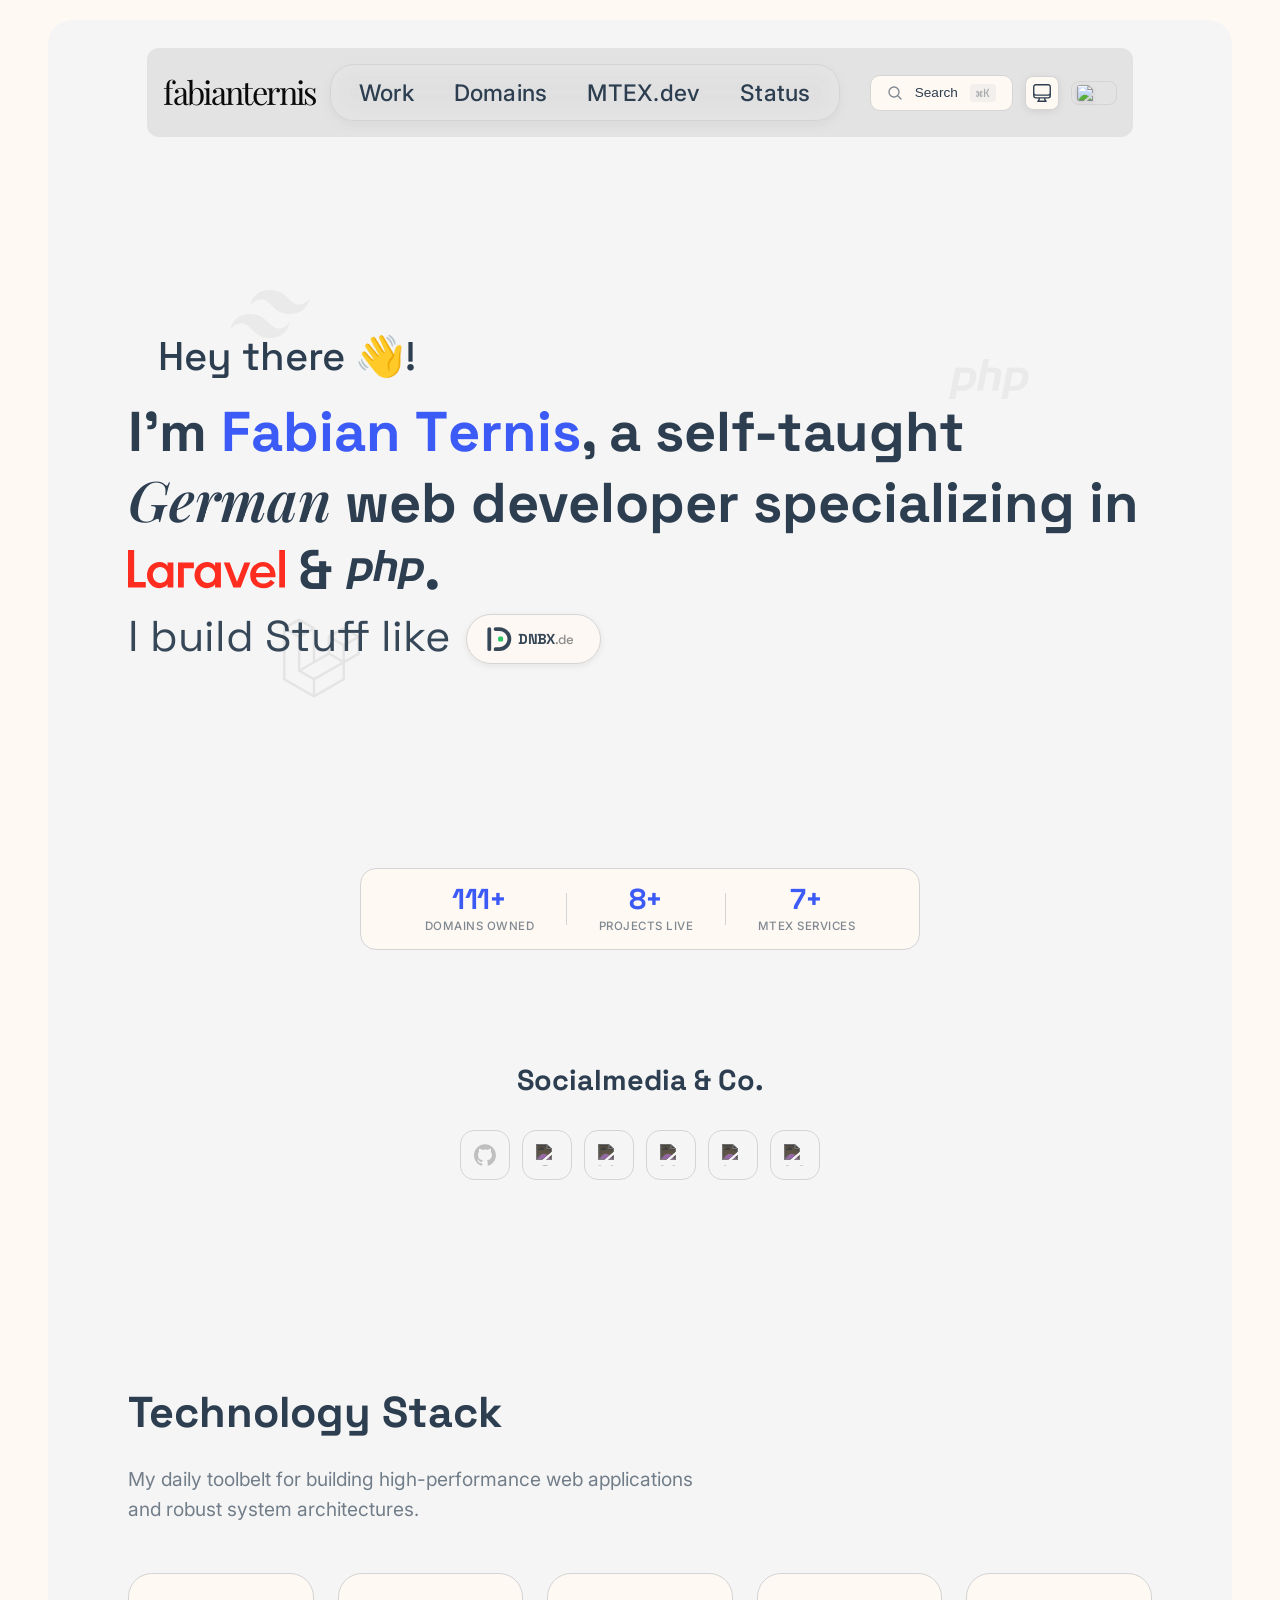
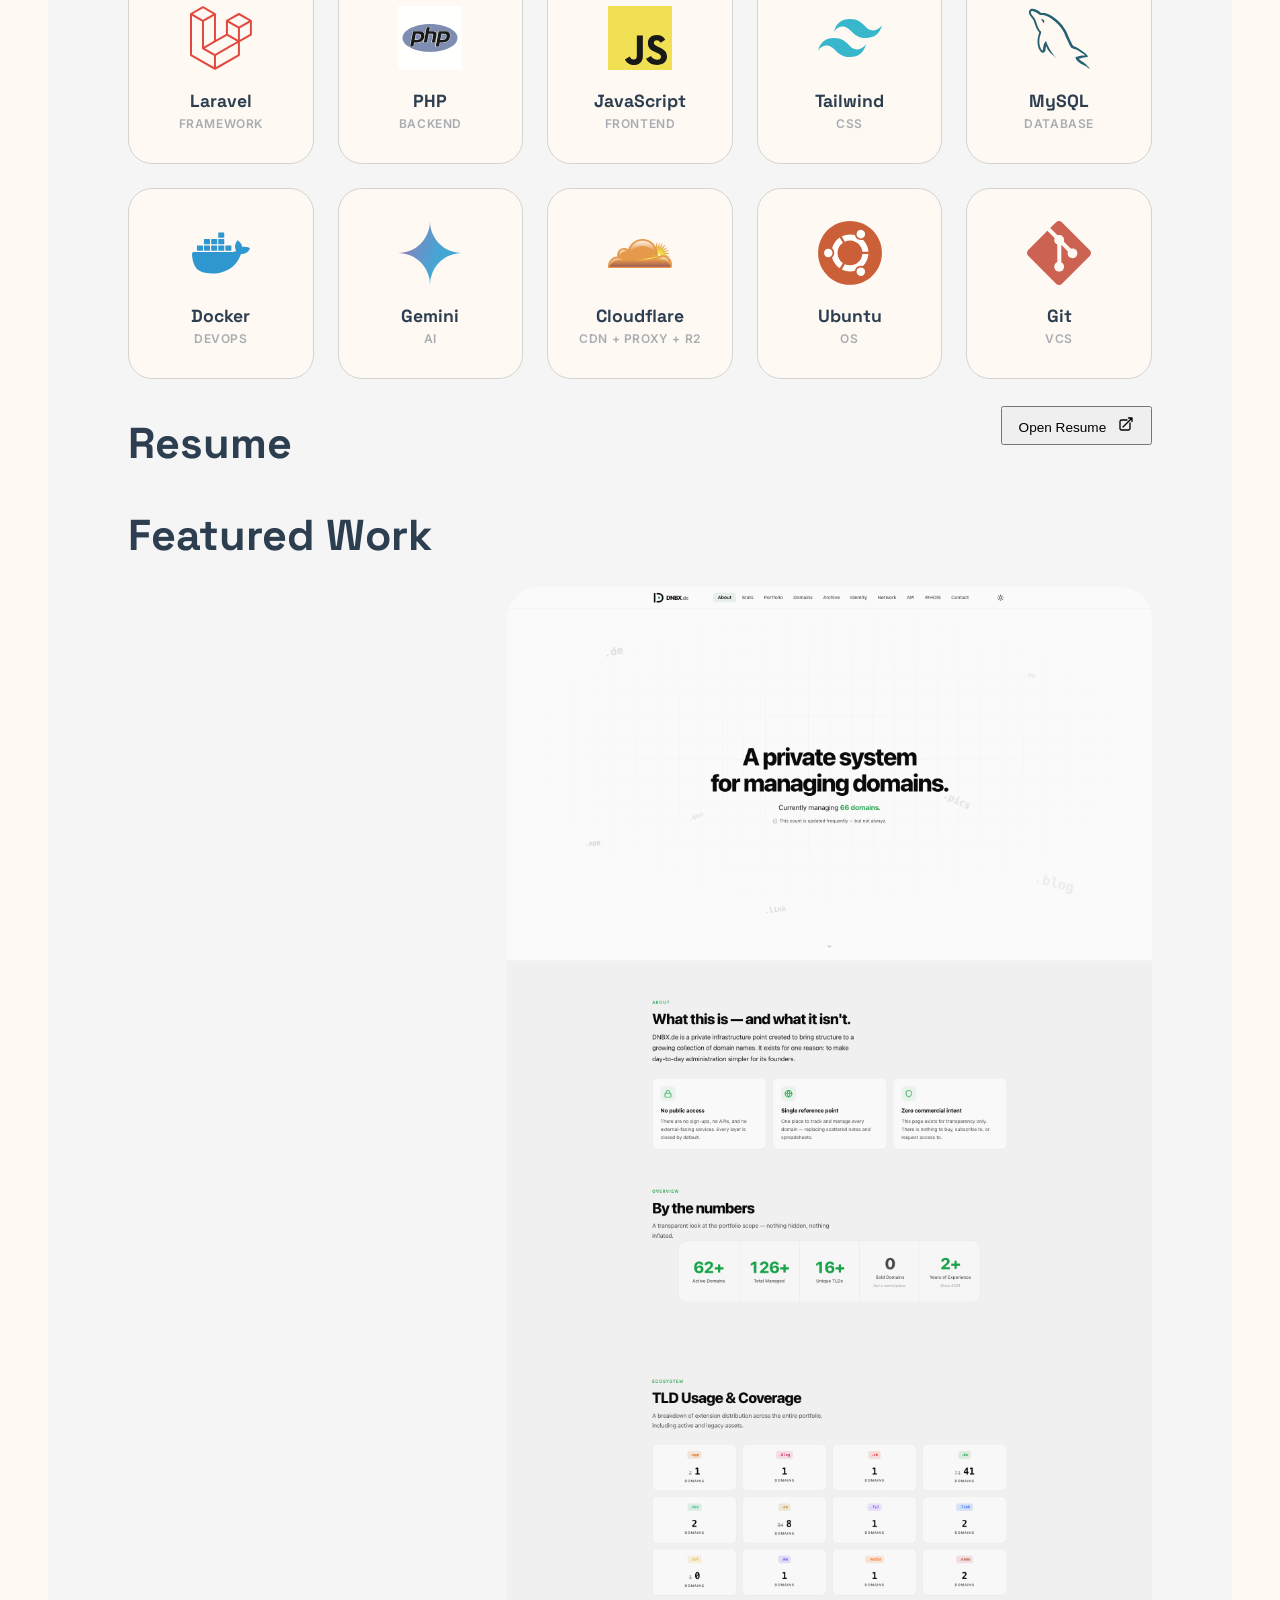
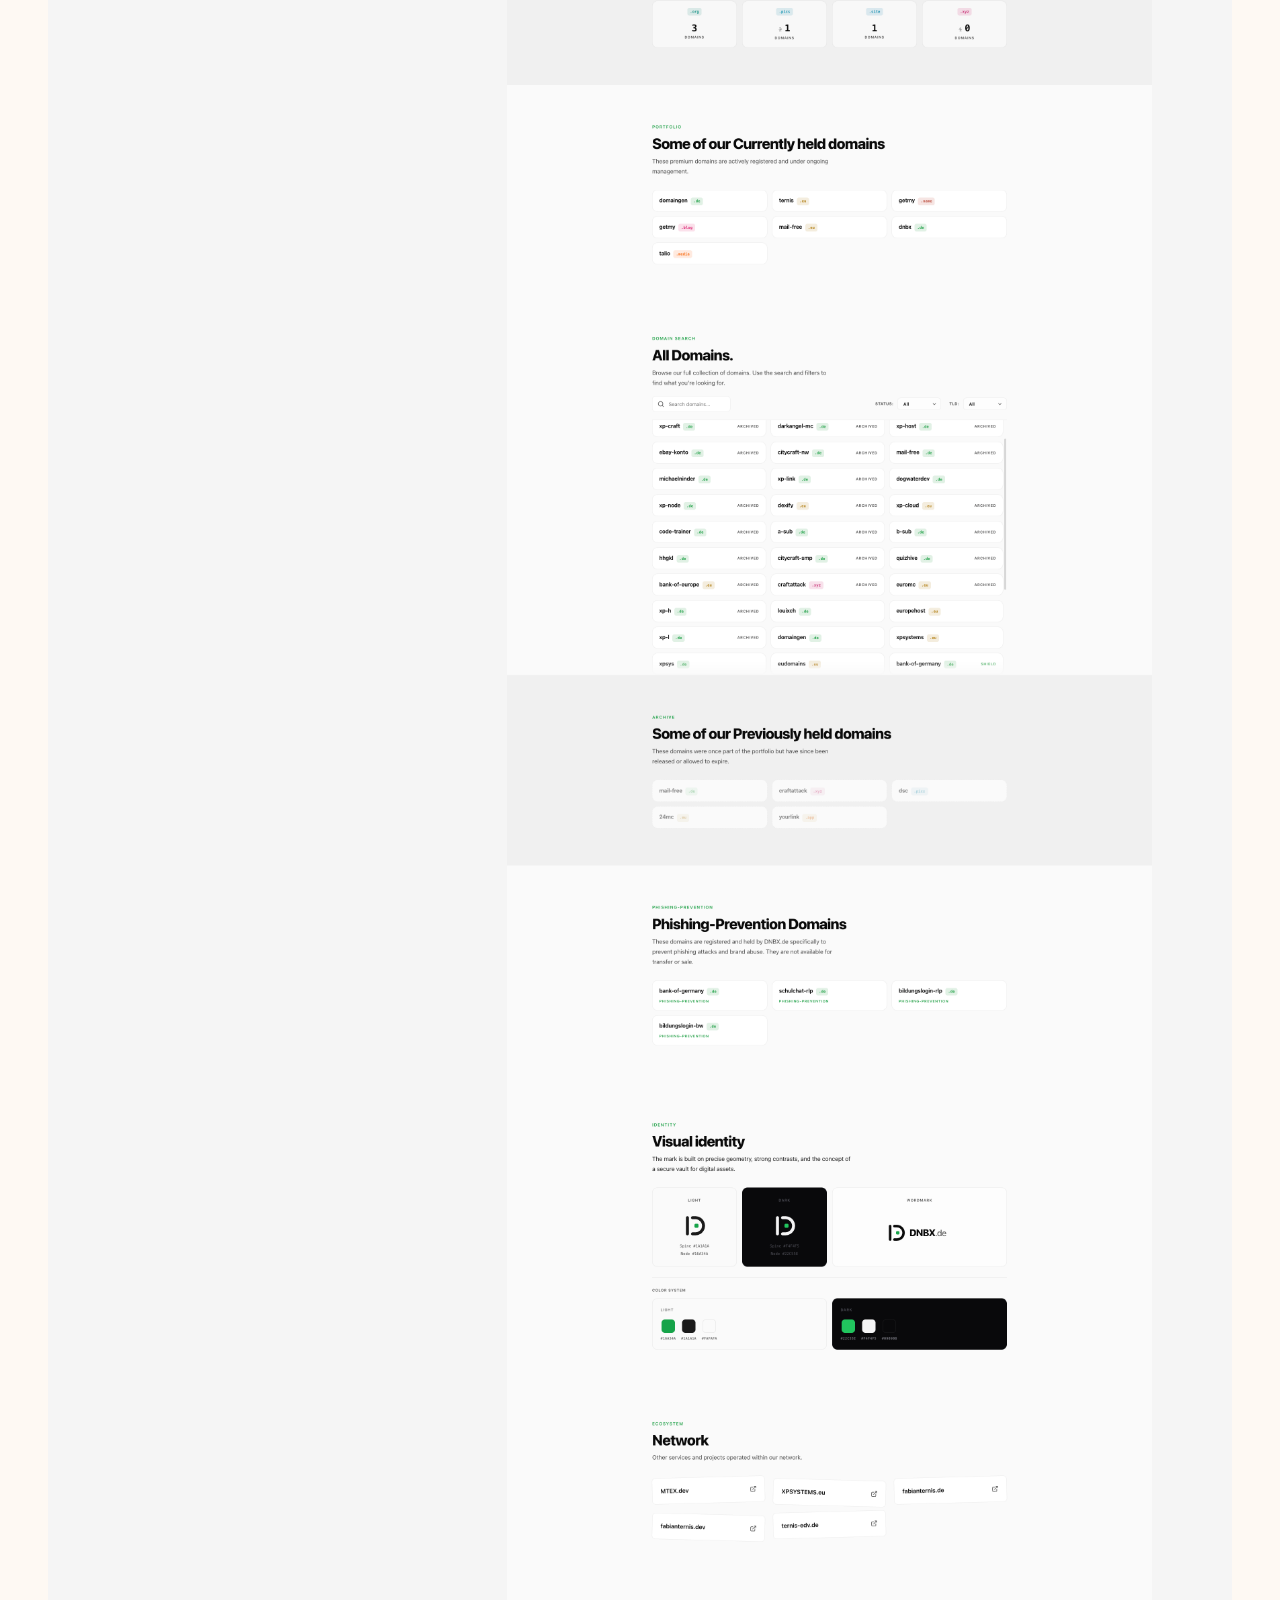
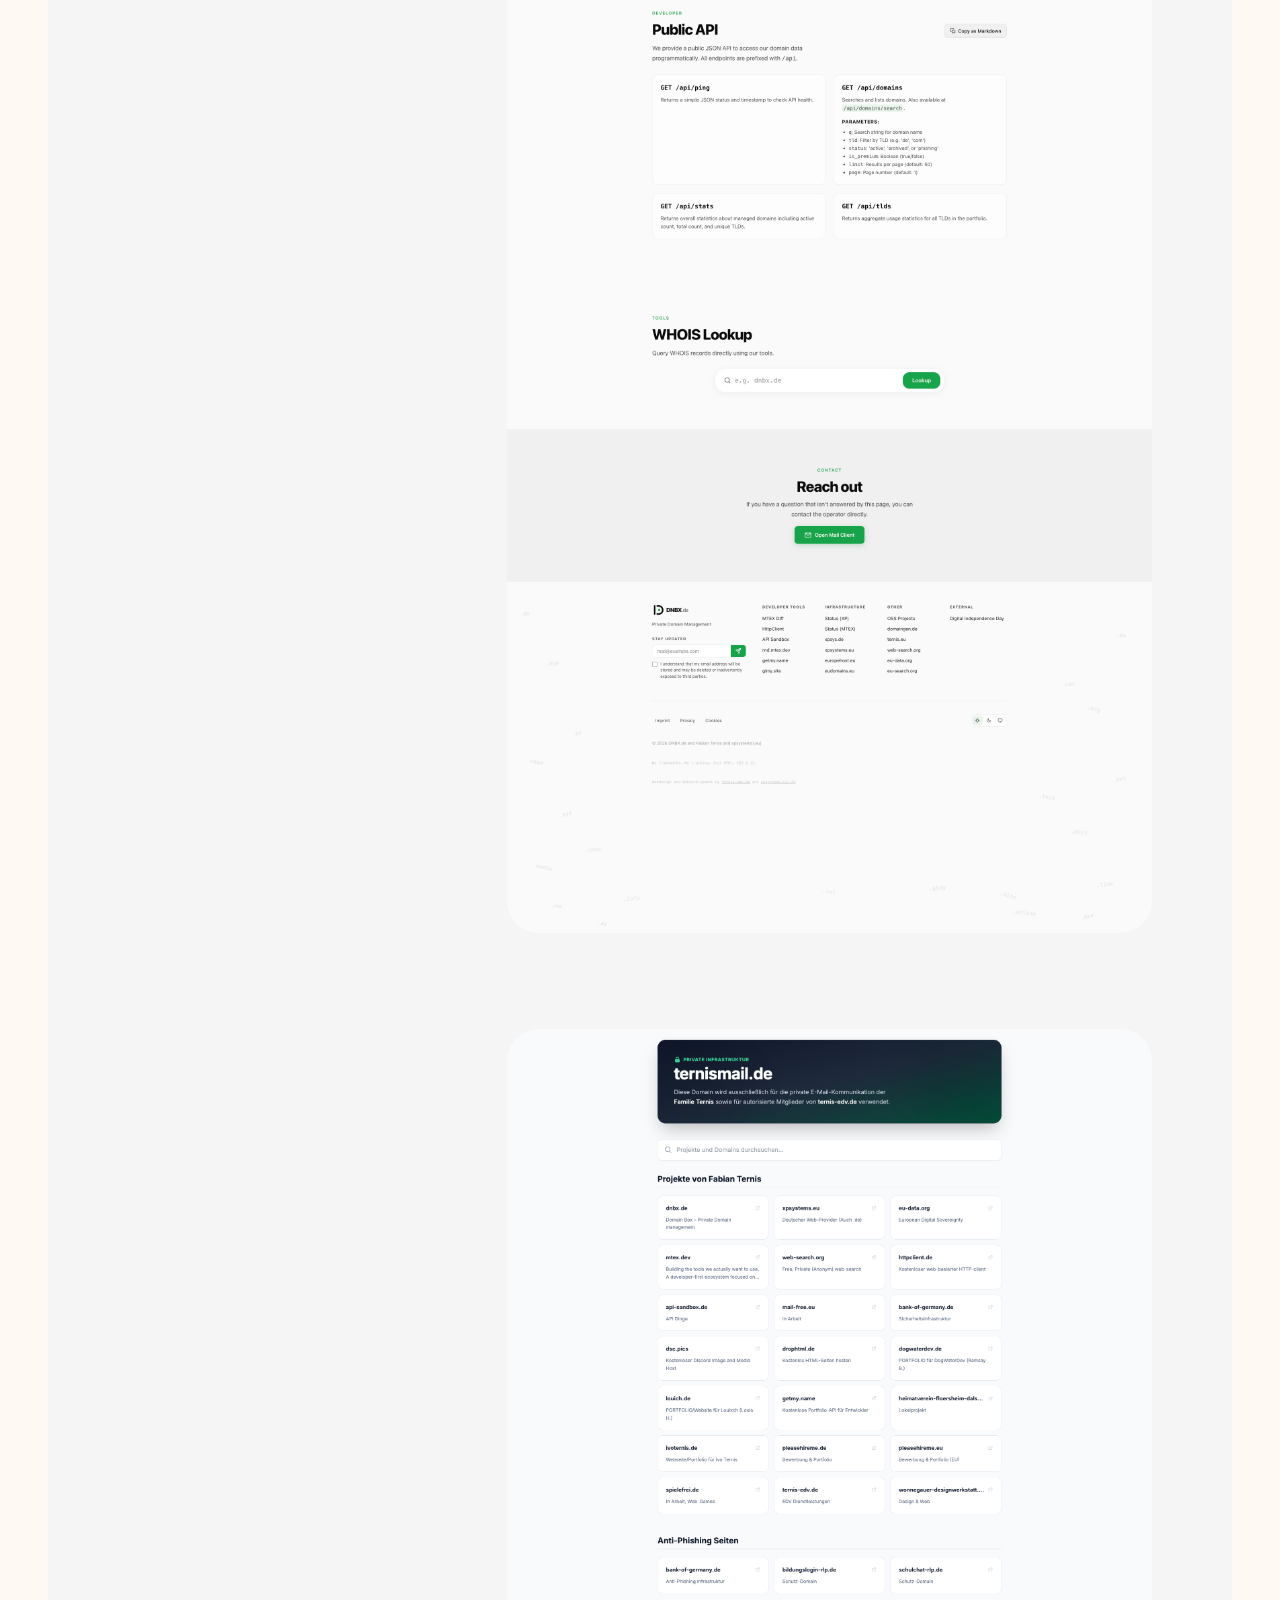
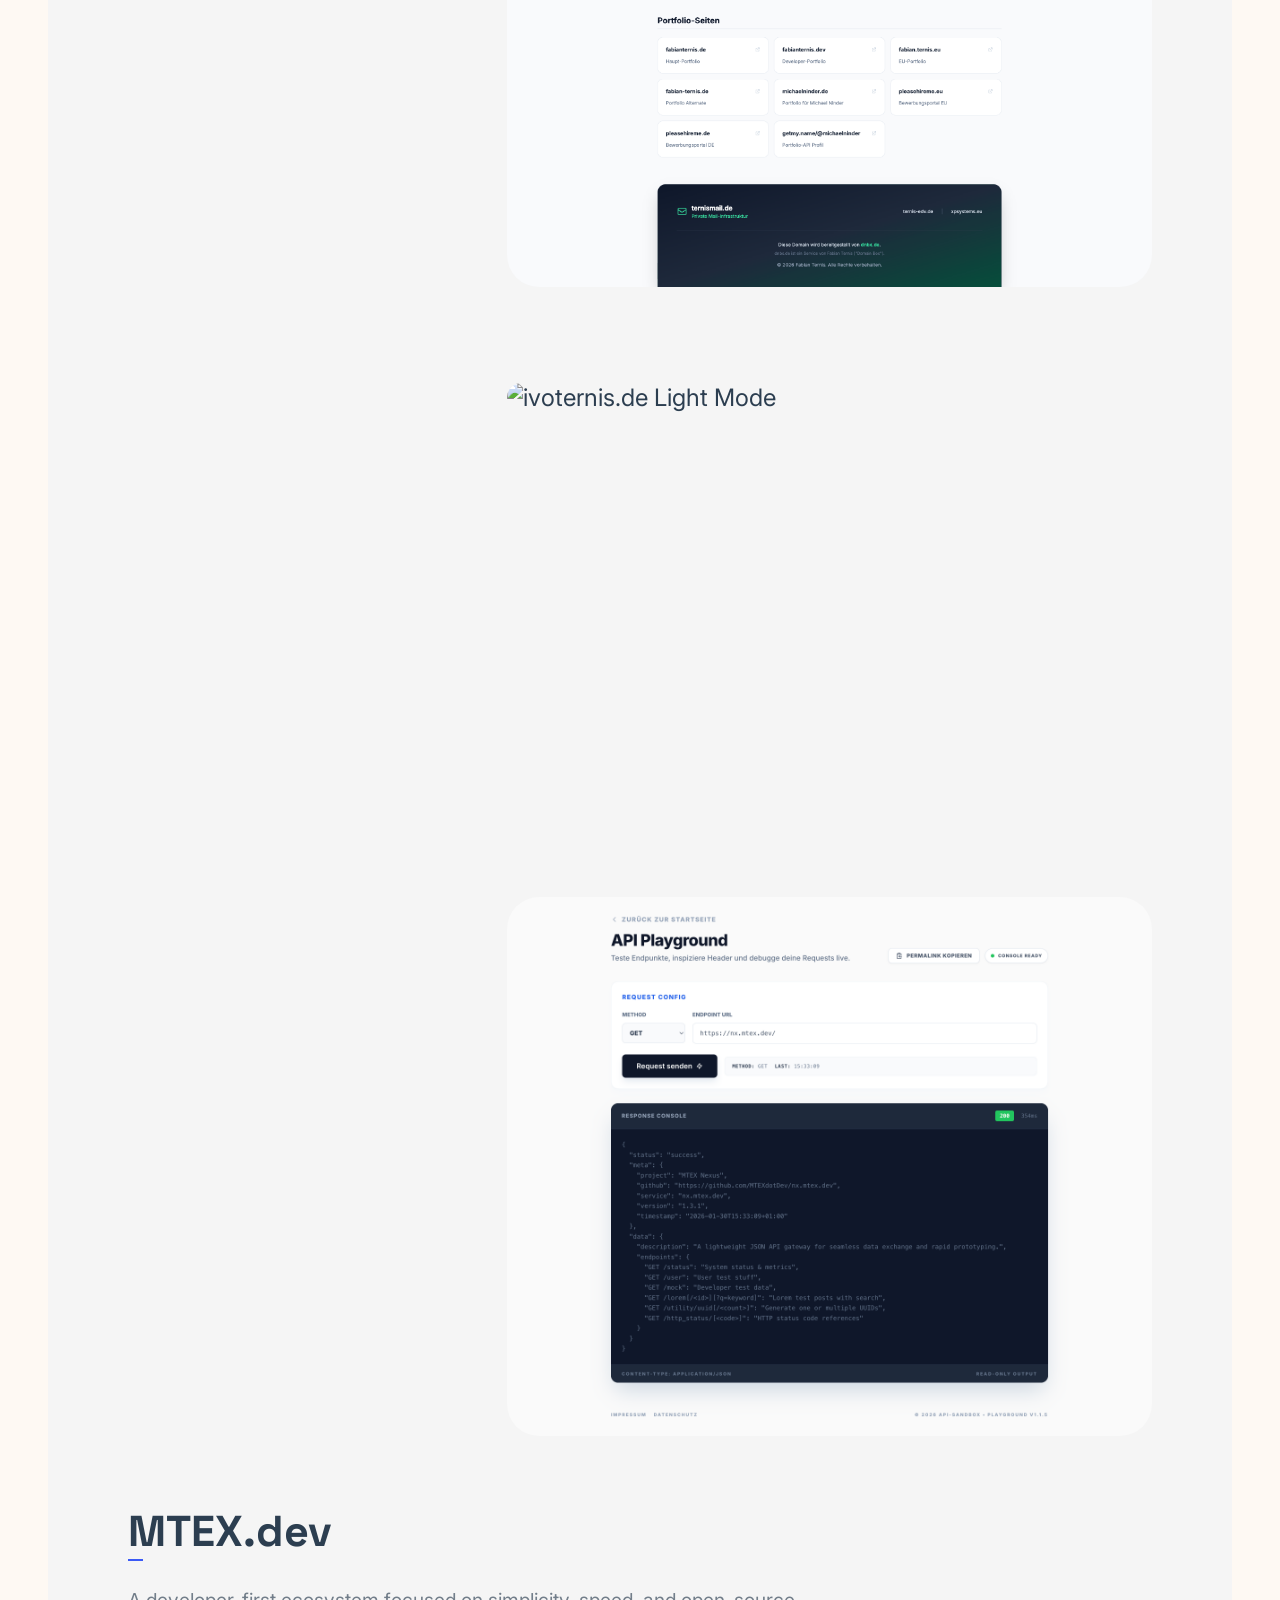
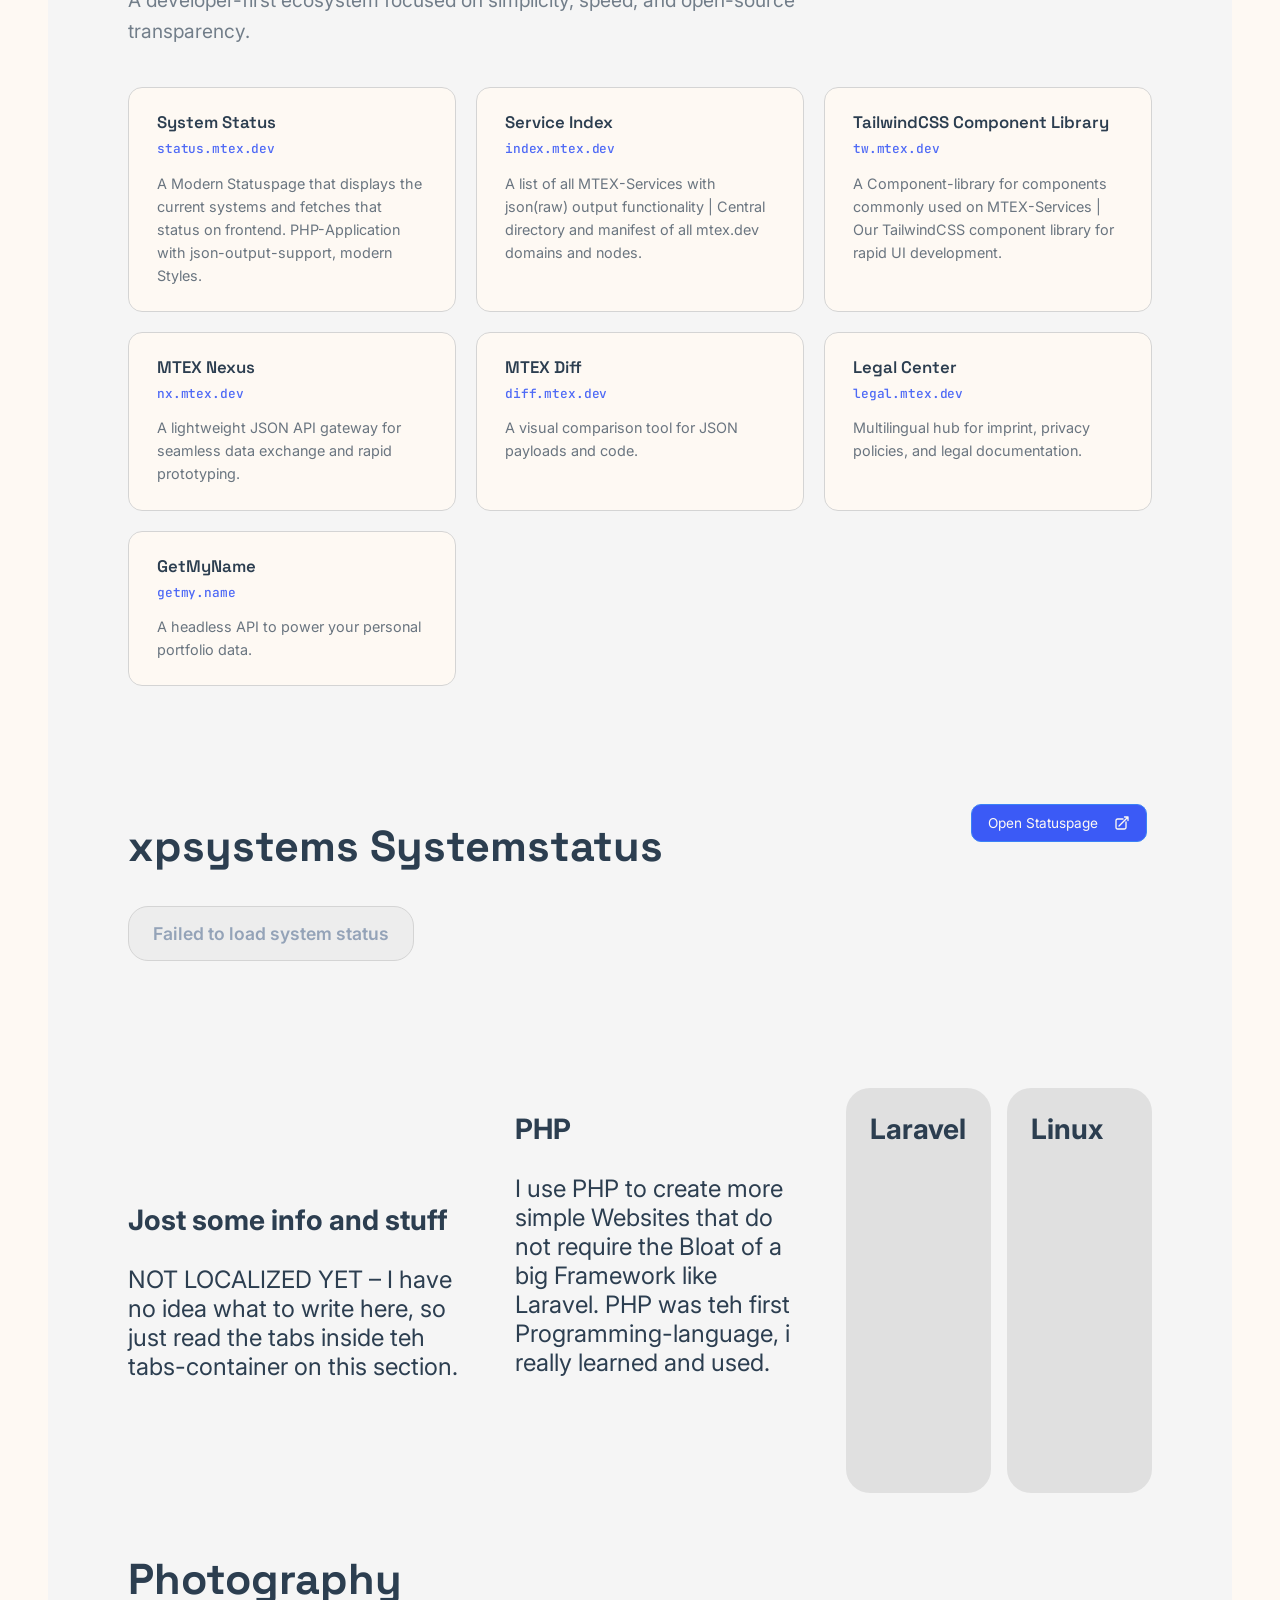
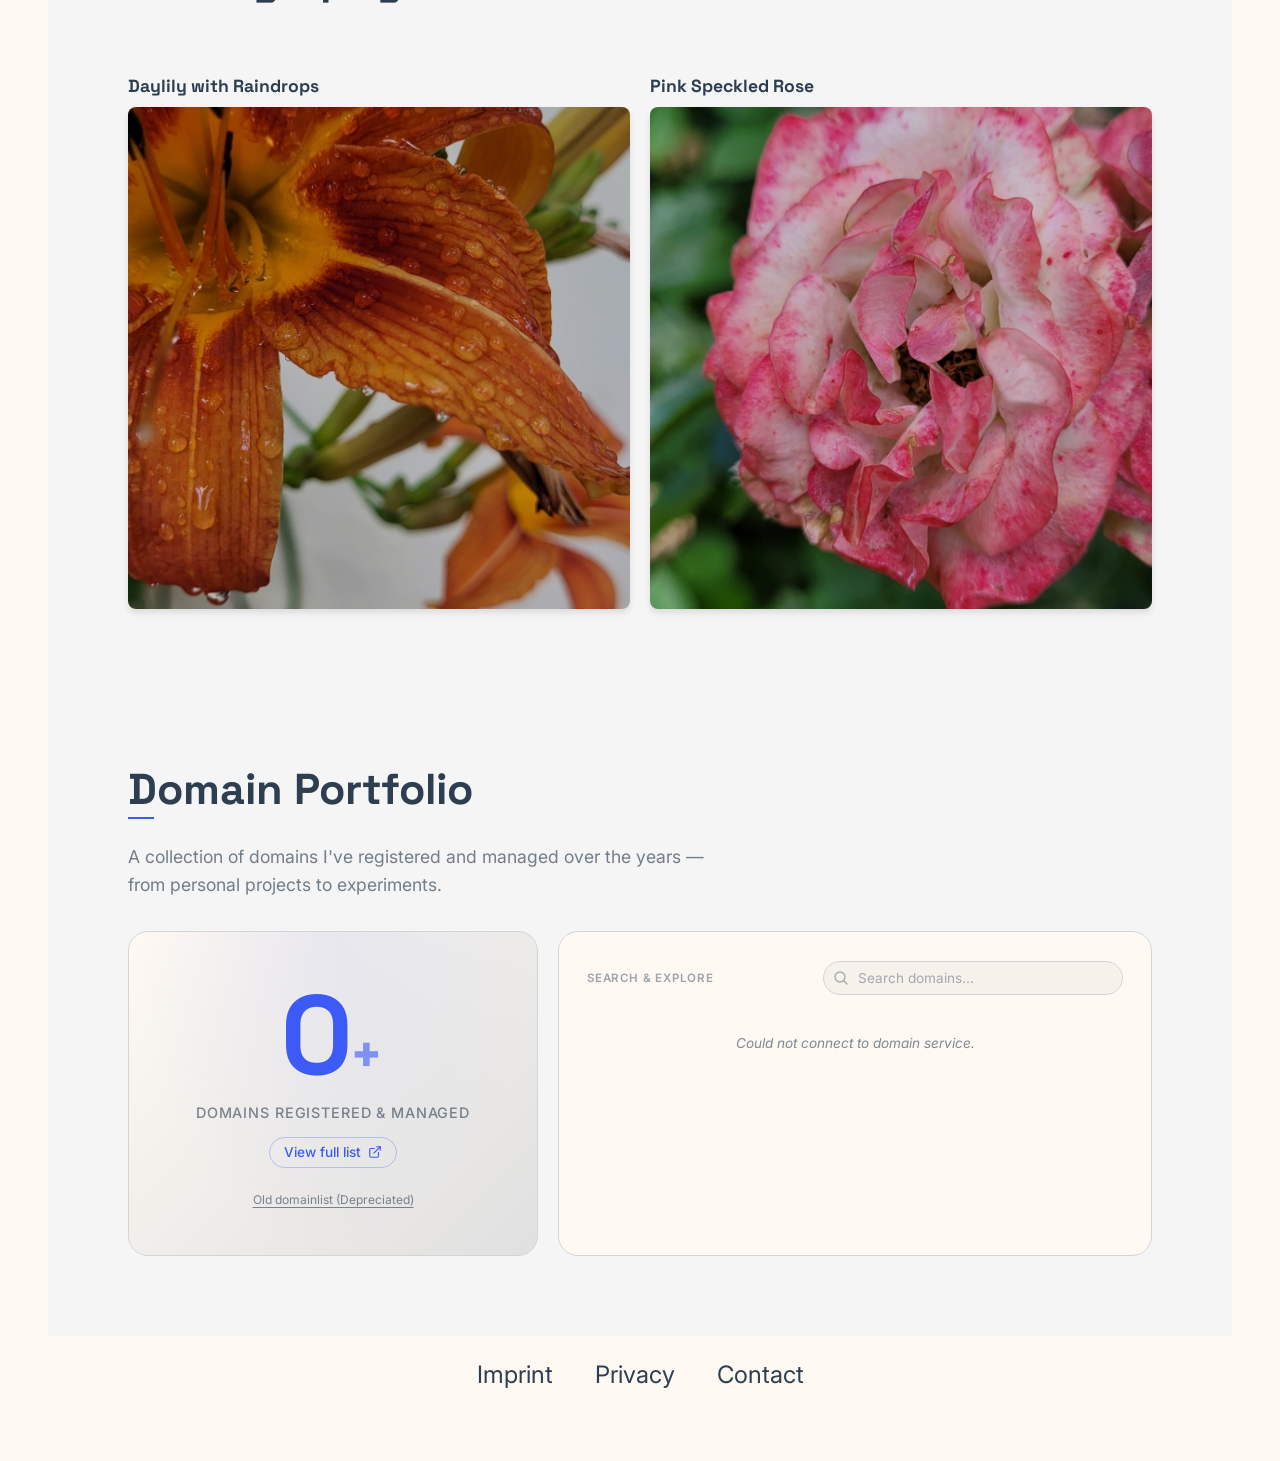
==== index.html @ 3b9a5a65 "Revise text in index.html("just-some-info"-section) for clarity Updated content in the info section " ====
<!DOCTYPE html>
<html lang="de">
  <head>
    <meta charset="UTF-8" />
    <meta name="viewport" content="width=device-width, initial-scale=1.0" />
    <title>Fabian Ternis</title>
    <link rel="stylesheet" href="assets/css/styles.css" />
    <link href="https://fonts.googleapis.com/css2?family=Open+Sans:wght@400;600&family=Montserrat:wght@500;700&display=swap" rel="stylesheet"/> 

    <script>
      const theme = localStorage.getItem("theme-preference") || (window.matchMedia("(prefers-color-scheme: dark)").matches ? "dark" : "light"); document.documentElement.setAttribute("data-theme", theme);
    </script>
    <script src="https://cdn.jsdelivr.net/npm/marked/marked.min.js"></script>
  </head>
  <style>
    .HIDDEN {
      display: none;
      visibility: hidden;
    }
  </style>
  <body class="scrolled">
    <div class="top-bg"></div>
    <nav>
      <!--a class="logo prevent-select" href="/#">fabianternis</a-->
      <a class="logo prevent-select" href="#">fabianternis</a>
      <ul class="nav-links-container">
        <!--li class="nav-link"><a href="#resume">Resume</a></li-->
        <li class="nav-link"><a href="#my-work">Work</a></li>
        <li class="nav-link"><a href="#domains">Domains</a></li>
        <li class="nav-link"><a href="#mtexdotdev">MTEX.dev</a></li>
        <li class="nav-link"><a href="#status">Status</a></li>
      </ul>
      <ul class="nav-links prevent-select">
        <button class="nav-search-btn search-trigger">
            <svg class="nav-search-icon" xmlns="http://www.w3.org/2000/svg" fill="none" viewBox="0 0 24 24" stroke-width="2" stroke="currentColor">
                <path stroke-linecap="round" stroke-linejoin="round" d="m21 21-5.197-5.197m0 0A7.5 7.5 0 1 0 5.196 5.196a7.5 7.5 0 0 0 10.607 10.607Z" />
            </svg>
            <span>Search</span>
            <span class="nav-search-kbd">⌘K</span>
        </button>
        <div id="themeToggle">
            <svg xmlns="http://www.w3.org/2000/svg" fill="none" viewBox="0 0 24 24" stroke-width="1.5" stroke="currentColor" class="dark-icon">
                <path stroke-linecap="round" stroke-linejoin="round" d="M21.752 15.002A9.72 9.72 0 0 1 18 15.75c-5.385 0-9.75-4.365-9.75-9.75 0-1.33.266-2.597.748-3.752A9.753 9.753 0 0 0 3 11.25C3 16.635 7.365 21 12.75 21a9.753 9.753 0 0 0 9.002-5.998Z" />
            </svg>
            <!--svg xmlns="http://www.w3.org/2000/svg" fill="none" viewBox="0 0 24 24" stroke-width="1.5" stroke="currentColor" class="light-icon">
                <path stroke-linecap="round" stroke-linejoin="round" d="M12 3v2.25m6.364.386-1.591 1.591M21 12h-2.25m-.386 6.364-1.591-1.591M12 18.75V21m-4.773-4.227-1.591 1.591M5.25 12H3m4.227-4.773L5.636 5.636M15.75 12a3.75 3.75 0 1 1-7.5 0 3.75 3.75 0 0 1 7.5 0Z" />
            </svg-->
            <svg xmlns="http://www.w3.org/2000/svg" fill="none" viewBox="0 0 24 24" stroke-width="1.5" stroke="currentColor" class="light-icon">
                <path stroke-linecap="round" stroke-linejoin="round" d="M12 18v-5.25m0 0a6.01 6.01 0 0 0 1.5-.189m-1.5.189a6.01 6.01 0 0 1-1.5-.189m3.75 7.478a12.06 12.06 0 0 1-4.5 0m3.75 2.383a14.406 14.406 0 0 1-3 0M14.25 18v-.192c0-.983.658-1.823 1.508-2.316a7.5 7.5 0 1 0-7.517 0c.85.493 1.509 1.333 1.509 2.316V18" />
            </svg>
            <svg xmlns="http://www.w3.org/2000/svg" fill="none" viewBox="0 0 24 24" stroke-width="1.5" stroke="currentColor" class="auto-icon">
                <path stroke-linecap="round" stroke-linejoin="round" d="M9 17.25v1.007a3 3 0 0 1-.879 2.122L7.5 21h9l-.621-.621A3 3 0 0 1 15 18.257V17.25m6-12V15a2.25 2.25 0 0 1-2.25 2.25H5.25A2.25 2.25 0 0 1 3 15V5.25m18 0A2.25 2.25 0 0 0 18.75 3H5.25A2.25 2.25 0 0 0 3 5.25m18 0V12a2.25 2.25 0 0 1-2.25 2.25H5.25A2.25 2.25 0 0 1 3 12V5.25" />
            </svg>
        </div>

        <button id="languageSwitch"><img src="assets/img/flags/de.png" class="flag"></button>
      </ul>
    </nav>
    <main>
      <div class="content-wrapper">
        <div class="hero-container">
          <div class="hero-spreaded-icons">
            <div class="icon-spreaded-wrapper icon-tailwind"><div class="icon-spreaded"></div></div>
            <div class="icon-spreaded-wrapper icon-laravel"><div class="icon-spreaded"></div></div>
            <div class="icon-spreaded-wrapper icon-php"><div class="icon-spreaded"></div></div>
          </div>
          <div class="introduction" data-language="en">
            <h2>Hey there <span class="animated-hand">👋</span><span class="animated-exclamation_mark">!</span></h2>
            <h3 class="hero-title">
              I'm
              <span class="name"
                ><span aria-label="F">F</span><span aria-label="a">a</span><span aria-label="b">b</span><span aria-label="i">i</span><span aria-label="a">a</span><span aria-label="n">n</span>
                <span aria-label="T">T</span><span aria-label="e">e</span><span aria-label="r">r</span><span aria-label="n">n</span><span aria-label="i">i</span><span aria-label="s">s</span></span
              >, a self-taught <span class="location">German</span> web developer
              <span class="specialization">specializing in <svg class="header-logo" data-hover-image="assets/img/other/hero_hover_laravel_16x9.webp" xmlns="http://www.w3.org/2000/svg" viewBox="0 0 113.02 28.1942764712217"><title>Laravel</title><path fill="#ff2d20" d="M4.44 0v23.05h8.34v3.97H0V0h4.44zm24 11.46V9.03h4.22v18h-4.2v-2.44c-.58.9-1.38 1.6-2.42 2.1-1.04.53-2.1.78-3.15.78-1.37 0-2.62-.25-3.75-.75a8.76 8.76 0 0 1-2.92-2.06 9.6 9.6 0 0 1-1.9-3 9.72 9.72 0 0 1-.67-3.64c0-1.26.23-2.47.68-3.6a9.56 9.56 0 0 1 1.9-3.04 8.77 8.77 0 0 1 2.9-2.08c1.14-.5 2.4-.75 3.75-.75 1.05 0 2.1.26 3.14.77 1.04.52 1.84 1.22 2.4 2.12zm-.38 8.77a6.3 6.3 0 0 0 .4-2.2c0-.78-.14-1.5-.4-2.2A5.58 5.58 0 0 0 26.98 14a5.23 5.23 0 0 0-1.68-1.22 5.16 5.16 0 0 0-2.18-.47c-.8 0-1.52.17-2.16.48A5.3 5.3 0 0 0 19.3 14a5.3 5.3 0 0 0-1.06 1.83 6.56 6.56 0 0 0-.37 2.2c0 .77.12 1.5.37 2.2.24.7.6 1.3 1.06 1.8a5.28 5.28 0 0 0 1.66 1.25c.64.3 1.36.46 2.16.46s1.53-.15 2.18-.46a5.22 5.22 0 0 0 1.68-1.24 5.58 5.58 0 0 0 1.08-1.8zm7.92 6.8v-18H47.4v4.14h-7.22v13.85h-4.2zm26.67-15.57V9.03h4.2v18h-4.2v-2.44c-.56.9-1.37 1.6-2.4 2.1-1.05.53-2.1.78-3.16.78-1.37 0-2.62-.25-3.75-.75a8.76 8.76 0 0 1-2.92-2.06 9.6 9.6 0 0 1-1.9-3 9.72 9.72 0 0 1-.66-3.64c0-1.26.22-2.47.67-3.6a9.56 9.56 0 0 1 1.9-3.04 8.77 8.77 0 0 1 2.9-2.08c1.14-.5 2.4-.75 3.75-.75 1.05 0 2.1.26 3.14.77 1.04.52 1.85 1.22 2.4 2.12zm-.38 8.77a6.3 6.3 0 0 0 .38-2.2c0-.78-.13-1.5-.38-2.2A5.58 5.58 0 0 0 61.2 14a5.23 5.23 0 0 0-1.7-1.22c-.65-.3-1.38-.47-2.17-.47-.8 0-1.52.17-2.17.48A5.3 5.3 0 0 0 53.5 14a5.3 5.3 0 0 0-1.06 1.83 6.56 6.56 0 0 0-.36 2.2c0 .77.12 1.5.36 2.2.25.7.6 1.3 1.06 1.8a5.28 5.28 0 0 0 1.66 1.25c.65.3 1.37.46 2.17.46.8 0 1.52-.15 2.18-.46a5.22 5.22 0 0 0 1.7-1.24 5.58 5.58 0 0 0 1.07-1.8zm21.46-11.2H88l-6.9 18h-5.3l-6.9-18h4.25l5.3 13.78 5.28-13.77zm13.44-.46c5.73 0 9.64 5.08 8.9 11.02H92.1c0 1.54 1.58 4.54 5.3 4.54 3.2 0 5.35-2.8 5.35-2.8l2.84 2.2c-2.55 2.7-4.63 3.95-7.9 3.95-5.82 0-9.76-3.7-9.76-9.47 0-5.23 4.08-9.46 9.23-9.46zm-5.05 7.9h10.1c-.04-.35-.6-4.56-5.08-4.56-4.5 0-4.98 4.22-5.02 4.56zM108.82 27V0h4.2v27.02h-4.2z"/></svg> &amp; <svg class="header-logo" data-hover-image="assets/img/other/hero_hover_php_16x9.webp" viewBox="0 0 96.17000000000002 48.124" xmlns="http://www.w3.org/2000/svg"><title>PHP</title><path fill="var(--text-color, currentColor)" d="M7.579 10.123h14.204c4.169.035 7.19 1.237 9.063 3.604s2.491 5.6 1.855 9.699c-.247 1.873-.795 3.71-1.643 5.512a16.385 16.385 0 0 1-3.392 4.876c-1.767 1.837-3.657 3.003-5.671 3.498s-4.099.742-6.254.742h-6.36l-2.014 10.07H0zm6.201 6.042l-3.18 15.9c.212.035.424.053.636.053h.742c3.392.035 6.219-.3 8.48-1.007 2.261-.742 3.781-3.321 4.558-7.738.636-3.71 0-5.848-1.908-6.413-1.873-.565-4.222-.83-7.049-.795-.424.035-.83.053-1.219.053h-1.113zM41.093 0h7.314L46.34 10.123h6.572c3.604.071 6.289.813 8.056 2.226 1.802 1.413 2.332 4.099 1.59 8.056l-3.551 17.649h-7.42L54.979 21.2c.353-1.767.247-3.021-.318-3.763s-1.784-1.113-3.657-1.113l-5.883-.053-4.346 21.783h-7.314zM70.412 10.123h14.204c4.169.035 7.19 1.237 9.063 3.604s2.491 5.6 1.855 9.699c-.247 1.873-.795 3.71-1.643 5.512a16.385 16.385 0 0 1-3.392 4.876c-1.767 1.837-3.657 3.003-5.671 3.498s-4.099.742-6.254.742h-6.36L70.2 48.124h-7.367zm6.201 6.042l-3.18 15.9c.212.035.424.053.636.053h.742c3.392.035 6.219-.3 8.48-1.007 2.261-.742 3.781-3.321 4.558-7.738.636-3.71 0-5.848-1.908-6.413-1.873-.565-4.222-.83-7.049-.795-.424.035-.83.053-1.219.053H76.56z"/></svg>.</span>
              <br><span class="smaller-intro"><span class="buildings">I build Stuff like <a href="https://dnbx.de?ref=fabianternis.de_hero_build_item" target="_blank" class="build-item" data-hover-image="assets/img/other/hero_hover_build_dnbx.de.png" data-hover-title="Domain Box" data-hover-subtitle="A private system for managing domains.">
                <svg xmlns="http://www.w3.org/2000/svg" viewBox="0 0 160 48" class="build-dnbx" aria-hidden="true">
                  <g transform="translate(0,0)">
                    <line x1="10" y1="8" x2="10" y2="40" class="dnbx-spine"></line>
                    <path d="M20 8 L26 8 C34.836 8 42 15.163 42 24 C42 32.836 34.836 40 26 40 L20 40" class="dnbx-curve"></path>
                    <rect x="24" y="20" width="8" height="8" rx="2.5" class="dnbx-node"></rect>
                  </g>
                  <text x="56" y="32" class="dnbx-text">DNBX<tspan class="dnbx-tld">.de</tspan></text>
                </svg>
              </a></span></span>
            </h3>
          </div>
          <div class="introduction" data-language="de">
            <h2>Hallo <span class="animated-hand">👋</span><span class="animated-exclamation_mark">!</span></h2>
            <h3 class="hero-title">
              Ich bin
              <span class="name"
                ><span aria-label="F">F</span><span aria-label="a">a</span><span aria-label="b">b</span><span aria-label="i">i</span><span aria-label="a">a</span><span aria-label="n">n</span>
                <span aria-label="T">T</span><span aria-label="e">e</span><span aria-label="r">r</span><span aria-label="n">n</span><span aria-label="i">i</span><span aria-label="s">s</span></span
              >.<br />Ein selbsterlernter Webentwickler aus <span class="location">Rheinland-Pfalz</span>, der sich auf
              <span class="specialization"><svg class="header-logo" data-hover-image="assets/img/other/hero_hover_laravel_16x9.webp" xmlns="http://www.w3.org/2000/svg" viewBox="0 0 113.02 28.1942764712217"><title>Laravel</title><path fill="#ff2d20" d="M4.44 0v23.05h8.34v3.97H0V0h4.44zm24 11.46V9.03h4.22v18h-4.2v-2.44c-.58.9-1.38 1.6-2.42 2.1-1.04.53-2.1.78-3.15.78-1.37 0-2.62-.25-3.75-.75a8.76 8.76 0 0 1-2.92-2.06 9.6 9.6 0 0 1-1.9-3 9.72 9.72 0 0 1-.67-3.64c0-1.26.23-2.47.68-3.6a9.56 9.56 0 0 1 1.9-3.04 8.77 8.77 0 0 1 2.9-2.08c1.14-.5 2.4-.75 3.75-.75 1.05 0 2.1.26 3.14.77 1.04.52 1.84 1.22 2.4 2.12zm-.38 8.77a6.3 6.3 0 0 0 .4-2.2c0-.78-.14-1.5-.4-2.2A5.58 5.58 0 0 0 26.98 14a5.23 5.23 0 0 0-1.68-1.22 5.16 5.16 0 0 0-2.18-.47c-.8 0-1.52.17-2.16.48A5.3 5.3 0 0 0 19.3 14a5.3 5.3 0 0 0-1.06 1.83 6.56 6.56 0 0 0-.37 2.2c0 .77.12 1.5.37 2.2.24.7.6 1.3 1.06 1.8a5.28 5.28 0 0 0 1.66 1.25c.64.3 1.36.46 2.16.46s1.53-.15 2.18-.46a5.22 5.22 0 0 0 1.68-1.24 5.58 5.58 0 0 0 1.08-1.8zm7.92 6.8v-18H47.4v4.14h-7.22v13.85h-4.2zm26.67-15.57V9.03h4.2v18h-4.2v-2.44c-.56.9-1.37 1.6-2.4 2.1-1.05.53-2.1.78-3.16.78-1.37 0-2.62-.25-3.75-.75a8.76 8.76 0 0 1-2.92-2.06 9.6 9.6 0 0 1-1.9-3 9.72 9.72 0 0 1-.66-3.64c0-1.26.22-2.47.67-3.6a9.56 9.56 0 0 1 1.9-3.04 8.77 8.77 0 0 1 2.9-2.08c1.14-.5 2.4-.75 3.75-.75 1.05 0 2.1.26 3.14.77 1.04.52 1.85 1.22 2.4 2.12zm-.38 8.77a6.3 6.3 0 0 0 .38-2.2c0-.78-.13-1.5-.38-2.2A5.58 5.58 0 0 0 61.2 14a5.23 5.23 0 0 0-1.7-1.22c-.65-.3-1.38-.47-2.17-.47-.8 0-1.52.17-2.17.48A5.3 5.3 0 0 0 53.5 14a5.3 5.3 0 0 0-1.06 1.83 6.56 6.56 0 0 0-.36 2.2c0 .77.12 1.5.36 2.2.25.7.6 1.3 1.06 1.8a5.28 5.28 0 0 0 1.66 1.25c.65.3 1.37.46 2.17.46.8 0 1.52-.15 2.18-.46a5.22 5.22 0 0 0 1.7-1.24 5.58 5.58 0 0 0 1.07-1.8zm21.46-11.2H88l-6.9 18h-5.3l-6.9-18h4.25l5.3 13.78 5.28-13.77zm13.44-.46c5.73 0 9.64 5.08 8.9 11.02H92.1c0 1.54 1.58 4.54 5.3 4.54 3.2 0 5.35-2.8 5.35-2.8l2.84 2.2c-2.55 2.7-4.63 3.95-7.9 3.95-5.82 0-9.76-3.7-9.76-9.47 0-5.23 4.08-9.46 9.23-9.46zm-5.05 7.9h10.1c-.04-.35-.6-4.56-5.08-4.56-4.5 0-4.98 4.22-5.02 4.56zM108.82 27V0h4.2v27.02h-4.2z"/></svg> &amp; <svg class="header-logo" data-hover-image="assets/img/other/hero_hover_php_16x9.webp" viewBox="0 0 96.17000000000002 48.124" xmlns="http://www.w3.org/2000/svg"><title>PHP</title><path fill="var(--text-color, currentColor)" d="M7.579 10.123h14.204c4.169.035 7.19 1.237 9.063 3.604s2.491 5.6 1.855 9.699c-.247 1.873-.795 3.71-1.643 5.512a16.385 16.385 0 0 1-3.392 4.876c-1.767 1.837-3.657 3.003-5.671 3.498s-4.099.742-6.254.742h-6.36l-2.014 10.07H0zm6.201 6.042l-3.18 15.9c.212.035.424.053.636.053h.742c3.392.035 6.219-.3 8.48-1.007 2.261-.742 3.781-3.321 4.558-7.738.636-3.71 0-5.848-1.908-6.413-1.873-.565-4.222-.83-7.049-.795-.424.035-.83.053-1.219.053h-1.113zM41.093 0h7.314L46.34 10.123h6.572c3.604.071 6.289.813 8.056 2.226 1.802 1.413 2.332 4.099 1.59 8.056l-3.551 17.649h-7.42L54.979 21.2c.353-1.767.247-3.021-.318-3.763s-1.784-1.113-3.657-1.113l-5.883-.053-4.346 21.783h-7.314zM70.412 10.123h14.204c4.169.035 7.19 1.237 9.063 3.604s2.491 5.6 1.855 9.699c-.247 1.873-.795 3.71-1.643 5.512a16.385 16.385 0 0 1-3.392 4.876c-1.767 1.837-3.657 3.003-5.671 3.498s-4.099.742-6.254.742h-6.36L70.2 48.124h-7.367zm6.201 6.042l-3.18 15.9c.212.035.424.053.636.053h.742c3.392.035 6.219-.3 8.48-1.007 2.261-.742 3.781-3.321 4.558-7.738.636-3.71 0-5.848-1.908-6.413-1.873-.565-4.222-.83-7.049-.795-.424.035-.83.053-1.219.053H76.56z"/></svg> spezialisiert hat.</span>
              <br><span class="smaller-intro"><span class="buildings">Ich baue Dinge wie <a href="https://dnbx.de?ref=fabianternis.de_hero_build_item" target="_blank" class="build-item" data-hover-image="assets/img/other/hero_hover_build_dnbx.de.png" data-hover-title="Domain Box" data-hover-subtitle="Ein privates System zur Domainverwaltung.">
                <svg xmlns="http://www.w3.org/2000/svg" viewBox="0 0 160 48" class="build-dnbx" aria-hidden="true">
                  <g transform="translate(0,0)">
                    <line x1="10" y1="8" x2="10" y2="40" class="dnbx-spine"></line>
                    <path d="M20 8 L26 8 C34.836 8 42 15.163 42 24 C42 32.836 34.836 40 26 40 L20 40" class="dnbx-curve"></path>
                    <rect x="24" y="20" width="8" height="8" rx="2.5" class="dnbx-node"></rect>
                  </g>
                  <text x="56" y="32" class="dnbx-text">DNBX<tspan class="dnbx-tld">.de</tspan></text>
                </svg>
              </a></span></span>
            </h3>
          </div>
        </div>
        <div class="hero-stats">
          <div class="hero-stat">
            <span class="hero-stat-number" data-target="111" data-suffix="+">0+</span>
            <span class="hero-stat-label" data-language="en">Domains owned</span>
            <span class="hero-stat-label" data-language="de">Domains besessen</span>
          </div>
          <div class="hero-stat-divider"></div>
          <div class="hero-stat">
            <span class="hero-stat-number" data-target="8" data-suffix="+">0+</span>
            <span class="hero-stat-label" data-language="en">Projects live</span>
            <span class="hero-stat-label" data-language="de">Projekte live</span>
          </div>
          <div class="hero-stat-divider"></div>
          <div class="hero-stat">
            <span class="hero-stat-number" data-target="7" data-suffix="+">0+</span>
            <span class="hero-stat-label" data-language="en">MTEX services</span>
            <span class="hero-stat-label" data-language="de">MTEX Dienste</span>
          </div>
        </div>

        <div class="site-info HIDDEN">
          <div data-language="de">
            <h2>Wofür ist diese Seite?</h2>
            <p>Diese Seite ist für das <span class="cursor-animated text-animated">spielvolle</span> präsentieren meines Webentwicklungs-könnens.</p>
          </div>
          <div data-language="en">
            <h2>What is this site for?</h2>
            <p>This website is for presenting my Webdevelopment-skills in a <span class="cursor-animated text-animated">playful</span> way.</p>
          </div>
        </div>
        <div class="socials-container">
          <h2 class="prevent-select"><span class="marker-highlight">Socialmedia</span> & Co.</h2>
          <div class="social-links-container">
            <a href="https://github.com/fabianternis" target="_blank" class="social-icon-link"
              ><div class="tooltip">GitHub</div>
              <img src="assets/svg/socials/github.svg" alt="GitHub"
            /></a>
            <a href="https://codepen.io/Michaelninder" target="_blank" class="social-icon-link"
              ><div class="tooltip">CodePen</div>
              <img src="assets/svg/socials/codepen.svg" alt="CodePen"
            /></a>
            <a href="https://youtube.com/@michaelninder" target="_blank" class="social-icon-link"
              ><div class="tooltip">YouTube</div>
              <img src="assets/svg/socials/youtube.svg" alt="YouTube"
            /></a>
            <!--a href="https://tiktok.com/michaelninder" target="_blank" class="social-icon-link"
              ><div class="tooltip">TikTok</div>
              <img src="assets/svg/socials/tiktok.svg" alt="TikTok"
            /></a>
            <a href="https://twitch.tv/michaelninder" target="_blank" class="social-icon-link"
              ><div class="tooltip">Twitch</div>
              <img src="assets/svg/socials/twitch.svg" alt="Twitch"
            /></a-->
            <a href="https://x.com/micha_was_taken" target="_blank" class="social-icon-link"
              ><div class="tooltip">X / Twitter</div>
              <img src="assets/svg/socials/twitter.svg" alt="X / Twitter"
            /></a>
            <a href="https://instagram.com/ternisfabian" target="_blank" class="social-icon-link"
              ><div class="tooltip">Instagram</div>
              <img src="assets/svg/socials/instagram.svg" alt="Instagram"
            /></a>
            <a href="https://modrinth.com/user/michaelninder" target="_blank" class="social-icon-link"
              ><div class="tooltip">Modrinth</div>
              <img src="assets/svg/socials/modrinth.svg" alt="Modrinth"
            /></a>
          </div>
        </div>
        <div class="links-grid HIDDEN">
          <section class="link-category">
            <h2 class="section-title">Webseiten und Projekte</h2>
            <div class="link-group">
              <a href="https://fabianternis.dev" target="_blank">fabianternis.dev (EN)</a>
              <!--a href="https://fternis.de" target="_blank">fternis.de (EN)</a-->
              <!--a href="https://dsc.pics" target="_blank">dsc.pics (EN/DE/FR)</a-->
              <!--a href="https://heimatverein-floersheim-dalsheim.de" target="_blank">heimatverein-floersheim-dalsheim.de (DE)</a-->
              <a href="https://dnbx.de" target="_blank">dnbx.de (EN)</a>
            </div>
          </section>
        </div>
        <section id="technologies">
          <h1 class="section-title">
            <span data-language="en">Technology Stack</span>
            <span data-language="de">Technologien</span>
          </h1>
          <p class="tech-intro">
            <span data-language="en">My daily toolbelt for building high-performance web applications and robust system architectures.</span>
            <span data-language="de">Mein tägliches Werkzeug für die Entwicklung von Hochleistungs-Webanwendungen und robusten Systemarchitekturen.</span>
          </p>

          <div class="tech-grid">
            <!-- Laravel -->
            <div class="tech-card">
              <div class="tech-icon-wrapper">
                <img src="assets/svg/technologies/laravel-2.svg" alt="Laravel" class="tech-icon" loading="lazy">
              </div>
              <div class="tech-info">
                <h4 class="tech-name">Laravel</h4>
                <div class="tech-category">Framework</div>
              </div>
            </div>

            <!-- PHP -->
            <div class="tech-card">
              <div class="tech-icon-wrapper">
                <img src="assets/svg/technologies/php-6.svg" alt="PHP" class="tech-icon" loading="lazy">
              </div>
              <div class="tech-info">
                <h4 class="tech-name">PHP</h4>
                <div class="tech-category">Backend</div>
              </div>
            </div>

            <!-- JavaScript -->
            <div class="tech-card">
              <div class="tech-icon-wrapper">
                <img src="assets/svg/technologies/javascript-1.svg" alt="JavaScript" class="tech-icon" loading="lazy">
              </div>
              <div class="tech-info">
                <h4 class="tech-name">JavaScript</h4>
                <div class="tech-category">Frontend</div>
              </div>
            </div>

            <!-- Tailwind -->
            <div class="tech-card">
              <div class="tech-icon-wrapper">
                <img src="assets/svg/technologies/tailwind-css-2.svg" alt="Tailwind CSS" class="tech-icon" loading="lazy">
              </div>
              <div class="tech-info">
                <h4 class="tech-name">Tailwind</h4>
                <div class="tech-category">CSS</div>
              </div>
            </div>

            <!-- MySQL -->
            <div class="tech-card">
              <div class="tech-icon-wrapper">
                <img src="assets/svg/technologies/mysql-logo-pure.svg" alt="MySQL" class="tech-icon" loading="lazy">
              </div>
              <div class="tech-info">
                <h4 class="tech-name">MySQL</h4>
                <div class="tech-category">Database</div>
              </div>
            </div>

            <!-- Docker -->
            <div class="tech-card">
              <div class="tech-icon-wrapper">
                <img src="assets/svg/technologies/docker-4.svg" alt="Docker" class="tech-icon" loading="lazy">
              </div>
              <div class="tech-info">
                <h4 class="tech-name">Docker</h4>
                <div class="tech-category">DevOps</div>
              </div>
            </div>

            <!-- Gemini AI -->
            <div class="tech-card">
              <div class="tech-icon-wrapper">
                <img src="assets/svg/technologies/gemini-icon-logo.svg" alt="Gemini AI" class="tech-icon" loading="lazy">
              </div>
              <div class="tech-info">
                <h4 class="tech-name">Gemini</h4>
                <div class="tech-category">AI</div>
              </div>
            </div>

            <!-- Cloudflare -->
            <div class="tech-card">
              <div class="tech-icon-wrapper">
                <img src="assets/svg/technologies/cloudflare.svg" alt="Cloudflare" class="tech-icon" loading="lazy">
              </div>
              <div class="tech-info">
                <h4 class="tech-name">Cloudflare</h4>
                <div class="tech-category">CDN + Proxy + R2</div>
              </div>
            </div>
            
            <!-- Ubuntu -->
            <div class="tech-card">
              <div class="tech-icon-wrapper">
                <img src="assets/svg/technologies/ubuntu-4.svg" alt="Ubuntu" class="tech-icon" loading="lazy">
              </div>
              <div class="tech-info">
                <h4 class="tech-name">Ubuntu</h4>
                <div class="tech-category">OS</div>
              </div>
            </div>

             <!-- Git -->
             <div class="tech-card">
              <div class="tech-icon-wrapper">
                <img src="assets/svg/technologies/git-icon.svg" alt="Git" class="tech-icon" loading="lazy">
              </div>
              <div class="tech-info">
                <h4 class="tech-name">Git</h4>
                <div class="tech-category">VCS</div>
              </div>
            </div>
          </div>
        </section>

        <section id="resume">
          <div style="display: flex; justify-content: space-between; align-items: center; flex-wrap: wrap; gap: 1rem; margin-bottom: 2rem;">
            <h1 class="section-title" style="margin-bottom: 0;">
              <span data-language="en">Resume</span>
              <span data-language="de">Lebenslauf</span>
            </h1>
            <button id="openResumeModalBtn" class="button" style="font-size: 0.85rem; padding: 0.5rem 1rem;">
              <span data-language="en">Open Resume</span>
              <span data-language="de">Lebenslauf öffnen</span>
              <svg style="width: 16px; height: 16px; margin-left: 0.5rem;" xmlns="http://www.w3.org/2000/svg" fill="none" viewBox="0 0 24 24" stroke-width="2" stroke="currentColor">
                <path stroke-linecap="round" stroke-linejoin="round" d="M13.5 6H5.25A2.25 2.25 0 0 0 3 8.25v10.5A2.25 2.25 0 0 0 5.25 21h10.5A2.25 2.25 0 0 0 18 18.75V10.5m-10.5 6L21 3m0 0h-5.25M21 3v5.25" />
              </svg>
            </button>
          </div>
        </section>

        <section id="my-work">
          <h1 class="section-title">
            <span data-language="en">Featured Work</span>
            <span data-language="de">Ausgewählte Arbeiten</span>
          </h1>
          
          <div class="projects-container">
            <!-- Project: dnbx.de -->
            <article class="project-item" data-project="dnbx">
              <div class="project-info-sticky">
                <div class="project-badge">Domain Management</div>
                <h3 class="project-title">dnbx.de (Domain Box)</h3>
                <div class="project-description">
                  <span data-language="de">Ein Tool zur Verwaltung von meinem Domain-Portfolio mit WhoIs-API-Integration und einer öffentlichen REST-API (die sogar von dieser seite verwendet wird).</span>
                  <span data-language="en">A tool for managing my domain portfolio with WhoIs-API integrationand a REST-API (which is actually used on this website).</span>
                </div>
                <ul class="technology-tags" aria-label="Used Technologies">
                  <li class="technology-tag">PHP</li>
                  <li class="technology-tag">localStorage</li>
                  <li class="technology-tag">CSS3</li>
                  <li class="technology-tag">JavaScript</li>
                  <li class="technology-tag">WhoIs-API</li>
                  <li class="technology-tag">REST API</li>
                </ul>
                <div class="project-links">
                  <a href="https://dnbx.de" class="project-link button" target="_blank" rel="noopener noreferrer"><img src="assets/svg/open-link.svg" class="button-icon" alt="" aria-hidden="true" />Visit Site</a>
                  <a href="https://github.com/dnbx-de/site" class="project-link button" target="_blank" rel="noopener noreferrer"><img src="assets/svg/socials/github.svg" class="button-icon" alt="" aria-hidden="true" />GitHub</a>
                </div>
                <div class="project-progress-container">
                  <div class="project-progress-bar"></div>
                </div>
              </div>
              <div class="project-image-column">
                <div class="image-wrapper">
                  <img src="assets/img/projects/dnbx.de-light.png" alt="dnbx.de Light Mode" class="project-image project-image-light" loading="lazy" />
                  <img src="assets/img/projects/dnbx.de-dark.png" alt="dnbx.de Dark Mode" class="project-image project-image-dark" loading="lazy" />
                </div>
              </div>
            </article>

            <!-- Project: ternismail.de -->
            <article class="project-item" data-project="ternismail">
              <div class="project-info-sticky">
                <div class="project-badge">Email Service</div>
                <h3 class="project-title">ternismail.de</h3>
                <div class="project-description">
                  <span data-language="de">Ein privater und sicherer E-Mail-Dienst mit Fokus auf Datenschutz und einfacher Bedienung.</span>
                  <span data-language="en">A private and secure email service focused on privacy and ease of use.</span>
                </div>
                <ul class="technology-tags" aria-label="Used Technologies">
                  <li class="technology-tag">TailwindCSS</li>
                  <li class="technology-tag">JavaScript</li>
                </ul>
                <div class="project-links">
                  <a href="https://ternismail.de" class="project-link button" target="_blank" rel="noopener noreferrer"><img src="assets/svg/open-link.svg" class="button-icon" alt="" aria-hidden="true" />Visit Site</a>
                </div>
                <div class="project-progress-container">
                  <div class="project-progress-bar"></div>
                </div>
              </div>
              <div class="project-image-column">
                <div class="image-wrapper">
                  <img src="assets/img/projects/ternismail.de.png" alt="ternismail.de Preview" class="project-image project-image-light" loading="lazy" />
                  <img src="assets/img/projects/ternismail.de.png" alt="ternismail.de Preview" class="project-image project-image-dark" loading="lazy" />
                </div>
              </div>
            </article>

            <!-- Project: ivoternis.de -->
            <article class="project-item" data-project="ivoternis">
              <div class="project-info-sticky">
                <div class="project-badge">Personal Project</div>
                <h3 class="project-title">ivoternis.de</h3>
                <div class="project-description">
                  <span data-language="de">Ein simples Portfolio für meinen Bruder, das live die CHess.com und andre APIs verwendet. | OUTDATED</span>
                  <span data-language="en">An simple portfolio for my Brother tahat uses the API from Chess.com and other Platforms. | OUTDATED</span>
                </div>
                <ul class="technology-tags" aria-label="Used Technologies">
                  <li class="technology-tag">External REST-API</li>
                  <li class="technology-tag">Chess.com API</li>
                </ul>
                <div class="project-links">
                  <a href="https://ivoternis.de" class="project-link button" target="_blank" rel="noopener noreferrer"><img src="assets/svg/open-link.svg" class="button-icon" alt="" aria-hidden="true" />Visit Site</a>
                  <a href="https://github.com/ivoternis/ivoternis.de" class="project-link button" target="_blank" rel="noopener noreferrer"><img src="assets/svg/socials/github.svg" class="button-icon" alt="" aria-hidden="true" />GitHub</a>
                </div>
                <div class="project-progress-container">
                  <div class="project-progress-bar"></div>
                </div>
              </div>
              <div class="project-image-column">
                <div class="image-wrapper">
                  <img src="assets/img/projects/ivoternis-de-v3.png" alt="ivoternis.de Light Mode" class="project-image project-image-light" loading="lazy" />
                  <img src="assets/img/projects/ivoternis-de-v3.png" alt="ivoternis.de Dark Mode" class="project-image project-image-dark " loading="lazy" />
                </div>
              </div>
            </article>

            <!-- Project: dsc.pics (Commented Out)
            <article class="project-item" data-project="dscpics">
              <div class="project-info-sticky">
                <div class="project-badge">SaaS / Hosting</div>
                <h3 class="project-title">dsc.pics</h3>
                <div class="project-description">
                  <span data-language="de">Leistungsstarke Plattform für Bilder- und Videohosting mit Fokus auf Discord-Integration und integriertem Link-Shortener.</span>
                  <span data-language="en">A high-performance image and video hosting platform focused on Discord integration and built-in link shortening.</span>
                </div>
                <ul class="technology-tags" aria-label="Used Technologies">
                  <li class="technology-tag">laravel</li>
                  <li class="technology-tag">MySQL</li>
                  <li class="technology-tag">TailwindCSS</li>
                </ul>
                <div class="project-links">
                  <a href="https://github.com/EuropeHost/dsc.pics" class="project-link button" target="_blank" rel="noopener noreferrer"><img src="assets/svg/socials/github.svg" class="button-icon" alt="" aria-hidden="true" />Source Code</a>
                </div>
                <div class="project-progress-container">
                  <div class="project-progress-bar"></div>
                </div>
              </div>
              <div class="project-image-column">
                <div class="image-wrapper">
                  <img src="assets/img/projects/dsc-pics.png" alt="dsc.pics UI Light" class="project-image project-image-light" loading="lazy" />
                  <img src="assets/img/projects/dsc-pics.png" alt="dsc.pics UI Dark" class="project-image project-image-dark" loading="lazy" />
                </div>
              </div>
            </article>
            -->

            <!-- Project: Kaufenhof.de (Commented Out)
            <article class="project-item" data-project="kaufenhof">
              <div class="project-info-sticky">
                <div class="project-badge">E-Commerce</div>
                <h3 class="project-title">Kaufenhof.de</h3>
                <div class="project-description">
                  <span data-language="de">Ein spezialisierter Onlineshop für Süßigkeiten mit einem Fokus auf regionale Barzahlung und intuitive Admin-Verwaltung.</span>
                  <span data-language="en">A specialized online candy store focusing on local cash payments and intuitive admin management.</span>
                </div>
                <ul class="technology-tags" aria-label="Used Technologies">
                  <li class="technology-tag">Laravel</li>
                  <li class="technology-tag">Blade</li>
                  <li class="technology-tag">PostgreSQL</li>
                </ul>
                <div class="project-links">
                  <a href="https://kaufenhof.de" class="project-link button" target="_blank" rel="noopener noreferrer"><img src="assets/svg/open-link.svg" class="button-icon" alt="" aria-hidden="true" />Visit Store</a>
                </div>
                <div class="project-progress-container">
                  <div class="project-progress-bar"></div>
                </div>
              </div>
              <div class="project-image-column">
                <div class="image-wrapper">
                  <img src="assets/img/projects/kaufenhof-de-v2.png" alt="Kaufenhof Store Light" class="project-image project-image-light" loading="lazy" />
                  <img src="assets/img/projects/kaufenhof-de-v2.png" alt="Kaufenhof Store Dark" class="project-image project-image-dark" loading="lazy" />
                </div>
              </div>
            </article>
            -->

            <!-- Project: api-sandbox.de -->
            <article class="project-item" data-project="apisandbox">
              <div class="project-info-sticky">
                <div class="project-badge">Developer Tool</div>
                <h3 class="project-title">api-sandbox.de</h3>
                <div class="project-description">
                  <span data-language="de">Ein minimalistischer API-Playground für Entwickler, um HTTP-Requests direkt im Browser zu testen und zu debuggen.</span>
                  <span data-language="en">A minimalist API playground for developers to test and debug HTTP requests directly within the browser.</span>
                </div>
                <ul class="technology-tags" aria-label="Used Technologies">
                  <li class="technology-tag">JavaScript (ES6+)</li>
                  <li class="technology-tag">TailwindCSS</li>
                  <li class="technology-tag">REST API</li>
                </ul>
                <div class="project-links">
                  <a href="https://api-sandbox.de/playground.html" class="project-link button" target="_blank" rel="noopener noreferrer"><img src="assets/svg/open-link.svg" class="button-icon" alt="" aria-hidden="true" />Open Playground</a>
                  <a href="https://github.com/api-sandbox-DE/api-sandbox.de" class="project-link button" target="_blank" rel="noopener noreferrer"><img src="assets/svg/socials/github.svg" class="button-icon" alt="" aria-hidden="true" />GitHub</a>
                </div>
                <div class="project-progress-container">
                  <div class="project-progress-bar"></div>
                </div>
              </div>
              <div class="project-image-column">
                <div class="image-wrapper">
                  <img src="assets/img/projects/api-sandbox-de_playground.png" alt="API Sandbox Interface Light" class="project-image project-image-light" loading="lazy" />
                  <img src="assets/img/projects/api-sandbox-de_playground.png" alt="API Sandbox Interface Dark" class="project-image project-image-dark" loading="lazy" />
                </div>
              </div>
            </article>

            <!-- Project: drophtml.de -->
            <!--article class="project-item" data-project="drophtml">
              <div class="project-info-sticky">
                <div class="project-badge">Static Hosting</div>
                <h3 class="project-title">drophtml.de</h3>
                <div class="project-description">
                  <span data-language="de">Einfacher Host für statische Websites mit Drag-and-Drop-Funktion und ohne Authentifizierungszwang.</span>
                  <span data-language="en">Simple static website host with drag-and-drop feature and no auth-requirement.</span>
                </div>
                <ul class="technology-tags" aria-label="Used Technologies">
                  <li class="technology-tag">Laravel</li>
                  <li class="technology-tag">TailwindCSS</li>
                  <li class="technology-tag">MySQL</li>
                  <li class="technology-tag">AWS S3</li>
                  <li class="technology-tag">OAuth</li>
                </ul>
                <div class="project-links">
                  <a href="https://drophtml.de" class="project-link button" target="_blank" rel="noopener noreferrer"><img src="assets/svg/open-link.svg" class="button-icon" alt="" aria-hidden="true" />Visit Site</a>
                  <a href="https://github.com/ternis-edv/drophtml.de" class="project-link button" target="_blank" rel="noopener noreferrer"><img src="assets/svg/socials/github.svg" class="button-icon" alt="" aria-hidden="true" />GitHub</a>
                </div>
                <div class="project-progress-container">
                  <div class="project-progress-bar"></div>
                </div>
              </div>
              <div class="project-image-column">
                <div class="image-wrapper">
                  <img src="assets/img/projects/drophtml.de.png" alt="drophtml.de Light Mode" class="project-image project-image-light" loading="lazy" />
                  <img src="assets/img/projects/drophtml.de.png" alt="drophtml.de Dark Mode" class="project-image project-image-dark" loading="lazy" />
                </div>
              </div>
            </article-->
          </div>

          <!--div class="more-projects-note">
            <a href="https://github.com/fabianternis" target="_blank" rel="noopener noreferrer" class="post-it-wrapper">
              <div class="post-it">
                <div class="post-it-tape"></div>
                <div class="post-it-text">
                  <div data-language="en" class="post-it-main">And many more projects...</div>
                  <div data-language="de" class="post-it-main">Und viele weitere Projekte...</div>
                  <div data-language="en" class="post-it-subtext">(Seriously, check my GitHub!)</div>
                  <div data-language="de" class="post-it-subtext">(Schau auf GitHub vorbei!)</div>
                </div>
              </div>
            </a>
          </div-->
        </section>

        <section id="mtexdotdev">
          <h1 class="section-title">MTEX.dev <span class="hidden">— –</span></h1>
          <h2 class="mtex-subtitle">A developer-first ecosystem focused on simplicity, speed, and open-source transparency.</h2>
          <div class="mtex-grid">

            <div class="mtex-card">
              <h3 class="mtex-card-title">System Status</h3>
              <h4 class="mtex-card-domain">status.mtex.dev</h4>
              <p class="mtex-card-description">A Modern Statuspage that displays the current systems and fetches that status on frontend. PHP-Application with json-output-support, modern Styles.</p>
            </div>

            <div class="mtex-card">
              <h3 class="mtex-card-title">Service Index</h3>
              <h4 class="mtex-card-domain">index.mtex.dev</h4>
              <p class="mtex-card-description">A list of all MTEX-Services with json(raw) output functionality | Central directory and manifest of all mtex.dev domains and nodes.</p>
            </div>

            <div class="mtex-card">
              <h3 class="mtex-card-title">TailwindCSS Component Library</h3>
              <h4 class="mtex-card-domain">tw.mtex.dev</h4>
              <p class="mtex-card-description">A Component-library for components commonly used on MTEX-Services | Our TailwindCSS component library for rapid UI development.</p>
            </div>

            <div class="mtex-card">
              <h3 class="mtex-card-title">MTEX Nexus</h3>
              <h4 class="mtex-card-domain">nx.mtex.dev</h4>
              <p class="mtex-card-description">A lightweight JSON API gateway for seamless data exchange and rapid prototyping.</p>
            </div>

            <div class="mtex-card">
              <h3 class="mtex-card-title">MTEX Diff</h3>
              <h4 class="mtex-card-domain">diff.mtex.dev</h4>
              <p class="mtex-card-description">A visual comparison tool for JSON payloads and code.</p>
            </div>

            <div class="mtex-card">
              <h3 class="mtex-card-title">Legal Center</h3>
              <h4 class="mtex-card-domain">legal.mtex.dev</h4>
              <p class="mtex-card-description">Multilingual hub for imprint, privacy policies, and legal documentation.</p>
            </div>

            <div class="mtex-card">
              <h3 class="mtex-card-title">GetMyName</h3>
              <h4 class="mtex-card-domain">getmy.name</h4>
              <p class="mtex-card-description">A headless API to power your personal portfolio data.</p>
            </div>

          </div>
        </section>

        <section id="status">
          <div style="display: flex; justify-content: space-between; align-items: center; flex-wrap: wrap; gap: 1rem; margin-bottom: 2rem;">
            <h1 class="section-title" style="margin-bottom: 0;">
              <span data-language="en">xpsystems Systemstatus</span>
              <span data-language="de">xpsystems Systemstatus</span>
            </h1>
            <a href="https://status.xpsystems.eu" target="_blank" rel="noopener noreferrer" class="button" style="font-size: 0.85rem; padding: 0.5rem 1rem;">
              <span data-language="en">Open Statuspage</span>
              <span data-language="de">Statusseite öffnen</span>
              <svg style="width: 16px; height: 16px; margin-left: 0.5rem;" xmlns="http://www.w3.org/2000/svg" fill="none" viewBox="0 0 24 24" stroke-width="2" stroke="currentColor">
                <path stroke-linecap="round" stroke-linejoin="round" d="M13.5 6H5.25A2.25 2.25 0 0 0 3 8.25v10.5A2.25 2.25 0 0 0 5.25 21h10.5A2.25 2.25 0 0 0 18 18.75V10.5m-10.5 6L21 3m0 0h-5.25M21 3v5.25" />
              </svg>
            </a>
          </div>
          <div id="status-container">
            <div class="status-header-wrapper">
              <div class="status-overall status-unknown">
                <div class="status-indicator"></div>
                <div class="status-text-stack">
                  <span data-language="en">Fetching system status...</span>
                  <span data-language="de">Systemstatus wird abgerufen...</span>
                </div>
              </div>
              <div class="status-last-update"></div>
            </div>
            
            <div class="status-filters">
              <!-- Category filters will be injected here -->
            </div>

            <div class="status-services-grid">
              <!-- Services will be injected here -->
            </div>
          </div>
        </section>

        <section id="just-some-info">
          <!--h6 class="section-id-text">#just-some-info</h6-->
          <div class="asd-container">
            <div class="asd-title-item">
              <h3>Jost some info and stuff</h3>
              <p>NOT LOCALIZED YET – I have no idea what to write here, so just read the tabs inside teh tabs-container on this section.</p>
            </div>
            <div class="tabs-container">
              <div class="tab"><h3>PHP</h3><p>I use PHP to create more simple Websites that do not require the Bloat of a big Framework like Laravel. PHP was teh first Programming-language, i really learned and used.</p></div>
              <div class="tab"><h3>Laravel</h3><p>When i need to create Complex Back-End Structures, Data-Realtions and compex Schemas, i use Laravel. Laravel was my first ever Programming Framework, which i used to create a simple carpooling-application, using external APIs.</p></div>
              <div class="tab"><h3>Linux</h3><p>My daily-driver is MacOS but i also have a Laptop running Ubuntu-desktop. Also: all my Websites and Applciation are running on Ubuntu and Debian Servers (I personally prefer Ubuntu). I also self-host WireGuard on a Debian Server.</p></div>
            </div>
          </div>
        </section>

        <section id="photography">
          <h1 class="section-title" data-language="en">Photography</h1>
          <h1 class="section-title" data-language="de">Fotografie</h1>
          
          <div class="photography-grid">
            <div class="photography-item">
              <h2 data-language="en">Daylily with Raindrops</h2>
              <h2 data-language="de">Taglilie mit Regentropfen</h2>
              <img 
                src="assets/img/photography/Daylily with Raindrops.jpg" 
                alt="A detailed close-up shot of an orange and yellow Daylily covered in fresh raindrops. Photographed by Fabian Ternis." 
                data-alt-de="Eine detailreiche Nahaufnahme einer orange-gelben Taglilie, die mit frischen Regentropfen übersät ist. Foto von Fabian Ternis."
                loading="lazy">
            </div>

            <div class="photography-item">
              <h2 data-language="en">Pink Speckled Rose</h2>
              <h2 data-language="de">Rosa gesprenkelte Rose</h2>
              <img 
                src="assets/img/photography/Pink Speckled Rose.jpg" 
                alt="A top-down close-up of a blooming rose with ruffled white petals and magenta speckles. Photographed by Fabian Ternis." 
                data-alt-de="Nahaufnahme einer blühenden Rose mit weiß-pink gesprenkelten Blütenblättern. Foto von Fabian Ternis."
                loading="lazy">
            </div>
          </div>
        </section>

        <section id="domains">
          <h1 class="section-title">
            <span data-language="en">Domain Portfolio</span>
            <span data-language="de">Domain Portfolio</span>
          </h1>
          <p class="domains-subtitle">
            <span data-language="en">A collection of domains I've registered and managed over the years — from personal projects to experiments.</span>
            <span data-language="de">Eine Sammlung von Domains, die ich über die Jahre registriert und verwaltet habe — von persönlichen Projekten bis hin zu Experimenten.</span>
          </p>
          <div class="domains-layout">
            <div class="domains-counter-card">
              <div class="domains-counter-inner">
                <span class="domains-counter-number" id="domainsCounter" data-target="0">0</span>
                <span class="domains-counter-plus">+</span>
              </div>
              <p class="domains-counter-label">
                <span data-language="en">domains registered &amp; managed</span>
                <span data-language="de">Domains registriert &amp; verwaltet</span>
              </p>
              <a href="https://dnbx.de#domainlist" target="_blank" rel="noopener noreferrer" class="domains-counter-link">
                <span data-language="en">View full list</span>
                <span data-language="de">Vollständige Liste</span>
                <svg xmlns="http://www.w3.org/2000/svg" width="14" height="14" viewBox="0 0 24 24" fill="none" stroke="currentColor" stroke-width="2" stroke-linecap="round" stroke-linejoin="round" aria-hidden="true"><path d="M18 13v6a2 2 0 0 1-2 2H5a2 2 0 0 1-2-2V8a2 2 0 0 1 2-2h6"/><polyline points="15 3 21 3 21 9"/><line x1="10" y1="14" x2="21" y2="3"/></svg>
              </a>
              <a href="https://domainlist.fabianternis.de/" target="_blank" rel="noopener noreferrer" class="domains-counter-link-secondary">
                Old domainlist (Depreciated)
              </a>
            </div>
            <div class="domains-examples-card">
              <div class="domains-examples-header">
                <p class="domains-examples-label">
                  <span data-language="en">Search &amp; Explore</span>
                  <span data-language="de">Suchen &amp; Entdecken</span>
                </p>
                <div class="domains-search-wrapper">
                  <svg xmlns="http://www.w3.org/2000/svg" class="domains-search-icon" fill="none" viewBox="0 0 24 24" stroke="currentColor" stroke-width="2" aria-hidden="true">
                    <path stroke-linecap="round" stroke-linejoin="round" d="M21 21l-5.197-5.197m0 0A7.5 7.5 0 105.196 5.196a7.5 7.5 0 0010.607 10.607z" />
                  </svg>
                  <input type="text" id="domainSearch" class="domains-search-input" placeholder="Search domains..." aria-label="Search domains">
                </div>
              </div>
              <div class="domains-examples-grid" id="domainsGrid">
                <!-- Populated dynamically via DNBX.de API -->
                <div class="domains-loader-wrapper"><div class="loader" aria-hidden="true"><span class="loader-spinner"></span></div></div>
              </div>
            </div>
          </div>
          <div class="domains-tld-grid" id="tldGrid">
            <!-- Populated dynamically via DNBX.de API -->
          </div>
        </section>

        <!--section id="custom-video-player">
          <video src="assets/video/example.mp4"></video>
        </section-->

      </div>

    </main>

    <!-- Lightbox HTML -->
    <div id="siteLightbox" class="lightbox-overlay" aria-hidden="true" style="display: none;">
      <div class="lightbox-content">
        <button class="lightbox-close" aria-label="Close Lightbox">
          <svg xmlns="http://www.w3.org/2000/svg" fill="none" viewBox="0 0 24 24" stroke-width="2" stroke="currentColor" width="24" height="24"><path stroke-linecap="round" stroke-linejoin="round" d="M6 18L18 6M6 6l12 12" /></svg>
        </button>
        <button class="lightbox-prev" aria-label="Previous Image">
          <svg xmlns="http://www.w3.org/2000/svg" fill="none" viewBox="0 0 24 24" stroke-width="2" stroke="currentColor" width="24" height="24"><path stroke-linecap="round" stroke-linejoin="round" d="M15.75 19.5L8.25 12l7.5-7.5" /></svg>
        </button>
        <img class="lightbox-image" src="" alt="Lightbox Image">
        <button class="lightbox-next" aria-label="Next Image">
          <svg xmlns="http://www.w3.org/2000/svg" fill="none" viewBox="0 0 24 24" stroke-width="2" stroke="currentColor" width="24" height="24"><path stroke-linecap="round" stroke-linejoin="round" d="M8.25 4.5l7.5 7.5-7.5 7.5" /></svg>
        </button>
        <div class="lightbox-caption"></div>
      </div>
    </div>

    <footer>
      <div class="footer-content">
        <ul>
          <li><a href="#" id="imprint-link"><span data-language="de">Impressum</span><span data-language="en">Imprint</span></a></li>
          <li><a href="#" id="privacy-link"><span data-language="de">Datenschutz</span><span data-language="en">Privacy</span></a></li>
          <li><a href="#"><span data-language="de">Kontakt</span><span data-language="en">Contact</span></a></li>
        </ul>
      </div>
    </footer>

    <!-- Modals -->
    <div id="resumeModal" class="modal-overlay" aria-hidden="true" style="display: none;">
      <div class="modal-content">
        <button class="modal-close" aria-label="Close Modal">
          <svg xmlns="http://www.w3.org/2000/svg" fill="none" viewBox="0 0 24 24" stroke-width="2" stroke="currentColor" width="24" height="24"><path stroke-linecap="round" stroke-linejoin="round" d="M6 18L18 6M6 6l12 12" /></svg>
        </button>
        <div class="modal-body">
          <div style="display: flex; justify-content: flex-end; margin-bottom: 1rem;">
            <a href="https://github.com/fabianternis/fabianternis/blob/main/RESUME.md" target="_blank" rel="noopener noreferrer" class="button" style="font-size: 0.85rem; padding: 0.5rem 1rem;">
              <span data-language="en">View on GitHub</span>
              <span data-language="de">Auf GitHub ansehen</span>
              <svg style="width: 16px; height: 16px; margin-left: 0.5rem;" xmlns="http://www.w3.org/2000/svg" fill="none" viewBox="0 0 24 24" stroke-width="2" stroke="currentColor">
                <path stroke-linecap="round" stroke-linejoin="round" d="M13.5 6H5.25A2.25 2.25 0 0 0 3 8.25v10.5A2.25 2.25 0 0 0 5.25 21h10.5A2.25 2.25 0 0 0 18 18.75V10.5m-10.5 6L21 3m0 0h-5.25M21 3v5.25" />
              </svg>
            </a>
          </div>
          <div class="resume-wrapper">
            <div id="resume-controls" class="resume-controls" style="display: none;">
              <button class="resume-toggle-btn active" data-view="formatted" data-language="en">Formatted</button>
              <button class="resume-toggle-btn active" data-view="formatted" data-language="de">Formatiert</button>
              <button class="resume-toggle-btn" data-view="raw">Raw Markdown</button>
            </div>

            <div id="resume-content" class="markdown-viewer">
               <div class="loader-wrapper"><div class="loader" aria-hidden="true"><span class="loader-spinner"></span></div></div>
            </div>
            <pre id="resume-raw" class="resume-raw-content" style="display: none;"></pre>
          </div>
        </div>
      </div>
    </div>

    <div id="imprintModal" class="modal-overlay" aria-hidden="true" style="display: none;">
      <div class="modal-content">
        <button class="modal-close" aria-label="Close Modal">
          <svg xmlns="http://www.w3.org/2000/svg" fill="none" viewBox="0 0 24 24" stroke-width="2" stroke="currentColor" width="24" height="24"><path stroke-linecap="round" stroke-linejoin="round" d="M6 18L18 6M6 6l12 12" /></svg>
        </button>
        <div class="modal-body">
          <div data-language="de">
            <h2>Impressum</h2>
            <p><strong>Angaben gemäß § 5 TMG:</strong></p>
            <p>
              Fabian Ternis<br>
              Alzeyer Str. 97<br>
              67592 Flörsheim-Dalsheim<br>
              Rheinland-Pfalz, Deutschland
            </p>
            <p><strong>Kontakt:</strong></p>
            <p>
              <canvas class="email-canvas" data-e1="f.ternis" data-e2="xpsystems.eu" width="300" height="20"></canvas><br>
              <canvas class="email-canvas" data-e1="fabian" data-e2="ternismail.de" width="300" height="20"></canvas>
            </p>
            <p><strong>Verantwortlich für den Inhalt nach § 55 Abs. 2 RStV:</strong></p>
            <p>
              Fabian Ternis<br>
              Alzeyer Str. 97<br>
              67592 Flörsheim-Dalsheim
            </p>
            <p>
              Domain bereitgestellt von dnbx.de ("Domain Box") (dnbx.de ist ein Projekt von Fabian Ternis).<br>
              Webdesign und Webentwicklung von ternis-edv.de und xpsystems.eu (durch Fabian Ternis).
            </p>
            <p>
              Die Seite wird möglicherweise auf "GitHub Pages" (von Microsoft) gehostet.
            </p>
            <p>
              Wir sammeln KEINE Cookies.
            </p>
          </div>
          <div data-language="en">
            <h2>Imprint</h2>
            <p><strong>Information pursuant to § 5 TMG:</strong></p>
            <p>
              Fabian Ternis<br>
              Alzeyer Str. 97<br>
              67592 Flörsheim-Dalsheim<br>
              Rhineland-Palatinate, Germany
            </p>
            <p><strong>Contact:</strong></p>
            <p>
              <canvas class="email-canvas" data-e1="f.ternis" data-e2="xpsystems.eu" width="300" height="20"></canvas><br>
              <canvas class="email-canvas" data-e1="fabian" data-e2="ternismail.de" width="300" height="20"></canvas>
            </p>
            <p><strong>Responsible for content according to § 55 paragraph 2 RStV:</strong></p>
            <p>
              Fabian Ternis<br>
              Alzeyer Str. 97<br>
              67592 Flörsheim-Dalsheim
            </p>
            <p>
              Domain provided by dnbx.de ("Domain Box") (dnbx.de is a Fabian Ternis Project).<br>
              Webdesign and webdevelopment by ternis-edv.de and xpsystems.eu (by Fabian Ternis).
            </p>
            <p>
              The page may be hosted on "GitHub Pages" (by Microsoft).
            </p>
            <p>
              We do NOT collect Cookies.
            </p>
          </div>
        </div>
      </div>
    </div>

    <div id="privacyModal" class="modal-overlay" aria-hidden="true" style="display: none;">
      <div class="modal-content">
        <button class="modal-close" aria-label="Close Modal">
          <svg xmlns="http://www.w3.org/2000/svg" fill="none" viewBox="0 0 24 24" stroke-width="2" stroke="currentColor" width="24" height="24"><path stroke-linecap="round" stroke-linejoin="round" d="M6 18L18 6M6 6l12 12" /></svg>
        </button>
        <div class="modal-body">
          <div data-language="de">
            <h2>Datenschutzerklärung</h2>
            <h3>1. Datenschutz auf einen Blick</h3>
            <p>
              <strong>Allgemeine Hinweise:</strong> Die folgenden Hinweise geben einen einfachen Überblick darüber, was mit Ihren personenbezogenen Daten passiert, wenn Sie diese Website besuchen.
              Personenbezogene Daten sind alle Daten, mit denen Sie persönlich identifiziert werden können.
            </p>
            <h3>2. Hosting</h3>
            <p>
              <strong>GitHub Pages:</strong> Diese Website wird möglicherweise auf GitHub Pages gehostet, einem Dienst der GitHub Inc., einem Tochterunternehmen von Microsoft.
              Der Anbieter erhebt und speichert automatisch Informationen in so genannten Server-Log-Dateien, die Ihr Browser automatisch übermittelt.
              Weitere Informationen entnehmen Sie bitte der Datenschutzerklärung von GitHub: <a href="https://docs.github.com/en/site-policy/privacy-policies/github-privacy-statement" target="_blank" rel="noopener noreferrer">GitHub Privacy Statement</a>.
            </p>
            <h3>3. Datenerfassung auf dieser Website</h3>
            <p>
              <strong>Cookies:</strong> Diese Website verwendet KEINE Cookies. Wir verzichten auf jegliches Tracking oder die Analyse Ihres Nutzerverhaltens.
              Einzig Ihre gewählten Präferenzen bezüglich des Farbschemas ("Dark-Mode") werden im lokalen Speicher ("localStorage") Ihres Browsers gespeichert.
              Hierbei handelt es sich nicht um personenbezogene Daten.
            </p>
            <p>
              <strong>Kontaktanfragen:</strong> Wenn Sie uns per E-Mail kontaktieren, wird Ihre Anfrage inklusive aller daraus hervorgehenden personenbezogenen Daten (Name, Anfrage)
              zwecks Bearbeitung Ihres Anliegens bei uns gespeichert und verarbeitet. Diese Daten geben wir nicht ohne Ihre Einwilligung weiter.
            </p>
          </div>
          <div data-language="en">
            <h2>Privacy Policy</h2>
            <h3>1. Privacy at a Glance</h3>
            <p>
              <strong>General Information:</strong> The following notes give a simple overview of what happens to your personal data when you visit this website.
              Personal data is all data with which you could be personally identified.
            </p>
            <h3>2. Hosting</h3>
            <p>
              <strong>GitHub Pages:</strong> This website may be hosted on GitHub Pages, a service of GitHub Inc., a subsidiary of Microsoft.
              The provider automatically collects and stores information in so-called server log files, which your browser automatically transmits.
              For more information, please refer to the GitHub Privacy Statement: <a href="https://docs.github.com/en/site-policy/privacy-policies/github-privacy-statement" target="_blank" rel="noopener noreferrer">GitHub Privacy Statement</a>.
            </p>
            <h3>3. Data Collection on this Website</h3>
            <p>
              <strong>Cookies:</strong> This website does NOT use cookies. We do not track or analyze your user behavior in any way.
              Only your chosen preferences regarding the color scheme ("dark mode") are stored in the local storage ("localStorage") of your browser.
              This does not involve personal data.
            </p>
            <p>
              <strong>Contact Inquiries:</strong> If you contact us by email, your inquiry, including all resulting personal data (name, inquiry),
              will be stored and processed by us for the purpose of processing your request. We do not pass these data on without your consent.
            </p>
          </div>
        </div>
      </div>
    </div>

    <!-- Search Modal -->
    <div id="searchModal" class="search-overlay">
      <div class="search-content">
        <div class="search-header">
          <svg class="search-icon-main" xmlns="http://www.w3.org/2000/svg" fill="none" viewBox="0 0 24 24" stroke-width="2" stroke="currentColor">
            <path stroke-linecap="round" stroke-linejoin="round" d="m21 21-5.197-5.197m0 0A7.5 7.5 0 1 0 5.196 5.196a7.5 7.5 0 0 0 10.607 10.607Z" />
          </svg>
          <input type="text" id="searchInput" placeholder="Search projects, services, sections..." autocomplete="off">
          <div class="search-kbd-hint">ESC</div>
        </div>
        <div id="searchResults">
          <!-- Results will be injected here -->
        </div>
      </div>
    </div>

    <div id="heroTooltip" class="hero-tooltip">
      <img src="" alt="Hero Tooltip Image">
      <div class="tooltip-text-content">
        <h3 class="tooltip-title"></h3>
        <h5 class="tooltip-subtitle"></h5>
      </div>
    </div>

    <div id="projectDetailsModal" class="modal-overlay" aria-hidden="true" style="display: none;">
      <div class="modal-content project-details-modal-content">
        <button class="modal-close" aria-label="Close Modal">
          <svg xmlns="http://www.w3.org/2000/svg" fill="none" viewBox="0 0 24 24" stroke-width="2" stroke="currentColor" width="24" height="24"><path stroke-linecap="round" stroke-linejoin="round" d="M6 18L18 6M6 6l12 12" /></svg>
        </button>
        
        <button class="project-modal-nav project-modal-prev" aria-label="Previous Project">
          <svg xmlns="http://www.w3.org/2000/svg" fill="none" viewBox="0 0 24 24" stroke-width="2" stroke="currentColor" width="24" height="24"><path stroke-linecap="round" stroke-linejoin="round" d="M15.75 19.5L8.25 12l7.5-7.5" /></svg>
        </button>
        <button class="project-modal-nav project-modal-next" aria-label="Next Project">
          <svg xmlns="http://www.w3.org/2000/svg" fill="none" viewBox="0 0 24 24" stroke-width="2" stroke="currentColor" width="24" height="24"><path stroke-linecap="round" stroke-linejoin="round" d="M8.25 4.5l7.5 7.5-7.5 7.5" /></svg>
        </button>

        <div class="project-details-body">
          <div class="project-details-info-sidebar">
             <!-- Info injected via JS -->
          </div>
          <div class="project-details-main-content">
             <!-- Images injected via JS -->
          </div>
        </div>
      </div>
    </div>

    <section id="container-effects-tests">
      <div class="effect-1-container">
        <div class="effect-1-item">Lorem ipsum dolor sit amet, consectetur adipisicing elit. Laudantium, nihil vel quam, quas sequi voluptates magnam voluptas repellendus neque iusto natus commodi quod. Earum reiciendis quo adipisci repellat! Facilis, nemo.</div>
        <div class="effect-1-item">Lorem, ipsum dolor sit amet consectetur adipisicing elit. Blanditiis itaque amet ut rem illum aspernatur, laboriosam possimus minus iusto pariatur corrupti, nisi aut ipsa quia autem modi, officia quisquam? Repudiandae.</div>
        <div class="effect-1-item">Lorem ipsum dolor sit amet consectetur adipisicing elit. Quos nisi obcaecati atque id natus sapiente voluptatum! Recusandae neque inventore error voluptatum, magni, nulla veniam eveniet soluta veritatis maiores, ipsa incidunt!</div>
        <div class="effect-1-item">Lorem, ipsum dolor sit amet consectetur adipisicing elit. Animi quo ullam in aspernatur commodi soluta illum modi cum, quibusdam quis dolor similique quasi non, earum delectus? Aperiam delectus possimus voluptates.</div>
      </div>
      <div class="effect-2-container">
        <div class="effect-2-item">Lorem</div>
        <div class="effect-2-item">ipsum</div>
        <div class="effect-2-item">dolor</div>
        <div class="effect-2-item">sit</div>
        <div class="effect-2-item">amet</div>
        <div class="effect-2-item">consectetur</div>
      </div>
      <div class="effect-3-container">
        <div class="effect-3-item">Lorem ipsum</div>
        <div class="effect-3-item">Lorem ipsum</div>
        <div class="effect-3-item">Lorem ipsum</div>
        <div class="effect-3-item">Lorem ipsum</div>
      </div>
    </section>

    <script type="module" src="assets/js/scripts.js"></script>
  </body>
</html>
---- assets/css/styles.css ----
/* Entry point — imports all parts in order */
@import url('parts/_base.css');
@import url('parts/_nav.css');
@import url('parts/_components.css');
@import url('parts/_sections.css');
@import url('parts/_status.css');
@import url('parts/_search.css');
@import url('parts/_technologies.css');
@import url('parts/_resume.css');
@import url('parts/_other.css')
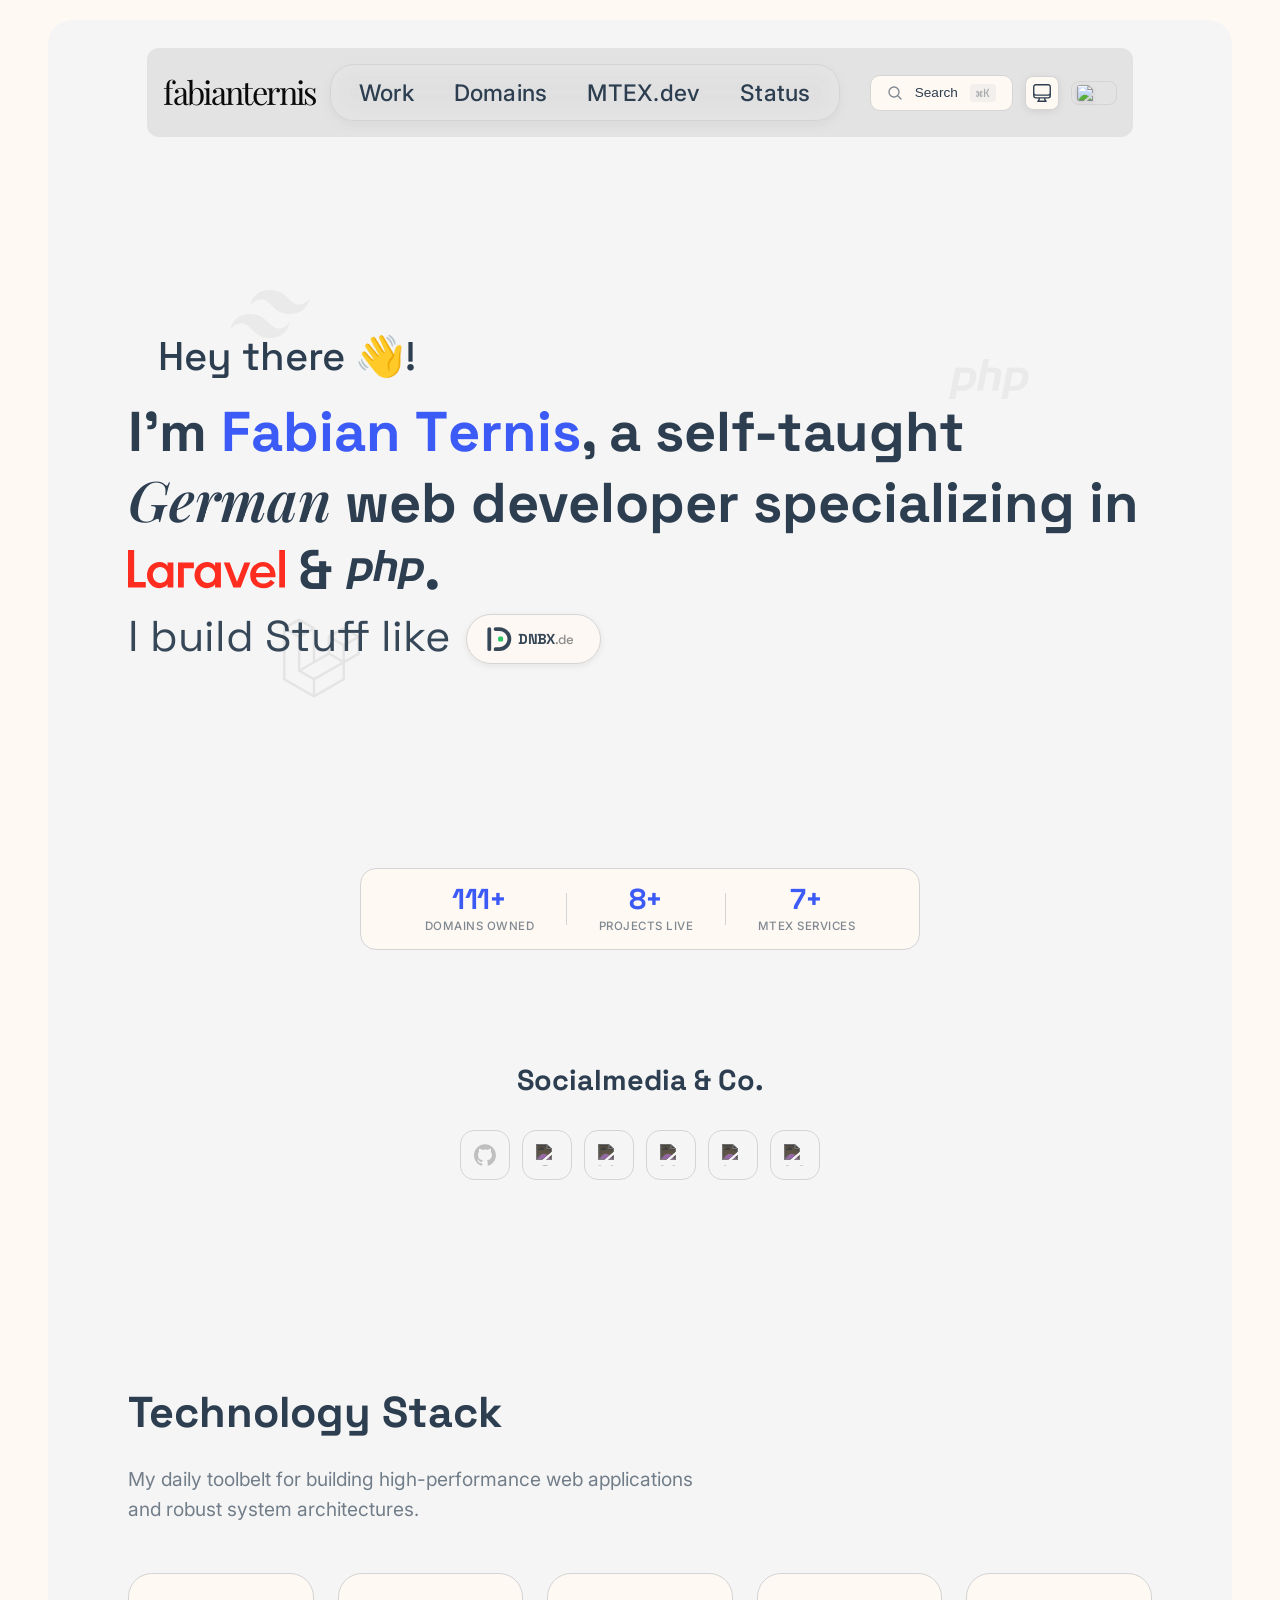
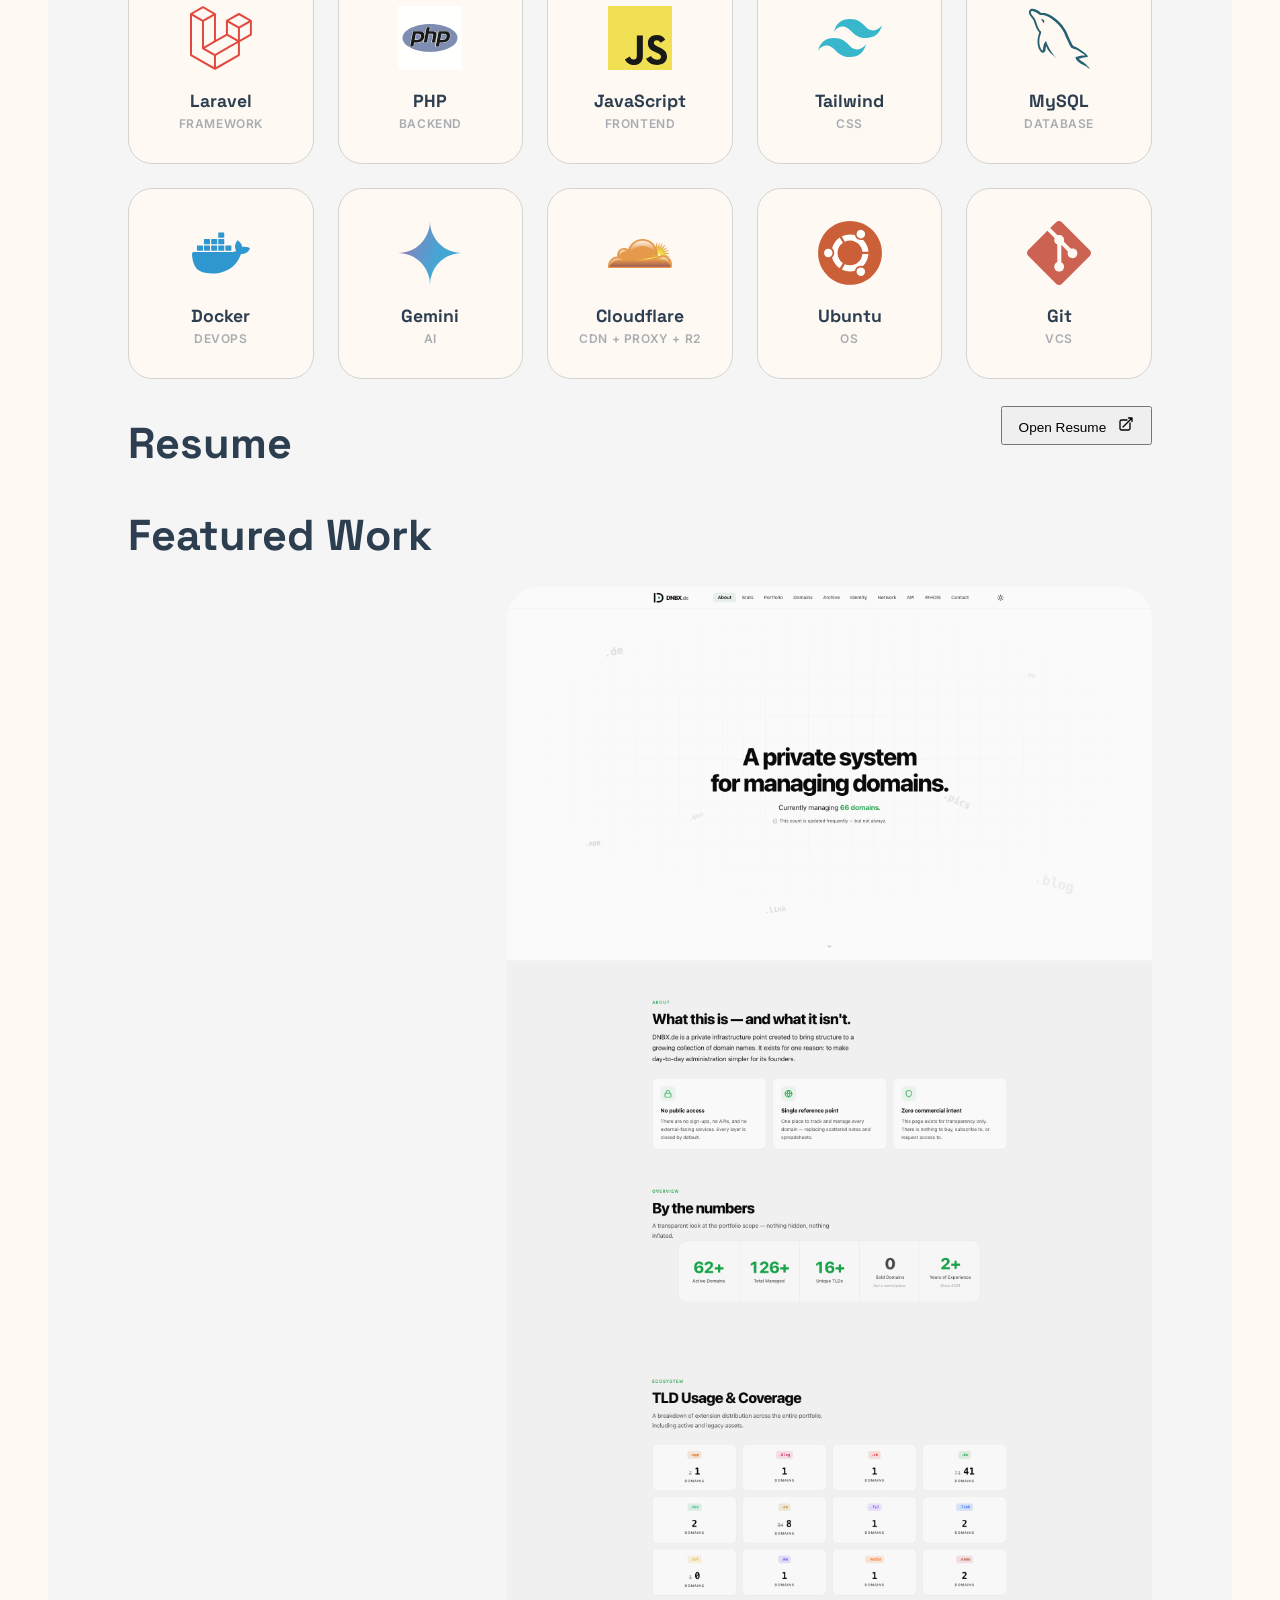
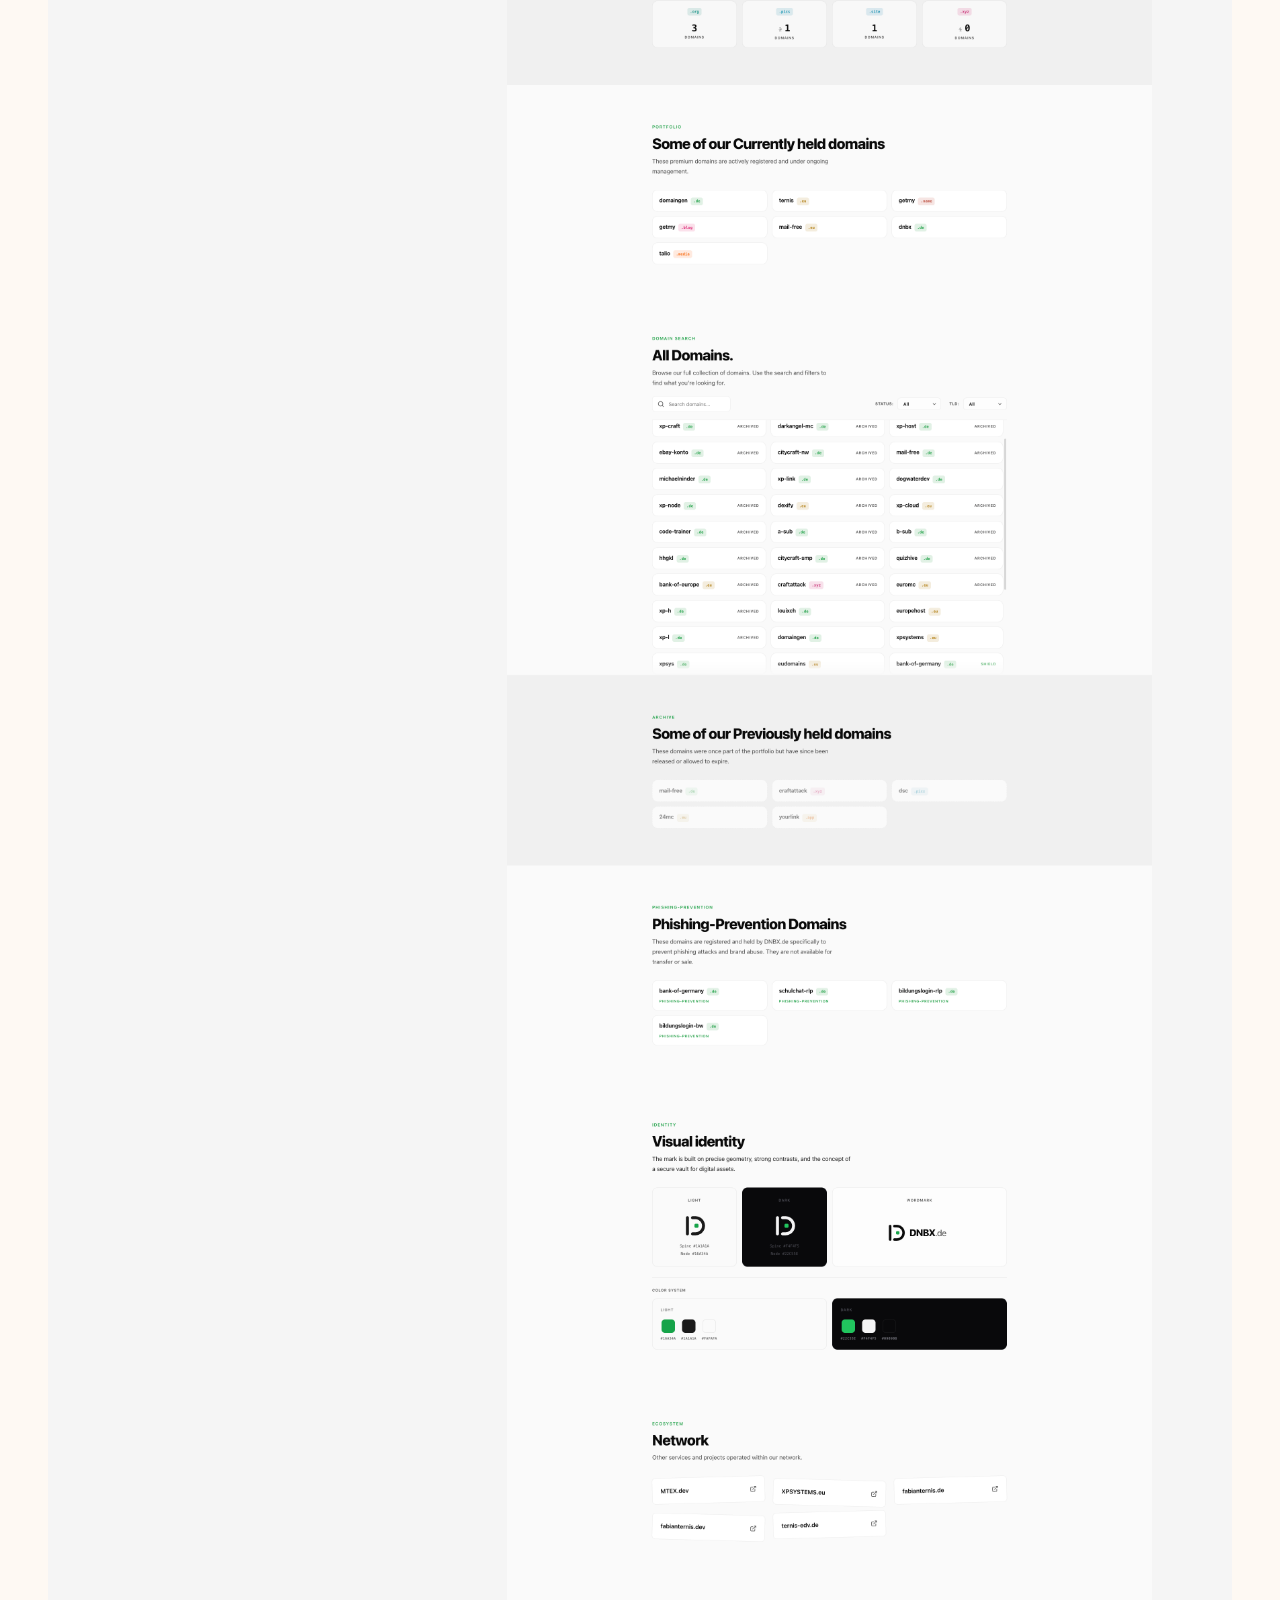
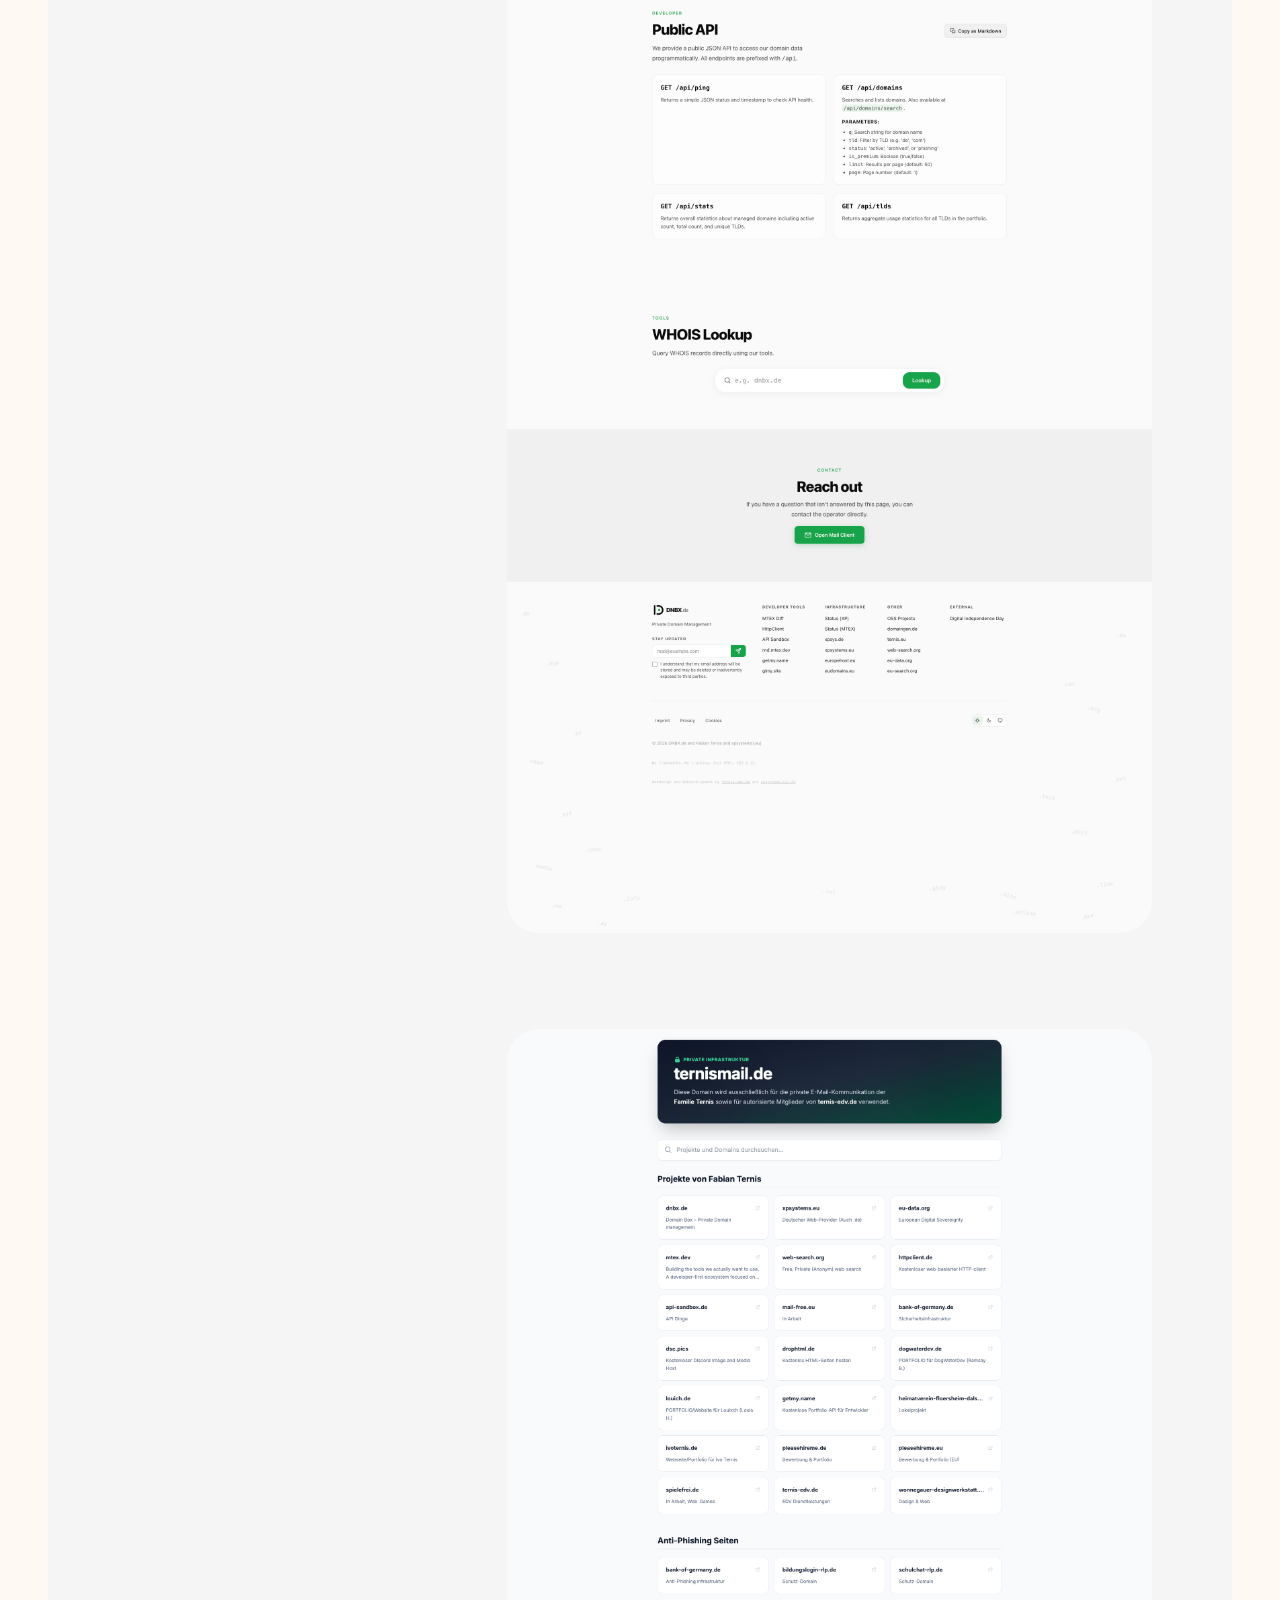
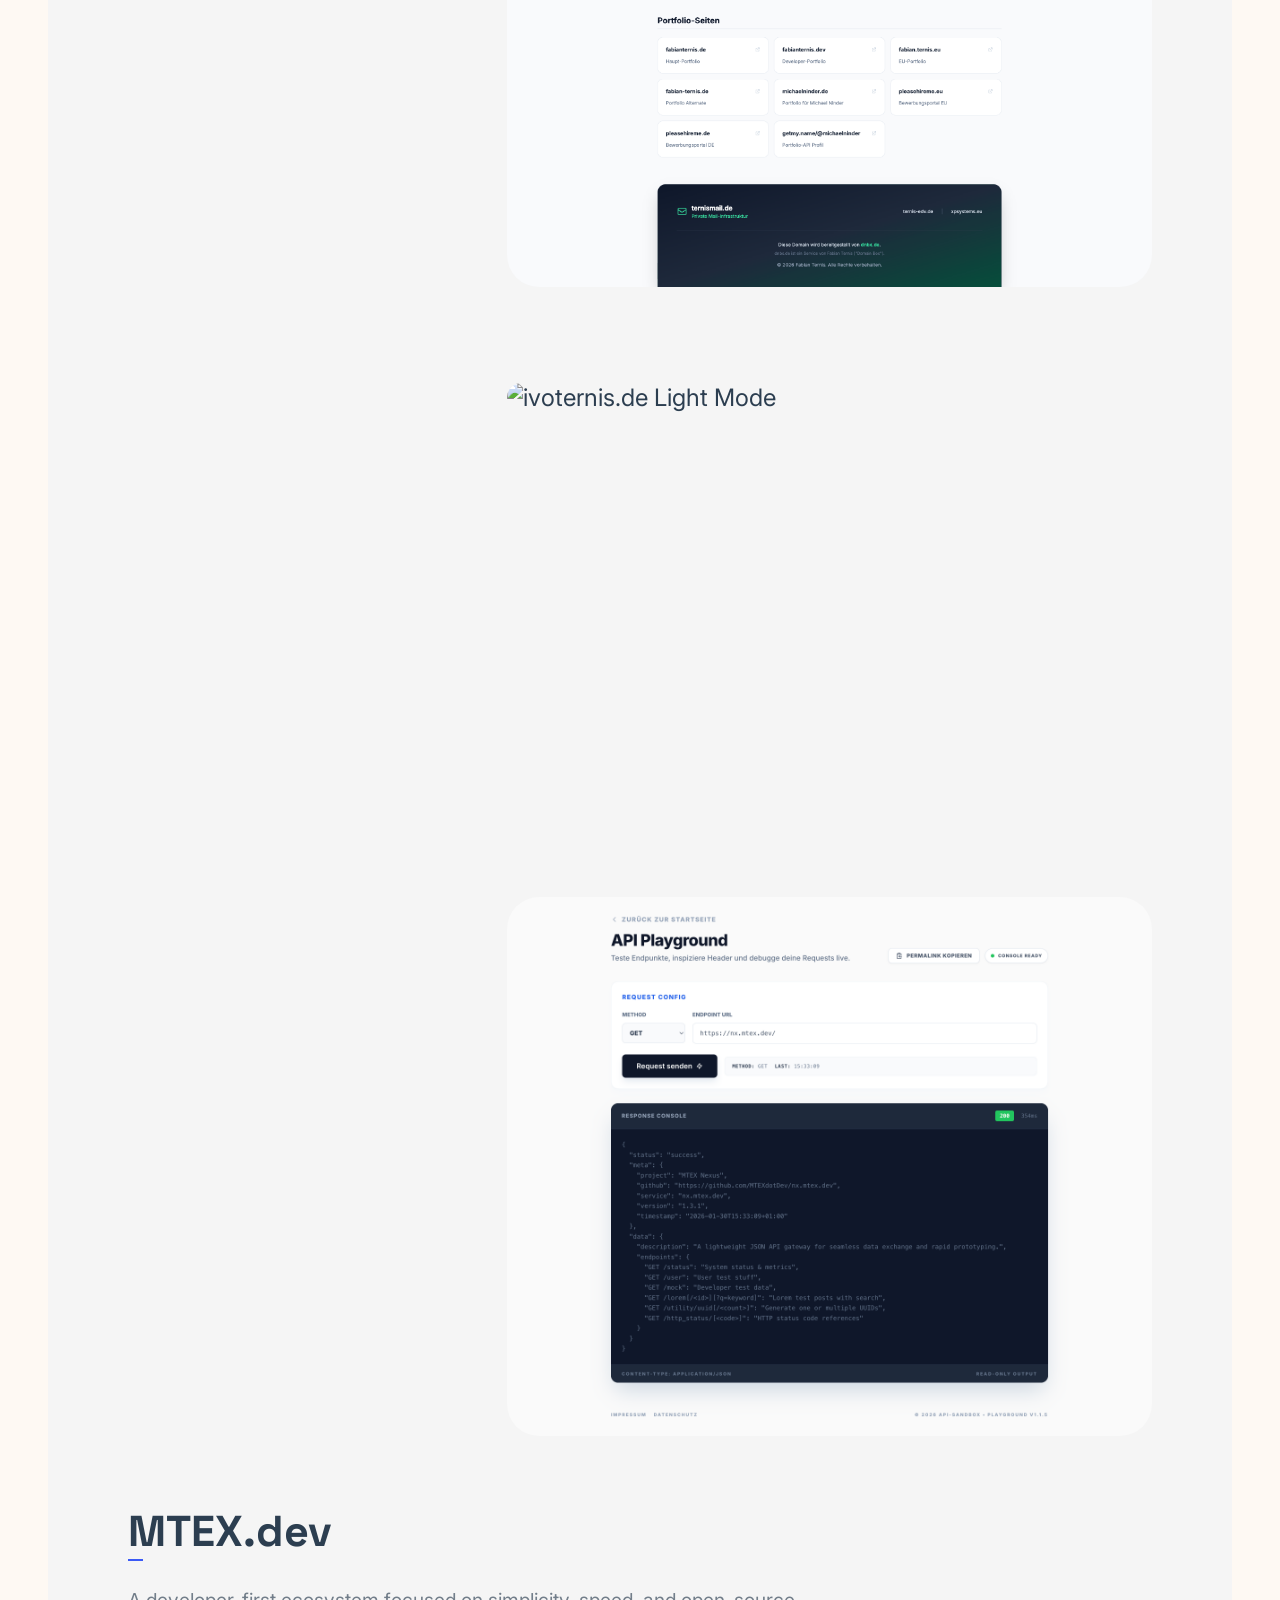
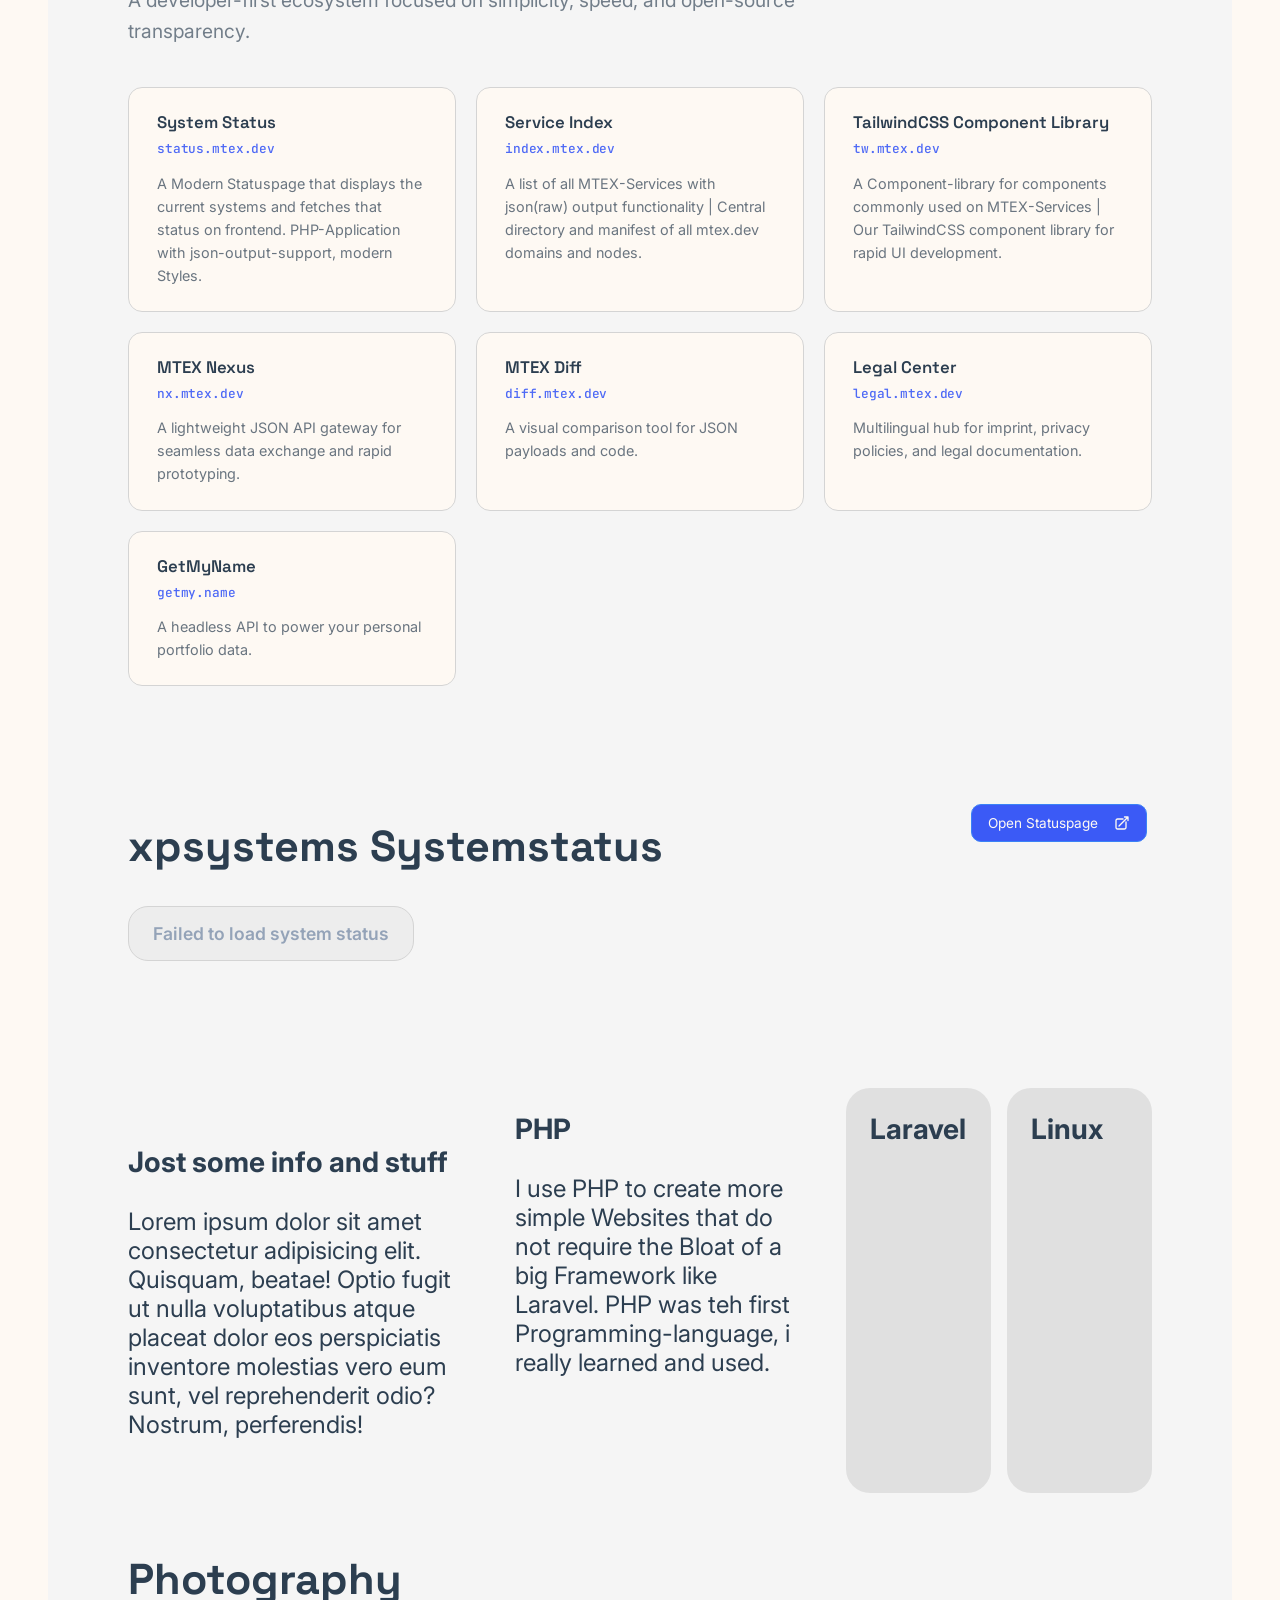
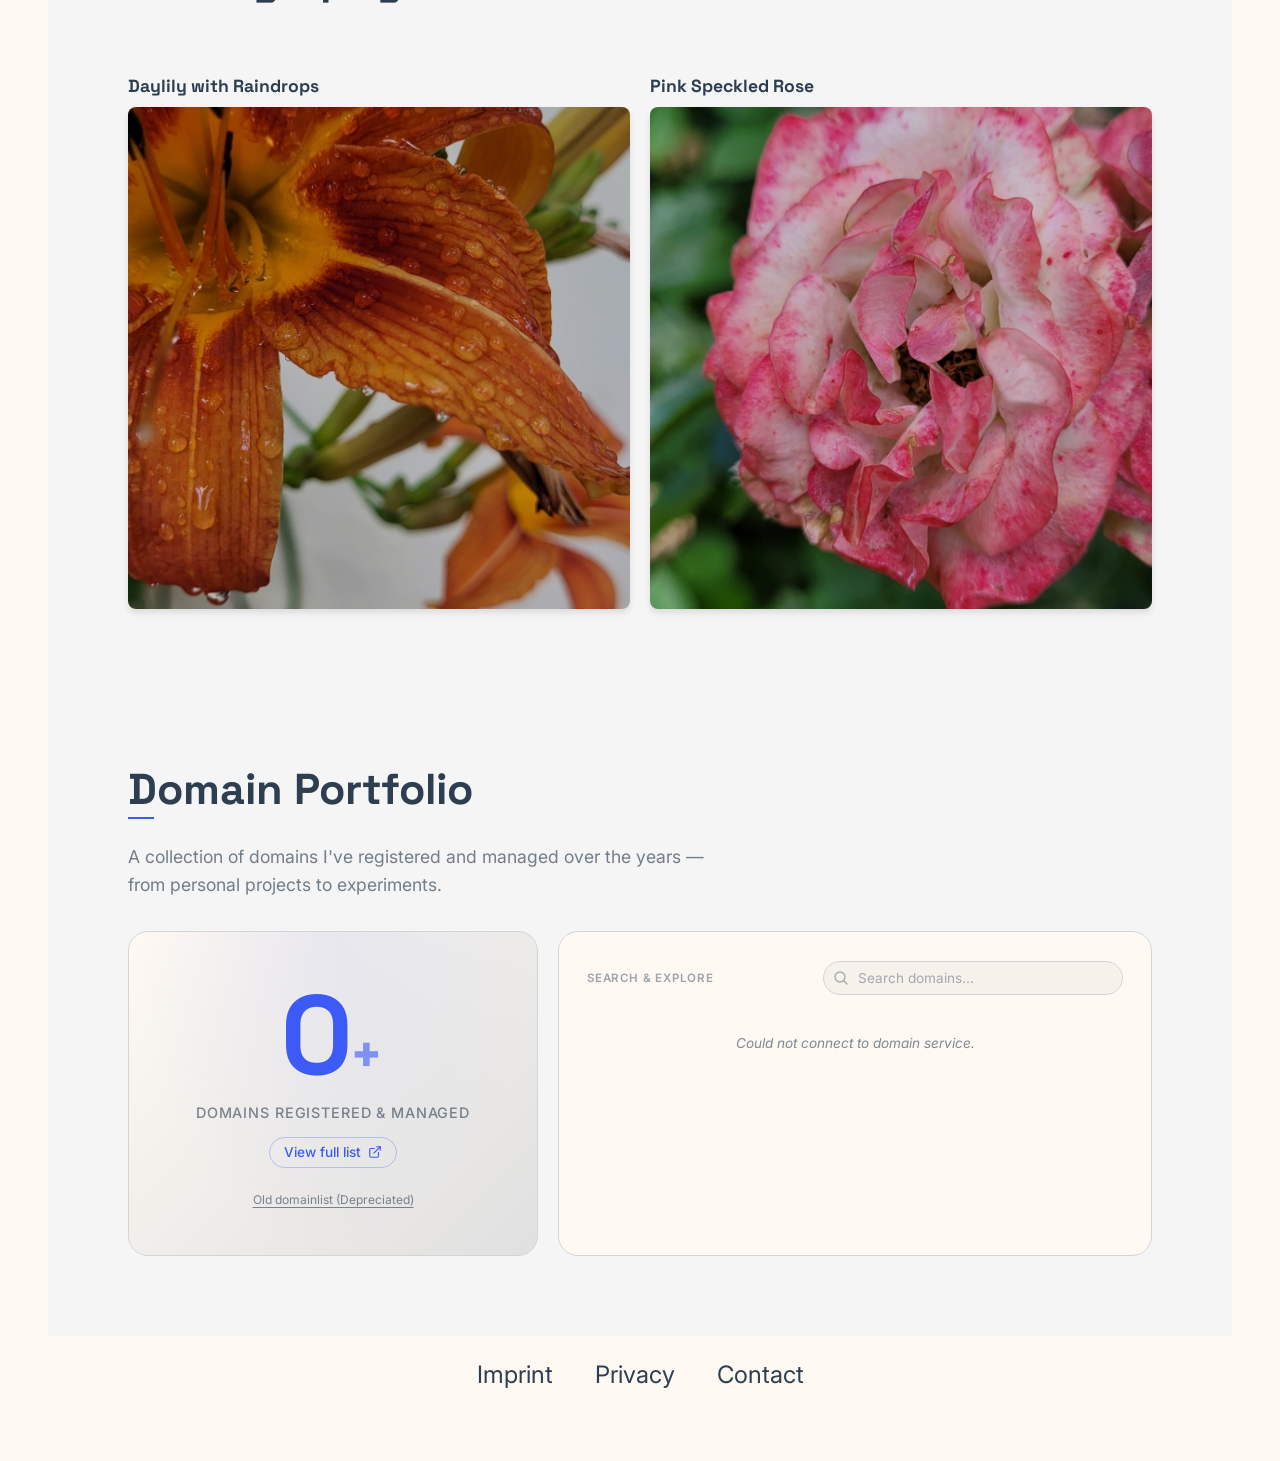
==== commit 2f7b9bdb: "Merge PR #43 Make website mobile-responsive" ====
--- a/index.html
+++ b/index.html
@@ -23,6 +23,11 @@
     <nav>
       <!--a class="logo prevent-select" href="/#">fabianternis</a-->
       <a class="logo prevent-select" href="#">fabianternis</a>
+      <button class="hamburger-menu" aria-label="Toggle menu" aria-expanded="false">
+        <span></span>
+        <span></span>
+        <span></span>
+      </button>
       <ul class="nav-links-container">
         <!--li class="nav-link"><a href="#resume">Resume</a></li-->
         <li class="nav-link"><a href="#my-work">Work</a></li>
@@ -338,8 +343,8 @@
                 <div class="project-badge">Domain Management</div>
                 <h3 class="project-title">dnbx.de (Domain Box)</h3>
                 <div class="project-description">
-                  <span data-language="de">Ein Tool zur Verwaltung von meinem Domain-Portfolio mit WhoIs-API-Integration und einer öffentlichen REST-API (die sogar von dieser seite verwendet wird).</span>
-                  <span data-language="en">A tool for managing my domain portfolio with WhoIs-API integrationand a REST-API (which is actually used on this website).</span>
+                  <span data-language="de">Ein leistungsstarkes Tool zur Verwaltung von Domain-Portfolios mit WhoIs-API-Integration, REST-API und lokaler Speicherung.</span>
+                  <span data-language="en">A powerful tool for managing domain portfolios with WhoIs-API integration, REST-API, and local storage support.</span>
                 </div>
                 <ul class="technology-tags" aria-label="Used Technologies">
                   <li class="technology-tag">PHP</li>
@@ -399,8 +404,8 @@
                 <div class="project-badge">Personal Project</div>
                 <h3 class="project-title">ivoternis.de</h3>
                 <div class="project-description">
-                  <span data-language="de">Ein simples Portfolio für meinen Bruder, das live die CHess.com und andre APIs verwendet. | OUTDATED</span>
-                  <span data-language="en">An simple portfolio for my Brother tahat uses the API from Chess.com and other Platforms. | OUTDATED</span>
+                  <span data-language="de">Ein interaktives Portfolio für einen deutschen Streamer, das Live-Status-Integrationen und eine dynamische Chess.com-Statistikanzeige nutzt.</span>
+                  <span data-language="en">An interactive portfolio for a German streamer, featuring live status integrations and dynamic Chess.com statistics.</span>
                 </div>
                 <ul class="technology-tags" aria-label="Used Technologies">
                   <li class="technology-tag">External REST-API</li>
@@ -651,7 +656,7 @@
           <div class="asd-container">
             <div class="asd-title-item">
               <h3>Jost some info and stuff</h3>
-              <p>NOT LOCALIZED YET – I have no idea what to write here, so just read the tabs inside teh tabs-container on this section.</p>
+              <p>Lorem ipsum dolor sit amet consectetur adipisicing elit. Quisquam, beatae! Optio fugit ut nulla voluptatibus atque placeat dolor eos perspiciatis inventore molestias vero eum sunt, vel reprehenderit odio? Nostrum, perferendis!</p>
             </div>
             <div class="tabs-container">
               <div class="tab"><h3>PHP</h3><p>I use PHP to create more simple Websites that do not require the Bloat of a big Framework like Laravel. PHP was teh first Programming-language, i really learned and used.</p></div>
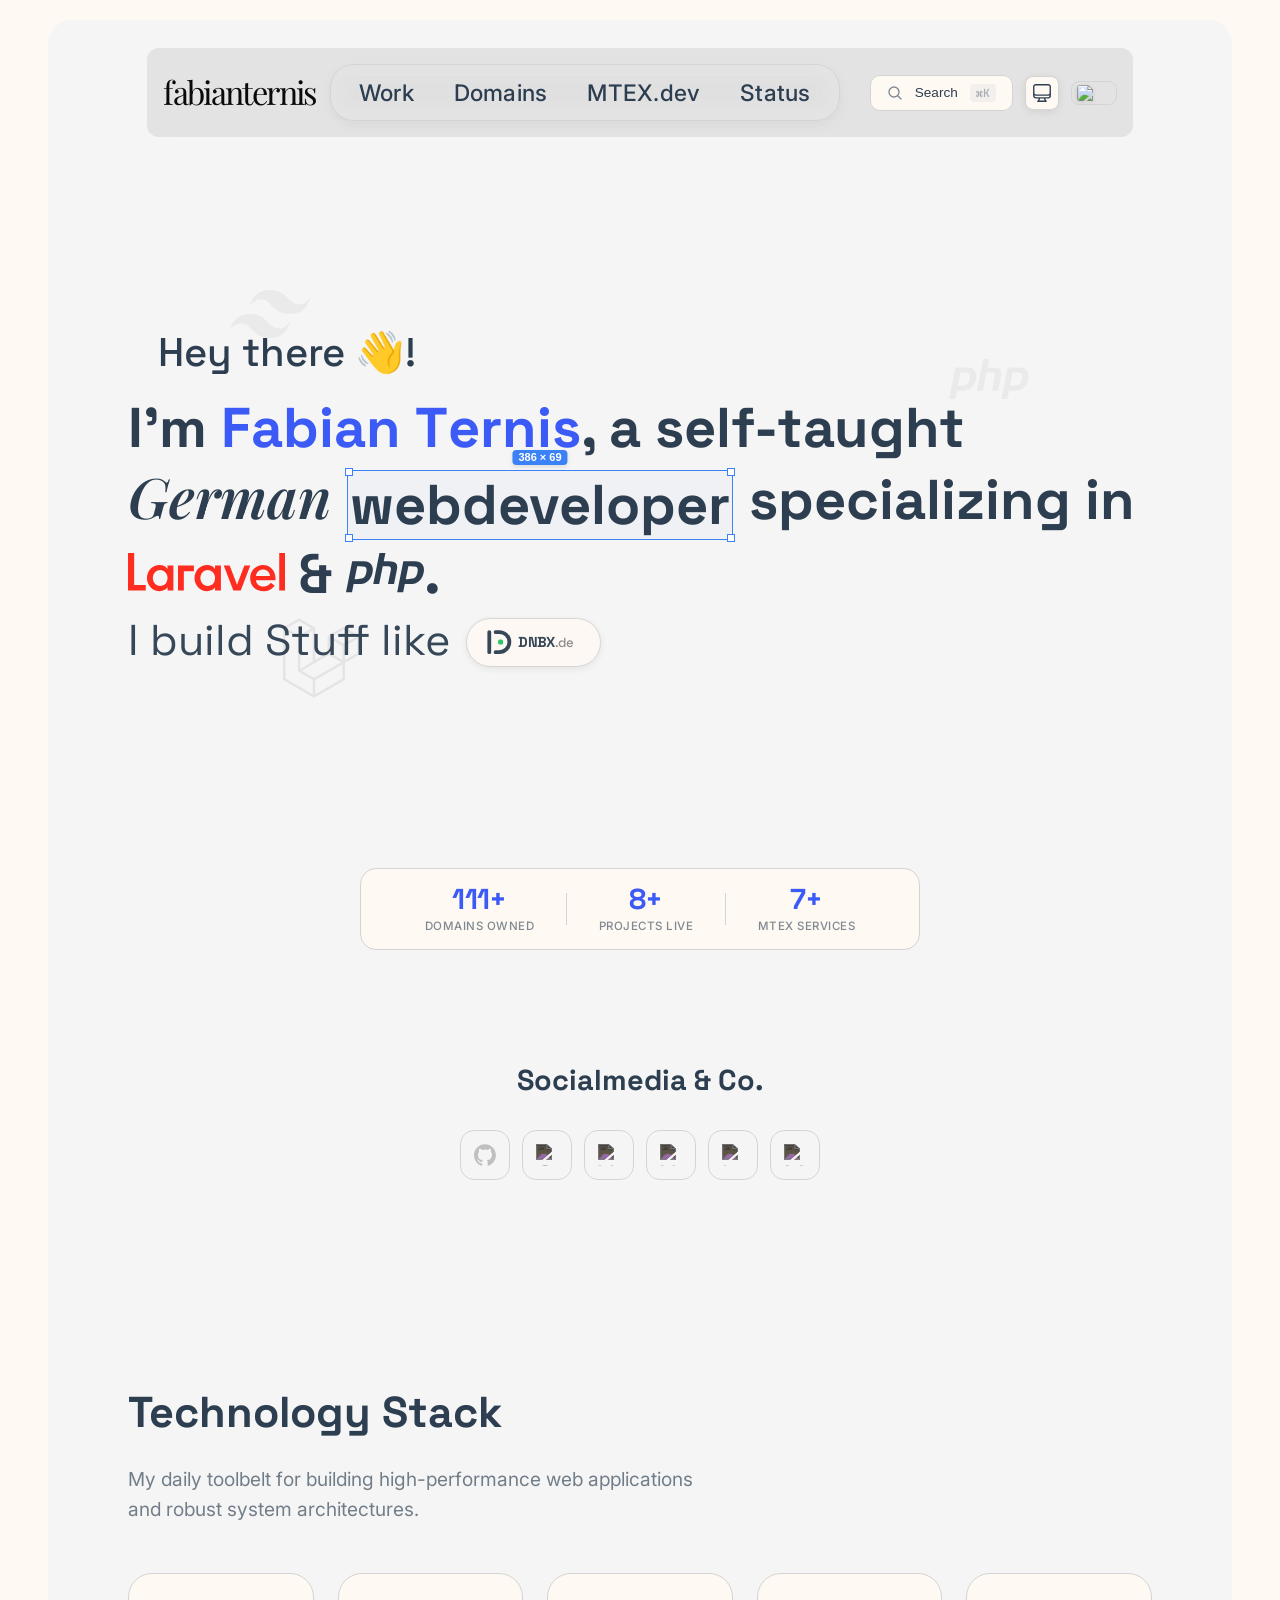
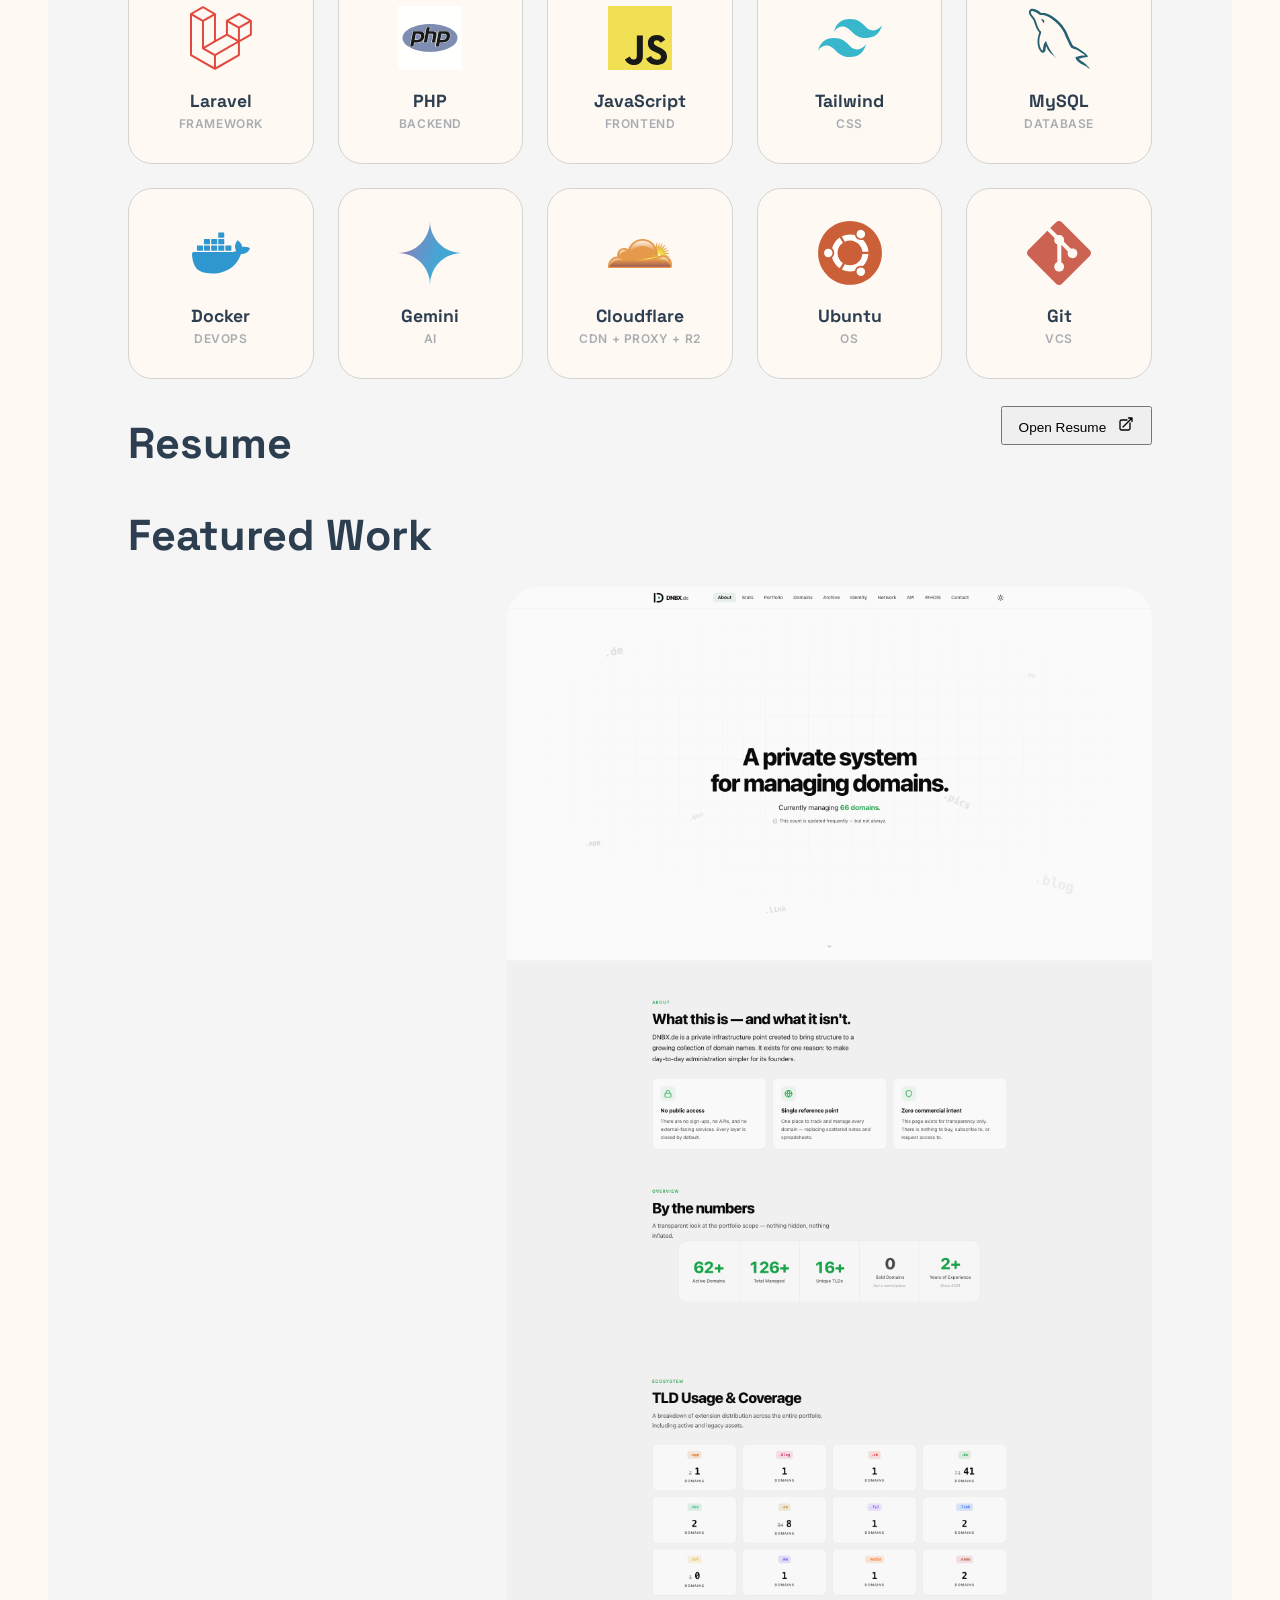
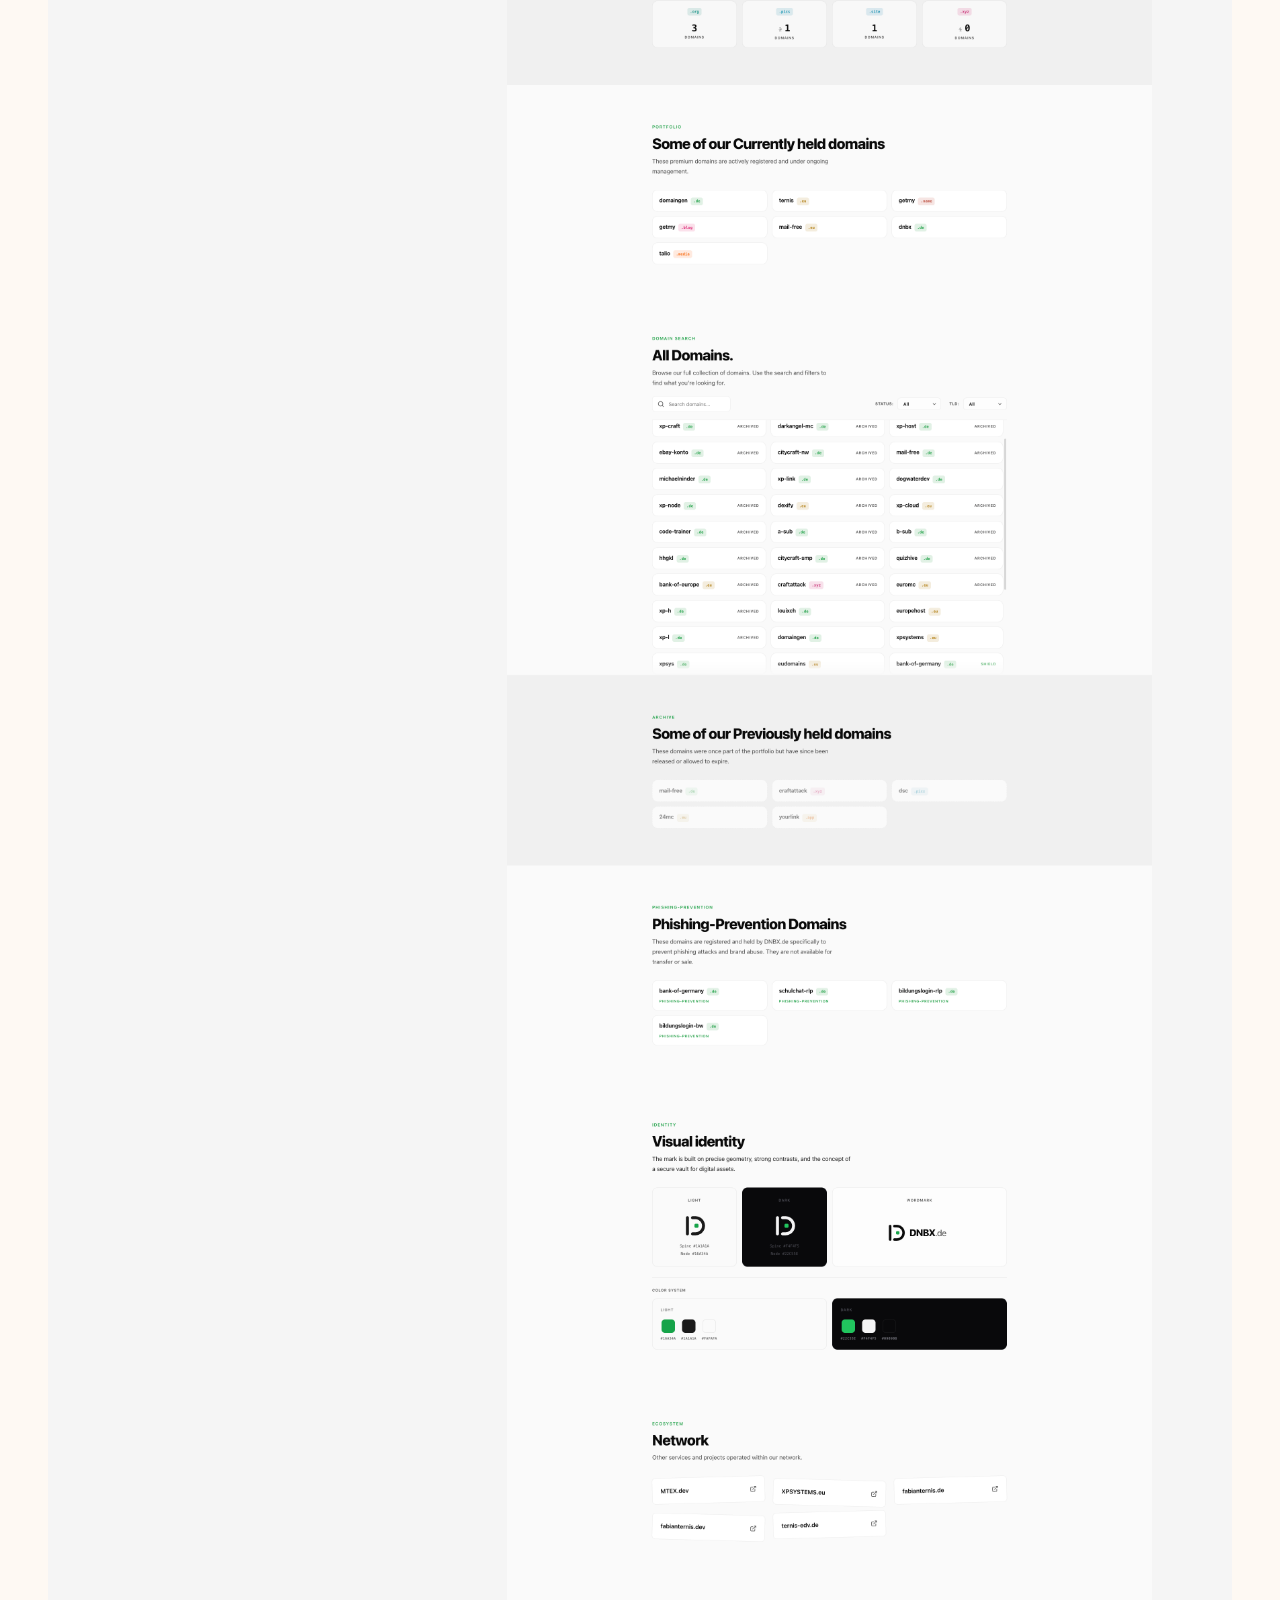
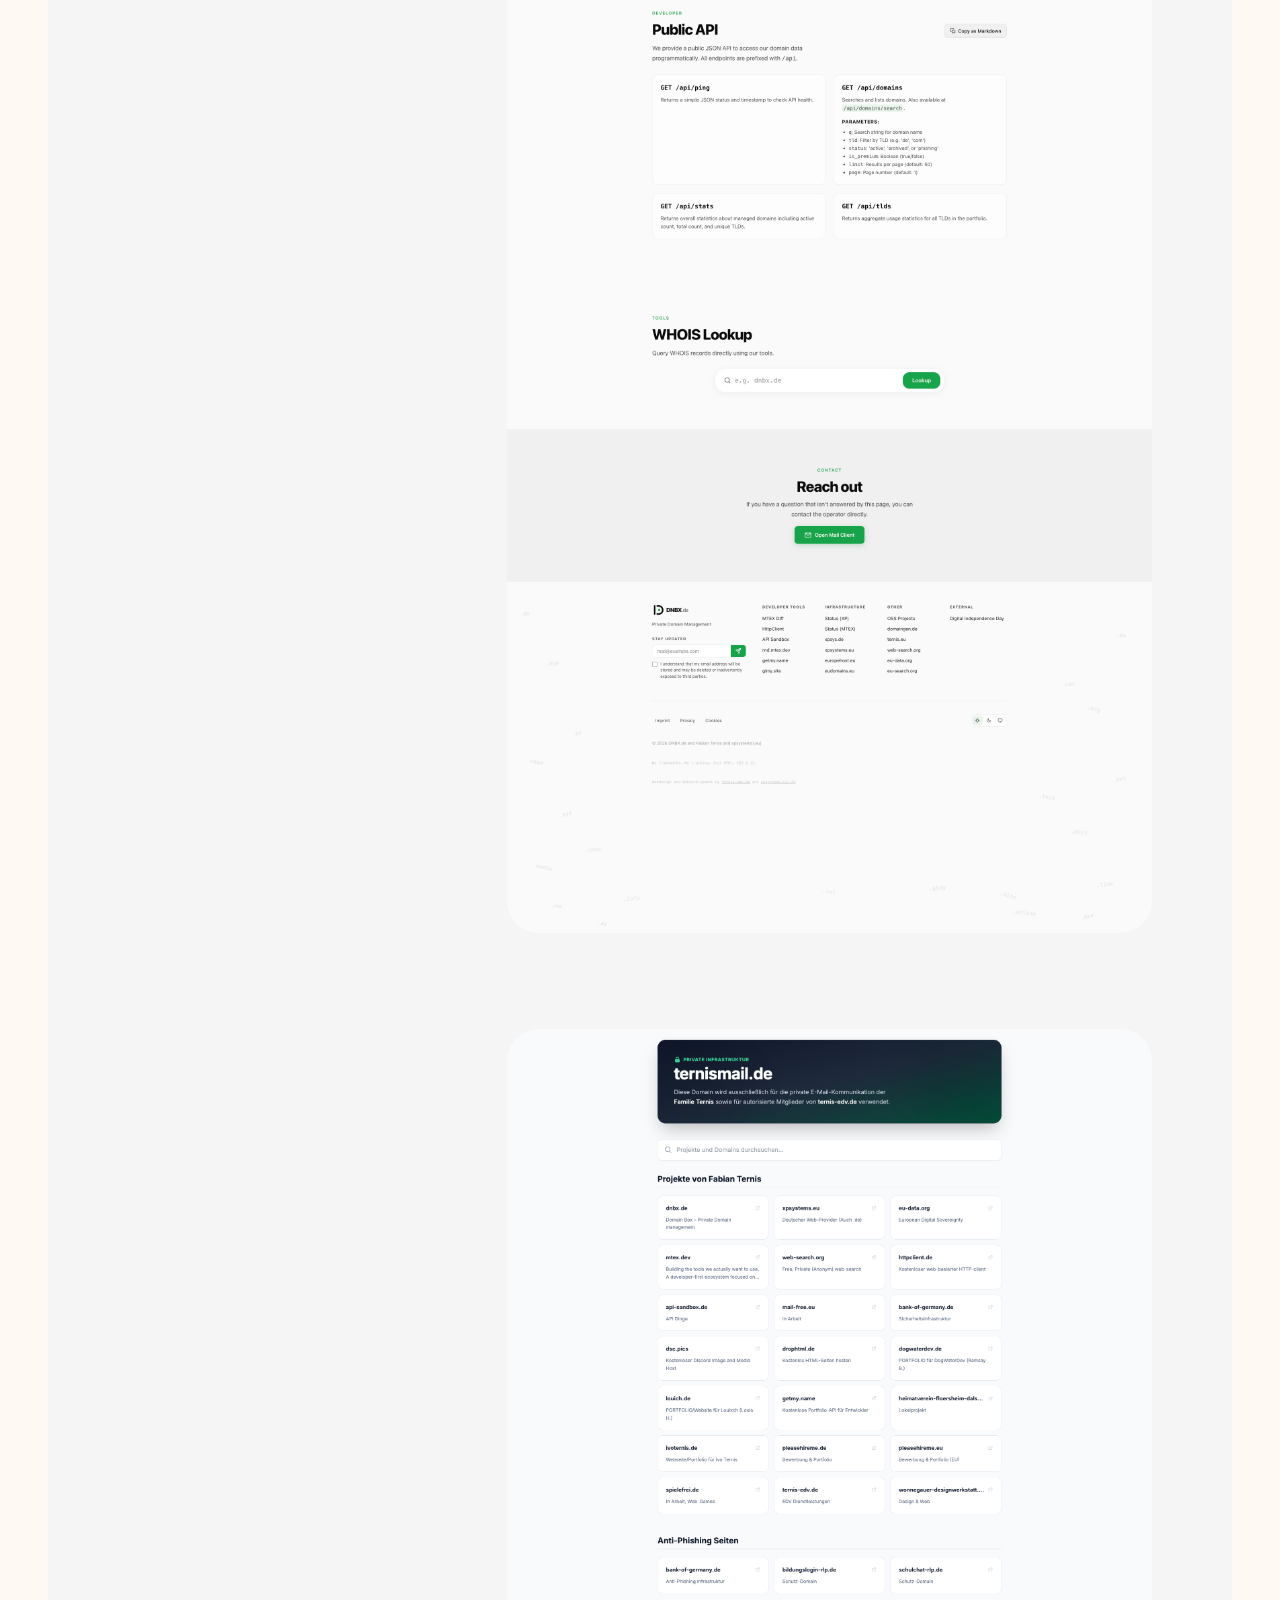
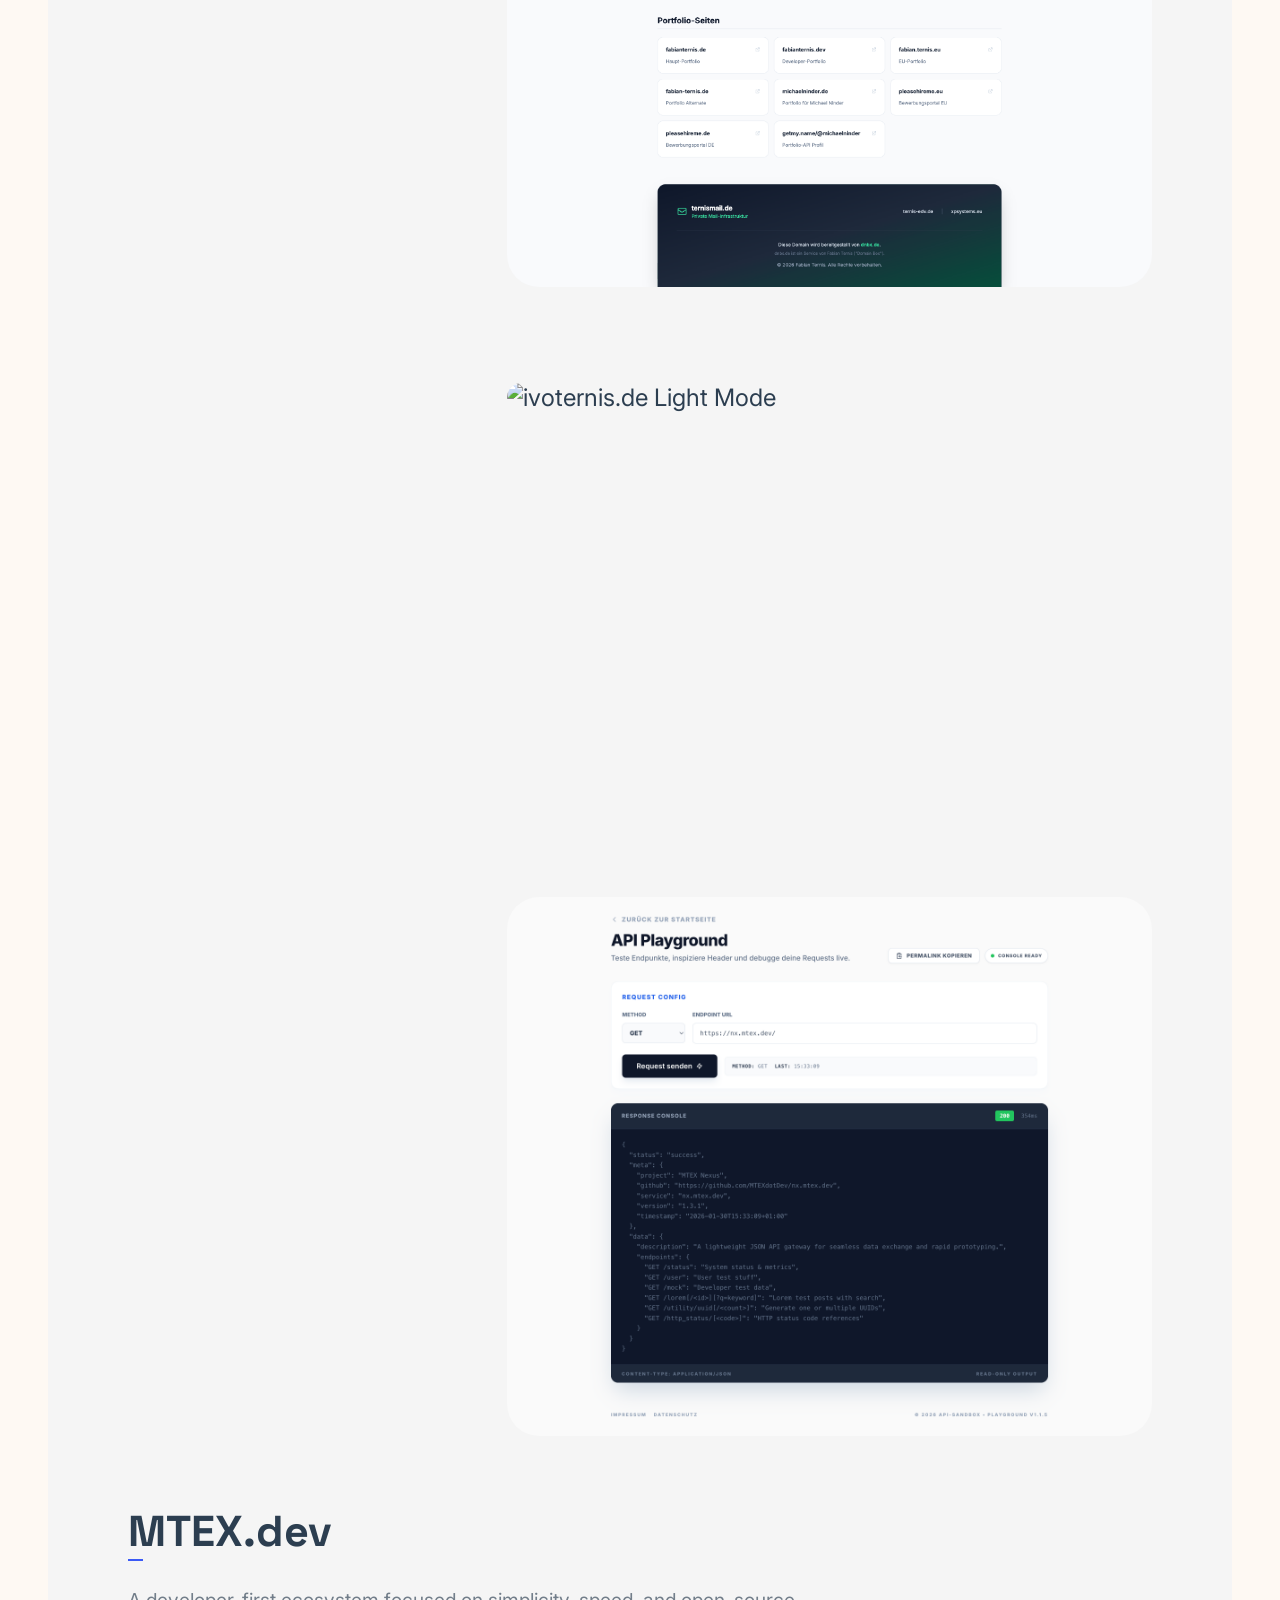
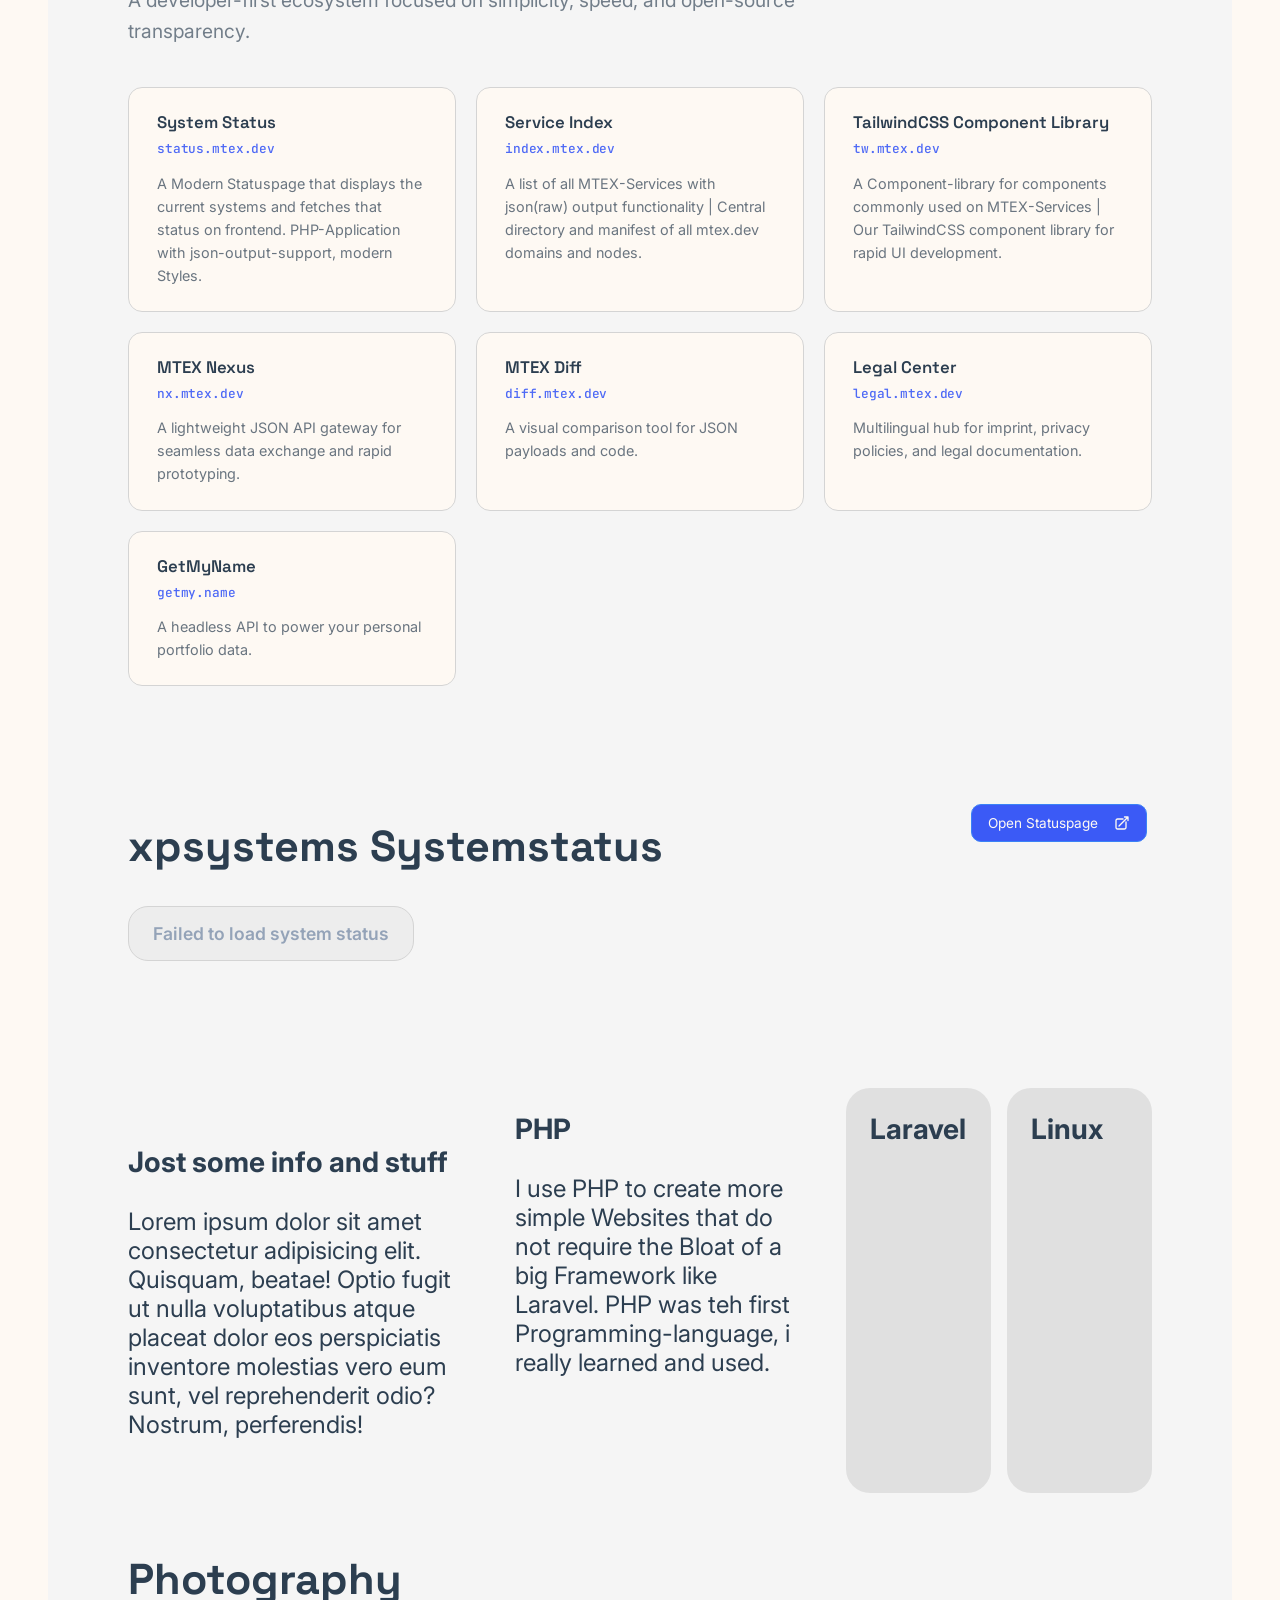
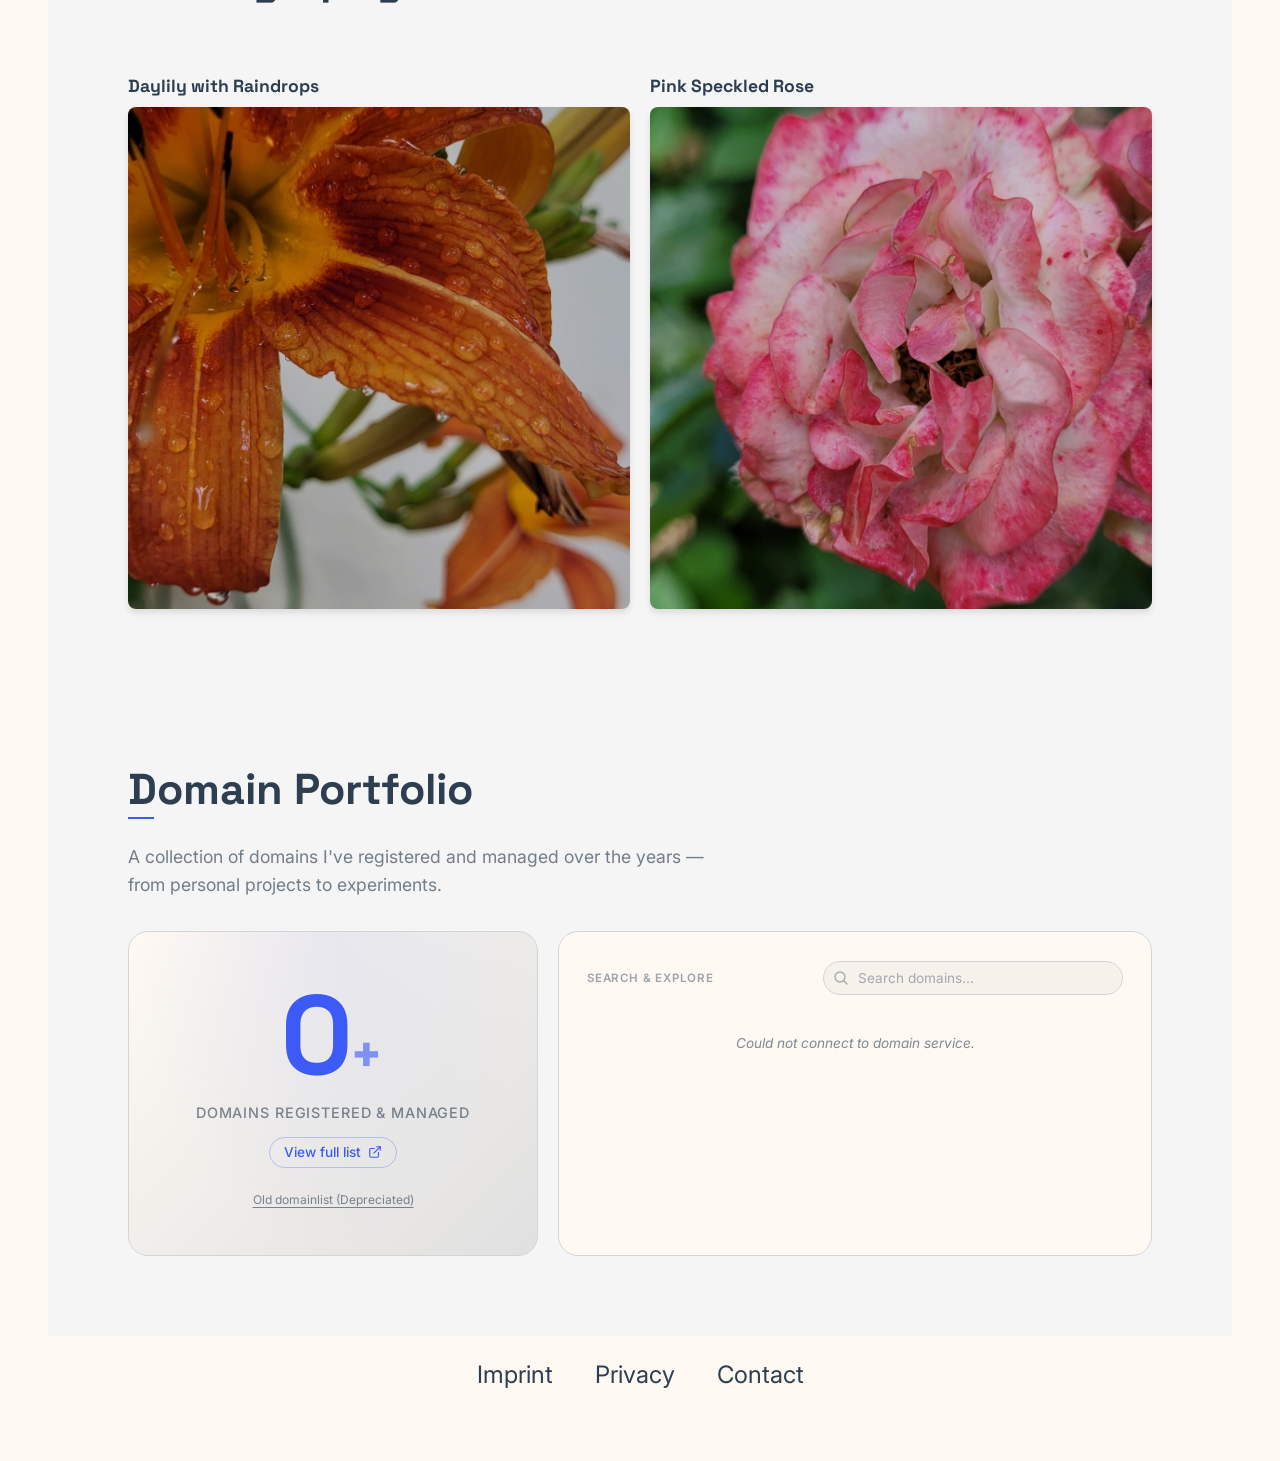
==== commit 9f1e114f: "Add designed-class with animation and co. to hero" ====
--- a/index.html
+++ b/index.html
@@ -76,7 +76,15 @@
               <span class="name"
                 ><span aria-label="F">F</span><span aria-label="a">a</span><span aria-label="b">b</span><span aria-label="i">i</span><span aria-label="a">a</span><span aria-label="n">n</span>
                 <span aria-label="T">T</span><span aria-label="e">e</span><span aria-label="r">r</span><span aria-label="n">n</span><span aria-label="i">i</span><span aria-label="s">s</span></span
-              >, a self-taught <span class="location">German</span> web developer
+              >, a self-taught <span class="location">German</span>
+<span class="designed" id="designed-en">
+  webdeveloper
+  <span class="designed-handle tl"></span>
+  <span class="designed-handle tr"></span>
+  <span class="designed-handle bl"></span>
+  <span class="designed-handle br"></span>
+  <span class="designed-badge">0 × 0</span>
+</span>
               <span class="specialization">specializing in <svg class="header-logo" data-hover-image="assets/img/other/hero_hover_laravel_16x9.webp" xmlns="http://www.w3.org/2000/svg" viewBox="0 0 113.02 28.1942764712217"><title>Laravel</title><path fill="#ff2d20" d="M4.44 0v23.05h8.34v3.97H0V0h4.44zm24 11.46V9.03h4.22v18h-4.2v-2.44c-.58.9-1.38 1.6-2.42 2.1-1.04.53-2.1.78-3.15.78-1.37 0-2.62-.25-3.75-.75a8.76 8.76 0 0 1-2.92-2.06 9.6 9.6 0 0 1-1.9-3 9.72 9.72 0 0 1-.67-3.64c0-1.26.23-2.47.68-3.6a9.56 9.56 0 0 1 1.9-3.04 8.77 8.77 0 0 1 2.9-2.08c1.14-.5 2.4-.75 3.75-.75 1.05 0 2.1.26 3.14.77 1.04.52 1.84 1.22 2.4 2.12zm-.38 8.77a6.3 6.3 0 0 0 .4-2.2c0-.78-.14-1.5-.4-2.2A5.58 5.58 0 0 0 26.98 14a5.23 5.23 0 0 0-1.68-1.22 5.16 5.16 0 0 0-2.18-.47c-.8 0-1.52.17-2.16.48A5.3 5.3 0 0 0 19.3 14a5.3 5.3 0 0 0-1.06 1.83 6.56 6.56 0 0 0-.37 2.2c0 .77.12 1.5.37 2.2.24.7.6 1.3 1.06 1.8a5.28 5.28 0 0 0 1.66 1.25c.64.3 1.36.46 2.16.46s1.53-.15 2.18-.46a5.22 5.22 0 0 0 1.68-1.24 5.58 5.58 0 0 0 1.08-1.8zm7.92 6.8v-18H47.4v4.14h-7.22v13.85h-4.2zm26.67-15.57V9.03h4.2v18h-4.2v-2.44c-.56.9-1.37 1.6-2.4 2.1-1.05.53-2.1.78-3.16.78-1.37 0-2.62-.25-3.75-.75a8.76 8.76 0 0 1-2.92-2.06 9.6 9.6 0 0 1-1.9-3 9.72 9.72 0 0 1-.66-3.64c0-1.26.22-2.47.67-3.6a9.56 9.56 0 0 1 1.9-3.04 8.77 8.77 0 0 1 2.9-2.08c1.14-.5 2.4-.75 3.75-.75 1.05 0 2.1.26 3.14.77 1.04.52 1.85 1.22 2.4 2.12zm-.38 8.77a6.3 6.3 0 0 0 .38-2.2c0-.78-.13-1.5-.38-2.2A5.58 5.58 0 0 0 61.2 14a5.23 5.23 0 0 0-1.7-1.22c-.65-.3-1.38-.47-2.17-.47-.8 0-1.52.17-2.17.48A5.3 5.3 0 0 0 53.5 14a5.3 5.3 0 0 0-1.06 1.83 6.56 6.56 0 0 0-.36 2.2c0 .77.12 1.5.36 2.2.25.7.6 1.3 1.06 1.8a5.28 5.28 0 0 0 1.66 1.25c.65.3 1.37.46 2.17.46.8 0 1.52-.15 2.18-.46a5.22 5.22 0 0 0 1.7-1.24 5.58 5.58 0 0 0 1.07-1.8zm21.46-11.2H88l-6.9 18h-5.3l-6.9-18h4.25l5.3 13.78 5.28-13.77zm13.44-.46c5.73 0 9.64 5.08 8.9 11.02H92.1c0 1.54 1.58 4.54 5.3 4.54 3.2 0 5.35-2.8 5.35-2.8l2.84 2.2c-2.55 2.7-4.63 3.95-7.9 3.95-5.82 0-9.76-3.7-9.76-9.47 0-5.23 4.08-9.46 9.23-9.46zm-5.05 7.9h10.1c-.04-.35-.6-4.56-5.08-4.56-4.5 0-4.98 4.22-5.02 4.56zM108.82 27V0h4.2v27.02h-4.2z"/></svg> &amp; <svg class="header-logo" data-hover-image="assets/img/other/hero_hover_php_16x9.webp" viewBox="0 0 96.17000000000002 48.124" xmlns="http://www.w3.org/2000/svg"><title>PHP</title><path fill="var(--text-color, currentColor)" d="M7.579 10.123h14.204c4.169.035 7.19 1.237 9.063 3.604s2.491 5.6 1.855 9.699c-.247 1.873-.795 3.71-1.643 5.512a16.385 16.385 0 0 1-3.392 4.876c-1.767 1.837-3.657 3.003-5.671 3.498s-4.099.742-6.254.742h-6.36l-2.014 10.07H0zm6.201 6.042l-3.18 15.9c.212.035.424.053.636.053h.742c3.392.035 6.219-.3 8.48-1.007 2.261-.742 3.781-3.321 4.558-7.738.636-3.71 0-5.848-1.908-6.413-1.873-.565-4.222-.83-7.049-.795-.424.035-.83.053-1.219.053h-1.113zM41.093 0h7.314L46.34 10.123h6.572c3.604.071 6.289.813 8.056 2.226 1.802 1.413 2.332 4.099 1.59 8.056l-3.551 17.649h-7.42L54.979 21.2c.353-1.767.247-3.021-.318-3.763s-1.784-1.113-3.657-1.113l-5.883-.053-4.346 21.783h-7.314zM70.412 10.123h14.204c4.169.035 7.19 1.237 9.063 3.604s2.491 5.6 1.855 9.699c-.247 1.873-.795 3.71-1.643 5.512a16.385 16.385 0 0 1-3.392 4.876c-1.767 1.837-3.657 3.003-5.671 3.498s-4.099.742-6.254.742h-6.36L70.2 48.124h-7.367zm6.201 6.042l-3.18 15.9c.212.035.424.053.636.053h.742c3.392.035 6.219-.3 8.48-1.007 2.261-.742 3.781-3.321 4.558-7.738.636-3.71 0-5.848-1.908-6.413-1.873-.565-4.222-.83-7.049-.795-.424.035-.83.053-1.219.053H76.56z"/></svg>.</span>
               <br><span class="smaller-intro"><span class="buildings">I build Stuff like <a href="https://dnbx.de?ref=fabianternis.de_hero_build_item" target="_blank" class="build-item" data-hover-image="assets/img/other/hero_hover_build_dnbx.de.png" data-hover-title="Domain Box" data-hover-subtitle="A private system for managing domains.">
                 <svg xmlns="http://www.w3.org/2000/svg" viewBox="0 0 160 48" class="build-dnbx" aria-hidden="true">
@@ -97,7 +105,15 @@
               <span class="name"
                 ><span aria-label="F">F</span><span aria-label="a">a</span><span aria-label="b">b</span><span aria-label="i">i</span><span aria-label="a">a</span><span aria-label="n">n</span>
                 <span aria-label="T">T</span><span aria-label="e">e</span><span aria-label="r">r</span><span aria-label="n">n</span><span aria-label="i">i</span><span aria-label="s">s</span></span
-              >.<br />Ein selbsterlernter Webentwickler aus <span class="location">Rheinland-Pfalz</span>, der sich auf
+              >.<br />Ein selbsterlernter 
+<span class="designed" id="designed-en">
+  Webentwickler
+  <span class="designed-handle tl"></span>
+  <span class="designed-handle tr"></span>
+  <span class="designed-handle bl"></span>
+  <span class="designed-handle br"></span>
+  <span class="designed-badge">0 × 0</span>
+</span> aus <span class="location">Rheinland-Pfalz</span>, der sich auf
               <span class="specialization"><svg class="header-logo" data-hover-image="assets/img/other/hero_hover_laravel_16x9.webp" xmlns="http://www.w3.org/2000/svg" viewBox="0 0 113.02 28.1942764712217"><title>Laravel</title><path fill="#ff2d20" d="M4.44 0v23.05h8.34v3.97H0V0h4.44zm24 11.46V9.03h4.22v18h-4.2v-2.44c-.58.9-1.38 1.6-2.42 2.1-1.04.53-2.1.78-3.15.78-1.37 0-2.62-.25-3.75-.75a8.76 8.76 0 0 1-2.92-2.06 9.6 9.6 0 0 1-1.9-3 9.72 9.72 0 0 1-.67-3.64c0-1.26.23-2.47.68-3.6a9.56 9.56 0 0 1 1.9-3.04 8.77 8.77 0 0 1 2.9-2.08c1.14-.5 2.4-.75 3.75-.75 1.05 0 2.1.26 3.14.77 1.04.52 1.84 1.22 2.4 2.12zm-.38 8.77a6.3 6.3 0 0 0 .4-2.2c0-.78-.14-1.5-.4-2.2A5.58 5.58 0 0 0 26.98 14a5.23 5.23 0 0 0-1.68-1.22 5.16 5.16 0 0 0-2.18-.47c-.8 0-1.52.17-2.16.48A5.3 5.3 0 0 0 19.3 14a5.3 5.3 0 0 0-1.06 1.83 6.56 6.56 0 0 0-.37 2.2c0 .77.12 1.5.37 2.2.24.7.6 1.3 1.06 1.8a5.28 5.28 0 0 0 1.66 1.25c.64.3 1.36.46 2.16.46s1.53-.15 2.18-.46a5.22 5.22 0 0 0 1.68-1.24 5.58 5.58 0 0 0 1.08-1.8zm7.92 6.8v-18H47.4v4.14h-7.22v13.85h-4.2zm26.67-15.57V9.03h4.2v18h-4.2v-2.44c-.56.9-1.37 1.6-2.4 2.1-1.05.53-2.1.78-3.16.78-1.37 0-2.62-.25-3.75-.75a8.76 8.76 0 0 1-2.92-2.06 9.6 9.6 0 0 1-1.9-3 9.72 9.72 0 0 1-.66-3.64c0-1.26.22-2.47.67-3.6a9.56 9.56 0 0 1 1.9-3.04 8.77 8.77 0 0 1 2.9-2.08c1.14-.5 2.4-.75 3.75-.75 1.05 0 2.1.26 3.14.77 1.04.52 1.85 1.22 2.4 2.12zm-.38 8.77a6.3 6.3 0 0 0 .38-2.2c0-.78-.13-1.5-.38-2.2A5.58 5.58 0 0 0 61.2 14a5.23 5.23 0 0 0-1.7-1.22c-.65-.3-1.38-.47-2.17-.47-.8 0-1.52.17-2.17.48A5.3 5.3 0 0 0 53.5 14a5.3 5.3 0 0 0-1.06 1.83 6.56 6.56 0 0 0-.36 2.2c0 .77.12 1.5.36 2.2.25.7.6 1.3 1.06 1.8a5.28 5.28 0 0 0 1.66 1.25c.65.3 1.37.46 2.17.46.8 0 1.52-.15 2.18-.46a5.22 5.22 0 0 0 1.7-1.24 5.58 5.58 0 0 0 1.07-1.8zm21.46-11.2H88l-6.9 18h-5.3l-6.9-18h4.25l5.3 13.78 5.28-13.77zm13.44-.46c5.73 0 9.64 5.08 8.9 11.02H92.1c0 1.54 1.58 4.54 5.3 4.54 3.2 0 5.35-2.8 5.35-2.8l2.84 2.2c-2.55 2.7-4.63 3.95-7.9 3.95-5.82 0-9.76-3.7-9.76-9.47 0-5.23 4.08-9.46 9.23-9.46zm-5.05 7.9h10.1c-.04-.35-.6-4.56-5.08-4.56-4.5 0-4.98 4.22-5.02 4.56zM108.82 27V0h4.2v27.02h-4.2z"/></svg> &amp; <svg class="header-logo" data-hover-image="assets/img/other/hero_hover_php_16x9.webp" viewBox="0 0 96.17000000000002 48.124" xmlns="http://www.w3.org/2000/svg"><title>PHP</title><path fill="var(--text-color, currentColor)" d="M7.579 10.123h14.204c4.169.035 7.19 1.237 9.063 3.604s2.491 5.6 1.855 9.699c-.247 1.873-.795 3.71-1.643 5.512a16.385 16.385 0 0 1-3.392 4.876c-1.767 1.837-3.657 3.003-5.671 3.498s-4.099.742-6.254.742h-6.36l-2.014 10.07H0zm6.201 6.042l-3.18 15.9c.212.035.424.053.636.053h.742c3.392.035 6.219-.3 8.48-1.007 2.261-.742 3.781-3.321 4.558-7.738.636-3.71 0-5.848-1.908-6.413-1.873-.565-4.222-.83-7.049-.795-.424.035-.83.053-1.219.053h-1.113zM41.093 0h7.314L46.34 10.123h6.572c3.604.071 6.289.813 8.056 2.226 1.802 1.413 2.332 4.099 1.59 8.056l-3.551 17.649h-7.42L54.979 21.2c.353-1.767.247-3.021-.318-3.763s-1.784-1.113-3.657-1.113l-5.883-.053-4.346 21.783h-7.314zM70.412 10.123h14.204c4.169.035 7.19 1.237 9.063 3.604s2.491 5.6 1.855 9.699c-.247 1.873-.795 3.71-1.643 5.512a16.385 16.385 0 0 1-3.392 4.876c-1.767 1.837-3.657 3.003-5.671 3.498s-4.099.742-6.254.742h-6.36L70.2 48.124h-7.367zm6.201 6.042l-3.18 15.9c.212.035.424.053.636.053h.742c3.392.035 6.219-.3 8.48-1.007 2.261-.742 3.781-3.321 4.558-7.738.636-3.71 0-5.848-1.908-6.413-1.873-.565-4.222-.83-7.049-.795-.424.035-.83.053-1.219.053H76.56z"/></svg> spezialisiert hat.</span>
               <br><span class="smaller-intro"><span class="buildings">Ich baue Dinge wie <a href="https://dnbx.de?ref=fabianternis.de_hero_build_item" target="_blank" class="build-item" data-hover-image="assets/img/other/hero_hover_build_dnbx.de.png" data-hover-title="Domain Box" data-hover-subtitle="Ein privates System zur Domainverwaltung.">
                 <svg xmlns="http://www.w3.org/2000/svg" viewBox="0 0 160 48" class="build-dnbx" aria-hidden="true">
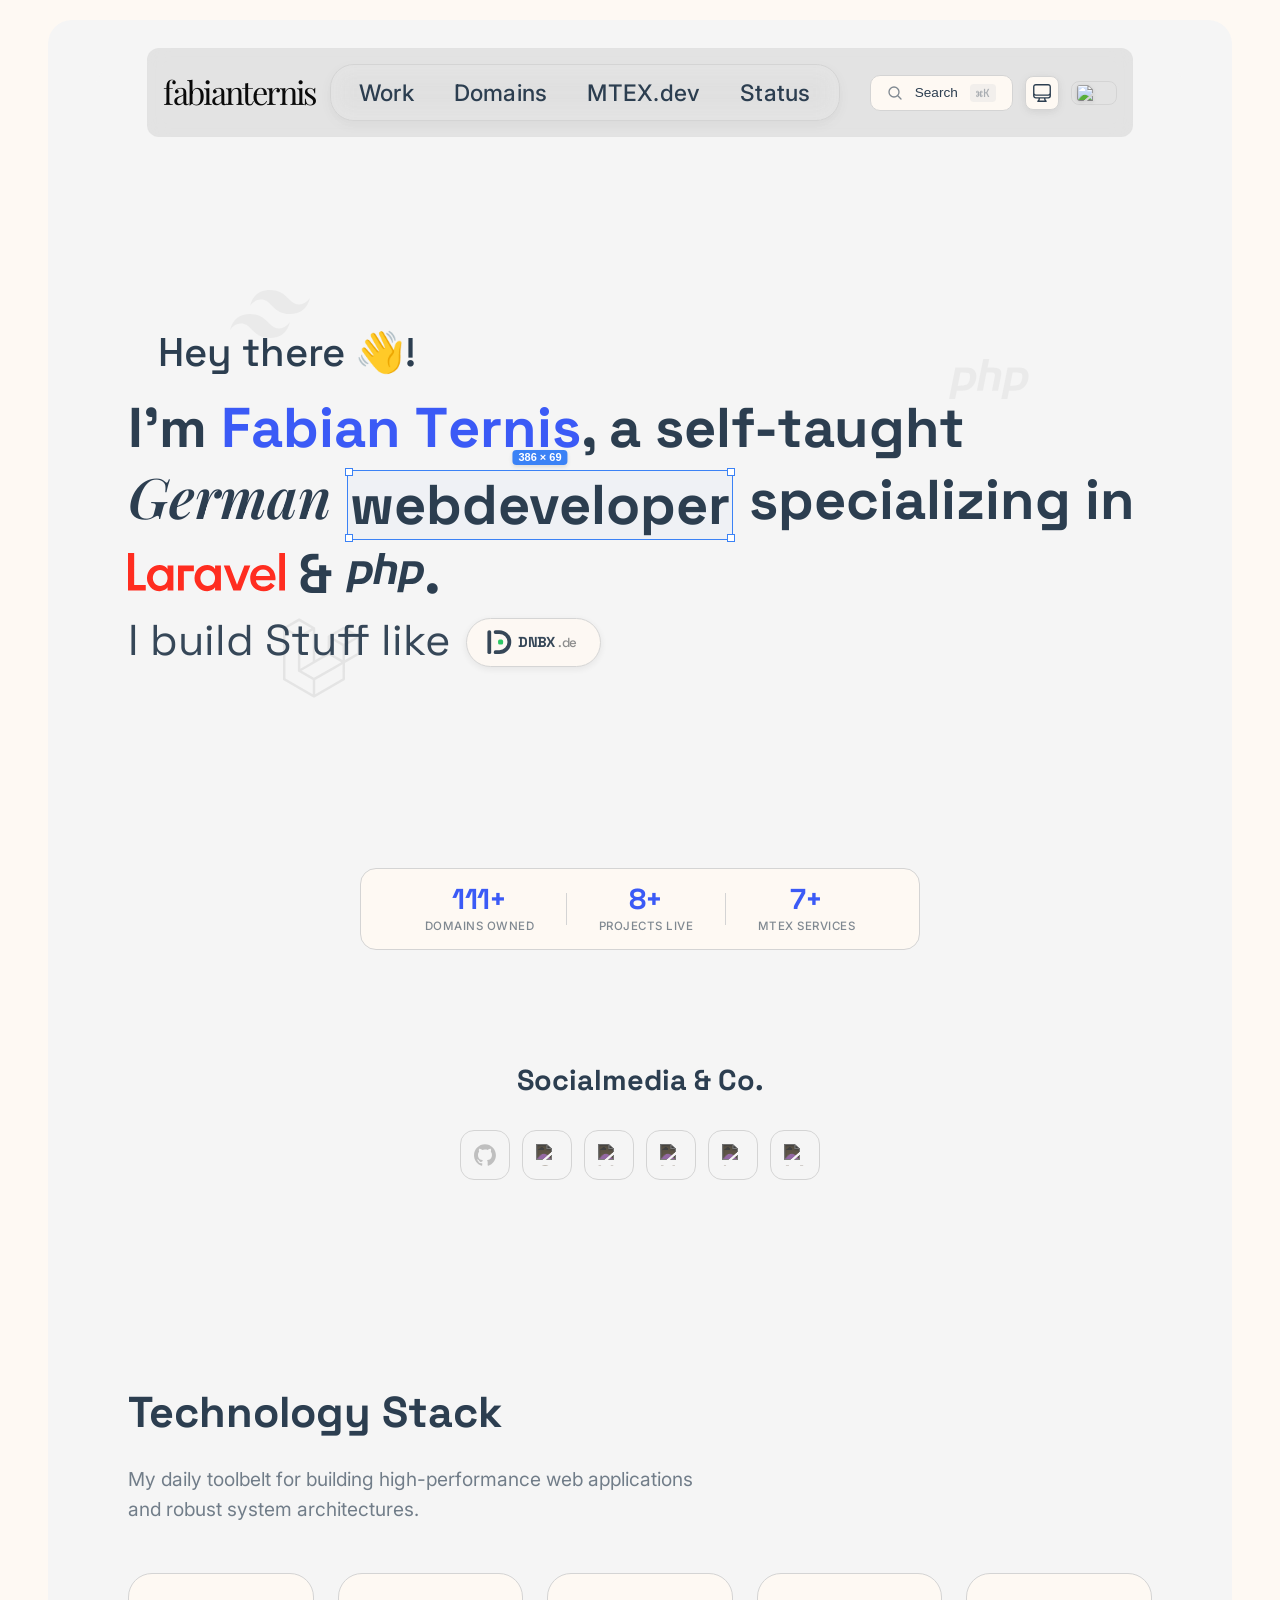
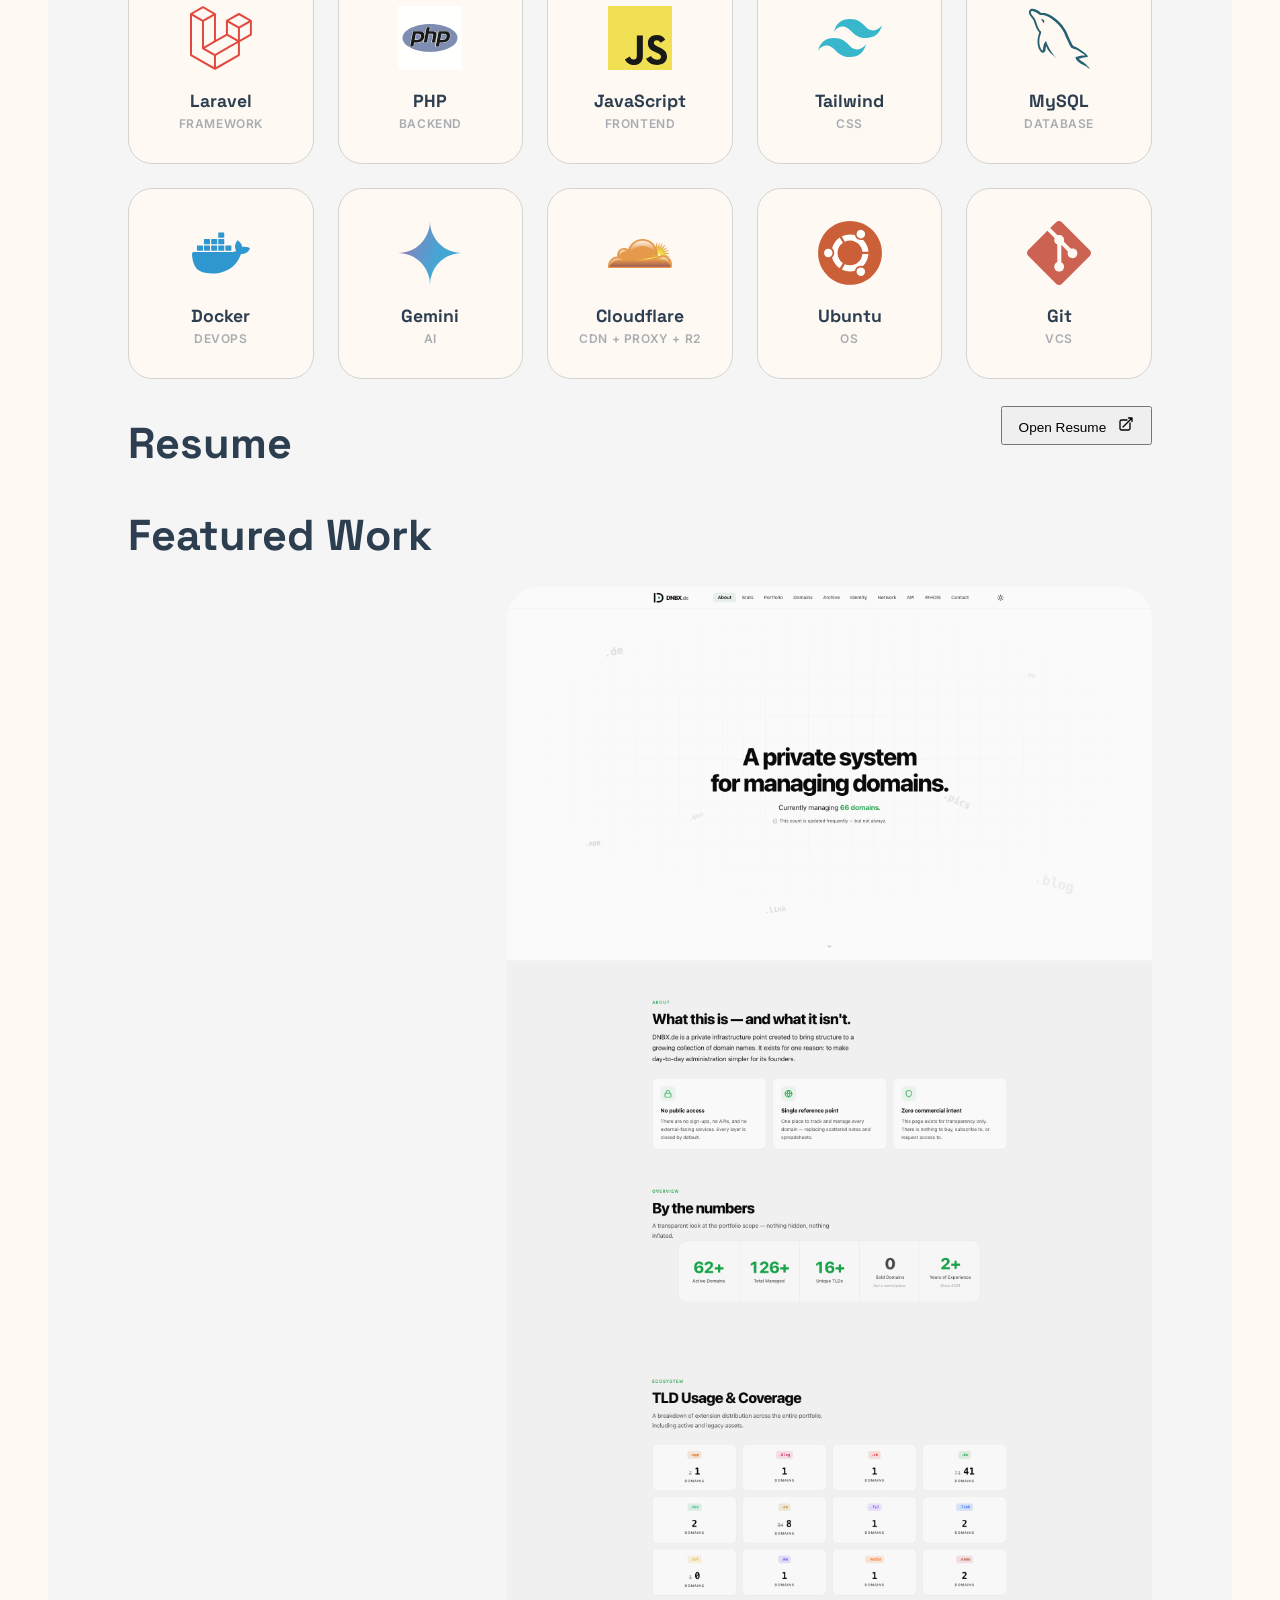
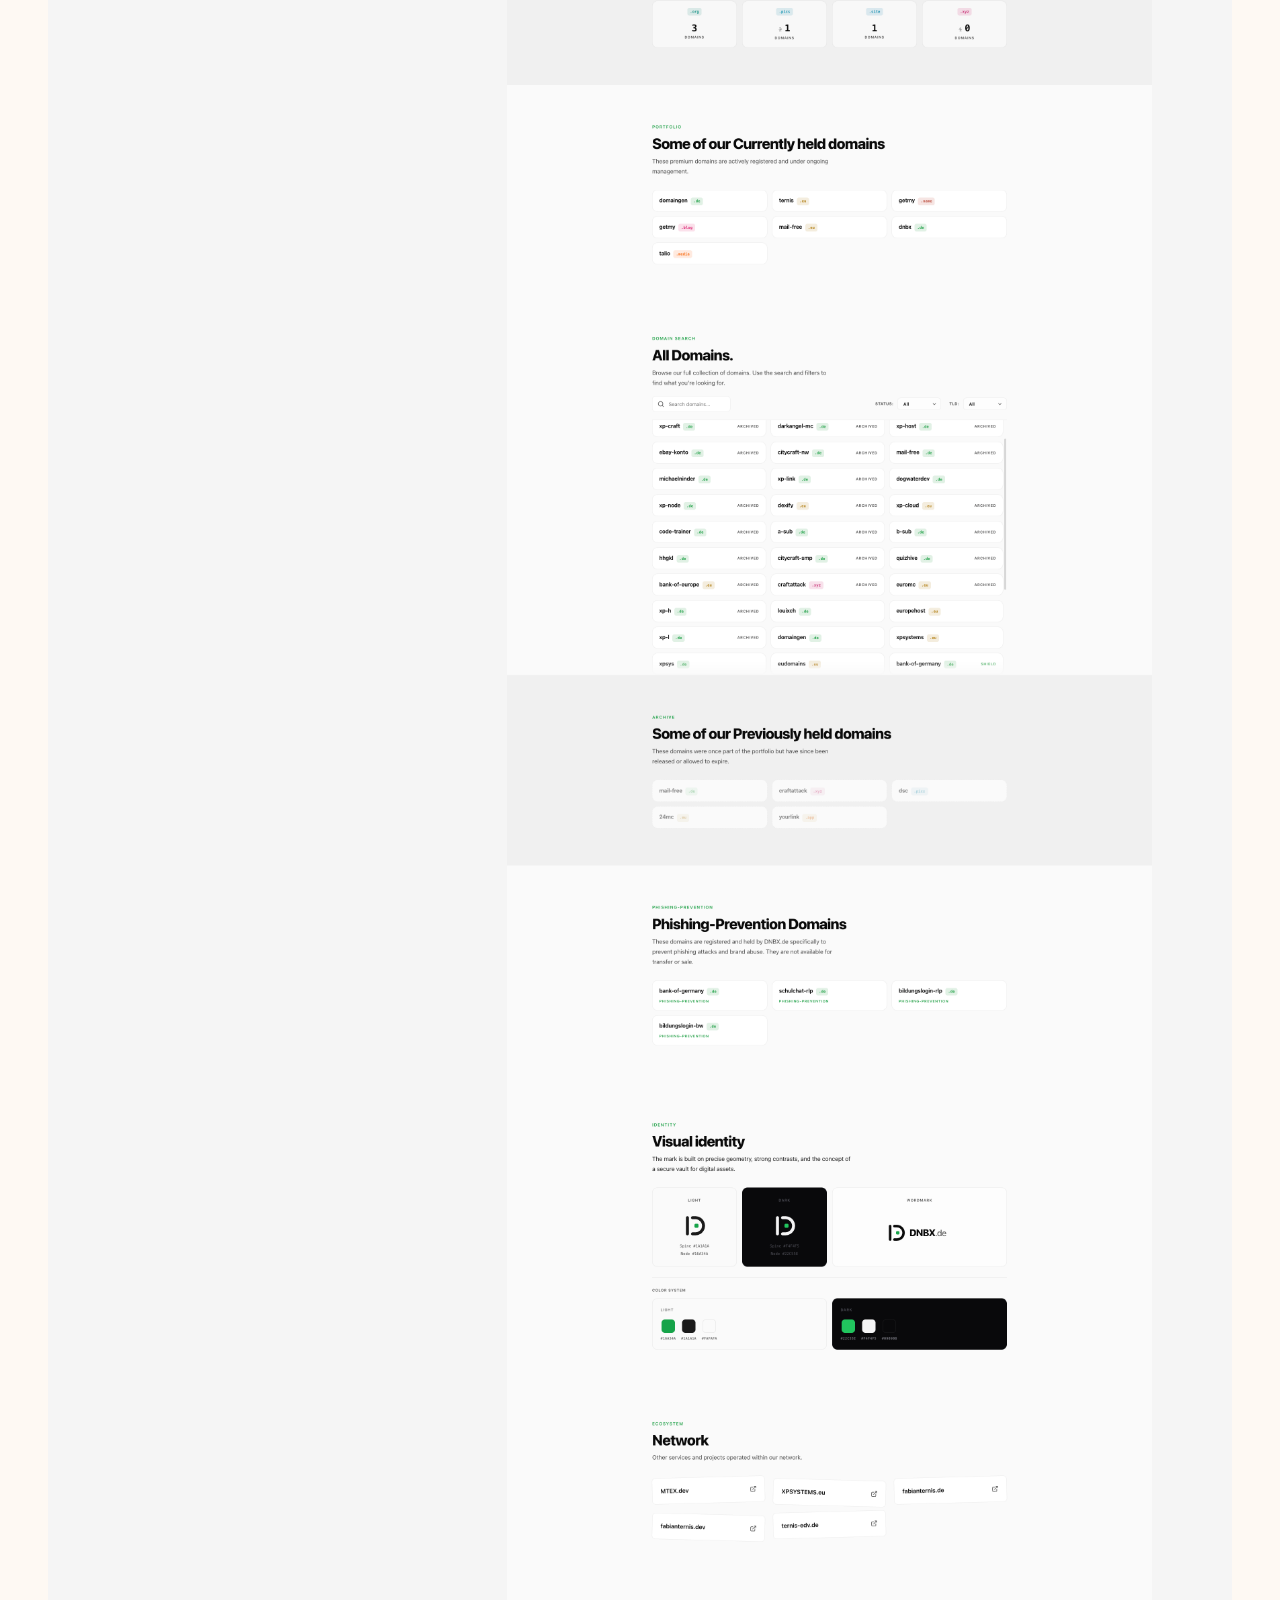
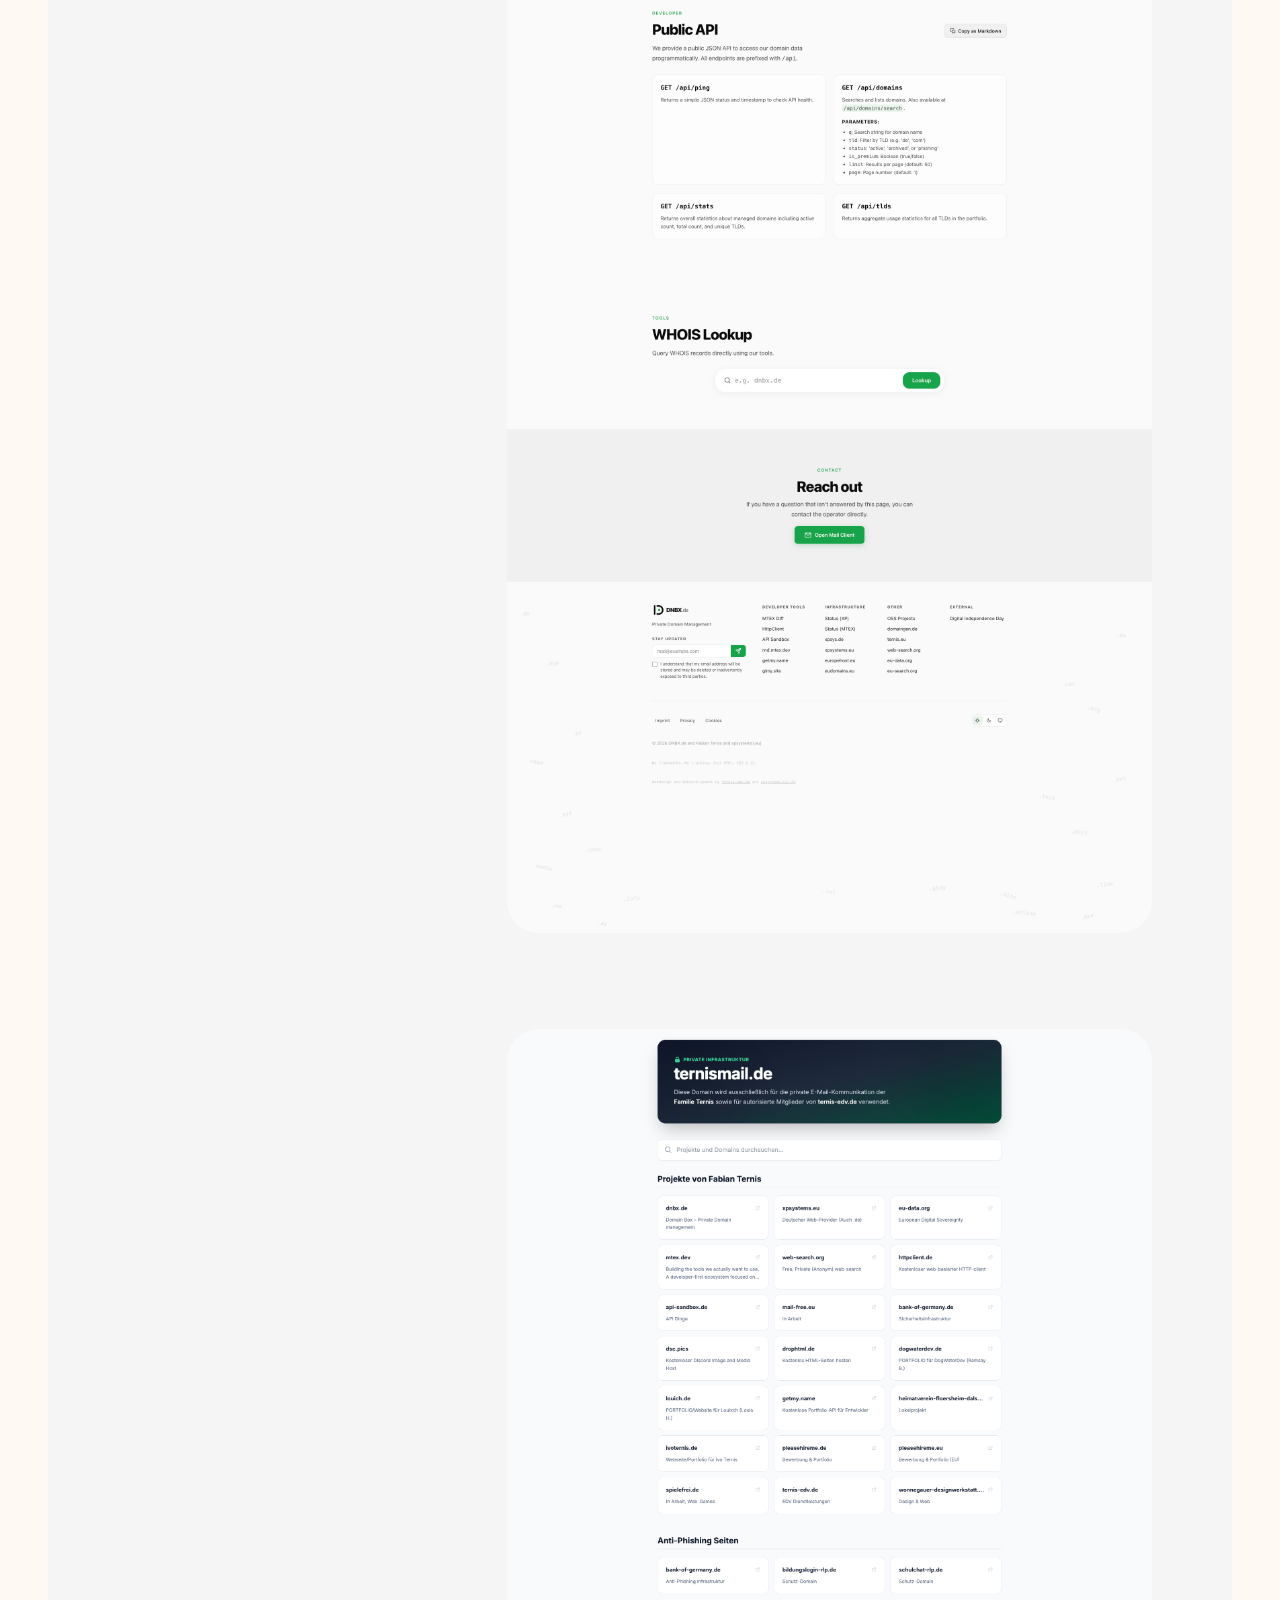
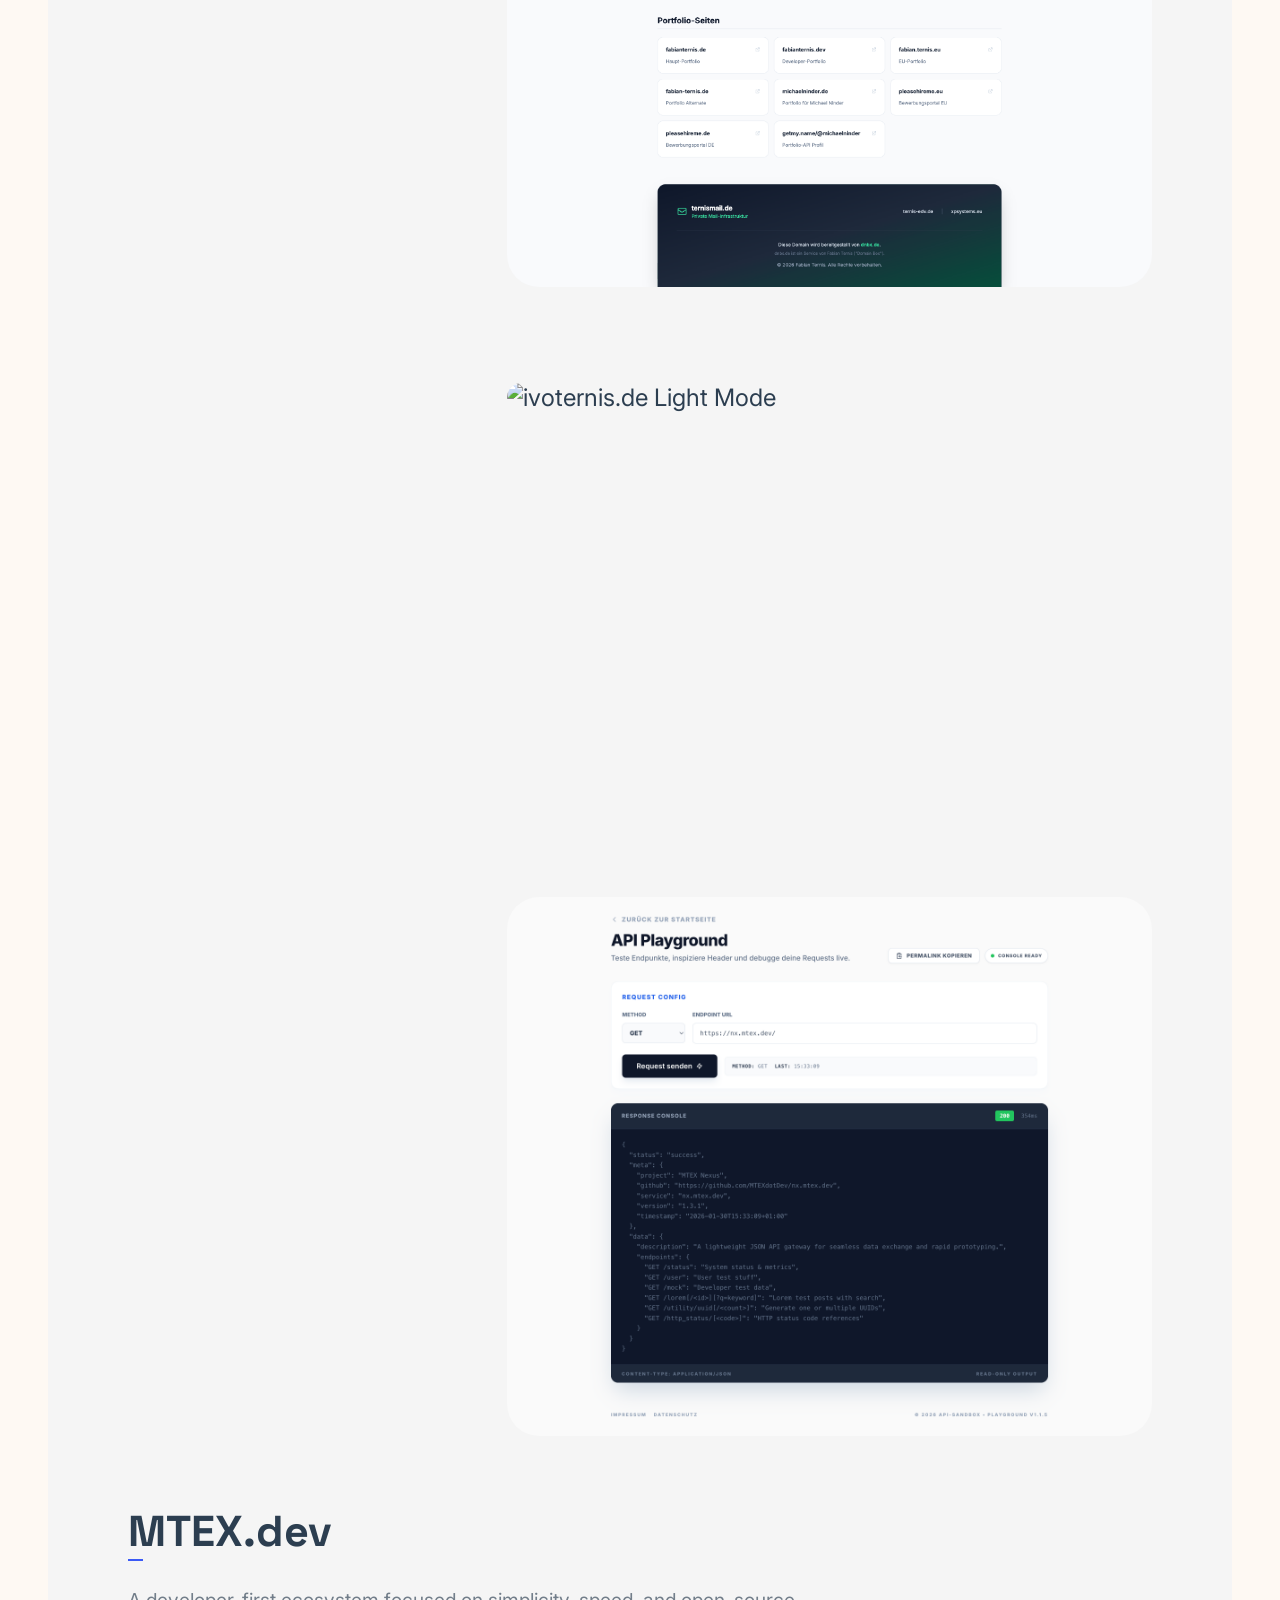
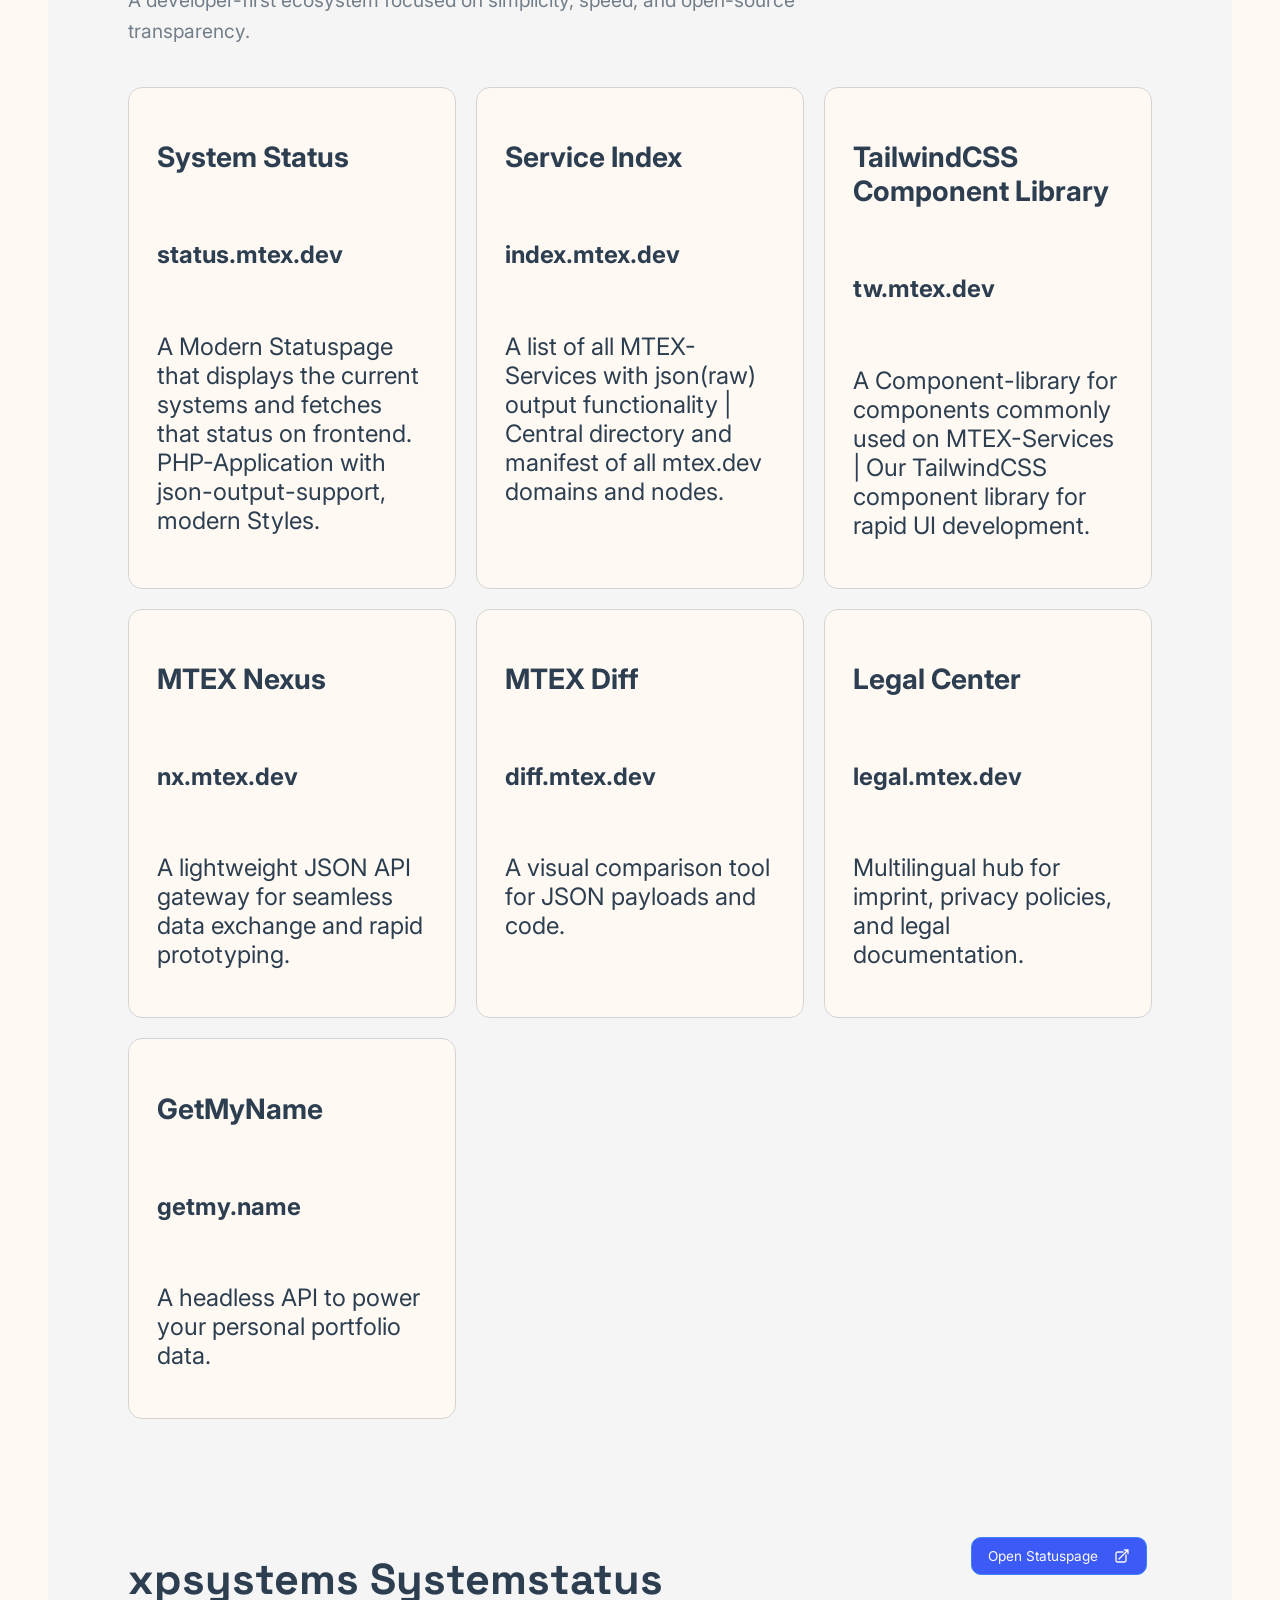
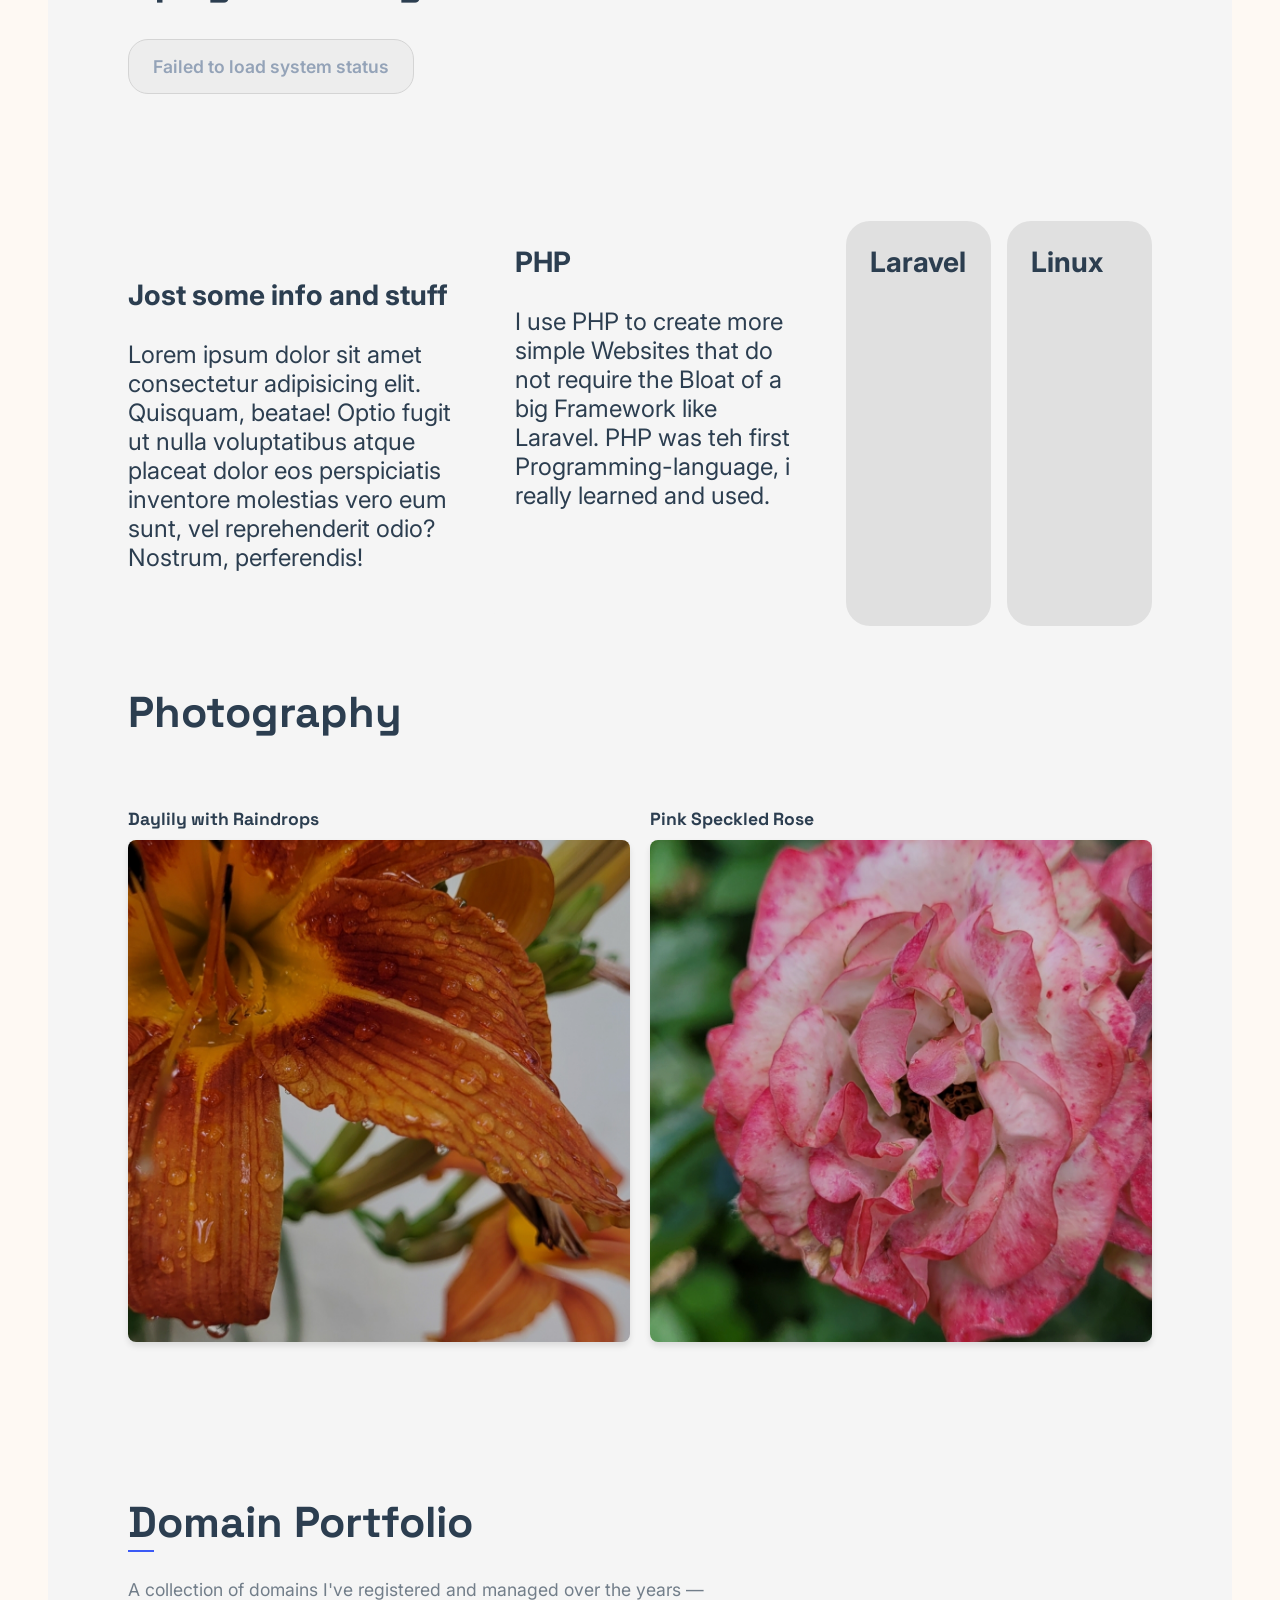
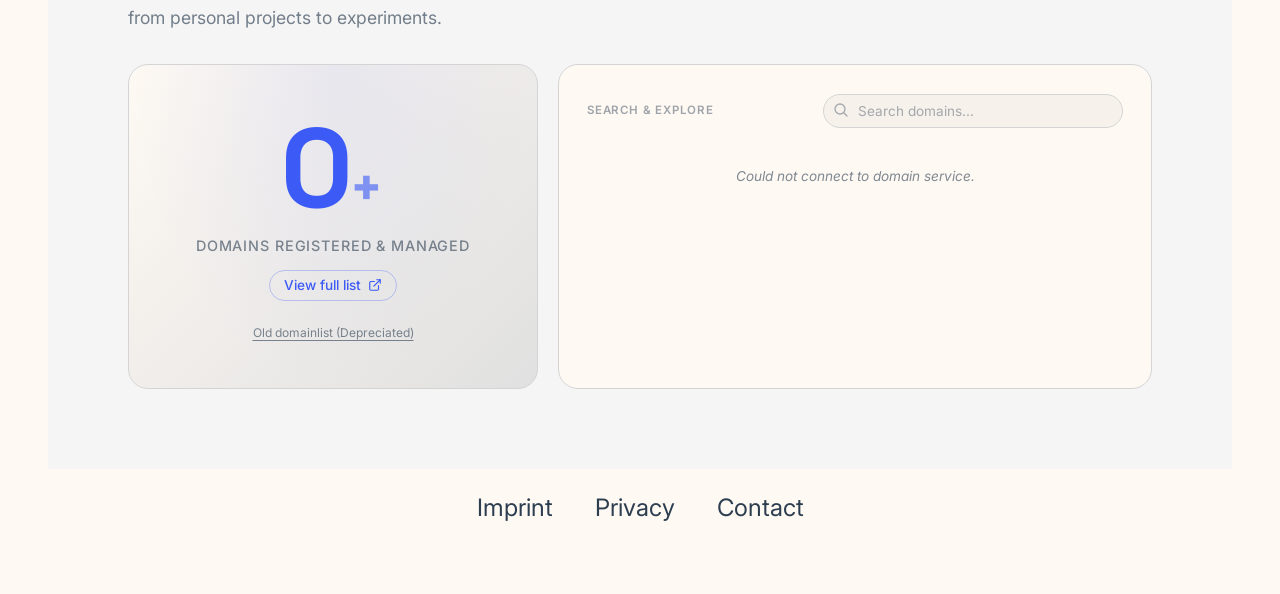
==== commit 43fbbee0: "style: nest css and format html" ====
--- a/index.html
+++ b/index.html
@@ -1,14 +1,22 @@
-<!DOCTYPE html>
+<!doctype html>
 <html lang="de">
   <head>
     <meta charset="UTF-8" />
     <meta name="viewport" content="width=device-width, initial-scale=1.0" />
     <title>Fabian Ternis</title>
     <link rel="stylesheet" href="assets/css/styles.css" />
-    <link href="https://fonts.googleapis.com/css2?family=Open+Sans:wght@400;600&family=Montserrat:wght@500;700&display=swap" rel="stylesheet"/> 
+    <link
+      href="https://fonts.googleapis.com/css2?family=Open+Sans:wght@400;600&family=Montserrat:wght@500;700&display=swap"
+      rel="stylesheet"
+    />
 
     <script>
-      const theme = localStorage.getItem("theme-preference") || (window.matchMedia("(prefers-color-scheme: dark)").matches ? "dark" : "light"); document.documentElement.setAttribute("data-theme", theme);
+      const theme =
+        localStorage.getItem("theme-preference") ||
+        (window.matchMedia("(prefers-color-scheme: dark)").matches
+          ? "dark"
+          : "light");
+      document.documentElement.setAttribute("data-theme", theme);
     </script>
     <script src="https://cdn.jsdelivr.net/npm/marked/marked.min.js"></script>
   </head>
@@ -23,7 +31,11 @@
     <nav>
       <!--a class="logo prevent-select" href="/#">fabianternis</a-->
       <a class="logo prevent-select" href="#">fabianternis</a>
-      <button class="hamburger-menu" aria-label="Toggle menu" aria-expanded="false">
+      <button
+        class="hamburger-menu"
+        aria-label="Toggle menu"
+        aria-expanded="false"
+      >
         <span></span>
         <span></span>
         <span></span>
@@ -37,113 +49,324 @@
       </ul>
       <ul class="nav-links prevent-select">
         <button class="nav-search-btn search-trigger">
-            <svg class="nav-search-icon" xmlns="http://www.w3.org/2000/svg" fill="none" viewBox="0 0 24 24" stroke-width="2" stroke="currentColor">
-                <path stroke-linecap="round" stroke-linejoin="round" d="m21 21-5.197-5.197m0 0A7.5 7.5 0 1 0 5.196 5.196a7.5 7.5 0 0 0 10.607 10.607Z" />
-            </svg>
-            <span>Search</span>
-            <span class="nav-search-kbd">⌘K</span>
+          <svg
+            class="nav-search-icon"
+            xmlns="http://www.w3.org/2000/svg"
+            fill="none"
+            viewBox="0 0 24 24"
+            stroke-width="2"
+            stroke="currentColor"
+          >
+            <path
+              stroke-linecap="round"
+              stroke-linejoin="round"
+              d="m21 21-5.197-5.197m0 0A7.5 7.5 0 1 0 5.196 5.196a7.5 7.5 0 0 0 10.607 10.607Z"
+            />
+          </svg>
+          <span>Search</span>
+          <span class="nav-search-kbd">⌘K</span>
         </button>
         <div id="themeToggle">
-            <svg xmlns="http://www.w3.org/2000/svg" fill="none" viewBox="0 0 24 24" stroke-width="1.5" stroke="currentColor" class="dark-icon">
-                <path stroke-linecap="round" stroke-linejoin="round" d="M21.752 15.002A9.72 9.72 0 0 1 18 15.75c-5.385 0-9.75-4.365-9.75-9.75 0-1.33.266-2.597.748-3.752A9.753 9.753 0 0 0 3 11.25C3 16.635 7.365 21 12.75 21a9.753 9.753 0 0 0 9.002-5.998Z" />
-            </svg>
-            <!--svg xmlns="http://www.w3.org/2000/svg" fill="none" viewBox="0 0 24 24" stroke-width="1.5" stroke="currentColor" class="light-icon">
+          <svg
+            xmlns="http://www.w3.org/2000/svg"
+            fill="none"
+            viewBox="0 0 24 24"
+            stroke-width="1.5"
+            stroke="currentColor"
+            class="dark-icon"
+          >
+            <path
+              stroke-linecap="round"
+              stroke-linejoin="round"
+              d="M21.752 15.002A9.72 9.72 0 0 1 18 15.75c-5.385 0-9.75-4.365-9.75-9.75 0-1.33.266-2.597.748-3.752A9.753 9.753 0 0 0 3 11.25C3 16.635 7.365 21 12.75 21a9.753 9.753 0 0 0 9.002-5.998Z"
+            />
+          </svg>
+          <!--svg xmlns="http://www.w3.org/2000/svg" fill="none" viewBox="0 0 24 24" stroke-width="1.5" stroke="currentColor" class="light-icon">
                 <path stroke-linecap="round" stroke-linejoin="round" d="M12 3v2.25m6.364.386-1.591 1.591M21 12h-2.25m-.386 6.364-1.591-1.591M12 18.75V21m-4.773-4.227-1.591 1.591M5.25 12H3m4.227-4.773L5.636 5.636M15.75 12a3.75 3.75 0 1 1-7.5 0 3.75 3.75 0 0 1 7.5 0Z" />
             </svg-->
-            <svg xmlns="http://www.w3.org/2000/svg" fill="none" viewBox="0 0 24 24" stroke-width="1.5" stroke="currentColor" class="light-icon">
-                <path stroke-linecap="round" stroke-linejoin="round" d="M12 18v-5.25m0 0a6.01 6.01 0 0 0 1.5-.189m-1.5.189a6.01 6.01 0 0 1-1.5-.189m3.75 7.478a12.06 12.06 0 0 1-4.5 0m3.75 2.383a14.406 14.406 0 0 1-3 0M14.25 18v-.192c0-.983.658-1.823 1.508-2.316a7.5 7.5 0 1 0-7.517 0c.85.493 1.509 1.333 1.509 2.316V18" />
-            </svg>
-            <svg xmlns="http://www.w3.org/2000/svg" fill="none" viewBox="0 0 24 24" stroke-width="1.5" stroke="currentColor" class="auto-icon">
-                <path stroke-linecap="round" stroke-linejoin="round" d="M9 17.25v1.007a3 3 0 0 1-.879 2.122L7.5 21h9l-.621-.621A3 3 0 0 1 15 18.257V17.25m6-12V15a2.25 2.25 0 0 1-2.25 2.25H5.25A2.25 2.25 0 0 1 3 15V5.25m18 0A2.25 2.25 0 0 0 18.75 3H5.25A2.25 2.25 0 0 0 3 5.25m18 0V12a2.25 2.25 0 0 1-2.25 2.25H5.25A2.25 2.25 0 0 1 3 12V5.25" />
-            </svg>
+          <svg
+            xmlns="http://www.w3.org/2000/svg"
+            fill="none"
+            viewBox="0 0 24 24"
+            stroke-width="1.5"
+            stroke="currentColor"
+            class="light-icon"
+          >
+            <path
+              stroke-linecap="round"
+              stroke-linejoin="round"
+              d="M12 18v-5.25m0 0a6.01 6.01 0 0 0 1.5-.189m-1.5.189a6.01 6.01 0 0 1-1.5-.189m3.75 7.478a12.06 12.06 0 0 1-4.5 0m3.75 2.383a14.406 14.406 0 0 1-3 0M14.25 18v-.192c0-.983.658-1.823 1.508-2.316a7.5 7.5 0 1 0-7.517 0c.85.493 1.509 1.333 1.509 2.316V18"
+            />
+          </svg>
+          <svg
+            xmlns="http://www.w3.org/2000/svg"
+            fill="none"
+            viewBox="0 0 24 24"
+            stroke-width="1.5"
+            stroke="currentColor"
+            class="auto-icon"
+          >
+            <path
+              stroke-linecap="round"
+              stroke-linejoin="round"
+              d="M9 17.25v1.007a3 3 0 0 1-.879 2.122L7.5 21h9l-.621-.621A3 3 0 0 1 15 18.257V17.25m6-12V15a2.25 2.25 0 0 1-2.25 2.25H5.25A2.25 2.25 0 0 1 3 15V5.25m18 0A2.25 2.25 0 0 0 18.75 3H5.25A2.25 2.25 0 0 0 3 5.25m18 0V12a2.25 2.25 0 0 1-2.25 2.25H5.25A2.25 2.25 0 0 1 3 12V5.25"
+            />
+          </svg>
         </div>
 
-        <button id="languageSwitch"><img src="assets/img/flags/de.png" class="flag"></button>
+        <button id="languageSwitch">
+          <img src="assets/img/flags/de.png" class="flag" />
+        </button>
       </ul>
     </nav>
     <main>
       <div class="content-wrapper">
         <div class="hero-container">
           <div class="hero-spreaded-icons">
-            <div class="icon-spreaded-wrapper icon-tailwind"><div class="icon-spreaded"></div></div>
-            <div class="icon-spreaded-wrapper icon-laravel"><div class="icon-spreaded"></div></div>
-            <div class="icon-spreaded-wrapper icon-php"><div class="icon-spreaded"></div></div>
+            <div class="icon-spreaded-wrapper icon-tailwind">
+              <div class="icon-spreaded"></div>
+            </div>
+            <div class="icon-spreaded-wrapper icon-laravel">
+              <div class="icon-spreaded"></div>
+            </div>
+            <div class="icon-spreaded-wrapper icon-php">
+              <div class="icon-spreaded"></div>
+            </div>
           </div>
           <div class="introduction" data-language="en">
-            <h2>Hey there <span class="animated-hand">👋</span><span class="animated-exclamation_mark">!</span></h2>
+            <h2>
+              Hey there <span class="animated-hand">👋</span
+              ><span class="animated-exclamation_mark">!</span>
+            </h2>
             <h3 class="hero-title">
               I'm
               <span class="name"
-                ><span aria-label="F">F</span><span aria-label="a">a</span><span aria-label="b">b</span><span aria-label="i">i</span><span aria-label="a">a</span><span aria-label="n">n</span>
-                <span aria-label="T">T</span><span aria-label="e">e</span><span aria-label="r">r</span><span aria-label="n">n</span><span aria-label="i">i</span><span aria-label="s">s</span></span
+                ><span aria-label="F">F</span><span aria-label="a">a</span
+                ><span aria-label="b">b</span><span aria-label="i">i</span
+                ><span aria-label="a">a</span><span aria-label="n">n</span>
+                <span aria-label="T">T</span><span aria-label="e">e</span
+                ><span aria-label="r">r</span><span aria-label="n">n</span
+                ><span aria-label="i">i</span
+                ><span aria-label="s">s</span></span
               >, a self-taught <span class="location">German</span>
-<span class="designed" id="designed-en">
-  webdeveloper
-  <span class="designed-handle tl"></span>
-  <span class="designed-handle tr"></span>
-  <span class="designed-handle bl"></span>
-  <span class="designed-handle br"></span>
-  <span class="designed-badge">0 × 0</span>
-</span>
-              <span class="specialization">specializing in <svg class="header-logo" data-hover-image="assets/img/other/hero_hover_laravel_16x9.webp" xmlns="http://www.w3.org/2000/svg" viewBox="0 0 113.02 28.1942764712217"><title>Laravel</title><path fill="#ff2d20" d="M4.44 0v23.05h8.34v3.97H0V0h4.44zm24 11.46V9.03h4.22v18h-4.2v-2.44c-.58.9-1.38 1.6-2.42 2.1-1.04.53-2.1.78-3.15.78-1.37 0-2.62-.25-3.75-.75a8.76 8.76 0 0 1-2.92-2.06 9.6 9.6 0 0 1-1.9-3 9.72 9.72 0 0 1-.67-3.64c0-1.26.23-2.47.68-3.6a9.56 9.56 0 0 1 1.9-3.04 8.77 8.77 0 0 1 2.9-2.08c1.14-.5 2.4-.75 3.75-.75 1.05 0 2.1.26 3.14.77 1.04.52 1.84 1.22 2.4 2.12zm-.38 8.77a6.3 6.3 0 0 0 .4-2.2c0-.78-.14-1.5-.4-2.2A5.58 5.58 0 0 0 26.98 14a5.23 5.23 0 0 0-1.68-1.22 5.16 5.16 0 0 0-2.18-.47c-.8 0-1.52.17-2.16.48A5.3 5.3 0 0 0 19.3 14a5.3 5.3 0 0 0-1.06 1.83 6.56 6.56 0 0 0-.37 2.2c0 .77.12 1.5.37 2.2.24.7.6 1.3 1.06 1.8a5.28 5.28 0 0 0 1.66 1.25c.64.3 1.36.46 2.16.46s1.53-.15 2.18-.46a5.22 5.22 0 0 0 1.68-1.24 5.58 5.58 0 0 0 1.08-1.8zm7.92 6.8v-18H47.4v4.14h-7.22v13.85h-4.2zm26.67-15.57V9.03h4.2v18h-4.2v-2.44c-.56.9-1.37 1.6-2.4 2.1-1.05.53-2.1.78-3.16.78-1.37 0-2.62-.25-3.75-.75a8.76 8.76 0 0 1-2.92-2.06 9.6 9.6 0 0 1-1.9-3 9.72 9.72 0 0 1-.66-3.64c0-1.26.22-2.47.67-3.6a9.56 9.56 0 0 1 1.9-3.04 8.77 8.77 0 0 1 2.9-2.08c1.14-.5 2.4-.75 3.75-.75 1.05 0 2.1.26 3.14.77 1.04.52 1.85 1.22 2.4 2.12zm-.38 8.77a6.3 6.3 0 0 0 .38-2.2c0-.78-.13-1.5-.38-2.2A5.58 5.58 0 0 0 61.2 14a5.23 5.23 0 0 0-1.7-1.22c-.65-.3-1.38-.47-2.17-.47-.8 0-1.52.17-2.17.48A5.3 5.3 0 0 0 53.5 14a5.3 5.3 0 0 0-1.06 1.83 6.56 6.56 0 0 0-.36 2.2c0 .77.12 1.5.36 2.2.25.7.6 1.3 1.06 1.8a5.28 5.28 0 0 0 1.66 1.25c.65.3 1.37.46 2.17.46.8 0 1.52-.15 2.18-.46a5.22 5.22 0 0 0 1.7-1.24 5.58 5.58 0 0 0 1.07-1.8zm21.46-11.2H88l-6.9 18h-5.3l-6.9-18h4.25l5.3 13.78 5.28-13.77zm13.44-.46c5.73 0 9.64 5.08 8.9 11.02H92.1c0 1.54 1.58 4.54 5.3 4.54 3.2 0 5.35-2.8 5.35-2.8l2.84 2.2c-2.55 2.7-4.63 3.95-7.9 3.95-5.82 0-9.76-3.7-9.76-9.47 0-5.23 4.08-9.46 9.23-9.46zm-5.05 7.9h10.1c-.04-.35-.6-4.56-5.08-4.56-4.5 0-4.98 4.22-5.02 4.56zM108.82 27V0h4.2v27.02h-4.2z"/></svg> &amp; <svg class="header-logo" data-hover-image="assets/img/other/hero_hover_php_16x9.webp" viewBox="0 0 96.17000000000002 48.124" xmlns="http://www.w3.org/2000/svg"><title>PHP</title><path fill="var(--text-color, currentColor)" d="M7.579 10.123h14.204c4.169.035 7.19 1.237 9.063 3.604s2.491 5.6 1.855 9.699c-.247 1.873-.795 3.71-1.643 5.512a16.385 16.385 0 0 1-3.392 4.876c-1.767 1.837-3.657 3.003-5.671 3.498s-4.099.742-6.254.742h-6.36l-2.014 10.07H0zm6.201 6.042l-3.18 15.9c.212.035.424.053.636.053h.742c3.392.035 6.219-.3 8.48-1.007 2.261-.742 3.781-3.321 4.558-7.738.636-3.71 0-5.848-1.908-6.413-1.873-.565-4.222-.83-7.049-.795-.424.035-.83.053-1.219.053h-1.113zM41.093 0h7.314L46.34 10.123h6.572c3.604.071 6.289.813 8.056 2.226 1.802 1.413 2.332 4.099 1.59 8.056l-3.551 17.649h-7.42L54.979 21.2c.353-1.767.247-3.021-.318-3.763s-1.784-1.113-3.657-1.113l-5.883-.053-4.346 21.783h-7.314zM70.412 10.123h14.204c4.169.035 7.19 1.237 9.063 3.604s2.491 5.6 1.855 9.699c-.247 1.873-.795 3.71-1.643 5.512a16.385 16.385 0 0 1-3.392 4.876c-1.767 1.837-3.657 3.003-5.671 3.498s-4.099.742-6.254.742h-6.36L70.2 48.124h-7.367zm6.201 6.042l-3.18 15.9c.212.035.424.053.636.053h.742c3.392.035 6.219-.3 8.48-1.007 2.261-.742 3.781-3.321 4.558-7.738.636-3.71 0-5.848-1.908-6.413-1.873-.565-4.222-.83-7.049-.795-.424.035-.83.053-1.219.053H76.56z"/></svg>.</span>
-              <br><span class="smaller-intro"><span class="buildings">I build Stuff like <a href="https://dnbx.de?ref=fabianternis.de_hero_build_item" target="_blank" class="build-item" data-hover-image="assets/img/other/hero_hover_build_dnbx.de.png" data-hover-title="Domain Box" data-hover-subtitle="A private system for managing domains.">
-                <svg xmlns="http://www.w3.org/2000/svg" viewBox="0 0 160 48" class="build-dnbx" aria-hidden="true">
-                  <g transform="translate(0,0)">
-                    <line x1="10" y1="8" x2="10" y2="40" class="dnbx-spine"></line>
-                    <path d="M20 8 L26 8 C34.836 8 42 15.163 42 24 C42 32.836 34.836 40 26 40 L20 40" class="dnbx-curve"></path>
-                    <rect x="24" y="20" width="8" height="8" rx="2.5" class="dnbx-node"></rect>
-                  </g>
-                  <text x="56" y="32" class="dnbx-text">DNBX<tspan class="dnbx-tld">.de</tspan></text>
+              <span class="designed" id="designed-en">
+                webdeveloper
+                <span class="designed-handle tl"></span>
+                <span class="designed-handle tr"></span>
+                <span class="designed-handle bl"></span>
+                <span class="designed-handle br"></span>
+                <span class="designed-badge">0 × 0</span>
+              </span>
+              <span class="specialization"
+                >specializing in
+                <svg
+                  class="header-logo"
+                  data-hover-image="assets/img/other/hero_hover_laravel_16x9.webp"
+                  xmlns="http://www.w3.org/2000/svg"
+                  viewBox="0 0 113.02 28.1942764712217"
+                >
+                  <title>Laravel</title>
+                  <path
+                    fill="#ff2d20"
+                    d="M4.44 0v23.05h8.34v3.97H0V0h4.44zm24 11.46V9.03h4.22v18h-4.2v-2.44c-.58.9-1.38 1.6-2.42 2.1-1.04.53-2.1.78-3.15.78-1.37 0-2.62-.25-3.75-.75a8.76 8.76 0 0 1-2.92-2.06 9.6 9.6 0 0 1-1.9-3 9.72 9.72 0 0 1-.67-3.64c0-1.26.23-2.47.68-3.6a9.56 9.56 0 0 1 1.9-3.04 8.77 8.77 0 0 1 2.9-2.08c1.14-.5 2.4-.75 3.75-.75 1.05 0 2.1.26 3.14.77 1.04.52 1.84 1.22 2.4 2.12zm-.38 8.77a6.3 6.3 0 0 0 .4-2.2c0-.78-.14-1.5-.4-2.2A5.58 5.58 0 0 0 26.98 14a5.23 5.23 0 0 0-1.68-1.22 5.16 5.16 0 0 0-2.18-.47c-.8 0-1.52.17-2.16.48A5.3 5.3 0 0 0 19.3 14a5.3 5.3 0 0 0-1.06 1.83 6.56 6.56 0 0 0-.37 2.2c0 .77.12 1.5.37 2.2.24.7.6 1.3 1.06 1.8a5.28 5.28 0 0 0 1.66 1.25c.64.3 1.36.46 2.16.46s1.53-.15 2.18-.46a5.22 5.22 0 0 0 1.68-1.24 5.58 5.58 0 0 0 1.08-1.8zm7.92 6.8v-18H47.4v4.14h-7.22v13.85h-4.2zm26.67-15.57V9.03h4.2v18h-4.2v-2.44c-.56.9-1.37 1.6-2.4 2.1-1.05.53-2.1.78-3.16.78-1.37 0-2.62-.25-3.75-.75a8.76 8.76 0 0 1-2.92-2.06 9.6 9.6 0 0 1-1.9-3 9.72 9.72 0 0 1-.66-3.64c0-1.26.22-2.47.67-3.6a9.56 9.56 0 0 1 1.9-3.04 8.77 8.77 0 0 1 2.9-2.08c1.14-.5 2.4-.75 3.75-.75 1.05 0 2.1.26 3.14.77 1.04.52 1.85 1.22 2.4 2.12zm-.38 8.77a6.3 6.3 0 0 0 .38-2.2c0-.78-.13-1.5-.38-2.2A5.58 5.58 0 0 0 61.2 14a5.23 5.23 0 0 0-1.7-1.22c-.65-.3-1.38-.47-2.17-.47-.8 0-1.52.17-2.17.48A5.3 5.3 0 0 0 53.5 14a5.3 5.3 0 0 0-1.06 1.83 6.56 6.56 0 0 0-.36 2.2c0 .77.12 1.5.36 2.2.25.7.6 1.3 1.06 1.8a5.28 5.28 0 0 0 1.66 1.25c.65.3 1.37.46 2.17.46.8 0 1.52-.15 2.18-.46a5.22 5.22 0 0 0 1.7-1.24 5.58 5.58 0 0 0 1.07-1.8zm21.46-11.2H88l-6.9 18h-5.3l-6.9-18h4.25l5.3 13.78 5.28-13.77zm13.44-.46c5.73 0 9.64 5.08 8.9 11.02H92.1c0 1.54 1.58 4.54 5.3 4.54 3.2 0 5.35-2.8 5.35-2.8l2.84 2.2c-2.55 2.7-4.63 3.95-7.9 3.95-5.82 0-9.76-3.7-9.76-9.47 0-5.23 4.08-9.46 9.23-9.46zm-5.05 7.9h10.1c-.04-.35-.6-4.56-5.08-4.56-4.5 0-4.98 4.22-5.02 4.56zM108.82 27V0h4.2v27.02h-4.2z"
+                  />
                 </svg>
-              </a></span></span>
+                &amp;
+                <svg
+                  class="header-logo"
+                  data-hover-image="assets/img/other/hero_hover_php_16x9.webp"
+                  viewBox="0 0 96.17000000000002 48.124"
+                  xmlns="http://www.w3.org/2000/svg"
+                >
+                  <title>PHP</title>
+                  <path
+                    fill="var(--text-color, currentColor)"
+                    d="M7.579 10.123h14.204c4.169.035 7.19 1.237 9.063 3.604s2.491 5.6 1.855 9.699c-.247 1.873-.795 3.71-1.643 5.512a16.385 16.385 0 0 1-3.392 4.876c-1.767 1.837-3.657 3.003-5.671 3.498s-4.099.742-6.254.742h-6.36l-2.014 10.07H0zm6.201 6.042l-3.18 15.9c.212.035.424.053.636.053h.742c3.392.035 6.219-.3 8.48-1.007 2.261-.742 3.781-3.321 4.558-7.738.636-3.71 0-5.848-1.908-6.413-1.873-.565-4.222-.83-7.049-.795-.424.035-.83.053-1.219.053h-1.113zM41.093 0h7.314L46.34 10.123h6.572c3.604.071 6.289.813 8.056 2.226 1.802 1.413 2.332 4.099 1.59 8.056l-3.551 17.649h-7.42L54.979 21.2c.353-1.767.247-3.021-.318-3.763s-1.784-1.113-3.657-1.113l-5.883-.053-4.346 21.783h-7.314zM70.412 10.123h14.204c4.169.035 7.19 1.237 9.063 3.604s2.491 5.6 1.855 9.699c-.247 1.873-.795 3.71-1.643 5.512a16.385 16.385 0 0 1-3.392 4.876c-1.767 1.837-3.657 3.003-5.671 3.498s-4.099.742-6.254.742h-6.36L70.2 48.124h-7.367zm6.201 6.042l-3.18 15.9c.212.035.424.053.636.053h.742c3.392.035 6.219-.3 8.48-1.007 2.261-.742 3.781-3.321 4.558-7.738.636-3.71 0-5.848-1.908-6.413-1.873-.565-4.222-.83-7.049-.795-.424.035-.83.053-1.219.053H76.56z"
+                  /></svg
+                >.</span
+              >
+              <br /><span class="smaller-intro"
+                ><span class="buildings"
+                  >I build Stuff like
+                  <a
+                    href="https://dnbx.de?ref=fabianternis.de_hero_build_item"
+                    target="_blank"
+                    class="build-item"
+                    data-hover-image="assets/img/other/hero_hover_build_dnbx.de.png"
+                    data-hover-title="Domain Box"
+                    data-hover-subtitle="A private system for managing domains."
+                  >
+                    <svg
+                      xmlns="http://www.w3.org/2000/svg"
+                      viewBox="0 0 160 48"
+                      class="build-dnbx"
+                      aria-hidden="true"
+                    >
+                      <g transform="translate(0,0)">
+                        <line
+                          x1="10"
+                          y1="8"
+                          x2="10"
+                          y2="40"
+                          class="dnbx-spine"
+                        ></line>
+                        <path
+                          d="M20 8 L26 8 C34.836 8 42 15.163 42 24 C42 32.836 34.836 40 26 40 L20 40"
+                          class="dnbx-curve"
+                        ></path>
+                        <rect
+                          x="24"
+                          y="20"
+                          width="8"
+                          height="8"
+                          rx="2.5"
+                          class="dnbx-node"
+                        ></rect>
+                      </g>
+                      <text x="56" y="32" class="dnbx-text">
+                        DNBX
+                        <tspan class="dnbx-tld">.de</tspan>
+                      </text>
+                    </svg>
+                  </a></span
+                ></span
+              >
             </h3>
           </div>
           <div class="introduction" data-language="de">
-            <h2>Hallo <span class="animated-hand">👋</span><span class="animated-exclamation_mark">!</span></h2>
+            <h2>
+              Hallo <span class="animated-hand">👋</span
+              ><span class="animated-exclamation_mark">!</span>
+            </h2>
             <h3 class="hero-title">
               Ich bin
               <span class="name"
-                ><span aria-label="F">F</span><span aria-label="a">a</span><span aria-label="b">b</span><span aria-label="i">i</span><span aria-label="a">a</span><span aria-label="n">n</span>
-                <span aria-label="T">T</span><span aria-label="e">e</span><span aria-label="r">r</span><span aria-label="n">n</span><span aria-label="i">i</span><span aria-label="s">s</span></span
-              >.<br />Ein selbsterlernter 
-<span class="designed" id="designed-en">
-  Webentwickler
-  <span class="designed-handle tl"></span>
-  <span class="designed-handle tr"></span>
-  <span class="designed-handle bl"></span>
-  <span class="designed-handle br"></span>
-  <span class="designed-badge">0 × 0</span>
-</span> aus <span class="location">Rheinland-Pfalz</span>, der sich auf
-              <span class="specialization"><svg class="header-logo" data-hover-image="assets/img/other/hero_hover_laravel_16x9.webp" xmlns="http://www.w3.org/2000/svg" viewBox="0 0 113.02 28.1942764712217"><title>Laravel</title><path fill="#ff2d20" d="M4.44 0v23.05h8.34v3.97H0V0h4.44zm24 11.46V9.03h4.22v18h-4.2v-2.44c-.58.9-1.38 1.6-2.42 2.1-1.04.53-2.1.78-3.15.78-1.37 0-2.62-.25-3.75-.75a8.76 8.76 0 0 1-2.92-2.06 9.6 9.6 0 0 1-1.9-3 9.72 9.72 0 0 1-.67-3.64c0-1.26.23-2.47.68-3.6a9.56 9.56 0 0 1 1.9-3.04 8.77 8.77 0 0 1 2.9-2.08c1.14-.5 2.4-.75 3.75-.75 1.05 0 2.1.26 3.14.77 1.04.52 1.84 1.22 2.4 2.12zm-.38 8.77a6.3 6.3 0 0 0 .4-2.2c0-.78-.14-1.5-.4-2.2A5.58 5.58 0 0 0 26.98 14a5.23 5.23 0 0 0-1.68-1.22 5.16 5.16 0 0 0-2.18-.47c-.8 0-1.52.17-2.16.48A5.3 5.3 0 0 0 19.3 14a5.3 5.3 0 0 0-1.06 1.83 6.56 6.56 0 0 0-.37 2.2c0 .77.12 1.5.37 2.2.24.7.6 1.3 1.06 1.8a5.28 5.28 0 0 0 1.66 1.25c.64.3 1.36.46 2.16.46s1.53-.15 2.18-.46a5.22 5.22 0 0 0 1.68-1.24 5.58 5.58 0 0 0 1.08-1.8zm7.92 6.8v-18H47.4v4.14h-7.22v13.85h-4.2zm26.67-15.57V9.03h4.2v18h-4.2v-2.44c-.56.9-1.37 1.6-2.4 2.1-1.05.53-2.1.78-3.16.78-1.37 0-2.62-.25-3.75-.75a8.76 8.76 0 0 1-2.92-2.06 9.6 9.6 0 0 1-1.9-3 9.72 9.72 0 0 1-.66-3.64c0-1.26.22-2.47.67-3.6a9.56 9.56 0 0 1 1.9-3.04 8.77 8.77 0 0 1 2.9-2.08c1.14-.5 2.4-.75 3.75-.75 1.05 0 2.1.26 3.14.77 1.04.52 1.85 1.22 2.4 2.12zm-.38 8.77a6.3 6.3 0 0 0 .38-2.2c0-.78-.13-1.5-.38-2.2A5.58 5.58 0 0 0 61.2 14a5.23 5.23 0 0 0-1.7-1.22c-.65-.3-1.38-.47-2.17-.47-.8 0-1.52.17-2.17.48A5.3 5.3 0 0 0 53.5 14a5.3 5.3 0 0 0-1.06 1.83 6.56 6.56 0 0 0-.36 2.2c0 .77.12 1.5.36 2.2.25.7.6 1.3 1.06 1.8a5.28 5.28 0 0 0 1.66 1.25c.65.3 1.37.46 2.17.46.8 0 1.52-.15 2.18-.46a5.22 5.22 0 0 0 1.7-1.24 5.58 5.58 0 0 0 1.07-1.8zm21.46-11.2H88l-6.9 18h-5.3l-6.9-18h4.25l5.3 13.78 5.28-13.77zm13.44-.46c5.73 0 9.64 5.08 8.9 11.02H92.1c0 1.54 1.58 4.54 5.3 4.54 3.2 0 5.35-2.8 5.35-2.8l2.84 2.2c-2.55 2.7-4.63 3.95-7.9 3.95-5.82 0-9.76-3.7-9.76-9.47 0-5.23 4.08-9.46 9.23-9.46zm-5.05 7.9h10.1c-.04-.35-.6-4.56-5.08-4.56-4.5 0-4.98 4.22-5.02 4.56zM108.82 27V0h4.2v27.02h-4.2z"/></svg> &amp; <svg class="header-logo" data-hover-image="assets/img/other/hero_hover_php_16x9.webp" viewBox="0 0 96.17000000000002 48.124" xmlns="http://www.w3.org/2000/svg"><title>PHP</title><path fill="var(--text-color, currentColor)" d="M7.579 10.123h14.204c4.169.035 7.19 1.237 9.063 3.604s2.491 5.6 1.855 9.699c-.247 1.873-.795 3.71-1.643 5.512a16.385 16.385 0 0 1-3.392 4.876c-1.767 1.837-3.657 3.003-5.671 3.498s-4.099.742-6.254.742h-6.36l-2.014 10.07H0zm6.201 6.042l-3.18 15.9c.212.035.424.053.636.053h.742c3.392.035 6.219-.3 8.48-1.007 2.261-.742 3.781-3.321 4.558-7.738.636-3.71 0-5.848-1.908-6.413-1.873-.565-4.222-.83-7.049-.795-.424.035-.83.053-1.219.053h-1.113zM41.093 0h7.314L46.34 10.123h6.572c3.604.071 6.289.813 8.056 2.226 1.802 1.413 2.332 4.099 1.59 8.056l-3.551 17.649h-7.42L54.979 21.2c.353-1.767.247-3.021-.318-3.763s-1.784-1.113-3.657-1.113l-5.883-.053-4.346 21.783h-7.314zM70.412 10.123h14.204c4.169.035 7.19 1.237 9.063 3.604s2.491 5.6 1.855 9.699c-.247 1.873-.795 3.71-1.643 5.512a16.385 16.385 0 0 1-3.392 4.876c-1.767 1.837-3.657 3.003-5.671 3.498s-4.099.742-6.254.742h-6.36L70.2 48.124h-7.367zm6.201 6.042l-3.18 15.9c.212.035.424.053.636.053h.742c3.392.035 6.219-.3 8.48-1.007 2.261-.742 3.781-3.321 4.558-7.738.636-3.71 0-5.848-1.908-6.413-1.873-.565-4.222-.83-7.049-.795-.424.035-.83.053-1.219.053H76.56z"/></svg> spezialisiert hat.</span>
-              <br><span class="smaller-intro"><span class="buildings">Ich baue Dinge wie <a href="https://dnbx.de?ref=fabianternis.de_hero_build_item" target="_blank" class="build-item" data-hover-image="assets/img/other/hero_hover_build_dnbx.de.png" data-hover-title="Domain Box" data-hover-subtitle="Ein privates System zur Domainverwaltung.">
-                <svg xmlns="http://www.w3.org/2000/svg" viewBox="0 0 160 48" class="build-dnbx" aria-hidden="true">
-                  <g transform="translate(0,0)">
-                    <line x1="10" y1="8" x2="10" y2="40" class="dnbx-spine"></line>
-                    <path d="M20 8 L26 8 C34.836 8 42 15.163 42 24 C42 32.836 34.836 40 26 40 L20 40" class="dnbx-curve"></path>
-                    <rect x="24" y="20" width="8" height="8" rx="2.5" class="dnbx-node"></rect>
-                  </g>
-                  <text x="56" y="32" class="dnbx-text">DNBX<tspan class="dnbx-tld">.de</tspan></text>
+                ><span aria-label="F">F</span><span aria-label="a">a</span
+                ><span aria-label="b">b</span><span aria-label="i">i</span
+                ><span aria-label="a">a</span><span aria-label="n">n</span>
+                <span aria-label="T">T</span><span aria-label="e">e</span
+                ><span aria-label="r">r</span><span aria-label="n">n</span
+                ><span aria-label="i">i</span
+                ><span aria-label="s">s</span></span
+              >.<br />Ein selbsterlernter
+              <span class="designed" id="designed-en">
+                Webentwickler
+                <span class="designed-handle tl"></span>
+                <span class="designed-handle tr"></span>
+                <span class="designed-handle bl"></span>
+                <span class="designed-handle br"></span>
+                <span class="designed-badge">0 × 0</span>
+              </span>
+              aus <span class="location">Rheinland-Pfalz</span>, der sich auf
+              <span class="specialization"
+                ><svg
+                  class="header-logo"
+                  data-hover-image="assets/img/other/hero_hover_laravel_16x9.webp"
+                  xmlns="http://www.w3.org/2000/svg"
+                  viewBox="0 0 113.02 28.1942764712217"
+                >
+                  <title>Laravel</title>
+                  <path
+                    fill="#ff2d20"
+                    d="M4.44 0v23.05h8.34v3.97H0V0h4.44zm24 11.46V9.03h4.22v18h-4.2v-2.44c-.58.9-1.38 1.6-2.42 2.1-1.04.53-2.1.78-3.15.78-1.37 0-2.62-.25-3.75-.75a8.76 8.76 0 0 1-2.92-2.06 9.6 9.6 0 0 1-1.9-3 9.72 9.72 0 0 1-.67-3.64c0-1.26.23-2.47.68-3.6a9.56 9.56 0 0 1 1.9-3.04 8.77 8.77 0 0 1 2.9-2.08c1.14-.5 2.4-.75 3.75-.75 1.05 0 2.1.26 3.14.77 1.04.52 1.84 1.22 2.4 2.12zm-.38 8.77a6.3 6.3 0 0 0 .4-2.2c0-.78-.14-1.5-.4-2.2A5.58 5.58 0 0 0 26.98 14a5.23 5.23 0 0 0-1.68-1.22 5.16 5.16 0 0 0-2.18-.47c-.8 0-1.52.17-2.16.48A5.3 5.3 0 0 0 19.3 14a5.3 5.3 0 0 0-1.06 1.83 6.56 6.56 0 0 0-.37 2.2c0 .77.12 1.5.37 2.2.24.7.6 1.3 1.06 1.8a5.28 5.28 0 0 0 1.66 1.25c.64.3 1.36.46 2.16.46s1.53-.15 2.18-.46a5.22 5.22 0 0 0 1.68-1.24 5.58 5.58 0 0 0 1.08-1.8zm7.92 6.8v-18H47.4v4.14h-7.22v13.85h-4.2zm26.67-15.57V9.03h4.2v18h-4.2v-2.44c-.56.9-1.37 1.6-2.4 2.1-1.05.53-2.1.78-3.16.78-1.37 0-2.62-.25-3.75-.75a8.76 8.76 0 0 1-2.92-2.06 9.6 9.6 0 0 1-1.9-3 9.72 9.72 0 0 1-.66-3.64c0-1.26.22-2.47.67-3.6a9.56 9.56 0 0 1 1.9-3.04 8.77 8.77 0 0 1 2.9-2.08c1.14-.5 2.4-.75 3.75-.75 1.05 0 2.1.26 3.14.77 1.04.52 1.85 1.22 2.4 2.12zm-.38 8.77a6.3 6.3 0 0 0 .38-2.2c0-.78-.13-1.5-.38-2.2A5.58 5.58 0 0 0 61.2 14a5.23 5.23 0 0 0-1.7-1.22c-.65-.3-1.38-.47-2.17-.47-.8 0-1.52.17-2.17.48A5.3 5.3 0 0 0 53.5 14a5.3 5.3 0 0 0-1.06 1.83 6.56 6.56 0 0 0-.36 2.2c0 .77.12 1.5.36 2.2.25.7.6 1.3 1.06 1.8a5.28 5.28 0 0 0 1.66 1.25c.65.3 1.37.46 2.17.46.8 0 1.52-.15 2.18-.46a5.22 5.22 0 0 0 1.7-1.24 5.58 5.58 0 0 0 1.07-1.8zm21.46-11.2H88l-6.9 18h-5.3l-6.9-18h4.25l5.3 13.78 5.28-13.77zm13.44-.46c5.73 0 9.64 5.08 8.9 11.02H92.1c0 1.54 1.58 4.54 5.3 4.54 3.2 0 5.35-2.8 5.35-2.8l2.84 2.2c-2.55 2.7-4.63 3.95-7.9 3.95-5.82 0-9.76-3.7-9.76-9.47 0-5.23 4.08-9.46 9.23-9.46zm-5.05 7.9h10.1c-.04-.35-.6-4.56-5.08-4.56-4.5 0-4.98 4.22-5.02 4.56zM108.82 27V0h4.2v27.02h-4.2z"
+                  />
                 </svg>
-              </a></span></span>
+                &amp;
+                <svg
+                  class="header-logo"
+                  data-hover-image="assets/img/other/hero_hover_php_16x9.webp"
+                  viewBox="0 0 96.17000000000002 48.124"
+                  xmlns="http://www.w3.org/2000/svg"
+                >
+                  <title>PHP</title>
+                  <path
+                    fill="var(--text-color, currentColor)"
+                    d="M7.579 10.123h14.204c4.169.035 7.19 1.237 9.063 3.604s2.491 5.6 1.855 9.699c-.247 1.873-.795 3.71-1.643 5.512a16.385 16.385 0 0 1-3.392 4.876c-1.767 1.837-3.657 3.003-5.671 3.498s-4.099.742-6.254.742h-6.36l-2.014 10.07H0zm6.201 6.042l-3.18 15.9c.212.035.424.053.636.053h.742c3.392.035 6.219-.3 8.48-1.007 2.261-.742 3.781-3.321 4.558-7.738.636-3.71 0-5.848-1.908-6.413-1.873-.565-4.222-.83-7.049-.795-.424.035-.83.053-1.219.053h-1.113zM41.093 0h7.314L46.34 10.123h6.572c3.604.071 6.289.813 8.056 2.226 1.802 1.413 2.332 4.099 1.59 8.056l-3.551 17.649h-7.42L54.979 21.2c.353-1.767.247-3.021-.318-3.763s-1.784-1.113-3.657-1.113l-5.883-.053-4.346 21.783h-7.314zM70.412 10.123h14.204c4.169.035 7.19 1.237 9.063 3.604s2.491 5.6 1.855 9.699c-.247 1.873-.795 3.71-1.643 5.512a16.385 16.385 0 0 1-3.392 4.876c-1.767 1.837-3.657 3.003-5.671 3.498s-4.099.742-6.254.742h-6.36L70.2 48.124h-7.367zm6.201 6.042l-3.18 15.9c.212.035.424.053.636.053h.742c3.392.035 6.219-.3 8.48-1.007 2.261-.742 3.781-3.321 4.558-7.738.636-3.71 0-5.848-1.908-6.413-1.873-.565-4.222-.83-7.049-.795-.424.035-.83.053-1.219.053H76.56z"
+                  />
+                </svg>
+                spezialisiert hat.</span
+              >
+              <br /><span class="smaller-intro"
+                ><span class="buildings"
+                  >Ich baue Dinge wie
+                  <a
+                    href="https://dnbx.de?ref=fabianternis.de_hero_build_item"
+                    target="_blank"
+                    class="build-item"
+                    data-hover-image="assets/img/other/hero_hover_build_dnbx.de.png"
+                    data-hover-title="Domain Box"
+                    data-hover-subtitle="Ein privates System zur Domainverwaltung."
+                  >
+                    <svg
+                      xmlns="http://www.w3.org/2000/svg"
+                      viewBox="0 0 160 48"
+                      class="build-dnbx"
+                      aria-hidden="true"
+                    >
+                      <g transform="translate(0,0)">
+                        <line
+                          x1="10"
+                          y1="8"
+                          x2="10"
+                          y2="40"
+                          class="dnbx-spine"
+                        ></line>
+                        <path
+                          d="M20 8 L26 8 C34.836 8 42 15.163 42 24 C42 32.836 34.836 40 26 40 L20 40"
+                          class="dnbx-curve"
+                        ></path>
+                        <rect
+                          x="24"
+                          y="20"
+                          width="8"
+                          height="8"
+                          rx="2.5"
+                          class="dnbx-node"
+                        ></rect>
+                      </g>
+                      <text x="56" y="32" class="dnbx-text">
+                        DNBX
+                        <tspan class="dnbx-tld">.de</tspan>
+                      </text>
+                    </svg>
+                  </a></span
+                ></span
+              >
             </h3>
           </div>
         </div>
         <div class="hero-stats">
           <div class="hero-stat">
-            <span class="hero-stat-number" data-target="111" data-suffix="+">0+</span>
-            <span class="hero-stat-label" data-language="en">Domains owned</span>
-            <span class="hero-stat-label" data-language="de">Domains besessen</span>
+            <span class="hero-stat-number" data-target="111" data-suffix="+"
+              >0+</span
+            >
+            <span class="hero-stat-label" data-language="en"
+              >Domains owned</span
+            >
+            <span class="hero-stat-label" data-language="de"
+              >Domains besessen</span
+            >
           </div>
           <div class="hero-stat-divider"></div>
           <div class="hero-stat">
-            <span class="hero-stat-number" data-target="8" data-suffix="+">0+</span>
-            <span class="hero-stat-label" data-language="en">Projects live</span>
-            <span class="hero-stat-label" data-language="de">Projekte live</span>
+            <span class="hero-stat-number" data-target="8" data-suffix="+"
+              >0+</span
+            >
+            <span class="hero-stat-label" data-language="en"
+              >Projects live</span
+            >
+            <span class="hero-stat-label" data-language="de"
+              >Projekte live</span
+            >
           </div>
           <div class="hero-stat-divider"></div>
           <div class="hero-stat">
-            <span class="hero-stat-number" data-target="7" data-suffix="+">0+</span>
-            <span class="hero-stat-label" data-language="en">MTEX services</span>
+            <span class="hero-stat-number" data-target="7" data-suffix="+"
+              >0+</span
+            >
+            <span class="hero-stat-label" data-language="en"
+              >MTEX services</span
+            >
             <span class="hero-stat-label" data-language="de">MTEX Dienste</span>
           </div>
         </div>
@@ -151,25 +374,43 @@
         <div class="site-info HIDDEN">
           <div data-language="de">
             <h2>Wofür ist diese Seite?</h2>
-            <p>Diese Seite ist für das <span class="cursor-animated text-animated">spielvolle</span> präsentieren meines Webentwicklungs-könnens.</p>
+            <p>
+              Diese Seite ist für das
+              <span class="cursor-animated text-animated">spielvolle</span>
+              präsentieren meines Webentwicklungs-könnens.
+            </p>
           </div>
           <div data-language="en">
             <h2>What is this site for?</h2>
-            <p>This website is for presenting my Webdevelopment-skills in a <span class="cursor-animated text-animated">playful</span> way.</p>
+            <p>
+              This website is for presenting my Webdevelopment-skills in a
+              <span class="cursor-animated text-animated">playful</span> way.
+            </p>
           </div>
         </div>
         <div class="socials-container">
-          <h2 class="prevent-select"><span class="marker-highlight">Socialmedia</span> & Co.</h2>
+          <h2 class="prevent-select">
+            <span class="marker-highlight">Socialmedia</span> & Co.
+          </h2>
           <div class="social-links-container">
-            <a href="https://github.com/fabianternis" target="_blank" class="social-icon-link"
+            <a
+              href="https://github.com/fabianternis"
+              target="_blank"
+              class="social-icon-link"
               ><div class="tooltip">GitHub</div>
               <img src="assets/svg/socials/github.svg" alt="GitHub"
             /></a>
-            <a href="https://codepen.io/Michaelninder" target="_blank" class="social-icon-link"
+            <a
+              href="https://codepen.io/Michaelninder"
+              target="_blank"
+              class="social-icon-link"
               ><div class="tooltip">CodePen</div>
               <img src="assets/svg/socials/codepen.svg" alt="CodePen"
             /></a>
-            <a href="https://youtube.com/@michaelninder" target="_blank" class="social-icon-link"
+            <a
+              href="https://youtube.com/@michaelninder"
+              target="_blank"
+              class="social-icon-link"
               ><div class="tooltip">YouTube</div>
               <img src="assets/svg/socials/youtube.svg" alt="YouTube"
             /></a>
@@ -181,15 +422,24 @@
               ><div class="tooltip">Twitch</div>
               <img src="assets/svg/socials/twitch.svg" alt="Twitch"
             /></a-->
-            <a href="https://x.com/micha_was_taken" target="_blank" class="social-icon-link"
+            <a
+              href="https://x.com/micha_was_taken"
+              target="_blank"
+              class="social-icon-link"
               ><div class="tooltip">X / Twitter</div>
               <img src="assets/svg/socials/twitter.svg" alt="X / Twitter"
             /></a>
-            <a href="https://instagram.com/ternisfabian" target="_blank" class="social-icon-link"
+            <a
+              href="https://instagram.com/ternisfabian"
+              target="_blank"
+              class="social-icon-link"
               ><div class="tooltip">Instagram</div>
               <img src="assets/svg/socials/instagram.svg" alt="Instagram"
             /></a>
-            <a href="https://modrinth.com/user/michaelninder" target="_blank" class="social-icon-link"
+            <a
+              href="https://modrinth.com/user/michaelninder"
+              target="_blank"
+              class="social-icon-link"
               ><div class="tooltip">Modrinth</div>
               <img src="assets/svg/socials/modrinth.svg" alt="Modrinth"
             /></a>
@@ -199,7 +449,9 @@
           <section class="link-category">
             <h2 class="section-title">Webseiten und Projekte</h2>
             <div class="link-group">
-              <a href="https://fabianternis.dev" target="_blank">fabianternis.dev (EN)</a>
+              <a href="https://fabianternis.dev" target="_blank"
+                >fabianternis.dev (EN)</a
+              >
               <!--a href="https://fternis.de" target="_blank">fternis.de (EN)</a-->
               <!--a href="https://dsc.pics" target="_blank">dsc.pics (EN/DE/FR)</a-->
               <!--a href="https://heimatverein-floersheim-dalsheim.de" target="_blank">heimatverein-floersheim-dalsheim.de (DE)</a-->
@@ -213,15 +465,27 @@
             <span data-language="de">Technologien</span>
           </h1>
           <p class="tech-intro">
-            <span data-language="en">My daily toolbelt for building high-performance web applications and robust system architectures.</span>
-            <span data-language="de">Mein tägliches Werkzeug für die Entwicklung von Hochleistungs-Webanwendungen und robusten Systemarchitekturen.</span>
+            <span data-language="en"
+              >My daily toolbelt for building high-performance web applications
+              and robust system architectures.</span
+            >
+            <span data-language="de"
+              >Mein tägliches Werkzeug für die Entwicklung von
+              Hochleistungs-Webanwendungen und robusten
+              Systemarchitekturen.</span
+            >
           </p>
 
           <div class="tech-grid">
             <!-- Laravel -->
             <div class="tech-card">
               <div class="tech-icon-wrapper">
-                <img src="assets/svg/technologies/laravel-2.svg" alt="Laravel" class="tech-icon" loading="lazy">
+                <img
+                  src="assets/svg/technologies/laravel-2.svg"
+                  alt="Laravel"
+                  class="tech-icon"
+                  loading="lazy"
+                />
               </div>
               <div class="tech-info">
                 <h4 class="tech-name">Laravel</h4>
@@ -232,7 +496,12 @@
             <!-- PHP -->
             <div class="tech-card">
               <div class="tech-icon-wrapper">
-                <img src="assets/svg/technologies/php-6.svg" alt="PHP" class="tech-icon" loading="lazy">
+                <img
+                  src="assets/svg/technologies/php-6.svg"
+                  alt="PHP"
+                  class="tech-icon"
+                  loading="lazy"
+                />
               </div>
               <div class="tech-info">
                 <h4 class="tech-name">PHP</h4>
@@ -243,7 +512,12 @@
             <!-- JavaScript -->
             <div class="tech-card">
               <div class="tech-icon-wrapper">
-                <img src="assets/svg/technologies/javascript-1.svg" alt="JavaScript" class="tech-icon" loading="lazy">
+                <img
+                  src="assets/svg/technologies/javascript-1.svg"
+                  alt="JavaScript"
+                  class="tech-icon"
+                  loading="lazy"
+                />
               </div>
               <div class="tech-info">
                 <h4 class="tech-name">JavaScript</h4>
@@ -254,7 +528,12 @@
             <!-- Tailwind -->
             <div class="tech-card">
               <div class="tech-icon-wrapper">
-                <img src="assets/svg/technologies/tailwind-css-2.svg" alt="Tailwind CSS" class="tech-icon" loading="lazy">
+                <img
+                  src="assets/svg/technologies/tailwind-css-2.svg"
+                  alt="Tailwind CSS"
+                  class="tech-icon"
+                  loading="lazy"
+                />
               </div>
               <div class="tech-info">
                 <h4 class="tech-name">Tailwind</h4>
@@ -265,7 +544,12 @@
             <!-- MySQL -->
             <div class="tech-card">
               <div class="tech-icon-wrapper">
-                <img src="assets/svg/technologies/mysql-logo-pure.svg" alt="MySQL" class="tech-icon" loading="lazy">
+                <img
+                  src="assets/svg/technologies/mysql-logo-pure.svg"
+                  alt="MySQL"
+                  class="tech-icon"
+                  loading="lazy"
+                />
               </div>
               <div class="tech-info">
                 <h4 class="tech-name">MySQL</h4>
@@ -276,7 +560,12 @@
             <!-- Docker -->
             <div class="tech-card">
               <div class="tech-icon-wrapper">
-                <img src="assets/svg/technologies/docker-4.svg" alt="Docker" class="tech-icon" loading="lazy">
+                <img
+                  src="assets/svg/technologies/docker-4.svg"
+                  alt="Docker"
+                  class="tech-icon"
+                  loading="lazy"
+                />
               </div>
               <div class="tech-info">
                 <h4 class="tech-name">Docker</h4>
@@ -287,7 +576,12 @@
             <!-- Gemini AI -->
             <div class="tech-card">
               <div class="tech-icon-wrapper">
-                <img src="assets/svg/technologies/gemini-icon-logo.svg" alt="Gemini AI" class="tech-icon" loading="lazy">
+                <img
+                  src="assets/svg/technologies/gemini-icon-logo.svg"
+                  alt="Gemini AI"
+                  class="tech-icon"
+                  loading="lazy"
+                />
               </div>
               <div class="tech-info">
                 <h4 class="tech-name">Gemini</h4>
@@ -298,18 +592,28 @@
             <!-- Cloudflare -->
             <div class="tech-card">
               <div class="tech-icon-wrapper">
-                <img src="assets/svg/technologies/cloudflare.svg" alt="Cloudflare" class="tech-icon" loading="lazy">
+                <img
+                  src="assets/svg/technologies/cloudflare.svg"
+                  alt="Cloudflare"
+                  class="tech-icon"
+                  loading="lazy"
+                />
               </div>
               <div class="tech-info">
                 <h4 class="tech-name">Cloudflare</h4>
                 <div class="tech-category">CDN + Proxy + R2</div>
               </div>
             </div>
-            
+
             <!-- Ubuntu -->
             <div class="tech-card">
               <div class="tech-icon-wrapper">
-                <img src="assets/svg/technologies/ubuntu-4.svg" alt="Ubuntu" class="tech-icon" loading="lazy">
+                <img
+                  src="assets/svg/technologies/ubuntu-4.svg"
+                  alt="Ubuntu"
+                  class="tech-icon"
+                  loading="lazy"
+                />
               </div>
               <div class="tech-info">
                 <h4 class="tech-name">Ubuntu</h4>
@@ -317,10 +621,15 @@
               </div>
             </div>
 
-             <!-- Git -->
-             <div class="tech-card">
+            <!-- Git -->
+            <div class="tech-card">
               <div class="tech-icon-wrapper">
-                <img src="assets/svg/technologies/git-icon.svg" alt="Git" class="tech-icon" loading="lazy">
+                <img
+                  src="assets/svg/technologies/git-icon.svg"
+                  alt="Git"
+                  class="tech-icon"
+                  loading="lazy"
+                />
               </div>
               <div class="tech-info">
                 <h4 class="tech-name">Git</h4>
@@ -331,16 +640,40 @@
         </section>
 
         <section id="resume">
-          <div style="display: flex; justify-content: space-between; align-items: center; flex-wrap: wrap; gap: 1rem; margin-bottom: 2rem;">
-            <h1 class="section-title" style="margin-bottom: 0;">
+          <div
+            style="
+              display: flex;
+              justify-content: space-between;
+              align-items: center;
+              flex-wrap: wrap;
+              gap: 1rem;
+              margin-bottom: 2rem;
+            "
+          >
+            <h1 class="section-title" style="margin-bottom: 0">
               <span data-language="en">Resume</span>
               <span data-language="de">Lebenslauf</span>
             </h1>
-            <button id="openResumeModalBtn" class="button" style="font-size: 0.85rem; padding: 0.5rem 1rem;">
+            <button
+              id="openResumeModalBtn"
+              class="button"
+              style="font-size: 0.85rem; padding: 0.5rem 1rem"
+            >
               <span data-language="en">Open Resume</span>
               <span data-language="de">Lebenslauf öffnen</span>
-              <svg style="width: 16px; height: 16px; margin-left: 0.5rem;" xmlns="http://www.w3.org/2000/svg" fill="none" viewBox="0 0 24 24" stroke-width="2" stroke="currentColor">
-                <path stroke-linecap="round" stroke-linejoin="round" d="M13.5 6H5.25A2.25 2.25 0 0 0 3 8.25v10.5A2.25 2.25 0 0 0 5.25 21h10.5A2.25 2.25 0 0 0 18 18.75V10.5m-10.5 6L21 3m0 0h-5.25M21 3v5.25" />
+              <svg
+                style="width: 16px; height: 16px; margin-left: 0.5rem"
+                xmlns="http://www.w3.org/2000/svg"
+                fill="none"
+                viewBox="0 0 24 24"
+                stroke-width="2"
+                stroke="currentColor"
+              >
+                <path
+                  stroke-linecap="round"
+                  stroke-linejoin="round"
+                  d="M13.5 6H5.25A2.25 2.25 0 0 0 3 8.25v10.5A2.25 2.25 0 0 0 5.25 21h10.5A2.25 2.25 0 0 0 18 18.75V10.5m-10.5 6L21 3m0 0h-5.25M21 3v5.25"
+                />
               </svg>
             </button>
           </div>
@@ -351,7 +684,7 @@
             <span data-language="en">Featured Work</span>
             <span data-language="de">Ausgewählte Arbeiten</span>
           </h1>
-          
+
           <div class="projects-container">
             <!-- Project: dnbx.de -->
             <article class="project-item" data-project="dnbx">
@@ -359,8 +692,16 @@
                 <div class="project-badge">Domain Management</div>
                 <h3 class="project-title">dnbx.de (Domain Box)</h3>
                 <div class="project-description">
-                  <span data-language="de">Ein leistungsstarkes Tool zur Verwaltung von Domain-Portfolios mit WhoIs-API-Integration, REST-API und lokaler Speicherung.</span>
-                  <span data-language="en">A powerful tool for managing domain portfolios with WhoIs-API integration, REST-API, and local storage support.</span>
+                  <span data-language="de"
+                    >Ein leistungsstarkes Tool zur Verwaltung von
+                    Domain-Portfolios mit WhoIs-API-Integration, REST-API und
+                    lokaler Speicherung.</span
+                  >
+                  <span data-language="en"
+                    >A powerful tool for managing domain portfolios with
+                    WhoIs-API integration, REST-API, and local storage
+                    support.</span
+                  >
                 </div>
                 <ul class="technology-tags" aria-label="Used Technologies">
                   <li class="technology-tag">PHP</li>
@@ -371,8 +712,30 @@
                   <li class="technology-tag">REST API</li>
                 </ul>
                 <div class="project-links">
-                  <a href="https://dnbx.de" class="project-link button" target="_blank" rel="noopener noreferrer"><img src="assets/svg/open-link.svg" class="button-icon" alt="" aria-hidden="true" />Visit Site</a>
-                  <a href="https://github.com/dnbx-de/site" class="project-link button" target="_blank" rel="noopener noreferrer"><img src="assets/svg/socials/github.svg" class="button-icon" alt="" aria-hidden="true" />GitHub</a>
+                  <a
+                    href="https://dnbx.de"
+                    class="project-link button"
+                    target="_blank"
+                    rel="noopener noreferrer"
+                    ><img
+                      src="assets/svg/open-link.svg"
+                      class="button-icon"
+                      alt=""
+                      aria-hidden="true"
+                    />Visit Site</a
+                  >
+                  <a
+                    href="https://github.com/dnbx-de/site"
+                    class="project-link button"
+                    target="_blank"
+                    rel="noopener noreferrer"
+                    ><img
+                      src="assets/svg/socials/github.svg"
+                      class="button-icon"
+                      alt=""
+                      aria-hidden="true"
+                    />GitHub</a
+                  >
                 </div>
                 <div class="project-progress-container">
                   <div class="project-progress-bar"></div>
@@ -380,8 +743,18 @@
               </div>
               <div class="project-image-column">
                 <div class="image-wrapper">
-                  <img src="assets/img/projects/dnbx.de-light.png" alt="dnbx.de Light Mode" class="project-image project-image-light" loading="lazy" />
-                  <img src="assets/img/projects/dnbx.de-dark.png" alt="dnbx.de Dark Mode" class="project-image project-image-dark" loading="lazy" />
+                  <img
+                    src="assets/img/projects/dnbx.de-light.png"
+                    alt="dnbx.de Light Mode"
+                    class="project-image project-image-light"
+                    loading="lazy"
+                  />
+                  <img
+                    src="assets/img/projects/dnbx.de-dark.png"
+                    alt="dnbx.de Dark Mode"
+                    class="project-image project-image-dark"
+                    loading="lazy"
+                  />
                 </div>
               </div>
             </article>
@@ -392,15 +765,32 @@
                 <div class="project-badge">Email Service</div>
                 <h3 class="project-title">ternismail.de</h3>
                 <div class="project-description">
-                  <span data-language="de">Ein privater und sicherer E-Mail-Dienst mit Fokus auf Datenschutz und einfacher Bedienung.</span>
-                  <span data-language="en">A private and secure email service focused on privacy and ease of use.</span>
+                  <span data-language="de"
+                    >Ein privater und sicherer E-Mail-Dienst mit Fokus auf
+                    Datenschutz und einfacher Bedienung.</span
+                  >
+                  <span data-language="en"
+                    >A private and secure email service focused on privacy and
+                    ease of use.</span
+                  >
                 </div>
                 <ul class="technology-tags" aria-label="Used Technologies">
                   <li class="technology-tag">TailwindCSS</li>
                   <li class="technology-tag">JavaScript</li>
                 </ul>
                 <div class="project-links">
-                  <a href="https://ternismail.de" class="project-link button" target="_blank" rel="noopener noreferrer"><img src="assets/svg/open-link.svg" class="button-icon" alt="" aria-hidden="true" />Visit Site</a>
+                  <a
+                    href="https://ternismail.de"
+                    class="project-link button"
+                    target="_blank"
+                    rel="noopener noreferrer"
+                    ><img
+                      src="assets/svg/open-link.svg"
+                      class="button-icon"
+                      alt=""
+                      aria-hidden="true"
+                    />Visit Site</a
+                  >
                 </div>
                 <div class="project-progress-container">
                   <div class="project-progress-bar"></div>
@@ -408,8 +798,18 @@
               </div>
               <div class="project-image-column">
                 <div class="image-wrapper">
-                  <img src="assets/img/projects/ternismail.de.png" alt="ternismail.de Preview" class="project-image project-image-light" loading="lazy" />
-                  <img src="assets/img/projects/ternismail.de.png" alt="ternismail.de Preview" class="project-image project-image-dark" loading="lazy" />
+                  <img
+                    src="assets/img/projects/ternismail.de.png"
+                    alt="ternismail.de Preview"
+                    class="project-image project-image-light"
+                    loading="lazy"
+                  />
+                  <img
+                    src="assets/img/projects/ternismail.de.png"
+                    alt="ternismail.de Preview"
+                    class="project-image project-image-dark"
+                    loading="lazy"
+                  />
                 </div>
               </div>
             </article>
@@ -420,16 +820,46 @@
                 <div class="project-badge">Personal Project</div>
                 <h3 class="project-title">ivoternis.de</h3>
                 <div class="project-description">
-                  <span data-language="de">Ein interaktives Portfolio für einen deutschen Streamer, das Live-Status-Integrationen und eine dynamische Chess.com-Statistikanzeige nutzt.</span>
-                  <span data-language="en">An interactive portfolio for a German streamer, featuring live status integrations and dynamic Chess.com statistics.</span>
+                  <span data-language="de"
+                    >Ein interaktives Portfolio für einen deutschen Streamer,
+                    das Live-Status-Integrationen und eine dynamische
+                    Chess.com-Statistikanzeige nutzt.</span
+                  >
+                  <span data-language="en"
+                    >An interactive portfolio for a German streamer, featuring
+                    live status integrations and dynamic Chess.com
+                    statistics.</span
+                  >
                 </div>
                 <ul class="technology-tags" aria-label="Used Technologies">
                   <li class="technology-tag">External REST-API</li>
                   <li class="technology-tag">Chess.com API</li>
                 </ul>
                 <div class="project-links">
-                  <a href="https://ivoternis.de" class="project-link button" target="_blank" rel="noopener noreferrer"><img src="assets/svg/open-link.svg" class="button-icon" alt="" aria-hidden="true" />Visit Site</a>
-                  <a href="https://github.com/ivoternis/ivoternis.de" class="project-link button" target="_blank" rel="noopener noreferrer"><img src="assets/svg/socials/github.svg" class="button-icon" alt="" aria-hidden="true" />GitHub</a>
+                  <a
+                    href="https://ivoternis.de"
+                    class="project-link button"
+                    target="_blank"
+                    rel="noopener noreferrer"
+                    ><img
+                      src="assets/svg/open-link.svg"
+                      class="button-icon"
+                      alt=""
+                      aria-hidden="true"
+                    />Visit Site</a
+                  >
+                  <a
+                    href="https://github.com/ivoternis/ivoternis.de"
+                    class="project-link button"
+                    target="_blank"
+                    rel="noopener noreferrer"
+                    ><img
+                      src="assets/svg/socials/github.svg"
+                      class="button-icon"
+                      alt=""
+                      aria-hidden="true"
+                    />GitHub</a
+                  >
                 </div>
                 <div class="project-progress-container">
                   <div class="project-progress-bar"></div>
@@ -437,8 +867,18 @@
               </div>
               <div class="project-image-column">
                 <div class="image-wrapper">
-                  <img src="assets/img/projects/ivoternis-de-v3.png" alt="ivoternis.de Light Mode" class="project-image project-image-light" loading="lazy" />
-                  <img src="assets/img/projects/ivoternis-de-v3.png" alt="ivoternis.de Dark Mode" class="project-image project-image-dark " loading="lazy" />
+                  <img
+                    src="assets/img/projects/ivoternis-de-v3.png"
+                    alt="ivoternis.de Light Mode"
+                    class="project-image project-image-light"
+                    loading="lazy"
+                  />
+                  <img
+                    src="assets/img/projects/ivoternis-de-v3.png"
+                    alt="ivoternis.de Dark Mode"
+                    class="project-image project-image-dark"
+                    loading="lazy"
+                  />
                 </div>
               </div>
             </article>
@@ -509,8 +949,15 @@
                 <div class="project-badge">Developer Tool</div>
                 <h3 class="project-title">api-sandbox.de</h3>
                 <div class="project-description">
-                  <span data-language="de">Ein minimalistischer API-Playground für Entwickler, um HTTP-Requests direkt im Browser zu testen und zu debuggen.</span>
-                  <span data-language="en">A minimalist API playground for developers to test and debug HTTP requests directly within the browser.</span>
+                  <span data-language="de"
+                    >Ein minimalistischer API-Playground für Entwickler, um
+                    HTTP-Requests direkt im Browser zu testen und zu
+                    debuggen.</span
+                  >
+                  <span data-language="en"
+                    >A minimalist API playground for developers to test and
+                    debug HTTP requests directly within the browser.</span
+                  >
                 </div>
                 <ul class="technology-tags" aria-label="Used Technologies">
                   <li class="technology-tag">JavaScript (ES6+)</li>
@@ -518,8 +965,30 @@
                   <li class="technology-tag">REST API</li>
                 </ul>
                 <div class="project-links">
-                  <a href="https://api-sandbox.de/playground.html" class="project-link button" target="_blank" rel="noopener noreferrer"><img src="assets/svg/open-link.svg" class="button-icon" alt="" aria-hidden="true" />Open Playground</a>
-                  <a href="https://github.com/api-sandbox-DE/api-sandbox.de" class="project-link button" target="_blank" rel="noopener noreferrer"><img src="assets/svg/socials/github.svg" class="button-icon" alt="" aria-hidden="true" />GitHub</a>
+                  <a
+                    href="https://api-sandbox.de/playground.html"
+                    class="project-link button"
+                    target="_blank"
+                    rel="noopener noreferrer"
+                    ><img
+                      src="assets/svg/open-link.svg"
+                      class="button-icon"
+                      alt=""
+                      aria-hidden="true"
+                    />Open Playground</a
+                  >
+                  <a
+                    href="https://github.com/api-sandbox-DE/api-sandbox.de"
+                    class="project-link button"
+                    target="_blank"
+                    rel="noopener noreferrer"
+                    ><img
+                      src="assets/svg/socials/github.svg"
+                      class="button-icon"
+                      alt=""
+                      aria-hidden="true"
+                    />GitHub</a
+                  >
                 </div>
                 <div class="project-progress-container">
                   <div class="project-progress-bar"></div>
@@ -527,8 +996,18 @@
               </div>
               <div class="project-image-column">
                 <div class="image-wrapper">
-                  <img src="assets/img/projects/api-sandbox-de_playground.png" alt="API Sandbox Interface Light" class="project-image project-image-light" loading="lazy" />
-                  <img src="assets/img/projects/api-sandbox-de_playground.png" alt="API Sandbox Interface Dark" class="project-image project-image-dark" loading="lazy" />
+                  <img
+                    src="assets/img/projects/api-sandbox-de_playground.png"
+                    alt="API Sandbox Interface Light"
+                    class="project-image project-image-light"
+                    loading="lazy"
+                  />
+                  <img
+                    src="assets/img/projects/api-sandbox-de_playground.png"
+                    alt="API Sandbox Interface Dark"
+                    class="project-image project-image-dark"
+                    loading="lazy"
+                  />
                 </div>
               </div>
             </article>
@@ -582,66 +1061,117 @@
         </section>
 
         <section id="mtexdotdev">
-          <h1 class="section-title">MTEX.dev <span class="hidden">— –</span></h1>
-          <h2 class="mtex-subtitle">A developer-first ecosystem focused on simplicity, speed, and open-source transparency.</h2>
+          <h1 class="section-title">
+            MTEX.dev <span class="hidden">— –</span>
+          </h1>
+          <h2 class="mtex-subtitle">
+            A developer-first ecosystem focused on simplicity, speed, and
+            open-source transparency.
+          </h2>
           <div class="mtex-grid">
-
             <div class="mtex-card">
               <h3 class="mtex-card-title">System Status</h3>
               <h4 class="mtex-card-domain">status.mtex.dev</h4>
-              <p class="mtex-card-description">A Modern Statuspage that displays the current systems and fetches that status on frontend. PHP-Application with json-output-support, modern Styles.</p>
+              <p class="mtex-card-description">
+                A Modern Statuspage that displays the current systems and
+                fetches that status on frontend. PHP-Application with
+                json-output-support, modern Styles.
+              </p>
             </div>
 
             <div class="mtex-card">
               <h3 class="mtex-card-title">Service Index</h3>
               <h4 class="mtex-card-domain">index.mtex.dev</h4>
-              <p class="mtex-card-description">A list of all MTEX-Services with json(raw) output functionality | Central directory and manifest of all mtex.dev domains and nodes.</p>
+              <p class="mtex-card-description">
+                A list of all MTEX-Services with json(raw) output functionality
+                | Central directory and manifest of all mtex.dev domains and
+                nodes.
+              </p>
             </div>
 
             <div class="mtex-card">
               <h3 class="mtex-card-title">TailwindCSS Component Library</h3>
               <h4 class="mtex-card-domain">tw.mtex.dev</h4>
-              <p class="mtex-card-description">A Component-library for components commonly used on MTEX-Services | Our TailwindCSS component library for rapid UI development.</p>
+              <p class="mtex-card-description">
+                A Component-library for components commonly used on
+                MTEX-Services | Our TailwindCSS component library for rapid UI
+                development.
+              </p>
             </div>
 
             <div class="mtex-card">
               <h3 class="mtex-card-title">MTEX Nexus</h3>
               <h4 class="mtex-card-domain">nx.mtex.dev</h4>
-              <p class="mtex-card-description">A lightweight JSON API gateway for seamless data exchange and rapid prototyping.</p>
+              <p class="mtex-card-description">
+                A lightweight JSON API gateway for seamless data exchange and
+                rapid prototyping.
+              </p>
             </div>
 
             <div class="mtex-card">
               <h3 class="mtex-card-title">MTEX Diff</h3>
               <h4 class="mtex-card-domain">diff.mtex.dev</h4>
-              <p class="mtex-card-description">A visual comparison tool for JSON payloads and code.</p>
+              <p class="mtex-card-description">
+                A visual comparison tool for JSON payloads and code.
+              </p>
             </div>
 
             <div class="mtex-card">
               <h3 class="mtex-card-title">Legal Center</h3>
               <h4 class="mtex-card-domain">legal.mtex.dev</h4>
-              <p class="mtex-card-description">Multilingual hub for imprint, privacy policies, and legal documentation.</p>
+              <p class="mtex-card-description">
+                Multilingual hub for imprint, privacy policies, and legal
+                documentation.
+              </p>
             </div>
 
             <div class="mtex-card">
               <h3 class="mtex-card-title">GetMyName</h3>
               <h4 class="mtex-card-domain">getmy.name</h4>
-              <p class="mtex-card-description">A headless API to power your personal portfolio data.</p>
-            </div>
-
+              <p class="mtex-card-description">
+                A headless API to power your personal portfolio data.
+              </p>
+            </div>
           </div>
         </section>
 
         <section id="status">
-          <div style="display: flex; justify-content: space-between; align-items: center; flex-wrap: wrap; gap: 1rem; margin-bottom: 2rem;">
-            <h1 class="section-title" style="margin-bottom: 0;">
+          <div
+            style="
+              display: flex;
+              justify-content: space-between;
+              align-items: center;
+              flex-wrap: wrap;
+              gap: 1rem;
+              margin-bottom: 2rem;
+            "
+          >
+            <h1 class="section-title" style="margin-bottom: 0">
               <span data-language="en">xpsystems Systemstatus</span>
               <span data-language="de">xpsystems Systemstatus</span>
             </h1>
-            <a href="https://status.xpsystems.eu" target="_blank" rel="noopener noreferrer" class="button" style="font-size: 0.85rem; padding: 0.5rem 1rem;">
+            <a
+              href="https://status.xpsystems.eu"
+              target="_blank"
+              rel="noopener noreferrer"
+              class="button"
+              style="font-size: 0.85rem; padding: 0.5rem 1rem"
+            >
               <span data-language="en">Open Statuspage</span>
               <span data-language="de">Statusseite öffnen</span>
-              <svg style="width: 16px; height: 16px; margin-left: 0.5rem;" xmlns="http://www.w3.org/2000/svg" fill="none" viewBox="0 0 24 24" stroke-width="2" stroke="currentColor">
-                <path stroke-linecap="round" stroke-linejoin="round" d="M13.5 6H5.25A2.25 2.25 0 0 0 3 8.25v10.5A2.25 2.25 0 0 0 5.25 21h10.5A2.25 2.25 0 0 0 18 18.75V10.5m-10.5 6L21 3m0 0h-5.25M21 3v5.25" />
+              <svg
+                style="width: 16px; height: 16px; margin-left: 0.5rem"
+                xmlns="http://www.w3.org/2000/svg"
+                fill="none"
+                viewBox="0 0 24 24"
+                stroke-width="2"
+                stroke="currentColor"
+              >
+                <path
+                  stroke-linecap="round"
+                  stroke-linejoin="round"
+                  d="M13.5 6H5.25A2.25 2.25 0 0 0 3 8.25v10.5A2.25 2.25 0 0 0 5.25 21h10.5A2.25 2.25 0 0 0 18 18.75V10.5m-10.5 6L21 3m0 0h-5.25M21 3v5.25"
+                />
               </svg>
             </a>
           </div>
@@ -656,7 +1186,7 @@
               </div>
               <div class="status-last-update"></div>
             </div>
-            
+
             <div class="status-filters">
               <!-- Category filters will be injected here -->
             </div>
@@ -672,12 +1202,40 @@
           <div class="asd-container">
             <div class="asd-title-item">
               <h3>Jost some info and stuff</h3>
-              <p>Lorem ipsum dolor sit amet consectetur adipisicing elit. Quisquam, beatae! Optio fugit ut nulla voluptatibus atque placeat dolor eos perspiciatis inventore molestias vero eum sunt, vel reprehenderit odio? Nostrum, perferendis!</p>
+              <p>
+                Lorem ipsum dolor sit amet consectetur adipisicing elit.
+                Quisquam, beatae! Optio fugit ut nulla voluptatibus atque
+                placeat dolor eos perspiciatis inventore molestias vero eum
+                sunt, vel reprehenderit odio? Nostrum, perferendis!
+              </p>
             </div>
             <div class="tabs-container">
-              <div class="tab"><h3>PHP</h3><p>I use PHP to create more simple Websites that do not require the Bloat of a big Framework like Laravel. PHP was teh first Programming-language, i really learned and used.</p></div>
-              <div class="tab"><h3>Laravel</h3><p>When i need to create Complex Back-End Structures, Data-Realtions and compex Schemas, i use Laravel. Laravel was my first ever Programming Framework, which i used to create a simple carpooling-application, using external APIs.</p></div>
-              <div class="tab"><h3>Linux</h3><p>My daily-driver is MacOS but i also have a Laptop running Ubuntu-desktop. Also: all my Websites and Applciation are running on Ubuntu and Debian Servers (I personally prefer Ubuntu). I also self-host WireGuard on a Debian Server.</p></div>
+              <div class="tab">
+                <h3>PHP</h3>
+                <p>
+                  I use PHP to create more simple Websites that do not require
+                  the Bloat of a big Framework like Laravel. PHP was teh first
+                  Programming-language, i really learned and used.
+                </p>
+              </div>
+              <div class="tab">
+                <h3>Laravel</h3>
+                <p>
+                  When i need to create Complex Back-End Structures,
+                  Data-Realtions and compex Schemas, i use Laravel. Laravel was
+                  my first ever Programming Framework, which i used to create a
+                  simple carpooling-application, using external APIs.
+                </p>
+              </div>
+              <div class="tab">
+                <h3>Linux</h3>
+                <p>
+                  My daily-driver is MacOS but i also have a Laptop running
+                  Ubuntu-desktop. Also: all my Websites and Applciation are
+                  running on Ubuntu and Debian Servers (I personally prefer
+                  Ubuntu). I also self-host WireGuard on a Debian Server.
+                </p>
+              </div>
             </div>
           </div>
         </section>
@@ -685,26 +1243,28 @@
         <section id="photography">
           <h1 class="section-title" data-language="en">Photography</h1>
           <h1 class="section-title" data-language="de">Fotografie</h1>
-          
+
           <div class="photography-grid">
             <div class="photography-item">
               <h2 data-language="en">Daylily with Raindrops</h2>
               <h2 data-language="de">Taglilie mit Regentropfen</h2>
-              <img 
-                src="assets/img/photography/Daylily with Raindrops.jpg" 
-                alt="A detailed close-up shot of an orange and yellow Daylily covered in fresh raindrops. Photographed by Fabian Ternis." 
+              <img
+                src="assets/img/photography/Daylily with Raindrops.jpg"
+                alt="A detailed close-up shot of an orange and yellow Daylily covered in fresh raindrops. Photographed by Fabian Ternis."
                 data-alt-de="Eine detailreiche Nahaufnahme einer orange-gelben Taglilie, die mit frischen Regentropfen übersät ist. Foto von Fabian Ternis."
-                loading="lazy">
+                loading="lazy"
+              />
             </div>
 
             <div class="photography-item">
               <h2 data-language="en">Pink Speckled Rose</h2>
               <h2 data-language="de">Rosa gesprenkelte Rose</h2>
-              <img 
-                src="assets/img/photography/Pink Speckled Rose.jpg" 
-                alt="A top-down close-up of a blooming rose with ruffled white petals and magenta speckles. Photographed by Fabian Ternis." 
+              <img
+                src="assets/img/photography/Pink Speckled Rose.jpg"
+                alt="A top-down close-up of a blooming rose with ruffled white petals and magenta speckles. Photographed by Fabian Ternis."
                 data-alt-de="Nahaufnahme einer blühenden Rose mit weiß-pink gesprenkelten Blütenblättern. Foto von Fabian Ternis."
-                loading="lazy">
+                loading="lazy"
+              />
             </div>
           </div>
         </section>
@@ -715,25 +1275,66 @@
             <span data-language="de">Domain Portfolio</span>
           </h1>
           <p class="domains-subtitle">
-            <span data-language="en">A collection of domains I've registered and managed over the years — from personal projects to experiments.</span>
-            <span data-language="de">Eine Sammlung von Domains, die ich über die Jahre registriert und verwaltet habe — von persönlichen Projekten bis hin zu Experimenten.</span>
+            <span data-language="en"
+              >A collection of domains I've registered and managed over the
+              years — from personal projects to experiments.</span
+            >
+            <span data-language="de"
+              >Eine Sammlung von Domains, die ich über die Jahre registriert und
+              verwaltet habe — von persönlichen Projekten bis hin zu
+              Experimenten.</span
+            >
           </p>
           <div class="domains-layout">
             <div class="domains-counter-card">
               <div class="domains-counter-inner">
-                <span class="domains-counter-number" id="domainsCounter" data-target="0">0</span>
+                <span
+                  class="domains-counter-number"
+                  id="domainsCounter"
+                  data-target="0"
+                  >0</span
+                >
                 <span class="domains-counter-plus">+</span>
               </div>
               <p class="domains-counter-label">
                 <span data-language="en">domains registered &amp; managed</span>
-                <span data-language="de">Domains registriert &amp; verwaltet</span>
+                <span data-language="de"
+                  >Domains registriert &amp; verwaltet</span
+                >
               </p>
-              <a href="https://dnbx.de#domainlist" target="_blank" rel="noopener noreferrer" class="domains-counter-link">
+              <a
+                href="https://dnbx.de#domainlist"
+                target="_blank"
+                rel="noopener noreferrer"
+                class="domains-counter-link"
+              >
                 <span data-language="en">View full list</span>
                 <span data-language="de">Vollständige Liste</span>
-                <svg xmlns="http://www.w3.org/2000/svg" width="14" height="14" viewBox="0 0 24 24" fill="none" stroke="currentColor" stroke-width="2" stroke-linecap="round" stroke-linejoin="round" aria-hidden="true"><path d="M18 13v6a2 2 0 0 1-2 2H5a2 2 0 0 1-2-2V8a2 2 0 0 1 2-2h6"/><polyline points="15 3 21 3 21 9"/><line x1="10" y1="14" x2="21" y2="3"/></svg>
+                <svg
+                  xmlns="http://www.w3.org/2000/svg"
+                  width="14"
+                  height="14"
+                  viewBox="0 0 24 24"
+                  fill="none"
+                  stroke="currentColor"
+                  stroke-width="2"
+                  stroke-linecap="round"
+                  stroke-linejoin="round"
+                  aria-hidden="true"
+                >
+                  <path
+                    d="M18 13v6a2 2 0 0 1-2 2H5a2 2 0 0 1-2-2V8a2 2 0 0 1 2-2h6"
+                  />
+                  <polyline points="15 3 21 3 21 9" />
+                  <line x1="10" y1="14" x2="21" y2="3" />
+                </svg>
               </a>
-              <a href="https://domainlist.fabianternis.de/" target="_blank" rel="noopener noreferrer" class="domains-counter-link-secondary">
+              <a
+                href="https://domainlist.fabianternis.de/"
+                target="_blank"
+                rel="noopener noreferrer"
+                class="domains-counter-link-secondary"
+              >
                 Old domainlist (Depreciated)
               </a>
             </div>
@@ -744,15 +1345,37 @@
                   <span data-language="de">Suchen &amp; Entdecken</span>
                 </p>
                 <div class="domains-search-wrapper">
-                  <svg xmlns="http://www.w3.org/2000/svg" class="domains-search-icon" fill="none" viewBox="0 0 24 24" stroke="currentColor" stroke-width="2" aria-hidden="true">
-                    <path stroke-linecap="round" stroke-linejoin="round" d="M21 21l-5.197-5.197m0 0A7.5 7.5 0 105.196 5.196a7.5 7.5 0 0010.607 10.607z" />
+                  <svg
+                    xmlns="http://www.w3.org/2000/svg"
+                    class="domains-search-icon"
+                    fill="none"
+                    viewBox="0 0 24 24"
+                    stroke="currentColor"
+                    stroke-width="2"
+                    aria-hidden="true"
+                  >
+                    <path
+                      stroke-linecap="round"
+                      stroke-linejoin="round"
+                      d="M21 21l-5.197-5.197m0 0A7.5 7.5 0 105.196 5.196a7.5 7.5 0 0010.607 10.607z"
+                    />
                   </svg>
-                  <input type="text" id="domainSearch" class="domains-search-input" placeholder="Search domains..." aria-label="Search domains">
+                  <input
+                    type="text"
+                    id="domainSearch"
+                    class="domains-search-input"
+                    placeholder="Search domains..."
+                    aria-label="Search domains"
+                  />
                 </div>
               </div>
               <div class="domains-examples-grid" id="domainsGrid">
                 <!-- Populated dynamically via DNBX.de API -->
-                <div class="domains-loader-wrapper"><div class="loader" aria-hidden="true"><span class="loader-spinner"></span></div></div>
+                <div class="domains-loader-wrapper">
+                  <div class="loader" aria-hidden="true">
+                    <span class="loader-spinner"></span>
+                  </div>
+                </div>
               </div>
             </div>
           </div>
@@ -764,23 +1387,68 @@
         <!--section id="custom-video-player">
           <video src="assets/video/example.mp4"></video>
         </section-->
-
       </div>
-
     </main>
 
     <!-- Lightbox HTML -->
-    <div id="siteLightbox" class="lightbox-overlay" aria-hidden="true" style="display: none;">
+    <div
+      id="siteLightbox"
+      class="lightbox-overlay"
+      aria-hidden="true"
+      style="display: none"
+    >
       <div class="lightbox-content">
         <button class="lightbox-close" aria-label="Close Lightbox">
-          <svg xmlns="http://www.w3.org/2000/svg" fill="none" viewBox="0 0 24 24" stroke-width="2" stroke="currentColor" width="24" height="24"><path stroke-linecap="round" stroke-linejoin="round" d="M6 18L18 6M6 6l12 12" /></svg>
+          <svg
+            xmlns="http://www.w3.org/2000/svg"
+            fill="none"
+            viewBox="0 0 24 24"
+            stroke-width="2"
+            stroke="currentColor"
+            width="24"
+            height="24"
+          >
+            <path
+              stroke-linecap="round"
+              stroke-linejoin="round"
+              d="M6 18L18 6M6 6l12 12"
+            />
+          </svg>
         </button>
         <button class="lightbox-prev" aria-label="Previous Image">
-          <svg xmlns="http://www.w3.org/2000/svg" fill="none" viewBox="0 0 24 24" stroke-width="2" stroke="currentColor" width="24" height="24"><path stroke-linecap="round" stroke-linejoin="round" d="M15.75 19.5L8.25 12l7.5-7.5" /></svg>
+          <svg
+            xmlns="http://www.w3.org/2000/svg"
+            fill="none"
+            viewBox="0 0 24 24"
+            stroke-width="2"
+            stroke="currentColor"
+            width="24"
+            height="24"
+          >
+            <path
+              stroke-linecap="round"
+              stroke-linejoin="round"
+              d="M15.75 19.5L8.25 12l7.5-7.5"
+            />
+          </svg>
         </button>
-        <img class="lightbox-image" src="" alt="Lightbox Image">
+        <img class="lightbox-image" src="" alt="Lightbox Image" />
         <button class="lightbox-next" aria-label="Next Image">
-          <svg xmlns="http://www.w3.org/2000/svg" fill="none" viewBox="0 0 24 24" stroke-width="2" stroke="currentColor" width="24" height="24"><path stroke-linecap="round" stroke-linejoin="round" d="M8.25 4.5l7.5 7.5-7.5 7.5" /></svg>
+          <svg
+            xmlns="http://www.w3.org/2000/svg"
+            fill="none"
+            viewBox="0 0 24 24"
+            stroke-width="2"
+            stroke="currentColor"
+            width="24"
+            height="24"
+          >
+            <path
+              stroke-linecap="round"
+              stroke-linejoin="round"
+              d="M8.25 4.5l7.5 7.5-7.5 7.5"
+            />
+          </svg>
         </button>
         <div class="lightbox-caption"></div>
       </div>
@@ -789,169 +1457,359 @@
     <footer>
       <div class="footer-content">
         <ul>
-          <li><a href="#" id="imprint-link"><span data-language="de">Impressum</span><span data-language="en">Imprint</span></a></li>
-          <li><a href="#" id="privacy-link"><span data-language="de">Datenschutz</span><span data-language="en">Privacy</span></a></li>
-          <li><a href="#"><span data-language="de">Kontakt</span><span data-language="en">Contact</span></a></li>
+          <li>
+            <a href="#" id="imprint-link"
+              ><span data-language="de">Impressum</span
+              ><span data-language="en">Imprint</span></a
+            >
+          </li>
+          <li>
+            <a href="#" id="privacy-link"
+              ><span data-language="de">Datenschutz</span
+              ><span data-language="en">Privacy</span></a
+            >
+          </li>
+          <li>
+            <a href="#"
+              ><span data-language="de">Kontakt</span
+              ><span data-language="en">Contact</span></a
+            >
+          </li>
         </ul>
       </div>
     </footer>
 
     <!-- Modals -->
-    <div id="resumeModal" class="modal-overlay" aria-hidden="true" style="display: none;">
+    <div
+      id="resumeModal"
+      class="modal-overlay"
+      aria-hidden="true"
+      style="display: none"
+    >
       <div class="modal-content">
         <button class="modal-close" aria-label="Close Modal">
-          <svg xmlns="http://www.w3.org/2000/svg" fill="none" viewBox="0 0 24 24" stroke-width="2" stroke="currentColor" width="24" height="24"><path stroke-linecap="round" stroke-linejoin="round" d="M6 18L18 6M6 6l12 12" /></svg>
+          <svg
+            xmlns="http://www.w3.org/2000/svg"
+            fill="none"
+            viewBox="0 0 24 24"
+            stroke-width="2"
+            stroke="currentColor"
+            width="24"
+            height="24"
+          >
+            <path
+              stroke-linecap="round"
+              stroke-linejoin="round"
+              d="M6 18L18 6M6 6l12 12"
+            />
+          </svg>
         </button>
         <div class="modal-body">
-          <div style="display: flex; justify-content: flex-end; margin-bottom: 1rem;">
-            <a href="https://github.com/fabianternis/fabianternis/blob/main/RESUME.md" target="_blank" rel="noopener noreferrer" class="button" style="font-size: 0.85rem; padding: 0.5rem 1rem;">
+          <div
+            style="
+              display: flex;
+              justify-content: flex-end;
+              margin-bottom: 1rem;
+            "
+          >
+            <a
+              href="https://github.com/fabianternis/fabianternis/blob/main/RESUME.md"
+              target="_blank"
+              rel="noopener noreferrer"
+              class="button"
+              style="font-size: 0.85rem; padding: 0.5rem 1rem"
+            >
               <span data-language="en">View on GitHub</span>
               <span data-language="de">Auf GitHub ansehen</span>
-              <svg style="width: 16px; height: 16px; margin-left: 0.5rem;" xmlns="http://www.w3.org/2000/svg" fill="none" viewBox="0 0 24 24" stroke-width="2" stroke="currentColor">
-                <path stroke-linecap="round" stroke-linejoin="round" d="M13.5 6H5.25A2.25 2.25 0 0 0 3 8.25v10.5A2.25 2.25 0 0 0 5.25 21h10.5A2.25 2.25 0 0 0 18 18.75V10.5m-10.5 6L21 3m0 0h-5.25M21 3v5.25" />
+              <svg
+                style="width: 16px; height: 16px; margin-left: 0.5rem"
+                xmlns="http://www.w3.org/2000/svg"
+                fill="none"
+                viewBox="0 0 24 24"
+                stroke-width="2"
+                stroke="currentColor"
+              >
+                <path
+                  stroke-linecap="round"
+                  stroke-linejoin="round"
+                  d="M13.5 6H5.25A2.25 2.25 0 0 0 3 8.25v10.5A2.25 2.25 0 0 0 5.25 21h10.5A2.25 2.25 0 0 0 18 18.75V10.5m-10.5 6L21 3m0 0h-5.25M21 3v5.25"
+                />
               </svg>
             </a>
           </div>
           <div class="resume-wrapper">
-            <div id="resume-controls" class="resume-controls" style="display: none;">
-              <button class="resume-toggle-btn active" data-view="formatted" data-language="en">Formatted</button>
-              <button class="resume-toggle-btn active" data-view="formatted" data-language="de">Formatiert</button>
-              <button class="resume-toggle-btn" data-view="raw">Raw Markdown</button>
+            <div
+              id="resume-controls"
+              class="resume-controls"
+              style="display: none"
+            >
+              <button
+                class="resume-toggle-btn active"
+                data-view="formatted"
+                data-language="en"
+              >
+                Formatted
+              </button>
+              <button
+                class="resume-toggle-btn active"
+                data-view="formatted"
+                data-language="de"
+              >
+                Formatiert
+              </button>
+              <button class="resume-toggle-btn" data-view="raw">
+                Raw Markdown
+              </button>
             </div>
 
             <div id="resume-content" class="markdown-viewer">
-               <div class="loader-wrapper"><div class="loader" aria-hidden="true"><span class="loader-spinner"></span></div></div>
-            </div>
-            <pre id="resume-raw" class="resume-raw-content" style="display: none;"></pre>
+              <div class="loader-wrapper">
+                <div class="loader" aria-hidden="true">
+                  <span class="loader-spinner"></span>
+                </div>
+              </div>
+            </div>
+            <pre
+              id="resume-raw"
+              class="resume-raw-content"
+              style="display: none"
+            ></pre>
           </div>
         </div>
       </div>
     </div>
 
-    <div id="imprintModal" class="modal-overlay" aria-hidden="true" style="display: none;">
+    <div
+      id="imprintModal"
+      class="modal-overlay"
+      aria-hidden="true"
+      style="display: none"
+    >
       <div class="modal-content">
         <button class="modal-close" aria-label="Close Modal">
-          <svg xmlns="http://www.w3.org/2000/svg" fill="none" viewBox="0 0 24 24" stroke-width="2" stroke="currentColor" width="24" height="24"><path stroke-linecap="round" stroke-linejoin="round" d="M6 18L18 6M6 6l12 12" /></svg>
+          <svg
+            xmlns="http://www.w3.org/2000/svg"
+            fill="none"
+            viewBox="0 0 24 24"
+            stroke-width="2"
+            stroke="currentColor"
+            width="24"
+            height="24"
+          >
+            <path
+              stroke-linecap="round"
+              stroke-linejoin="round"
+              d="M6 18L18 6M6 6l12 12"
+            />
+          </svg>
         </button>
         <div class="modal-body">
           <div data-language="de">
             <h2>Impressum</h2>
             <p><strong>Angaben gemäß § 5 TMG:</strong></p>
             <p>
-              Fabian Ternis<br>
-              Alzeyer Str. 97<br>
-              67592 Flörsheim-Dalsheim<br>
+              Fabian Ternis<br />
+              Alzeyer Str. 97<br />
+              67592 Flörsheim-Dalsheim<br />
               Rheinland-Pfalz, Deutschland
             </p>
             <p><strong>Kontakt:</strong></p>
             <p>
-              <canvas class="email-canvas" data-e1="f.ternis" data-e2="xpsystems.eu" width="300" height="20"></canvas><br>
-              <canvas class="email-canvas" data-e1="fabian" data-e2="ternismail.de" width="300" height="20"></canvas>
-            </p>
-            <p><strong>Verantwortlich für den Inhalt nach § 55 Abs. 2 RStV:</strong></p>
-            <p>
-              Fabian Ternis<br>
-              Alzeyer Str. 97<br>
+              <canvas
+                class="email-canvas"
+                data-e1="f.ternis"
+                data-e2="xpsystems.eu"
+                width="300"
+                height="20"
+              ></canvas
+              ><br />
+              <canvas
+                class="email-canvas"
+                data-e1="fabian"
+                data-e2="ternismail.de"
+                width="300"
+                height="20"
+              ></canvas>
+            </p>
+            <p>
+              <strong
+                >Verantwortlich für den Inhalt nach § 55 Abs. 2 RStV:</strong
+              >
+            </p>
+            <p>
+              Fabian Ternis<br />
+              Alzeyer Str. 97<br />
               67592 Flörsheim-Dalsheim
             </p>
             <p>
-              Domain bereitgestellt von dnbx.de ("Domain Box") (dnbx.de ist ein Projekt von Fabian Ternis).<br>
-              Webdesign und Webentwicklung von ternis-edv.de und xpsystems.eu (durch Fabian Ternis).
-            </p>
-            <p>
-              Die Seite wird möglicherweise auf "GitHub Pages" (von Microsoft) gehostet.
-            </p>
-            <p>
-              Wir sammeln KEINE Cookies.
-            </p>
+              Domain bereitgestellt von dnbx.de ("Domain Box") (dnbx.de ist ein
+              Projekt von Fabian Ternis).<br />
+              Webdesign und Webentwicklung von ternis-edv.de und xpsystems.eu
+              (durch Fabian Ternis).
+            </p>
+            <p>
+              Die Seite wird möglicherweise auf "GitHub Pages" (von Microsoft)
+              gehostet.
+            </p>
+            <p>Wir sammeln KEINE Cookies.</p>
           </div>
           <div data-language="en">
             <h2>Imprint</h2>
             <p><strong>Information pursuant to § 5 TMG:</strong></p>
             <p>
-              Fabian Ternis<br>
-              Alzeyer Str. 97<br>
-              67592 Flörsheim-Dalsheim<br>
+              Fabian Ternis<br />
+              Alzeyer Str. 97<br />
+              67592 Flörsheim-Dalsheim<br />
               Rhineland-Palatinate, Germany
             </p>
             <p><strong>Contact:</strong></p>
             <p>
-              <canvas class="email-canvas" data-e1="f.ternis" data-e2="xpsystems.eu" width="300" height="20"></canvas><br>
-              <canvas class="email-canvas" data-e1="fabian" data-e2="ternismail.de" width="300" height="20"></canvas>
-            </p>
-            <p><strong>Responsible for content according to § 55 paragraph 2 RStV:</strong></p>
-            <p>
-              Fabian Ternis<br>
-              Alzeyer Str. 97<br>
+              <canvas
+                class="email-canvas"
+                data-e1="f.ternis"
+                data-e2="xpsystems.eu"
+                width="300"
+                height="20"
+              ></canvas
+              ><br />
+              <canvas
+                class="email-canvas"
+                data-e1="fabian"
+                data-e2="ternismail.de"
+                width="300"
+                height="20"
+              ></canvas>
+            </p>
+            <p>
+              <strong
+                >Responsible for content according to § 55 paragraph 2
+                RStV:</strong
+              >
+            </p>
+            <p>
+              Fabian Ternis<br />
+              Alzeyer Str. 97<br />
               67592 Flörsheim-Dalsheim
             </p>
             <p>
-              Domain provided by dnbx.de ("Domain Box") (dnbx.de is a Fabian Ternis Project).<br>
-              Webdesign and webdevelopment by ternis-edv.de and xpsystems.eu (by Fabian Ternis).
-            </p>
-            <p>
-              The page may be hosted on "GitHub Pages" (by Microsoft).
-            </p>
-            <p>
-              We do NOT collect Cookies.
-            </p>
+              Domain provided by dnbx.de ("Domain Box") (dnbx.de is a Fabian
+              Ternis Project).<br />
+              Webdesign and webdevelopment by ternis-edv.de and xpsystems.eu (by
+              Fabian Ternis).
+            </p>
+            <p>The page may be hosted on "GitHub Pages" (by Microsoft).</p>
+            <p>We do NOT collect Cookies.</p>
           </div>
         </div>
       </div>
     </div>
 
-    <div id="privacyModal" class="modal-overlay" aria-hidden="true" style="display: none;">
+    <div
+      id="privacyModal"
+      class="modal-overlay"
+      aria-hidden="true"
+      style="display: none"
+    >
       <div class="modal-content">
         <button class="modal-close" aria-label="Close Modal">
-          <svg xmlns="http://www.w3.org/2000/svg" fill="none" viewBox="0 0 24 24" stroke-width="2" stroke="currentColor" width="24" height="24"><path stroke-linecap="round" stroke-linejoin="round" d="M6 18L18 6M6 6l12 12" /></svg>
+          <svg
+            xmlns="http://www.w3.org/2000/svg"
+            fill="none"
+            viewBox="0 0 24 24"
+            stroke-width="2"
+            stroke="currentColor"
+            width="24"
+            height="24"
+          >
+            <path
+              stroke-linecap="round"
+              stroke-linejoin="round"
+              d="M6 18L18 6M6 6l12 12"
+            />
+          </svg>
         </button>
         <div class="modal-body">
           <div data-language="de">
             <h2>Datenschutzerklärung</h2>
             <h3>1. Datenschutz auf einen Blick</h3>
             <p>
-              <strong>Allgemeine Hinweise:</strong> Die folgenden Hinweise geben einen einfachen Überblick darüber, was mit Ihren personenbezogenen Daten passiert, wenn Sie diese Website besuchen.
-              Personenbezogene Daten sind alle Daten, mit denen Sie persönlich identifiziert werden können.
+              <strong>Allgemeine Hinweise:</strong> Die folgenden Hinweise geben
+              einen einfachen Überblick darüber, was mit Ihren personenbezogenen
+              Daten passiert, wenn Sie diese Website besuchen. Personenbezogene
+              Daten sind alle Daten, mit denen Sie persönlich identifiziert
+              werden können.
             </p>
             <h3>2. Hosting</h3>
             <p>
-              <strong>GitHub Pages:</strong> Diese Website wird möglicherweise auf GitHub Pages gehostet, einem Dienst der GitHub Inc., einem Tochterunternehmen von Microsoft.
-              Der Anbieter erhebt und speichert automatisch Informationen in so genannten Server-Log-Dateien, die Ihr Browser automatisch übermittelt.
-              Weitere Informationen entnehmen Sie bitte der Datenschutzerklärung von GitHub: <a href="https://docs.github.com/en/site-policy/privacy-policies/github-privacy-statement" target="_blank" rel="noopener noreferrer">GitHub Privacy Statement</a>.
+              <strong>GitHub Pages:</strong> Diese Website wird möglicherweise
+              auf GitHub Pages gehostet, einem Dienst der GitHub Inc., einem
+              Tochterunternehmen von Microsoft. Der Anbieter erhebt und
+              speichert automatisch Informationen in so genannten
+              Server-Log-Dateien, die Ihr Browser automatisch übermittelt.
+              Weitere Informationen entnehmen Sie bitte der Datenschutzerklärung
+              von GitHub:
+              <a
+                href="https://docs.github.com/en/site-policy/privacy-policies/github-privacy-statement"
+                target="_blank"
+                rel="noopener noreferrer"
+                >GitHub Privacy Statement</a
+              >.
             </p>
             <h3>3. Datenerfassung auf dieser Website</h3>
             <p>
-              <strong>Cookies:</strong> Diese Website verwendet KEINE Cookies. Wir verzichten auf jegliches Tracking oder die Analyse Ihres Nutzerverhaltens.
-              Einzig Ihre gewählten Präferenzen bezüglich des Farbschemas ("Dark-Mode") werden im lokalen Speicher ("localStorage") Ihres Browsers gespeichert.
-              Hierbei handelt es sich nicht um personenbezogene Daten.
-            </p>
-            <p>
-              <strong>Kontaktanfragen:</strong> Wenn Sie uns per E-Mail kontaktieren, wird Ihre Anfrage inklusive aller daraus hervorgehenden personenbezogenen Daten (Name, Anfrage)
-              zwecks Bearbeitung Ihres Anliegens bei uns gespeichert und verarbeitet. Diese Daten geben wir nicht ohne Ihre Einwilligung weiter.
+              <strong>Cookies:</strong> Diese Website verwendet KEINE Cookies.
+              Wir verzichten auf jegliches Tracking oder die Analyse Ihres
+              Nutzerverhaltens. Einzig Ihre gewählten Präferenzen bezüglich des
+              Farbschemas ("Dark-Mode") werden im lokalen Speicher
+              ("localStorage") Ihres Browsers gespeichert. Hierbei handelt es
+              sich nicht um personenbezogene Daten.
+            </p>
+            <p>
+              <strong>Kontaktanfragen:</strong> Wenn Sie uns per E-Mail
+              kontaktieren, wird Ihre Anfrage inklusive aller daraus
+              hervorgehenden personenbezogenen Daten (Name, Anfrage) zwecks
+              Bearbeitung Ihres Anliegens bei uns gespeichert und verarbeitet.
+              Diese Daten geben wir nicht ohne Ihre Einwilligung weiter.
             </p>
           </div>
           <div data-language="en">
             <h2>Privacy Policy</h2>
             <h3>1. Privacy at a Glance</h3>
             <p>
-              <strong>General Information:</strong> The following notes give a simple overview of what happens to your personal data when you visit this website.
-              Personal data is all data with which you could be personally identified.
+              <strong>General Information:</strong> The following notes give a
+              simple overview of what happens to your personal data when you
+              visit this website. Personal data is all data with which you could
+              be personally identified.
             </p>
             <h3>2. Hosting</h3>
             <p>
-              <strong>GitHub Pages:</strong> This website may be hosted on GitHub Pages, a service of GitHub Inc., a subsidiary of Microsoft.
-              The provider automatically collects and stores information in so-called server log files, which your browser automatically transmits.
-              For more information, please refer to the GitHub Privacy Statement: <a href="https://docs.github.com/en/site-policy/privacy-policies/github-privacy-statement" target="_blank" rel="noopener noreferrer">GitHub Privacy Statement</a>.
+              <strong>GitHub Pages:</strong> This website may be hosted on
+              GitHub Pages, a service of GitHub Inc., a subsidiary of Microsoft.
+              The provider automatically collects and stores information in
+              so-called server log files, which your browser automatically
+              transmits. For more information, please refer to the GitHub
+              Privacy Statement:
+              <a
+                href="https://docs.github.com/en/site-policy/privacy-policies/github-privacy-statement"
+                target="_blank"
+                rel="noopener noreferrer"
+                >GitHub Privacy Statement</a
+              >.
             </p>
             <h3>3. Data Collection on this Website</h3>
             <p>
-              <strong>Cookies:</strong> This website does NOT use cookies. We do not track or analyze your user behavior in any way.
-              Only your chosen preferences regarding the color scheme ("dark mode") are stored in the local storage ("localStorage") of your browser.
-              This does not involve personal data.
-            </p>
-            <p>
-              <strong>Contact Inquiries:</strong> If you contact us by email, your inquiry, including all resulting personal data (name, inquiry),
-              will be stored and processed by us for the purpose of processing your request. We do not pass these data on without your consent.
+              <strong>Cookies:</strong> This website does NOT use cookies. We do
+              not track or analyze your user behavior in any way. Only your
+              chosen preferences regarding the color scheme ("dark mode") are
+              stored in the local storage ("localStorage") of your browser. This
+              does not involve personal data.
+            </p>
+            <p>
+              <strong>Contact Inquiries:</strong> If you contact us by email,
+              your inquiry, including all resulting personal data (name,
+              inquiry), will be stored and processed by us for the purpose of
+              processing your request. We do not pass these data on without your
+              consent.
             </p>
           </div>
         </div>
@@ -962,10 +1820,26 @@
     <div id="searchModal" class="search-overlay">
       <div class="search-content">
         <div class="search-header">
-          <svg class="search-icon-main" xmlns="http://www.w3.org/2000/svg" fill="none" viewBox="0 0 24 24" stroke-width="2" stroke="currentColor">
-            <path stroke-linecap="round" stroke-linejoin="round" d="m21 21-5.197-5.197m0 0A7.5 7.5 0 1 0 5.196 5.196a7.5 7.5 0 0 0 10.607 10.607Z" />
+          <svg
+            class="search-icon-main"
+            xmlns="http://www.w3.org/2000/svg"
+            fill="none"
+            viewBox="0 0 24 24"
+            stroke-width="2"
+            stroke="currentColor"
+          >
+            <path
+              stroke-linecap="round"
+              stroke-linejoin="round"
+              d="m21 21-5.197-5.197m0 0A7.5 7.5 0 1 0 5.196 5.196a7.5 7.5 0 0 0 10.607 10.607Z"
+            />
           </svg>
-          <input type="text" id="searchInput" placeholder="Search projects, services, sections..." autocomplete="off">
+          <input
+            type="text"
+            id="searchInput"
+            placeholder="Search projects, services, sections..."
+            autocomplete="off"
+          />
           <div class="search-kbd-hint">ESC</div>
         </div>
         <div id="searchResults">
@@ -975,32 +1849,85 @@
     </div>
 
     <div id="heroTooltip" class="hero-tooltip">
-      <img src="" alt="Hero Tooltip Image">
+      <img src="" alt="Hero Tooltip Image" />
       <div class="tooltip-text-content">
         <h3 class="tooltip-title"></h3>
         <h5 class="tooltip-subtitle"></h5>
       </div>
     </div>
 
-    <div id="projectDetailsModal" class="modal-overlay" aria-hidden="true" style="display: none;">
+    <div
+      id="projectDetailsModal"
+      class="modal-overlay"
+      aria-hidden="true"
+      style="display: none"
+    >
       <div class="modal-content project-details-modal-content">
         <button class="modal-close" aria-label="Close Modal">
-          <svg xmlns="http://www.w3.org/2000/svg" fill="none" viewBox="0 0 24 24" stroke-width="2" stroke="currentColor" width="24" height="24"><path stroke-linecap="round" stroke-linejoin="round" d="M6 18L18 6M6 6l12 12" /></svg>
+          <svg
+            xmlns="http://www.w3.org/2000/svg"
+            fill="none"
+            viewBox="0 0 24 24"
+            stroke-width="2"
+            stroke="currentColor"
+            width="24"
+            height="24"
+          >
+            <path
+              stroke-linecap="round"
+              stroke-linejoin="round"
+              d="M6 18L18 6M6 6l12 12"
+            />
+          </svg>
         </button>
-        
-        <button class="project-modal-nav project-modal-prev" aria-label="Previous Project">
-          <svg xmlns="http://www.w3.org/2000/svg" fill="none" viewBox="0 0 24 24" stroke-width="2" stroke="currentColor" width="24" height="24"><path stroke-linecap="round" stroke-linejoin="round" d="M15.75 19.5L8.25 12l7.5-7.5" /></svg>
+
+        <button
+          class="project-modal-nav project-modal-prev"
+          aria-label="Previous Project"
+        >
+          <svg
+            xmlns="http://www.w3.org/2000/svg"
+            fill="none"
+            viewBox="0 0 24 24"
+            stroke-width="2"
+            stroke="currentColor"
+            width="24"
+            height="24"
+          >
+            <path
+              stroke-linecap="round"
+              stroke-linejoin="round"
+              d="M15.75 19.5L8.25 12l7.5-7.5"
+            />
+          </svg>
         </button>
-        <button class="project-modal-nav project-modal-next" aria-label="Next Project">
-          <svg xmlns="http://www.w3.org/2000/svg" fill="none" viewBox="0 0 24 24" stroke-width="2" stroke="currentColor" width="24" height="24"><path stroke-linecap="round" stroke-linejoin="round" d="M8.25 4.5l7.5 7.5-7.5 7.5" /></svg>
+        <button
+          class="project-modal-nav project-modal-next"
+          aria-label="Next Project"
+        >
+          <svg
+            xmlns="http://www.w3.org/2000/svg"
+            fill="none"
+            viewBox="0 0 24 24"
+            stroke-width="2"
+            stroke="currentColor"
+            width="24"
+            height="24"
+          >
+            <path
+              stroke-linecap="round"
+              stroke-linejoin="round"
+              d="M8.25 4.5l7.5 7.5-7.5 7.5"
+            />
+          </svg>
         </button>
 
         <div class="project-details-body">
           <div class="project-details-info-sidebar">
-             <!-- Info injected via JS -->
+            <!-- Info injected via JS -->
           </div>
           <div class="project-details-main-content">
-             <!-- Images injected via JS -->
+            <!-- Images injected via JS -->
           </div>
         </div>
       </div>
@@ -1008,10 +1935,30 @@
 
     <section id="container-effects-tests">
       <div class="effect-1-container">
-        <div class="effect-1-item">Lorem ipsum dolor sit amet, consectetur adipisicing elit. Laudantium, nihil vel quam, quas sequi voluptates magnam voluptas repellendus neque iusto natus commodi quod. Earum reiciendis quo adipisci repellat! Facilis, nemo.</div>
-        <div class="effect-1-item">Lorem, ipsum dolor sit amet consectetur adipisicing elit. Blanditiis itaque amet ut rem illum aspernatur, laboriosam possimus minus iusto pariatur corrupti, nisi aut ipsa quia autem modi, officia quisquam? Repudiandae.</div>
-        <div class="effect-1-item">Lorem ipsum dolor sit amet consectetur adipisicing elit. Quos nisi obcaecati atque id natus sapiente voluptatum! Recusandae neque inventore error voluptatum, magni, nulla veniam eveniet soluta veritatis maiores, ipsa incidunt!</div>
-        <div class="effect-1-item">Lorem, ipsum dolor sit amet consectetur adipisicing elit. Animi quo ullam in aspernatur commodi soluta illum modi cum, quibusdam quis dolor similique quasi non, earum delectus? Aperiam delectus possimus voluptates.</div>
+        <div class="effect-1-item">
+          Lorem ipsum dolor sit amet, consectetur adipisicing elit. Laudantium,
+          nihil vel quam, quas sequi voluptates magnam voluptas repellendus
+          neque iusto natus commodi quod. Earum reiciendis quo adipisci
+          repellat! Facilis, nemo.
+        </div>
+        <div class="effect-1-item">
+          Lorem, ipsum dolor sit amet consectetur adipisicing elit. Blanditiis
+          itaque amet ut rem illum aspernatur, laboriosam possimus minus iusto
+          pariatur corrupti, nisi aut ipsa quia autem modi, officia quisquam?
+          Repudiandae.
+        </div>
+        <div class="effect-1-item">
+          Lorem ipsum dolor sit amet consectetur adipisicing elit. Quos nisi
+          obcaecati atque id natus sapiente voluptatum! Recusandae neque
+          inventore error voluptatum, magni, nulla veniam eveniet soluta
+          veritatis maiores, ipsa incidunt!
+        </div>
+        <div class="effect-1-item">
+          Lorem, ipsum dolor sit amet consectetur adipisicing elit. Animi quo
+          ullam in aspernatur commodi soluta illum modi cum, quibusdam quis
+          dolor similique quasi non, earum delectus? Aperiam delectus possimus
+          voluptates.
+        </div>
       </div>
       <div class="effect-2-container">
         <div class="effect-2-item">Lorem</div>
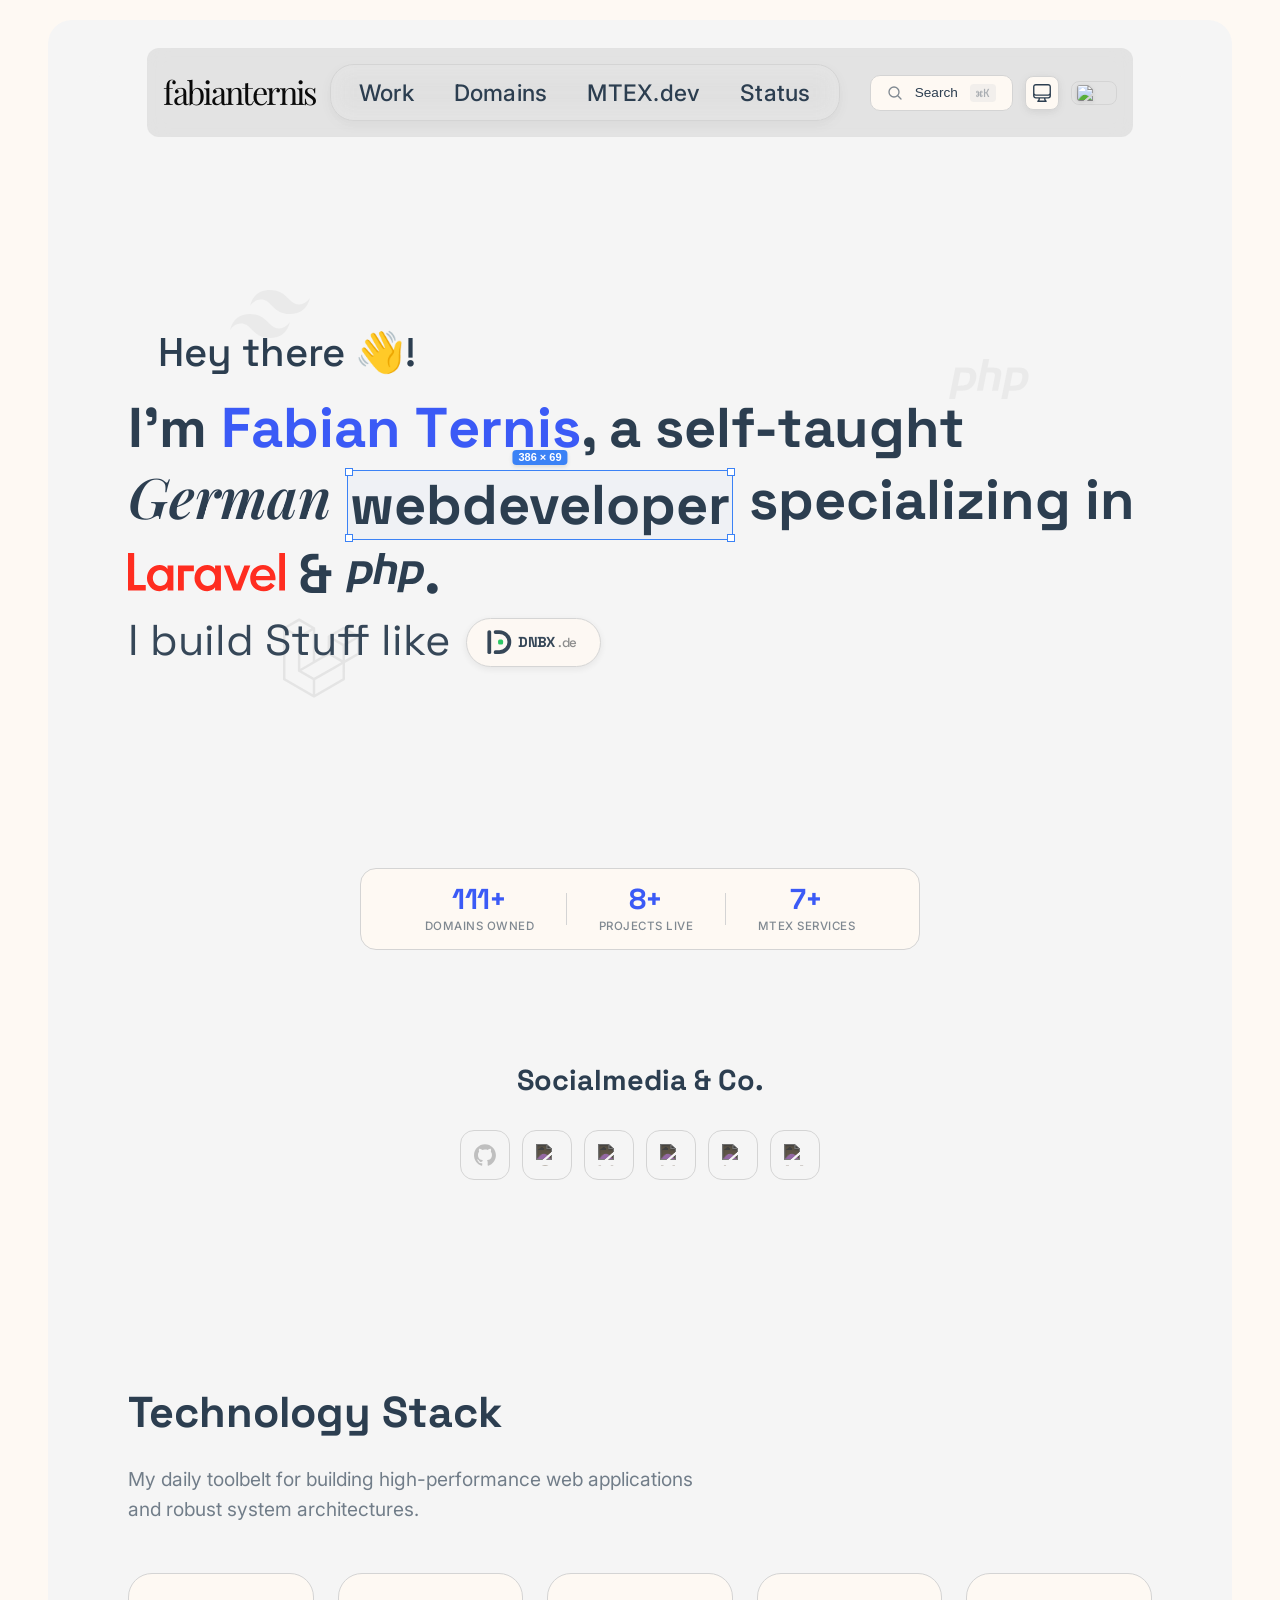
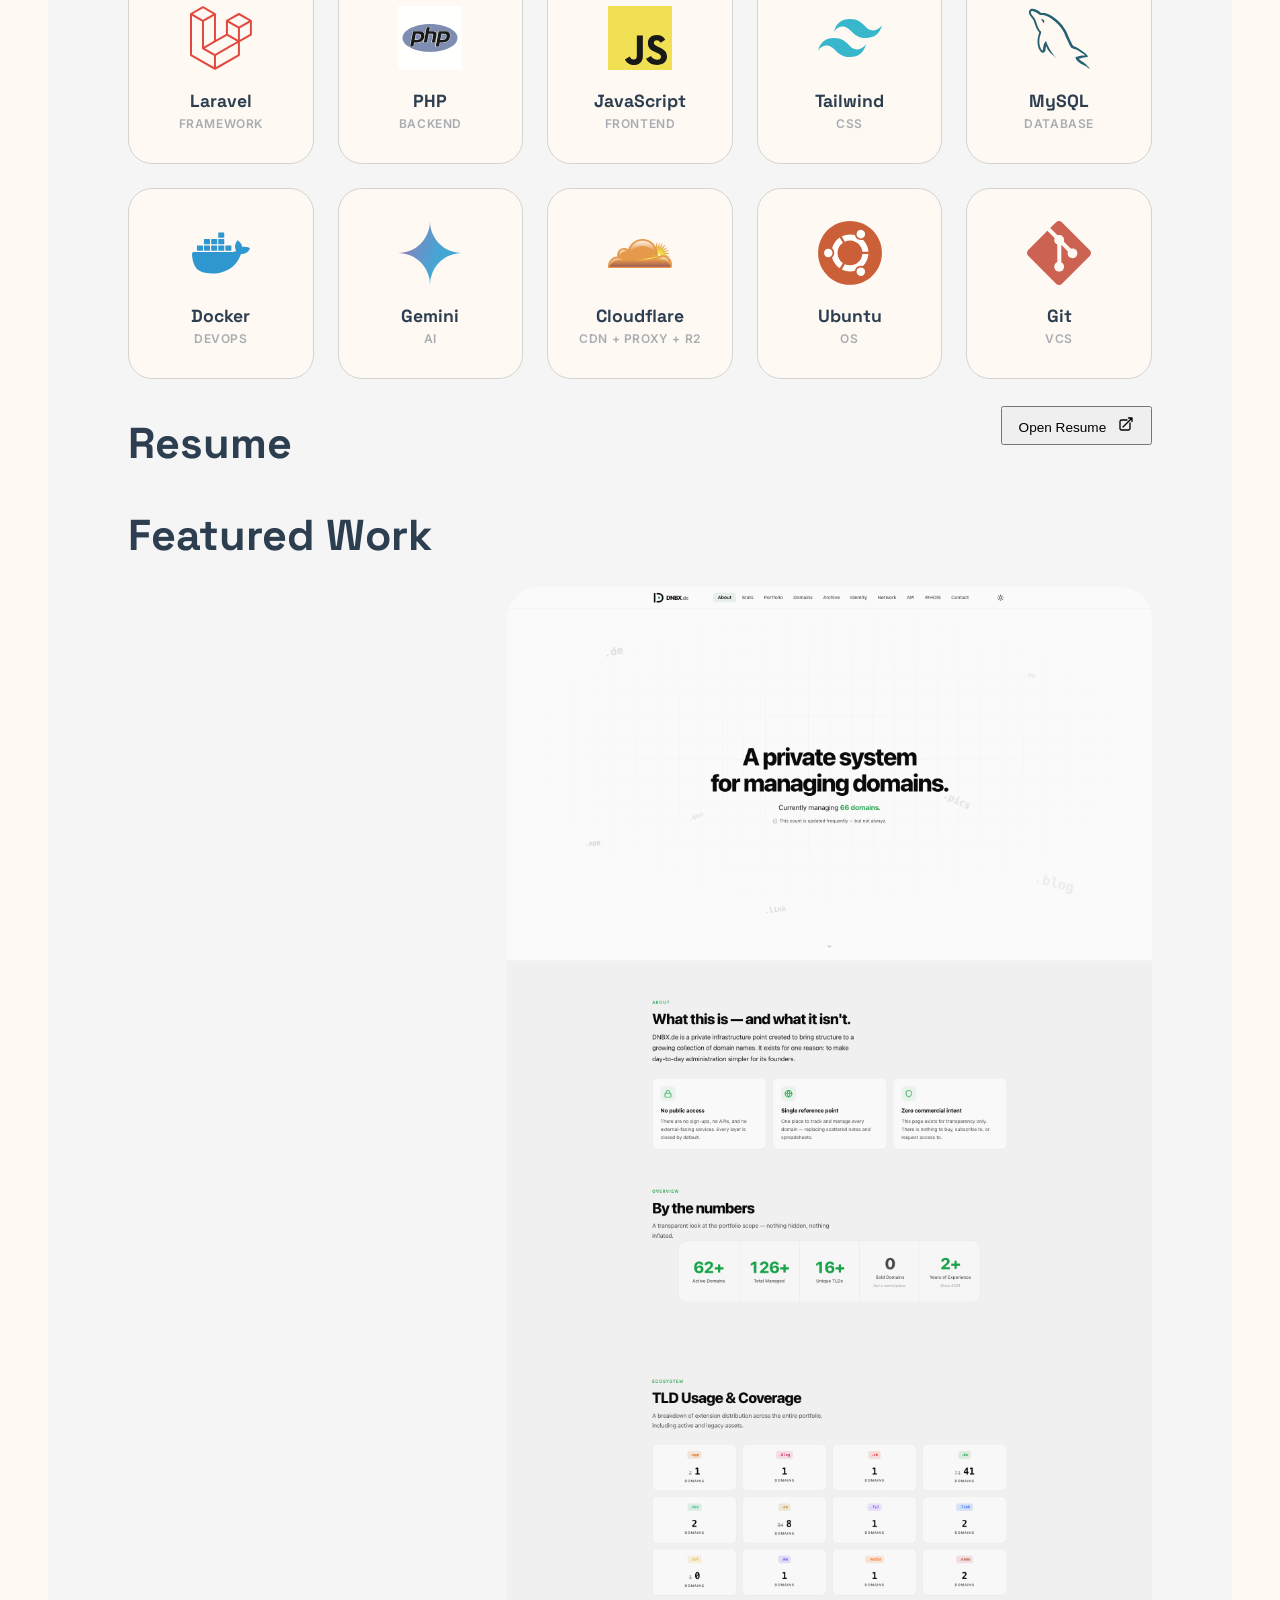
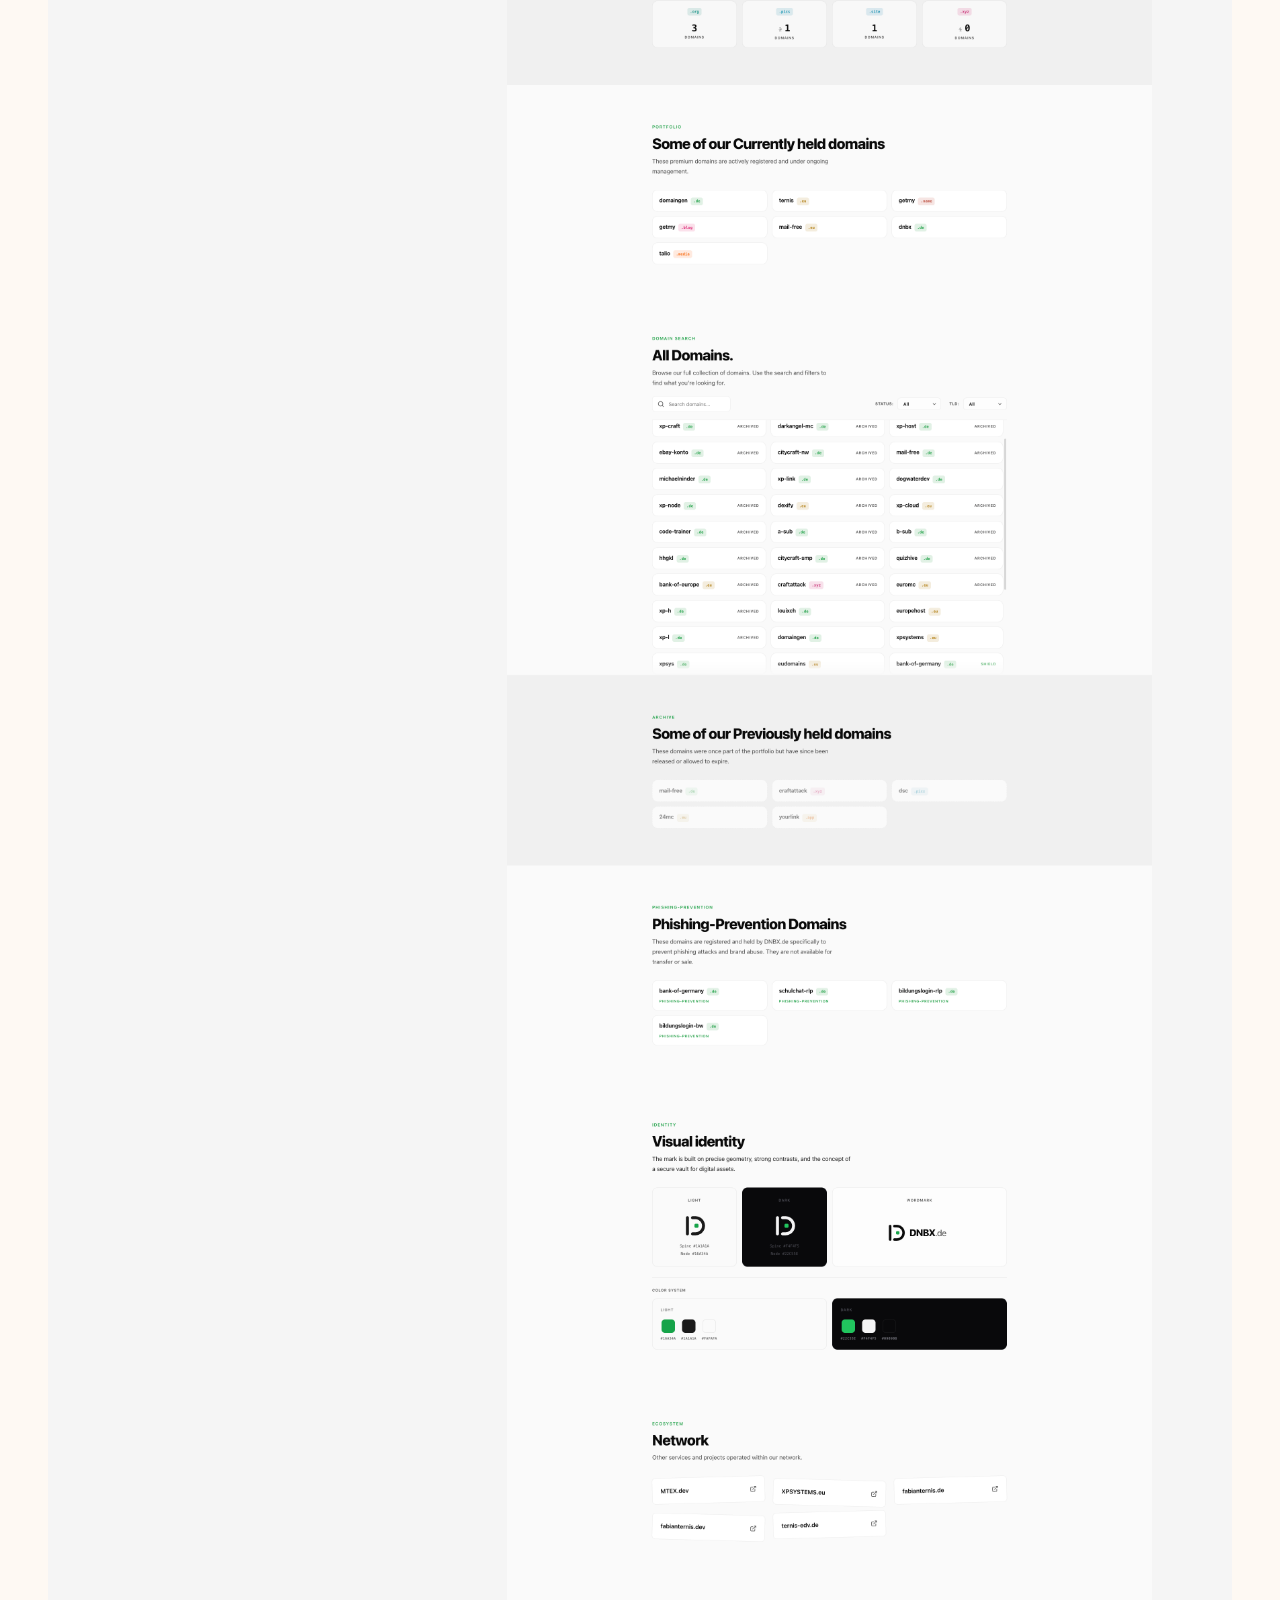
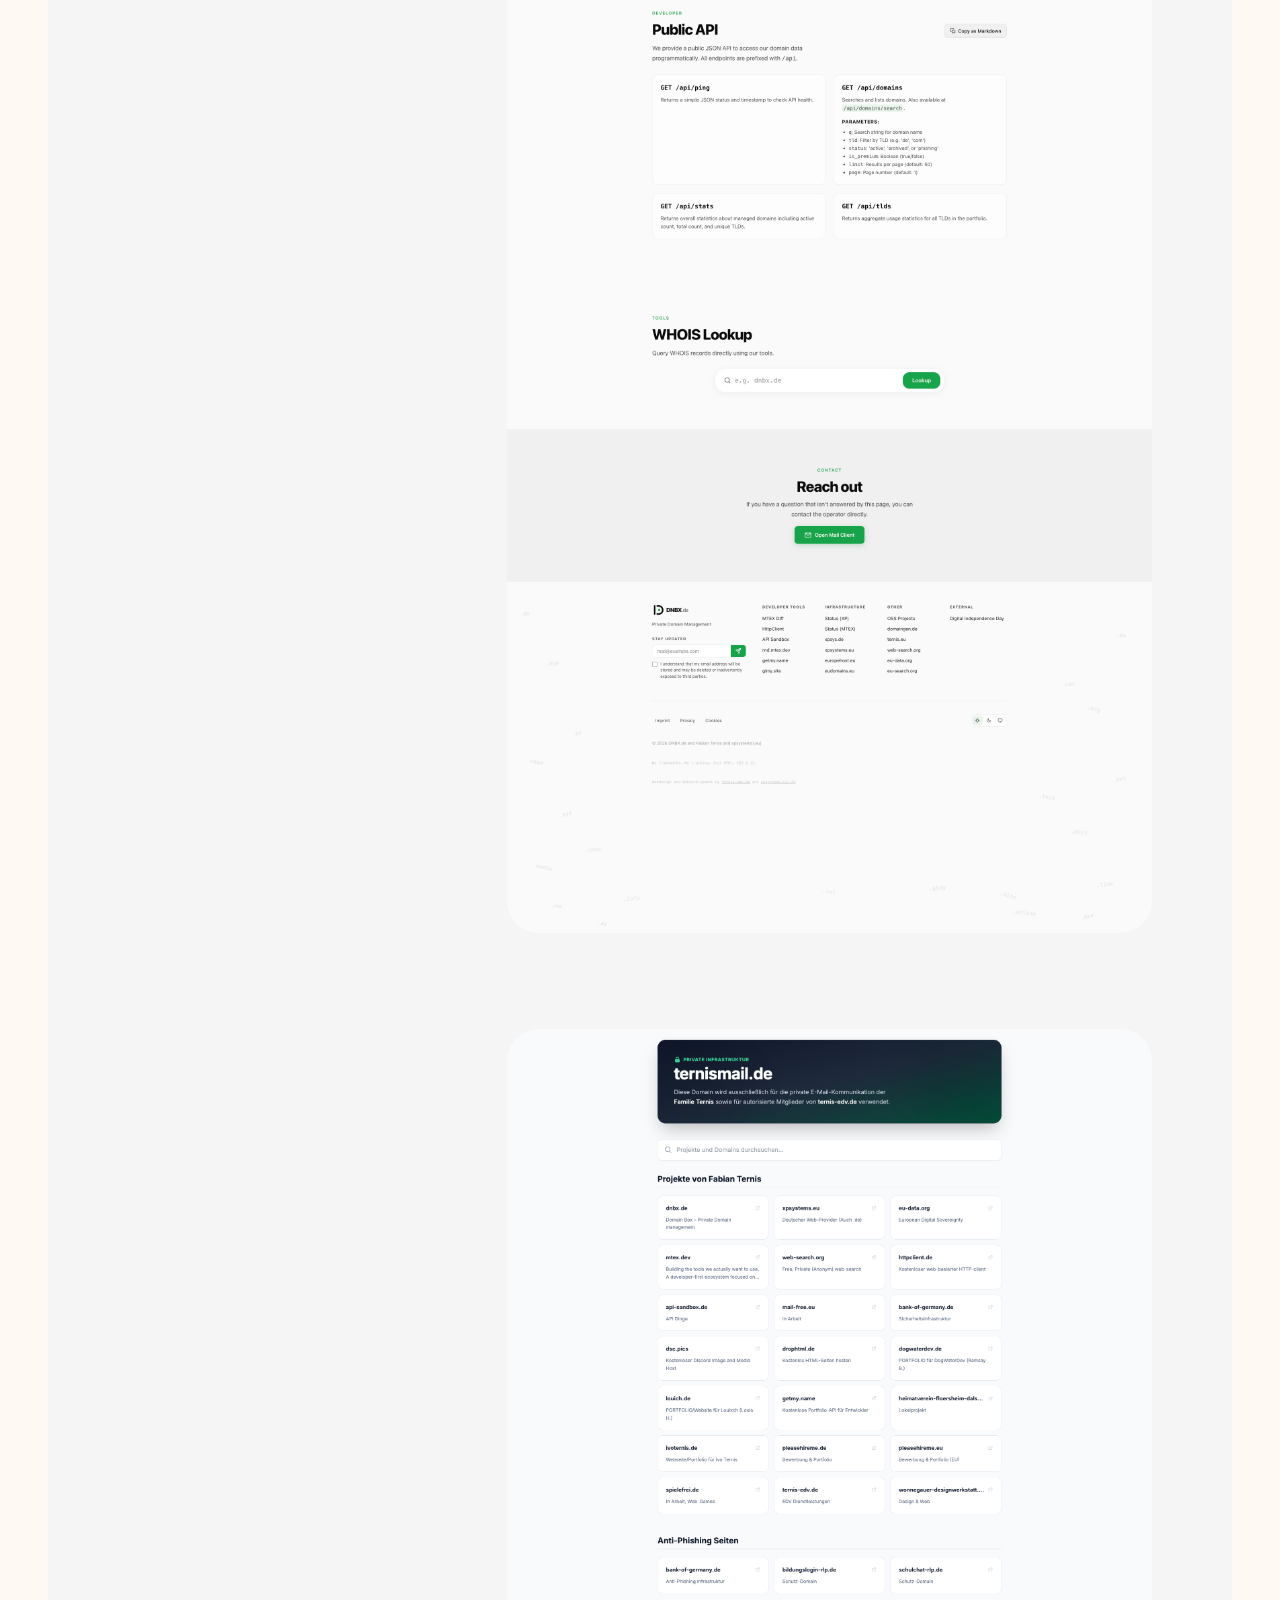
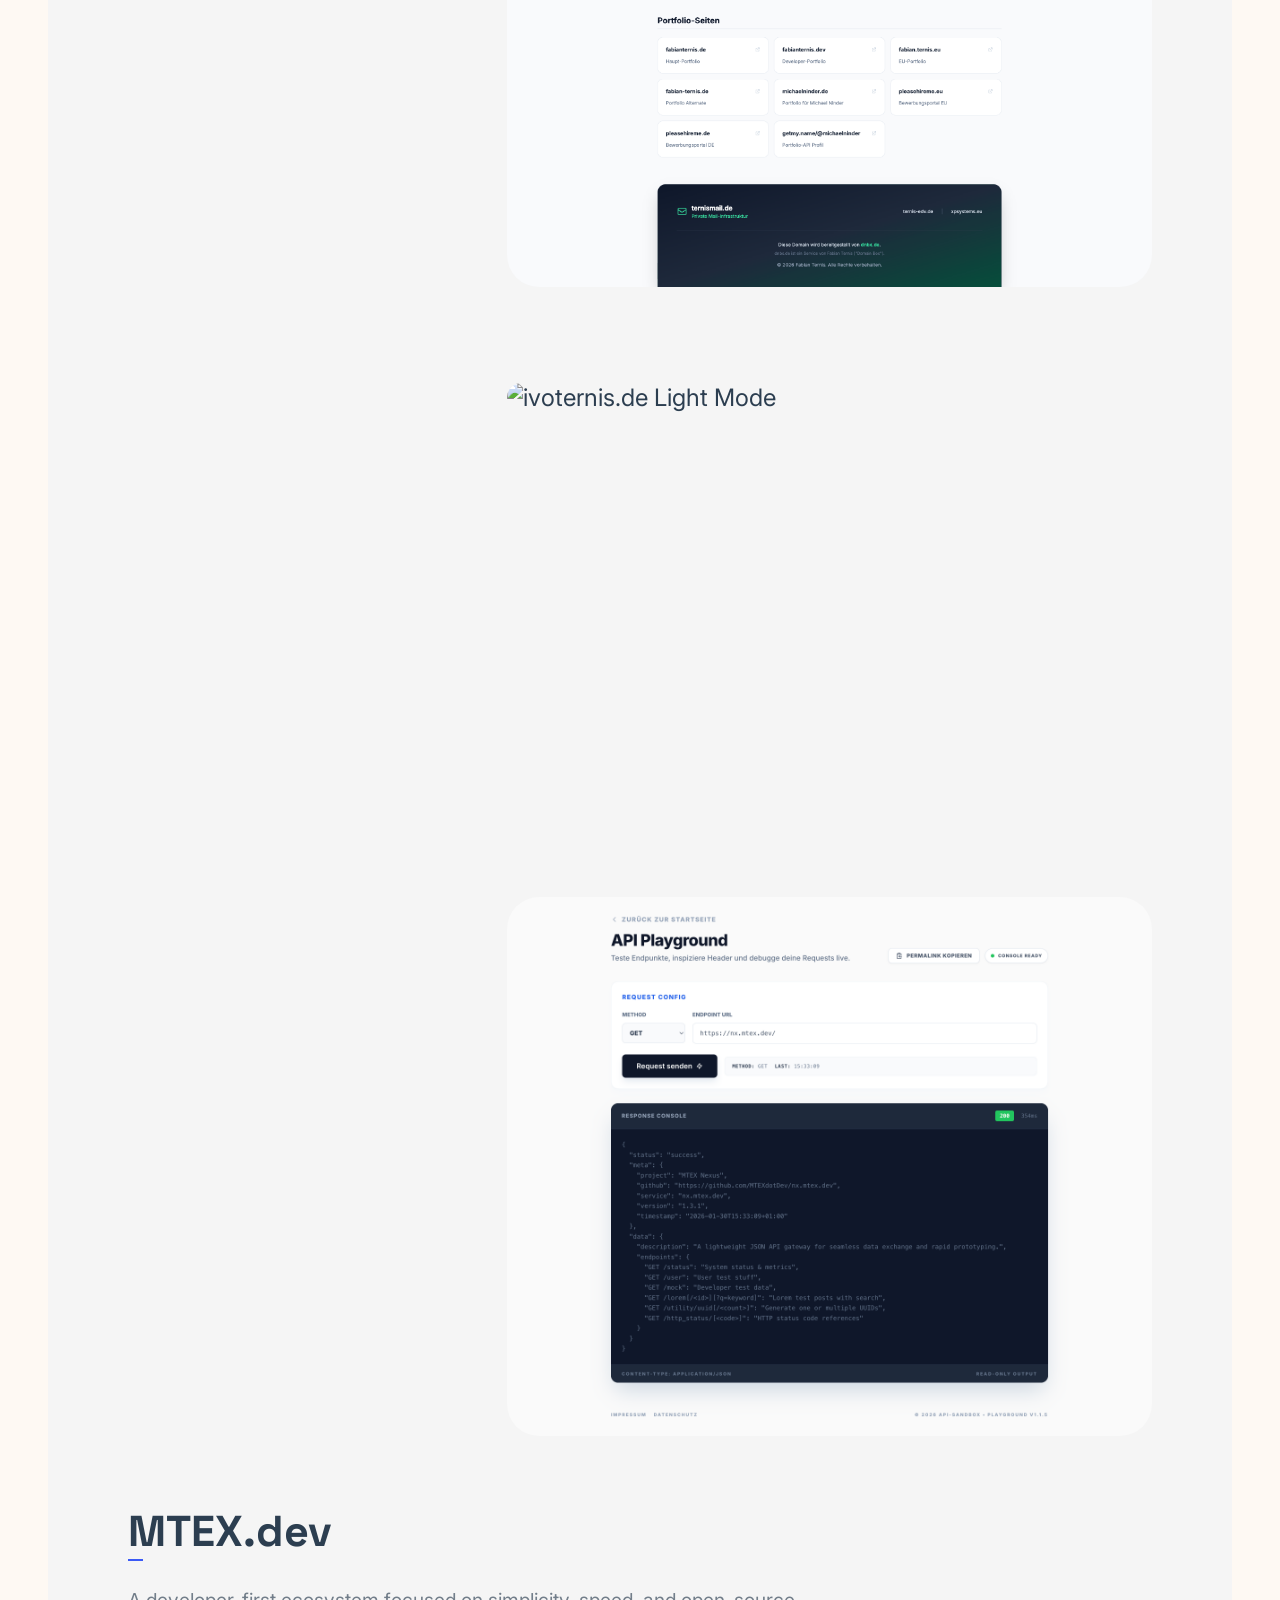
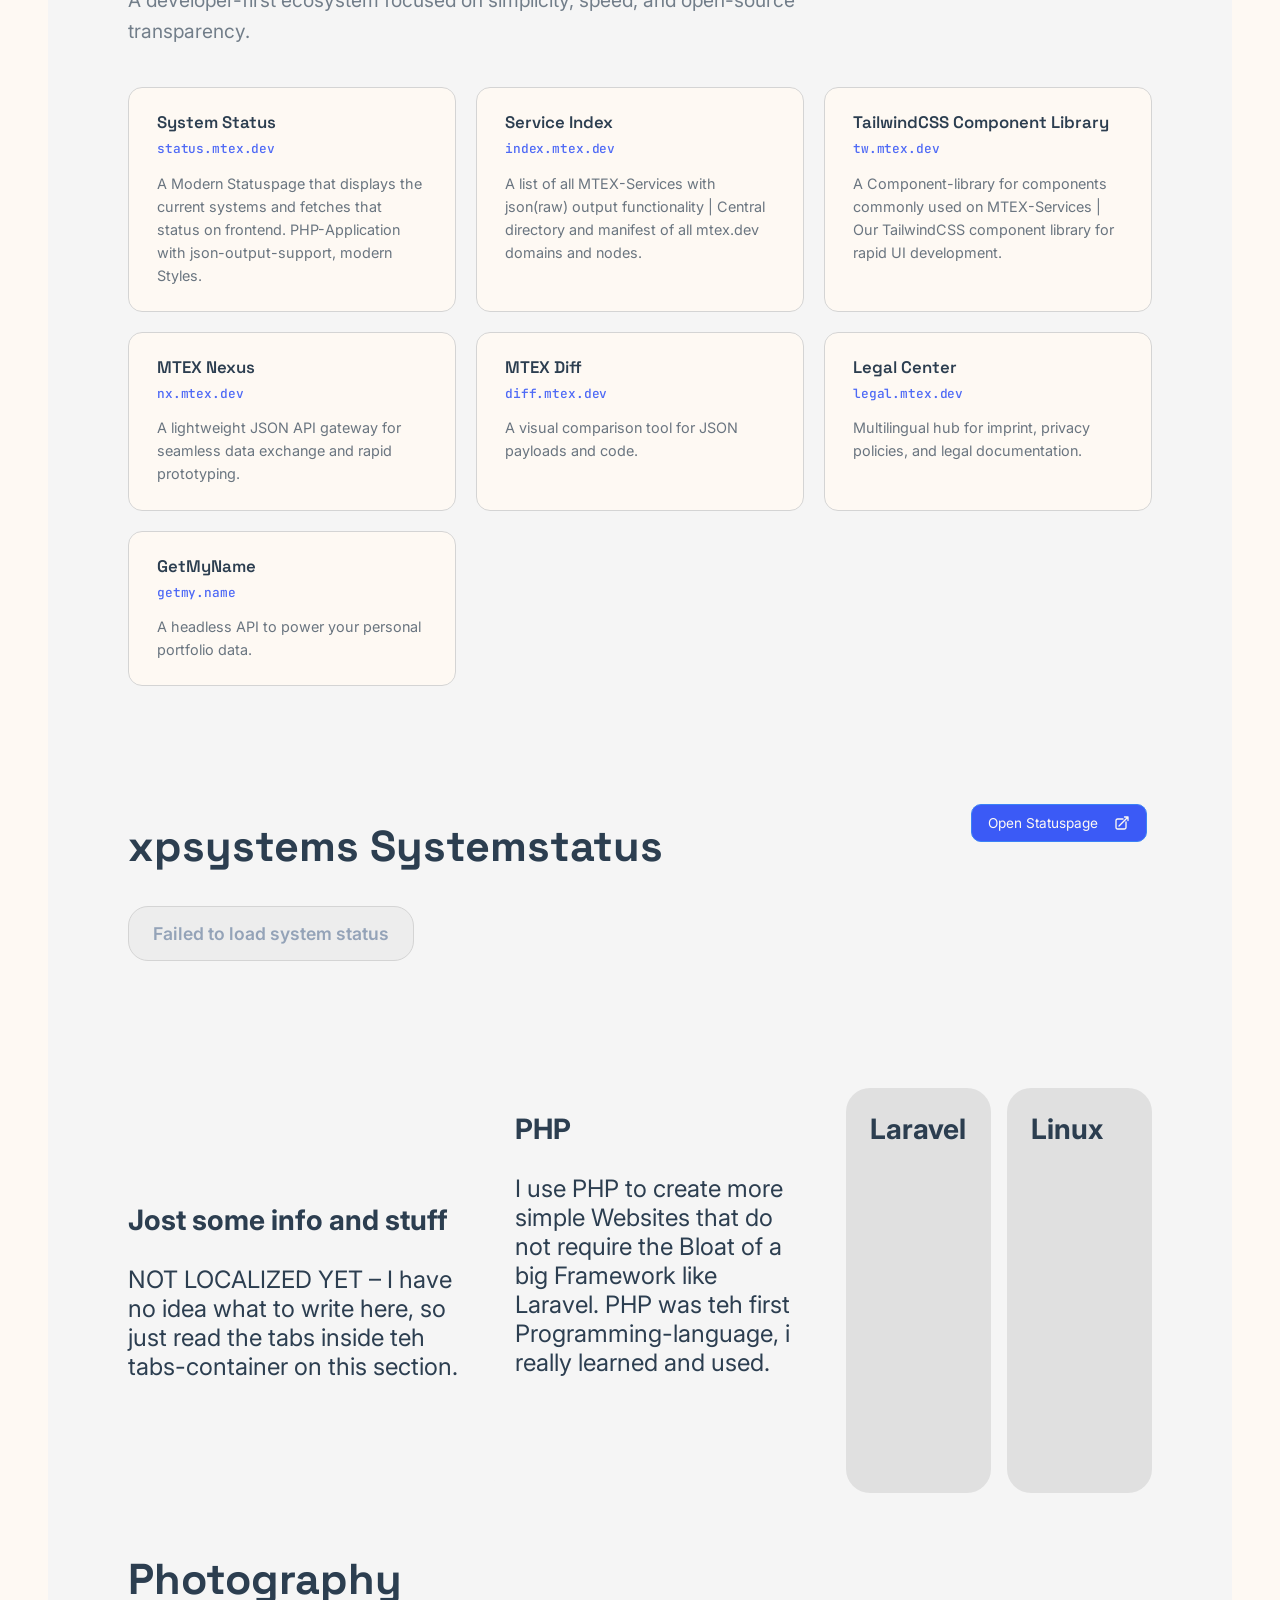
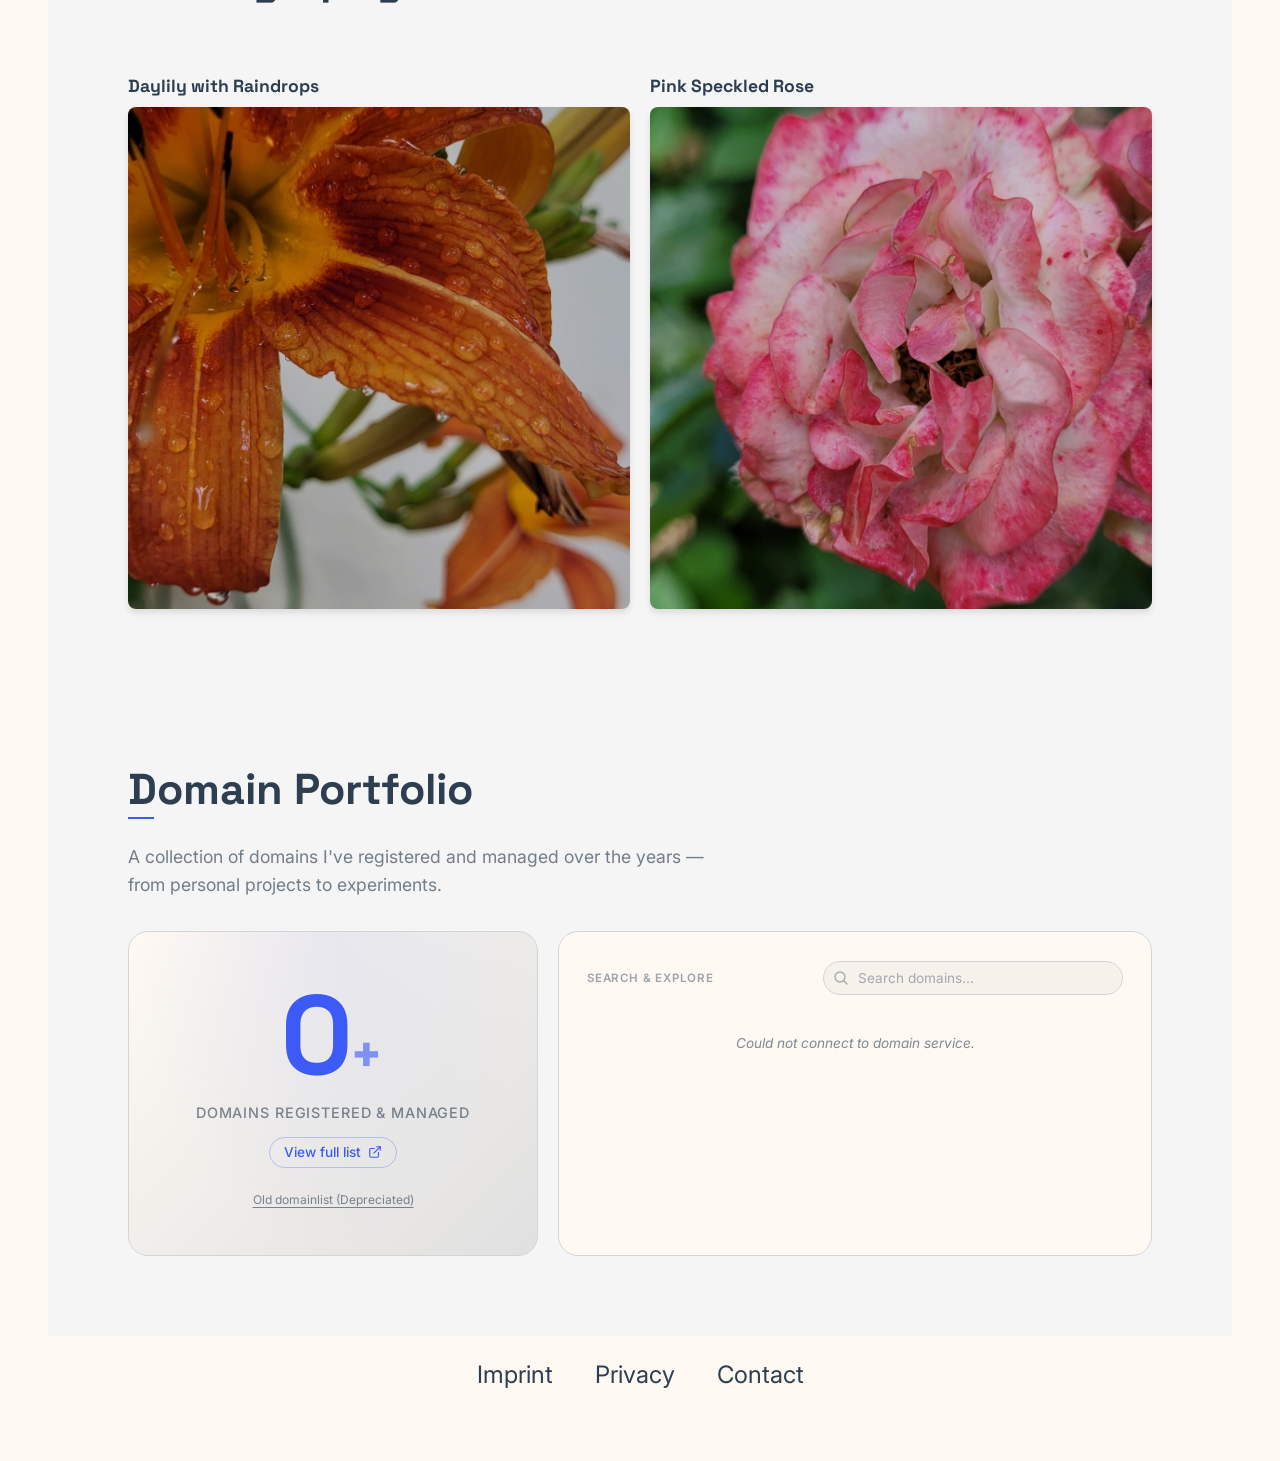
==== commit a8ebedd2: "Merge branch 'main' into dev" ====
--- a/index.html
+++ b/index.html
@@ -692,16 +692,8 @@
                 <div class="project-badge">Domain Management</div>
                 <h3 class="project-title">dnbx.de (Domain Box)</h3>
                 <div class="project-description">
-                  <span data-language="de"
-                    >Ein leistungsstarkes Tool zur Verwaltung von
-                    Domain-Portfolios mit WhoIs-API-Integration, REST-API und
-                    lokaler Speicherung.</span
-                  >
-                  <span data-language="en"
-                    >A powerful tool for managing domain portfolios with
-                    WhoIs-API integration, REST-API, and local storage
-                    support.</span
-                  >
+                  <span data-language="de">Ein Tool zur Verwaltung von meinem Domain-Portfolio mit WhoIs-API-Integration und einer öffentlichen REST-API (die sogar von dieser seite verwendet wird).</span>
+                  <span data-language="en">A tool for managing my domain portfolio with WhoIs-API integrationand a REST-API (which is actually used on this website).</span>
                 </div>
                 <ul class="technology-tags" aria-label="Used Technologies">
                   <li class="technology-tag">PHP</li>
@@ -820,16 +812,8 @@
                 <div class="project-badge">Personal Project</div>
                 <h3 class="project-title">ivoternis.de</h3>
                 <div class="project-description">
-                  <span data-language="de"
-                    >Ein interaktives Portfolio für einen deutschen Streamer,
-                    das Live-Status-Integrationen und eine dynamische
-                    Chess.com-Statistikanzeige nutzt.</span
-                  >
-                  <span data-language="en"
-                    >An interactive portfolio for a German streamer, featuring
-                    live status integrations and dynamic Chess.com
-                    statistics.</span
-                  >
+                  <span data-language="de">Ein simples Portfolio für meinen Bruder, das live die CHess.com und andre APIs verwendet. | OUTDATED</span>
+                  <span data-language="en">An simple portfolio for my Brother tahat uses the API from Chess.com and other Platforms. | OUTDATED</span>
                 </div>
                 <ul class="technology-tags" aria-label="Used Technologies">
                   <li class="technology-tag">External REST-API</li>
@@ -1202,12 +1186,7 @@
           <div class="asd-container">
             <div class="asd-title-item">
               <h3>Jost some info and stuff</h3>
-              <p>
-                Lorem ipsum dolor sit amet consectetur adipisicing elit.
-                Quisquam, beatae! Optio fugit ut nulla voluptatibus atque
-                placeat dolor eos perspiciatis inventore molestias vero eum
-                sunt, vel reprehenderit odio? Nostrum, perferendis!
-              </p>
+              <p>NOT LOCALIZED YET – I have no idea what to write here, so just read the tabs inside teh tabs-container on this section.</p>
             </div>
             <div class="tabs-container">
               <div class="tab">
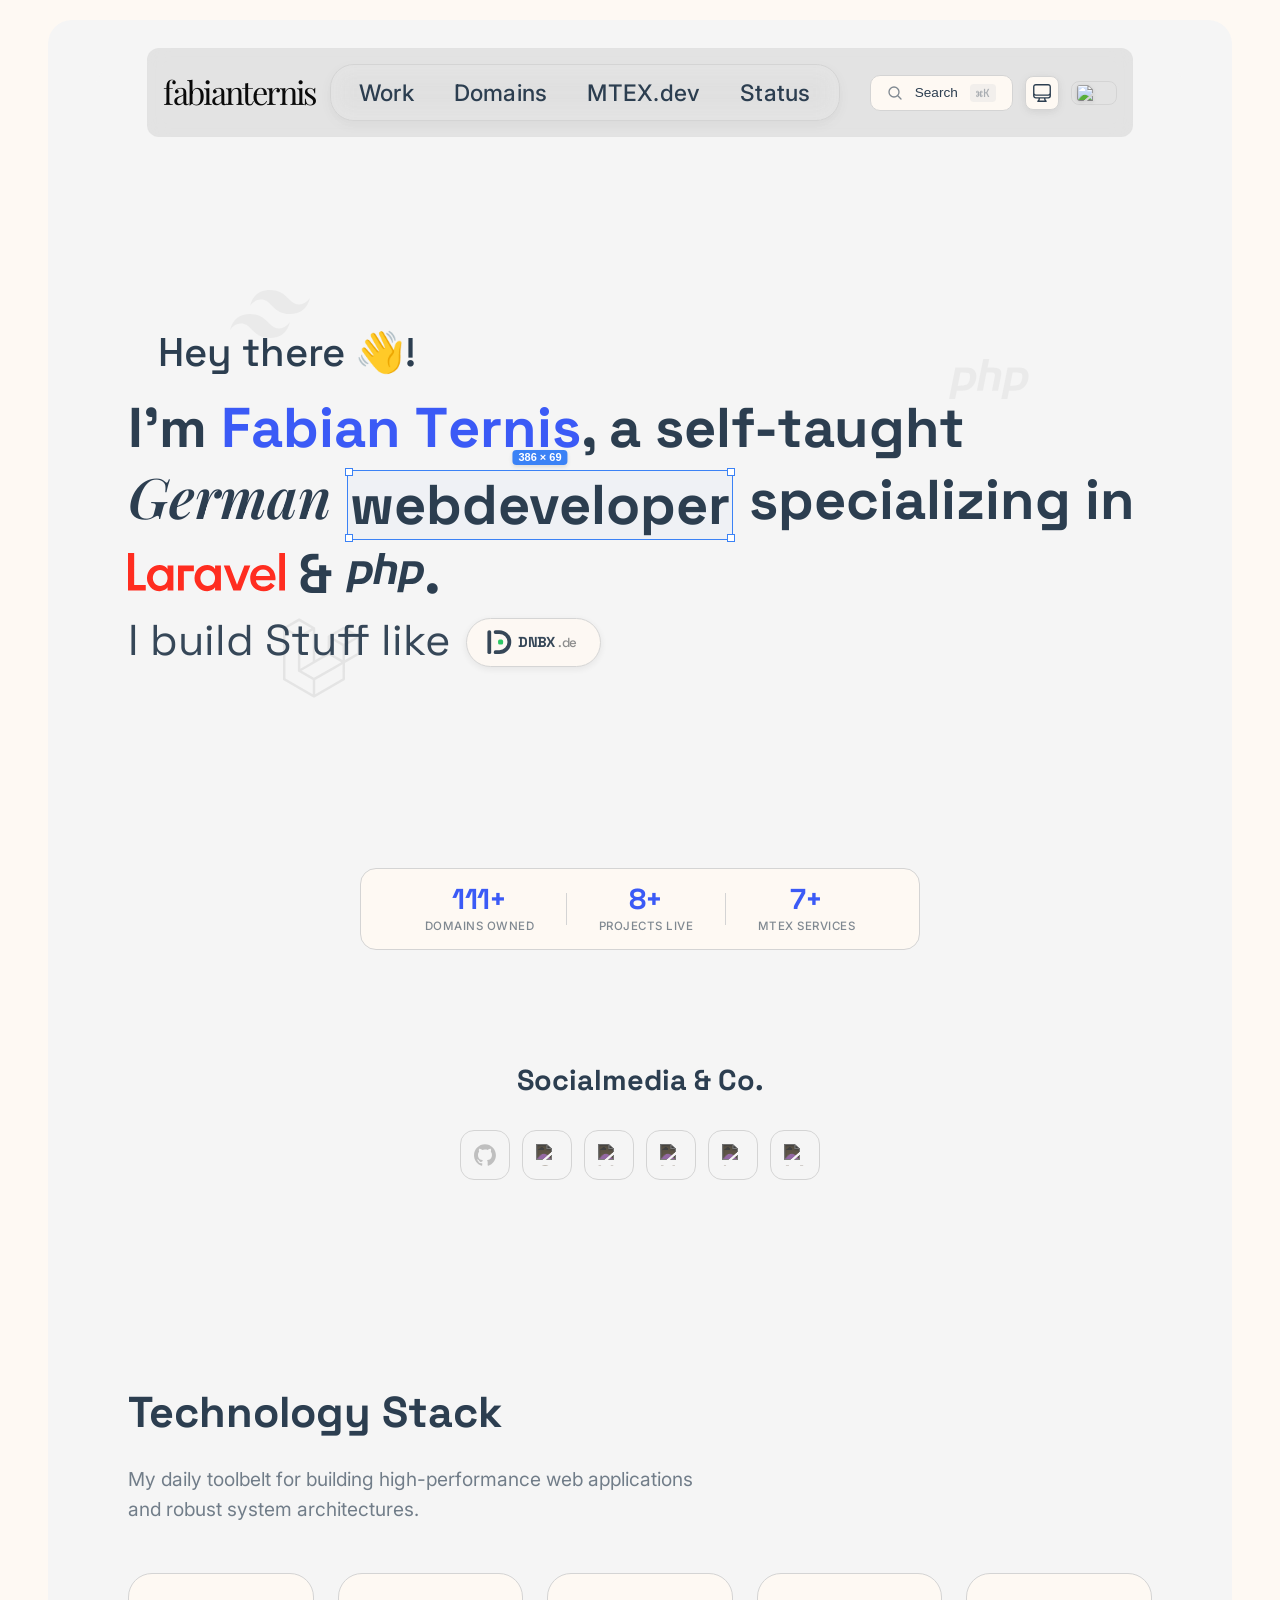
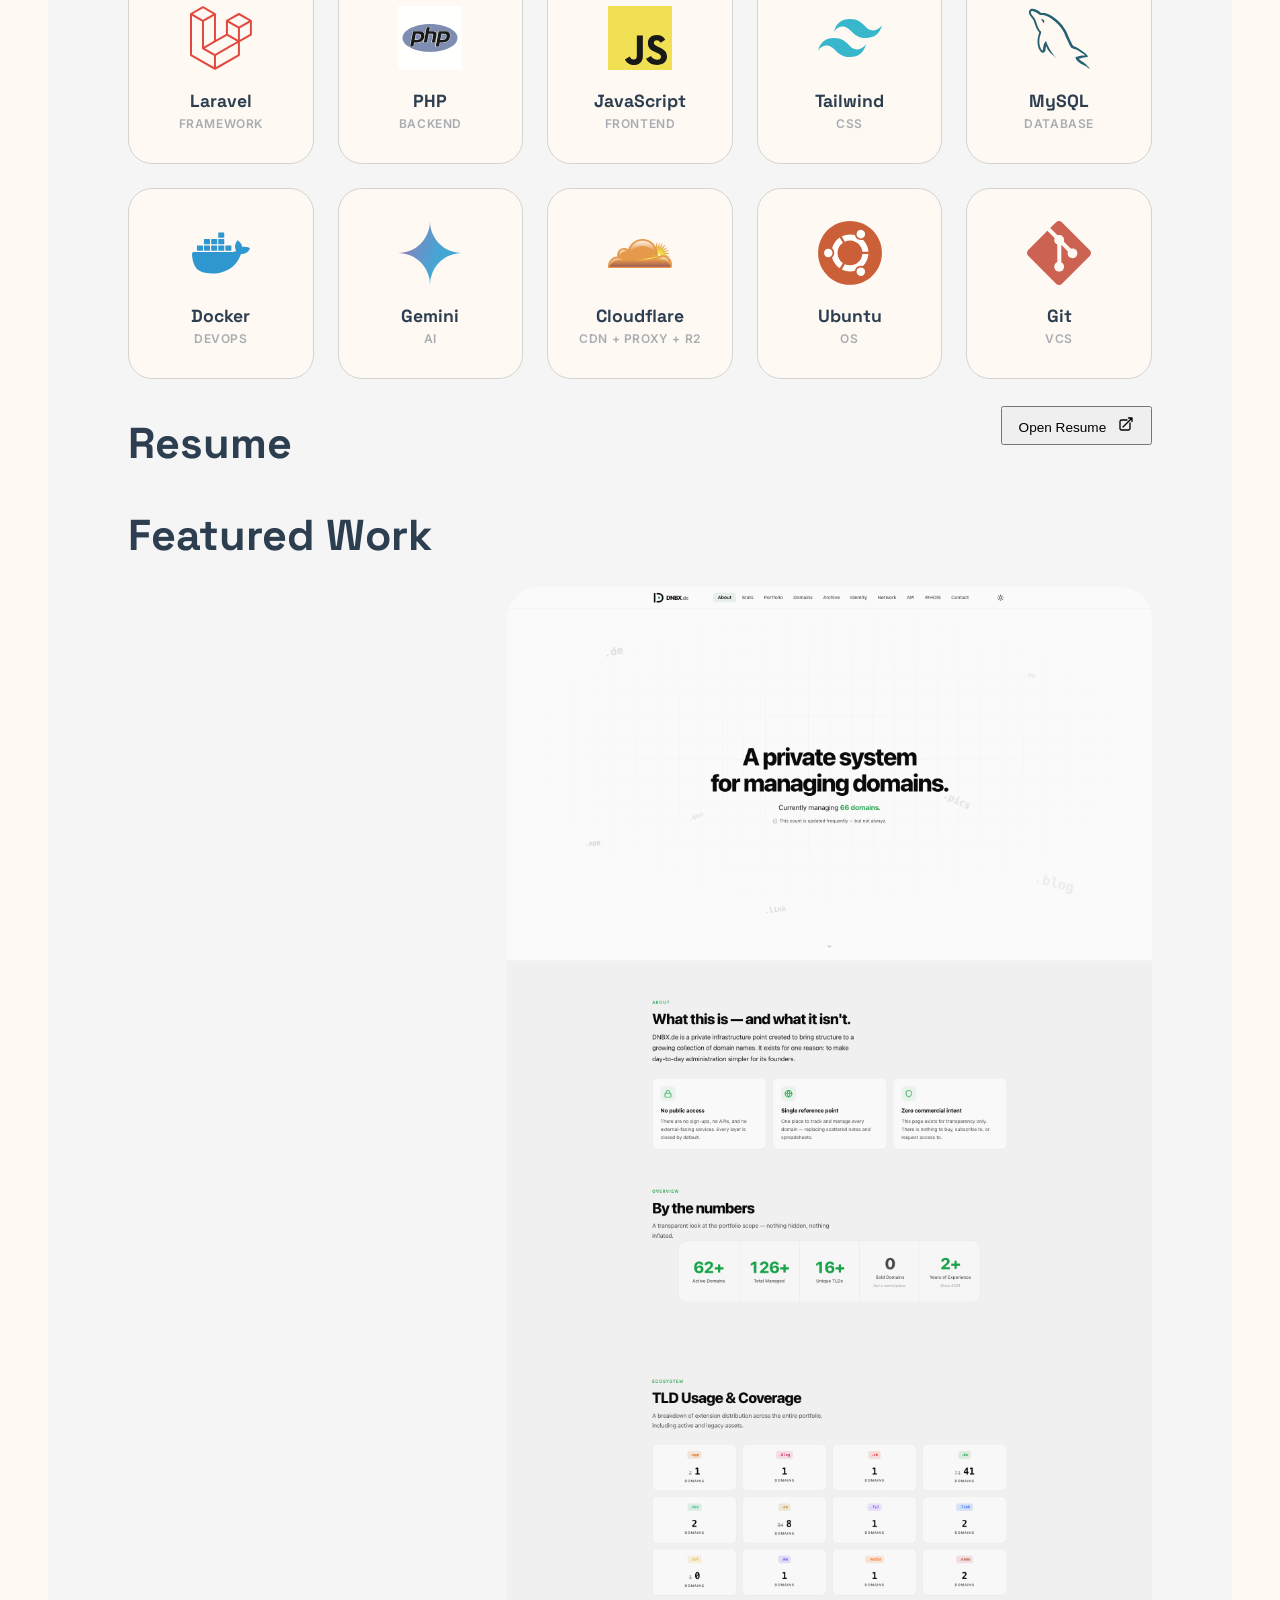
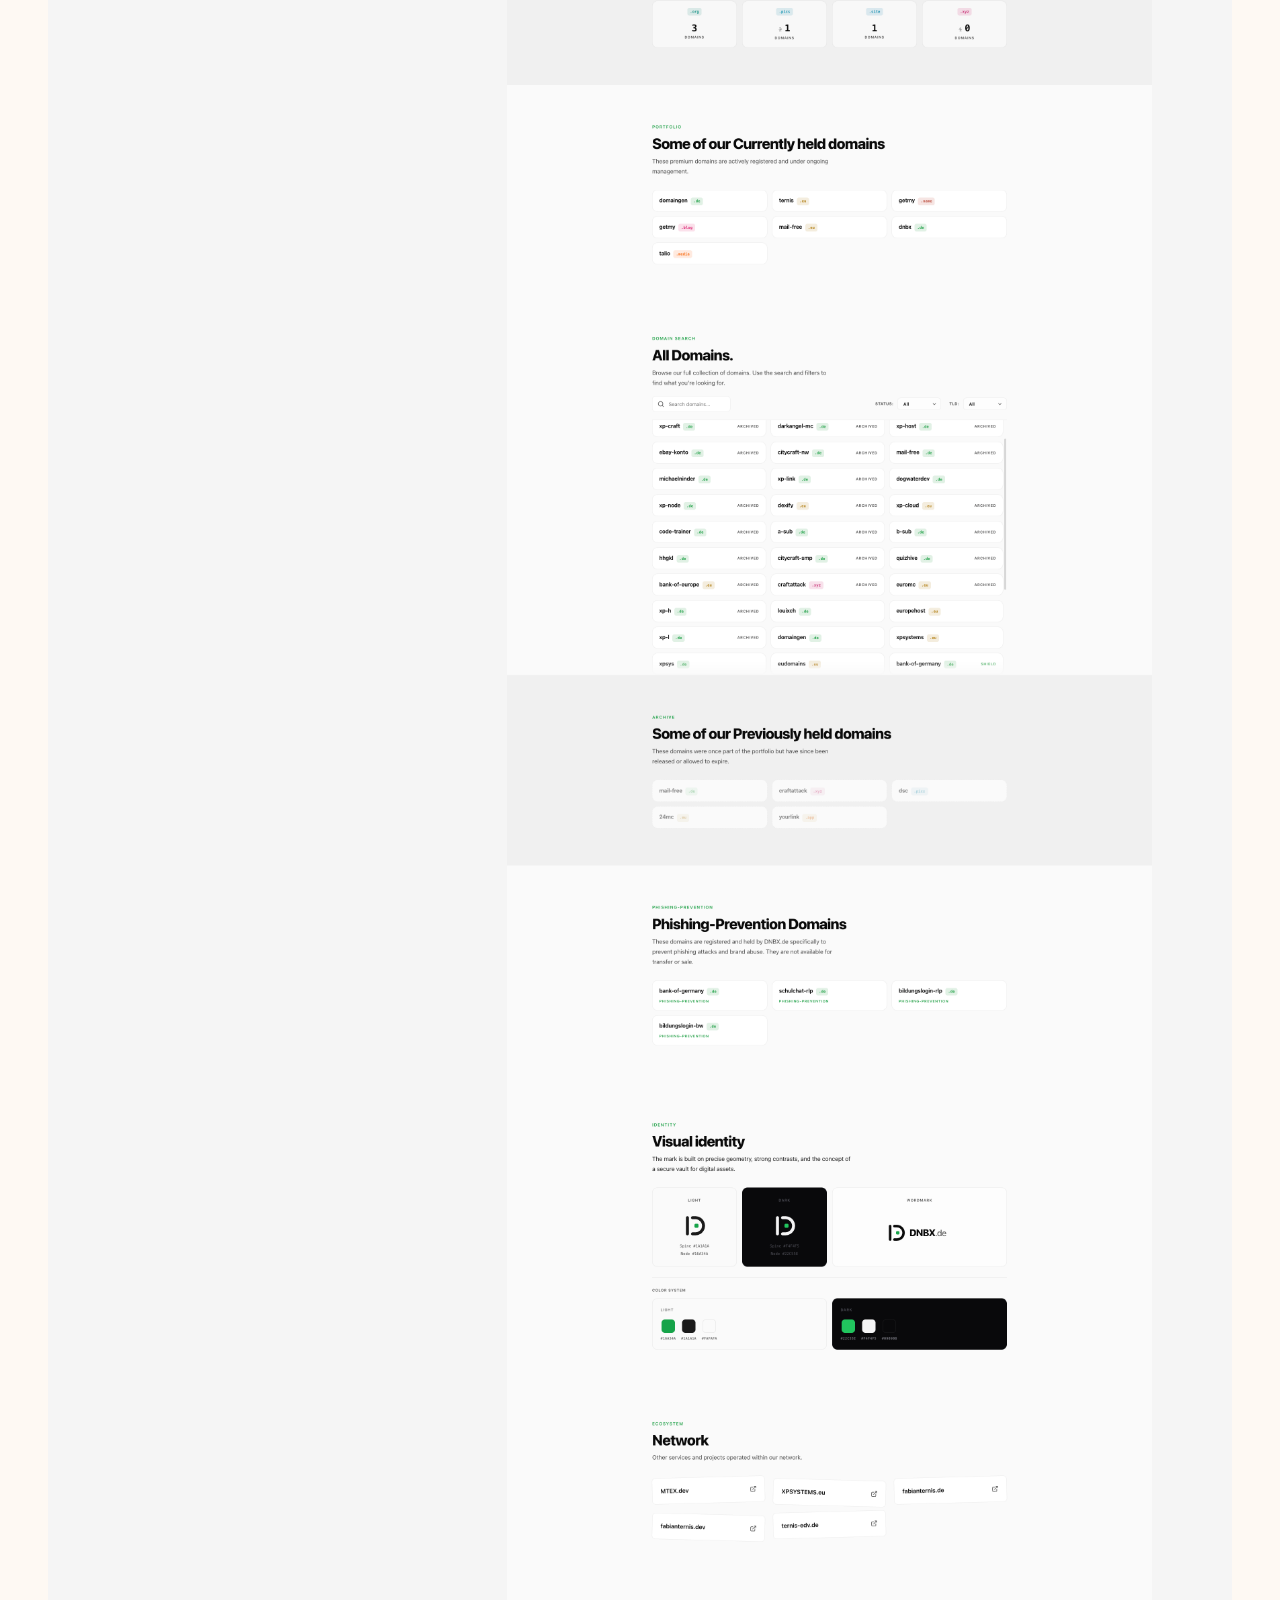
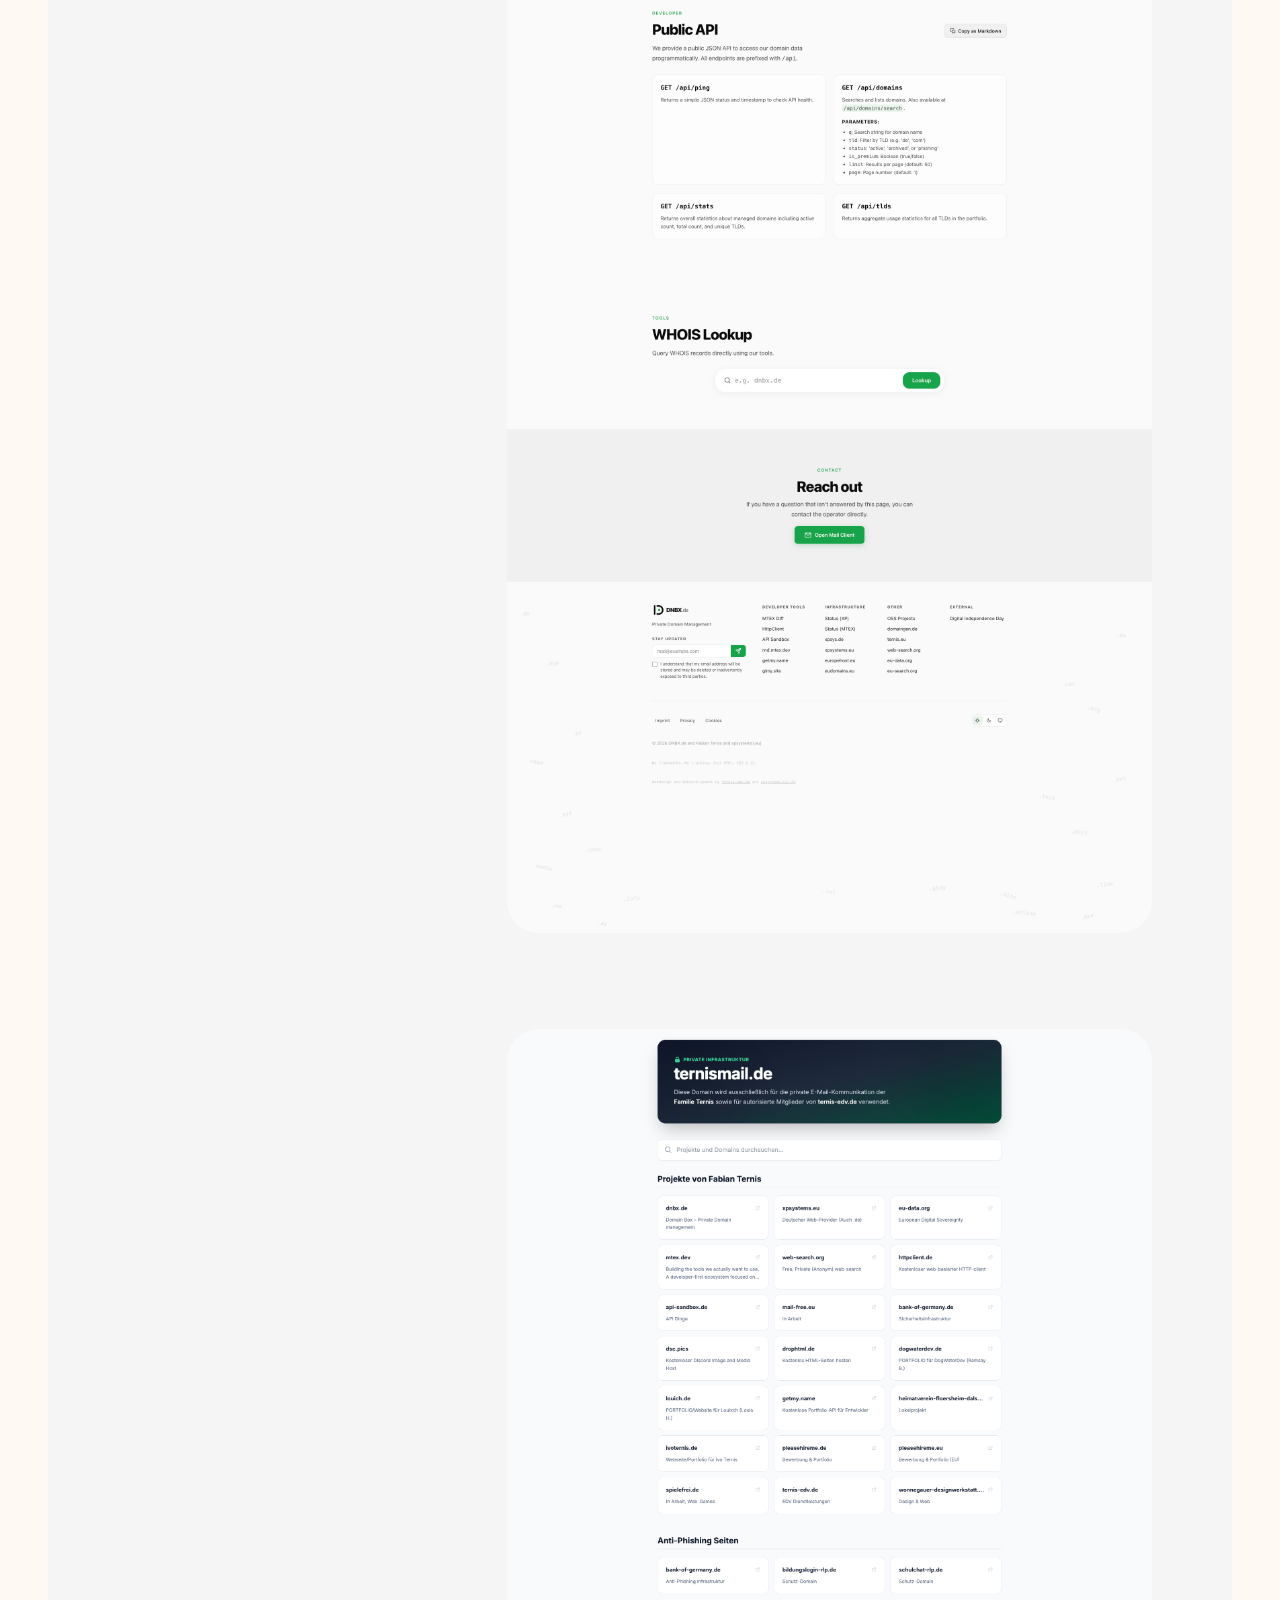
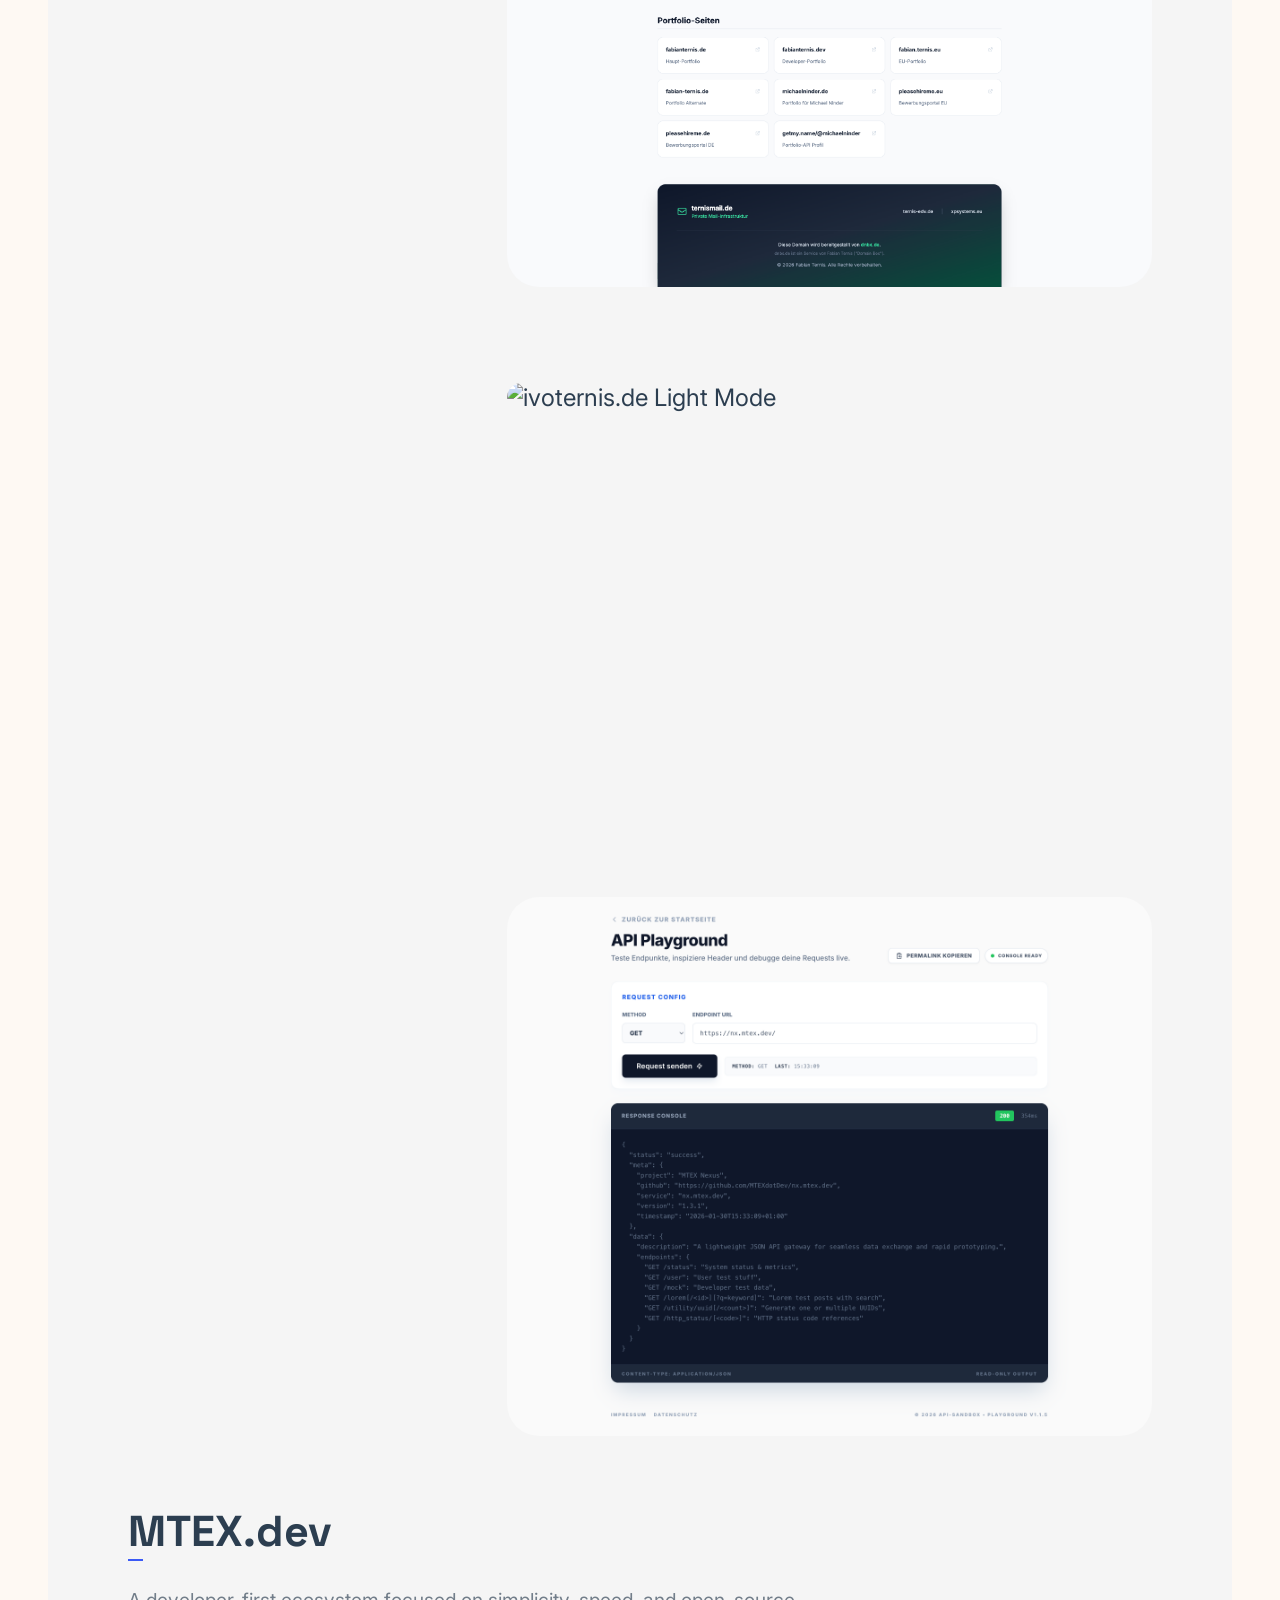
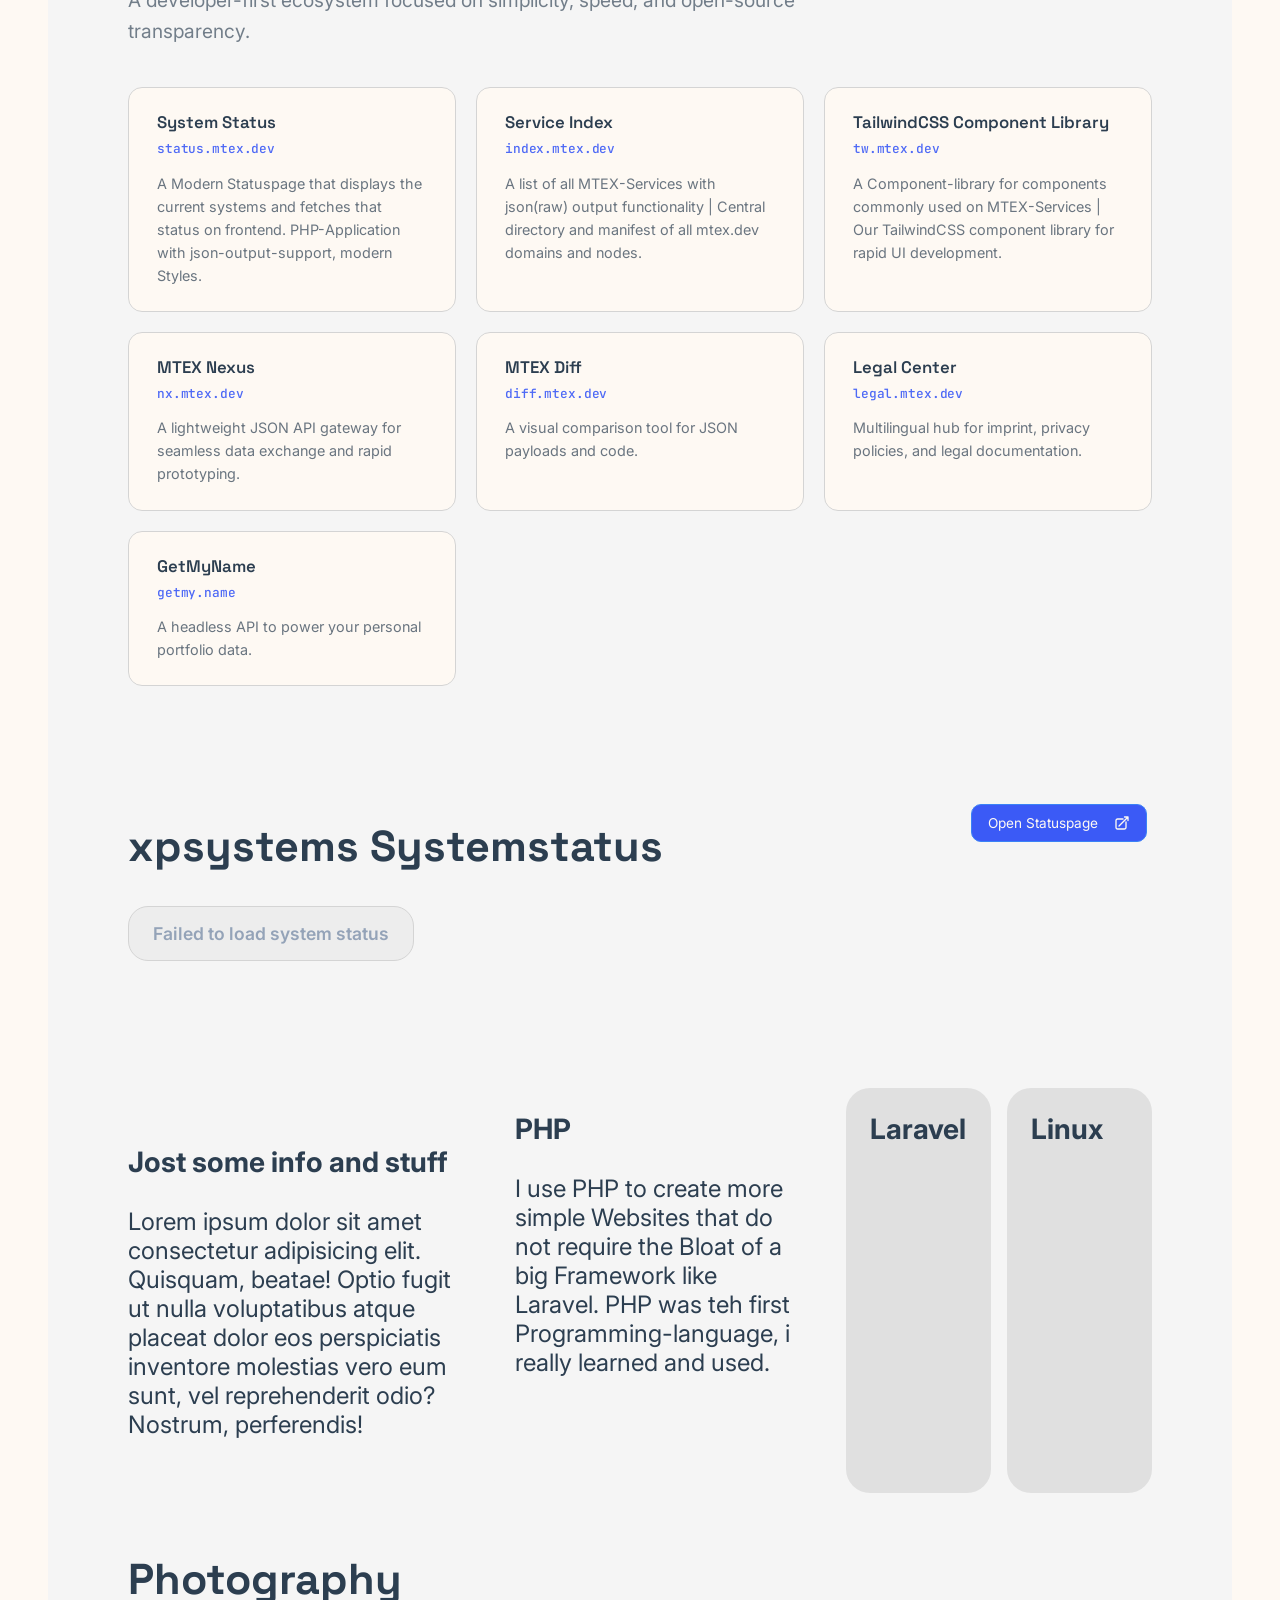
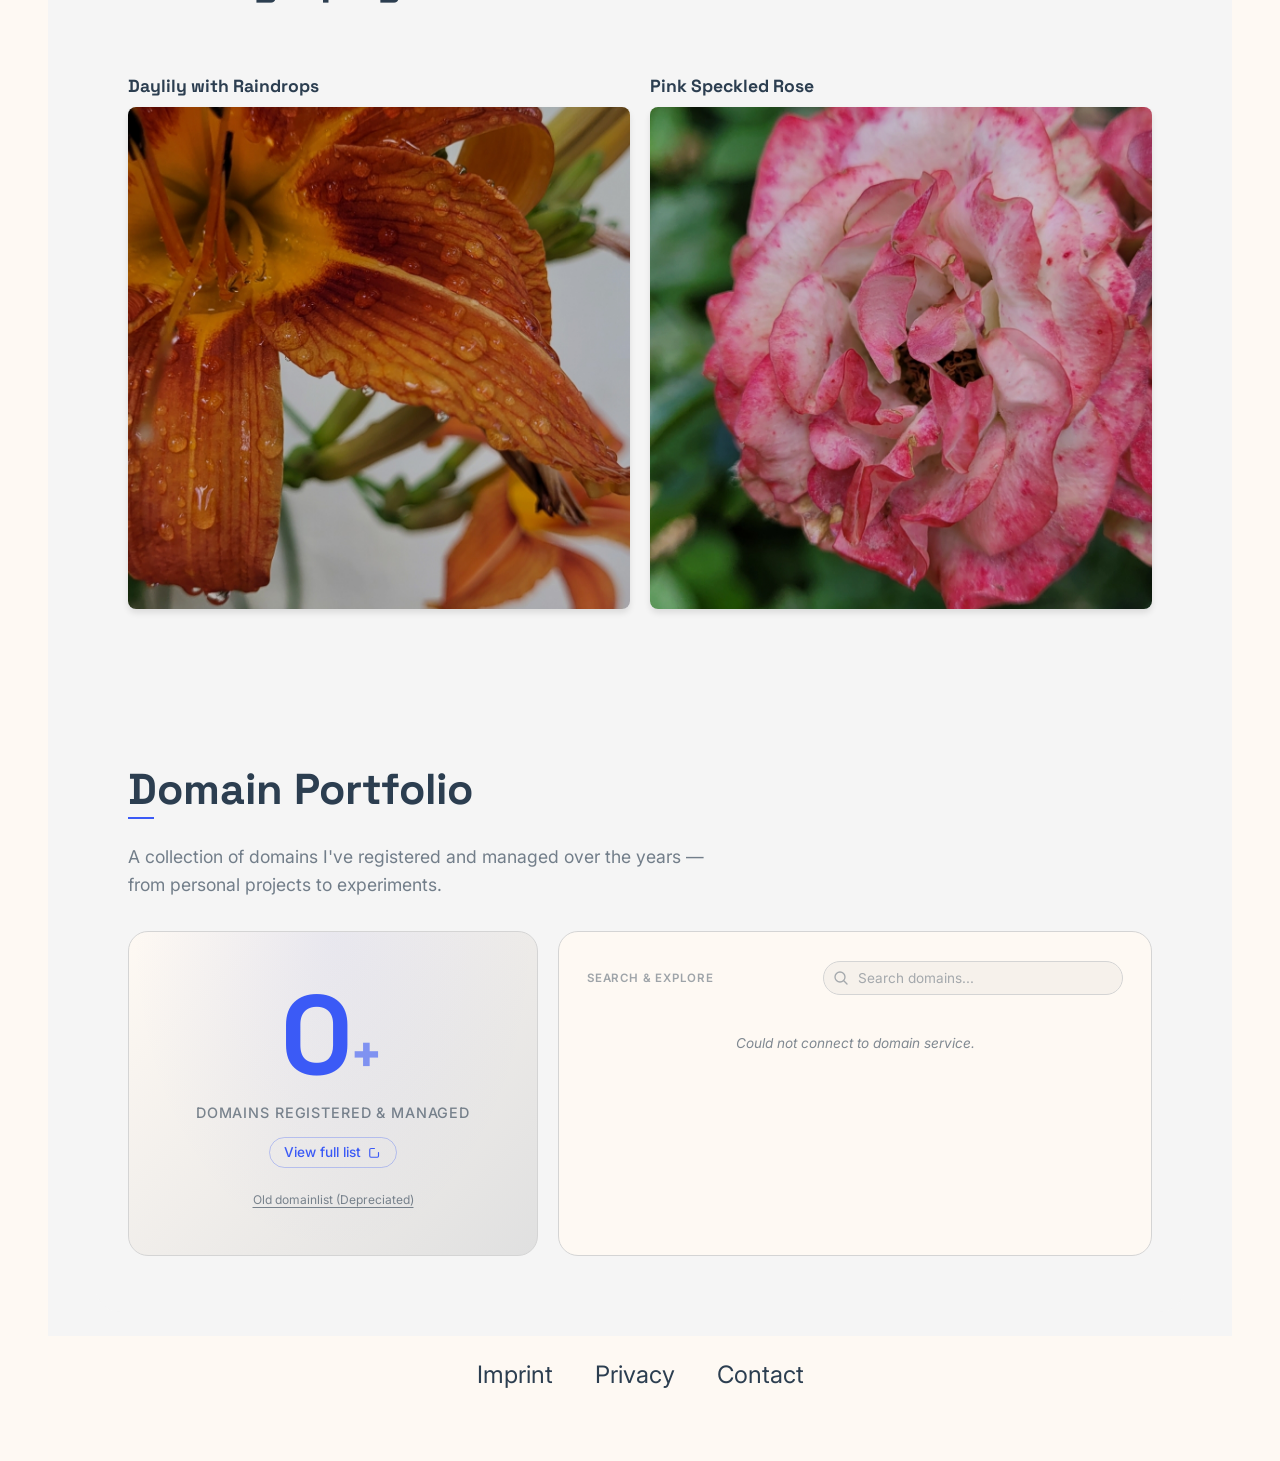
==== commit 98aef385: "Stuff" ====
--- a/index.html
+++ b/index.html
@@ -1,14 +1,14 @@
 <!doctype html>
 <html lang="de">
   <head>
-    <meta charset="UTF-8" />
-    <meta name="viewport" content="width=device-width, initial-scale=1.0" />
+    <meta charset="UTF-8">
+    <meta name="viewport" content="width=device-width, initial-scale=1.0">
     <title>Fabian Ternis</title>
-    <link rel="stylesheet" href="assets/css/styles.css" />
+    <link rel="stylesheet" href="assets/css/styles.css">
     <link
       href="https://fonts.googleapis.com/css2?family=Open+Sans:wght@400;600&family=Montserrat:wght@500;700&display=swap"
       rel="stylesheet"
-    />
+    >
 
     <script>
       const theme =
@@ -61,7 +61,7 @@
               stroke-linecap="round"
               stroke-linejoin="round"
               d="m21 21-5.197-5.197m0 0A7.5 7.5 0 1 0 5.196 5.196a7.5 7.5 0 0 0 10.607 10.607Z"
-            />
+           >
           </svg>
           <span>Search</span>
           <span class="nav-search-kbd">⌘K</span>
@@ -79,10 +79,10 @@
               stroke-linecap="round"
               stroke-linejoin="round"
               d="M21.752 15.002A9.72 9.72 0 0 1 18 15.75c-5.385 0-9.75-4.365-9.75-9.75 0-1.33.266-2.597.748-3.752A9.753 9.753 0 0 0 3 11.25C3 16.635 7.365 21 12.75 21a9.753 9.753 0 0 0 9.002-5.998Z"
-            />
+           >
           </svg>
           <!--svg xmlns="http://www.w3.org/2000/svg" fill="none" viewBox="0 0 24 24" stroke-width="1.5" stroke="currentColor" class="light-icon">
-                <path stroke-linecap="round" stroke-linejoin="round" d="M12 3v2.25m6.364.386-1.591 1.591M21 12h-2.25m-.386 6.364-1.591-1.591M12 18.75V21m-4.773-4.227-1.591 1.591M5.25 12H3m4.227-4.773L5.636 5.636M15.75 12a3.75 3.75 0 1 1-7.5 0 3.75 3.75 0 0 1 7.5 0Z" />
+                <path stroke-linecap="round" stroke-linejoin="round" d="M12 3v2.25m6.364.386-1.591 1.591M21 12h-2.25m-.386 6.364-1.591-1.591M12 18.75V21m-4.773-4.227-1.591 1.591M5.25 12H3m4.227-4.773L5.636 5.636M15.75 12a3.75 3.75 0 1 1-7.5 0 3.75 3.75 0 0 1 7.5 0Z">
             </svg-->
           <svg
             xmlns="http://www.w3.org/2000/svg"
@@ -96,7 +96,7 @@
               stroke-linecap="round"
               stroke-linejoin="round"
               d="M12 18v-5.25m0 0a6.01 6.01 0 0 0 1.5-.189m-1.5.189a6.01 6.01 0 0 1-1.5-.189m3.75 7.478a12.06 12.06 0 0 1-4.5 0m3.75 2.383a14.406 14.406 0 0 1-3 0M14.25 18v-.192c0-.983.658-1.823 1.508-2.316a7.5 7.5 0 1 0-7.517 0c.85.493 1.509 1.333 1.509 2.316V18"
-            />
+           >
           </svg>
           <svg
             xmlns="http://www.w3.org/2000/svg"
@@ -110,12 +110,12 @@
               stroke-linecap="round"
               stroke-linejoin="round"
               d="M9 17.25v1.007a3 3 0 0 1-.879 2.122L7.5 21h9l-.621-.621A3 3 0 0 1 15 18.257V17.25m6-12V15a2.25 2.25 0 0 1-2.25 2.25H5.25A2.25 2.25 0 0 1 3 15V5.25m18 0A2.25 2.25 0 0 0 18.75 3H5.25A2.25 2.25 0 0 0 3 5.25m18 0V12a2.25 2.25 0 0 1-2.25 2.25H5.25A2.25 2.25 0 0 1 3 12V5.25"
-            />
+           >
           </svg>
         </div>
 
         <button id="languageSwitch">
-          <img src="assets/img/flags/de.png" class="flag" />
+          <img src="assets/img/flags/de.png" class="flag">
         </button>
       </ul>
     </nav>
@@ -169,7 +169,7 @@
                   <path
                     fill="#ff2d20"
                     d="M4.44 0v23.05h8.34v3.97H0V0h4.44zm24 11.46V9.03h4.22v18h-4.2v-2.44c-.58.9-1.38 1.6-2.42 2.1-1.04.53-2.1.78-3.15.78-1.37 0-2.62-.25-3.75-.75a8.76 8.76 0 0 1-2.92-2.06 9.6 9.6 0 0 1-1.9-3 9.72 9.72 0 0 1-.67-3.64c0-1.26.23-2.47.68-3.6a9.56 9.56 0 0 1 1.9-3.04 8.77 8.77 0 0 1 2.9-2.08c1.14-.5 2.4-.75 3.75-.75 1.05 0 2.1.26 3.14.77 1.04.52 1.84 1.22 2.4 2.12zm-.38 8.77a6.3 6.3 0 0 0 .4-2.2c0-.78-.14-1.5-.4-2.2A5.58 5.58 0 0 0 26.98 14a5.23 5.23 0 0 0-1.68-1.22 5.16 5.16 0 0 0-2.18-.47c-.8 0-1.52.17-2.16.48A5.3 5.3 0 0 0 19.3 14a5.3 5.3 0 0 0-1.06 1.83 6.56 6.56 0 0 0-.37 2.2c0 .77.12 1.5.37 2.2.24.7.6 1.3 1.06 1.8a5.28 5.28 0 0 0 1.66 1.25c.64.3 1.36.46 2.16.46s1.53-.15 2.18-.46a5.22 5.22 0 0 0 1.68-1.24 5.58 5.58 0 0 0 1.08-1.8zm7.92 6.8v-18H47.4v4.14h-7.22v13.85h-4.2zm26.67-15.57V9.03h4.2v18h-4.2v-2.44c-.56.9-1.37 1.6-2.4 2.1-1.05.53-2.1.78-3.16.78-1.37 0-2.62-.25-3.75-.75a8.76 8.76 0 0 1-2.92-2.06 9.6 9.6 0 0 1-1.9-3 9.72 9.72 0 0 1-.66-3.64c0-1.26.22-2.47.67-3.6a9.56 9.56 0 0 1 1.9-3.04 8.77 8.77 0 0 1 2.9-2.08c1.14-.5 2.4-.75 3.75-.75 1.05 0 2.1.26 3.14.77 1.04.52 1.85 1.22 2.4 2.12zm-.38 8.77a6.3 6.3 0 0 0 .38-2.2c0-.78-.13-1.5-.38-2.2A5.58 5.58 0 0 0 61.2 14a5.23 5.23 0 0 0-1.7-1.22c-.65-.3-1.38-.47-2.17-.47-.8 0-1.52.17-2.17.48A5.3 5.3 0 0 0 53.5 14a5.3 5.3 0 0 0-1.06 1.83 6.56 6.56 0 0 0-.36 2.2c0 .77.12 1.5.36 2.2.25.7.6 1.3 1.06 1.8a5.28 5.28 0 0 0 1.66 1.25c.65.3 1.37.46 2.17.46.8 0 1.52-.15 2.18-.46a5.22 5.22 0 0 0 1.7-1.24 5.58 5.58 0 0 0 1.07-1.8zm21.46-11.2H88l-6.9 18h-5.3l-6.9-18h4.25l5.3 13.78 5.28-13.77zm13.44-.46c5.73 0 9.64 5.08 8.9 11.02H92.1c0 1.54 1.58 4.54 5.3 4.54 3.2 0 5.35-2.8 5.35-2.8l2.84 2.2c-2.55 2.7-4.63 3.95-7.9 3.95-5.82 0-9.76-3.7-9.76-9.47 0-5.23 4.08-9.46 9.23-9.46zm-5.05 7.9h10.1c-.04-.35-.6-4.56-5.08-4.56-4.5 0-4.98 4.22-5.02 4.56zM108.82 27V0h4.2v27.02h-4.2z"
-                  />
+                 >
                 </svg>
                 &amp;
                 <svg
@@ -182,10 +182,10 @@
                   <path
                     fill="var(--text-color, currentColor)"
                     d="M7.579 10.123h14.204c4.169.035 7.19 1.237 9.063 3.604s2.491 5.6 1.855 9.699c-.247 1.873-.795 3.71-1.643 5.512a16.385 16.385 0 0 1-3.392 4.876c-1.767 1.837-3.657 3.003-5.671 3.498s-4.099.742-6.254.742h-6.36l-2.014 10.07H0zm6.201 6.042l-3.18 15.9c.212.035.424.053.636.053h.742c3.392.035 6.219-.3 8.48-1.007 2.261-.742 3.781-3.321 4.558-7.738.636-3.71 0-5.848-1.908-6.413-1.873-.565-4.222-.83-7.049-.795-.424.035-.83.053-1.219.053h-1.113zM41.093 0h7.314L46.34 10.123h6.572c3.604.071 6.289.813 8.056 2.226 1.802 1.413 2.332 4.099 1.59 8.056l-3.551 17.649h-7.42L54.979 21.2c.353-1.767.247-3.021-.318-3.763s-1.784-1.113-3.657-1.113l-5.883-.053-4.346 21.783h-7.314zM70.412 10.123h14.204c4.169.035 7.19 1.237 9.063 3.604s2.491 5.6 1.855 9.699c-.247 1.873-.795 3.71-1.643 5.512a16.385 16.385 0 0 1-3.392 4.876c-1.767 1.837-3.657 3.003-5.671 3.498s-4.099.742-6.254.742h-6.36L70.2 48.124h-7.367zm6.201 6.042l-3.18 15.9c.212.035.424.053.636.053h.742c3.392.035 6.219-.3 8.48-1.007 2.261-.742 3.781-3.321 4.558-7.738.636-3.71 0-5.848-1.908-6.413-1.873-.565-4.222-.83-7.049-.795-.424.035-.83.053-1.219.053H76.56z"
-                  /></svg
+                 ></svg
                 >.</span
               >
-              <br /><span class="smaller-intro"
+              <br><span class="smaller-intro"
                 ><span class="buildings"
                   >I build Stuff like
                   <a
@@ -248,7 +248,7 @@
                 ><span aria-label="r">r</span><span aria-label="n">n</span
                 ><span aria-label="i">i</span
                 ><span aria-label="s">s</span></span
-              >.<br />Ein selbsterlernter
+              >.<br>Ein selbsterlernter
               <span class="designed" id="designed-en">
                 Webentwickler
                 <span class="designed-handle tl"></span>
@@ -269,7 +269,7 @@
                   <path
                     fill="#ff2d20"
                     d="M4.44 0v23.05h8.34v3.97H0V0h4.44zm24 11.46V9.03h4.22v18h-4.2v-2.44c-.58.9-1.38 1.6-2.42 2.1-1.04.53-2.1.78-3.15.78-1.37 0-2.62-.25-3.75-.75a8.76 8.76 0 0 1-2.92-2.06 9.6 9.6 0 0 1-1.9-3 9.72 9.72 0 0 1-.67-3.64c0-1.26.23-2.47.68-3.6a9.56 9.56 0 0 1 1.9-3.04 8.77 8.77 0 0 1 2.9-2.08c1.14-.5 2.4-.75 3.75-.75 1.05 0 2.1.26 3.14.77 1.04.52 1.84 1.22 2.4 2.12zm-.38 8.77a6.3 6.3 0 0 0 .4-2.2c0-.78-.14-1.5-.4-2.2A5.58 5.58 0 0 0 26.98 14a5.23 5.23 0 0 0-1.68-1.22 5.16 5.16 0 0 0-2.18-.47c-.8 0-1.52.17-2.16.48A5.3 5.3 0 0 0 19.3 14a5.3 5.3 0 0 0-1.06 1.83 6.56 6.56 0 0 0-.37 2.2c0 .77.12 1.5.37 2.2.24.7.6 1.3 1.06 1.8a5.28 5.28 0 0 0 1.66 1.25c.64.3 1.36.46 2.16.46s1.53-.15 2.18-.46a5.22 5.22 0 0 0 1.68-1.24 5.58 5.58 0 0 0 1.08-1.8zm7.92 6.8v-18H47.4v4.14h-7.22v13.85h-4.2zm26.67-15.57V9.03h4.2v18h-4.2v-2.44c-.56.9-1.37 1.6-2.4 2.1-1.05.53-2.1.78-3.16.78-1.37 0-2.62-.25-3.75-.75a8.76 8.76 0 0 1-2.92-2.06 9.6 9.6 0 0 1-1.9-3 9.72 9.72 0 0 1-.66-3.64c0-1.26.22-2.47.67-3.6a9.56 9.56 0 0 1 1.9-3.04 8.77 8.77 0 0 1 2.9-2.08c1.14-.5 2.4-.75 3.75-.75 1.05 0 2.1.26 3.14.77 1.04.52 1.85 1.22 2.4 2.12zm-.38 8.77a6.3 6.3 0 0 0 .38-2.2c0-.78-.13-1.5-.38-2.2A5.58 5.58 0 0 0 61.2 14a5.23 5.23 0 0 0-1.7-1.22c-.65-.3-1.38-.47-2.17-.47-.8 0-1.52.17-2.17.48A5.3 5.3 0 0 0 53.5 14a5.3 5.3 0 0 0-1.06 1.83 6.56 6.56 0 0 0-.36 2.2c0 .77.12 1.5.36 2.2.25.7.6 1.3 1.06 1.8a5.28 5.28 0 0 0 1.66 1.25c.65.3 1.37.46 2.17.46.8 0 1.52-.15 2.18-.46a5.22 5.22 0 0 0 1.7-1.24 5.58 5.58 0 0 0 1.07-1.8zm21.46-11.2H88l-6.9 18h-5.3l-6.9-18h4.25l5.3 13.78 5.28-13.77zm13.44-.46c5.73 0 9.64 5.08 8.9 11.02H92.1c0 1.54 1.58 4.54 5.3 4.54 3.2 0 5.35-2.8 5.35-2.8l2.84 2.2c-2.55 2.7-4.63 3.95-7.9 3.95-5.82 0-9.76-3.7-9.76-9.47 0-5.23 4.08-9.46 9.23-9.46zm-5.05 7.9h10.1c-.04-.35-.6-4.56-5.08-4.56-4.5 0-4.98 4.22-5.02 4.56zM108.82 27V0h4.2v27.02h-4.2z"
-                  />
+                 >
                 </svg>
                 &amp;
                 <svg
@@ -282,11 +282,11 @@
                   <path
                     fill="var(--text-color, currentColor)"
                     d="M7.579 10.123h14.204c4.169.035 7.19 1.237 9.063 3.604s2.491 5.6 1.855 9.699c-.247 1.873-.795 3.71-1.643 5.512a16.385 16.385 0 0 1-3.392 4.876c-1.767 1.837-3.657 3.003-5.671 3.498s-4.099.742-6.254.742h-6.36l-2.014 10.07H0zm6.201 6.042l-3.18 15.9c.212.035.424.053.636.053h.742c3.392.035 6.219-.3 8.48-1.007 2.261-.742 3.781-3.321 4.558-7.738.636-3.71 0-5.848-1.908-6.413-1.873-.565-4.222-.83-7.049-.795-.424.035-.83.053-1.219.053h-1.113zM41.093 0h7.314L46.34 10.123h6.572c3.604.071 6.289.813 8.056 2.226 1.802 1.413 2.332 4.099 1.59 8.056l-3.551 17.649h-7.42L54.979 21.2c.353-1.767.247-3.021-.318-3.763s-1.784-1.113-3.657-1.113l-5.883-.053-4.346 21.783h-7.314zM70.412 10.123h14.204c4.169.035 7.19 1.237 9.063 3.604s2.491 5.6 1.855 9.699c-.247 1.873-.795 3.71-1.643 5.512a16.385 16.385 0 0 1-3.392 4.876c-1.767 1.837-3.657 3.003-5.671 3.498s-4.099.742-6.254.742h-6.36L70.2 48.124h-7.367zm6.201 6.042l-3.18 15.9c.212.035.424.053.636.053h.742c3.392.035 6.219-.3 8.48-1.007 2.261-.742 3.781-3.321 4.558-7.738.636-3.71 0-5.848-1.908-6.413-1.873-.565-4.222-.83-7.049-.795-.424.035-.83.053-1.219.053H76.56z"
-                  />
+                 >
                 </svg>
                 spezialisiert hat.</span
               >
-              <br /><span class="smaller-intro"
+              <br><span class="smaller-intro"
                 ><span class="buildings"
                   >Ich baue Dinge wie
                   <a
@@ -399,50 +399,50 @@
               class="social-icon-link"
               ><div class="tooltip">GitHub</div>
               <img src="assets/svg/socials/github.svg" alt="GitHub"
-            /></a>
+           ></a>
             <a
               href="https://codepen.io/Michaelninder"
               target="_blank"
               class="social-icon-link"
               ><div class="tooltip">CodePen</div>
               <img src="assets/svg/socials/codepen.svg" alt="CodePen"
-            /></a>
+           ></a>
             <a
               href="https://youtube.com/@michaelninder"
               target="_blank"
               class="social-icon-link"
               ><div class="tooltip">YouTube</div>
               <img src="assets/svg/socials/youtube.svg" alt="YouTube"
-            /></a>
+           ></a>
             <!--a href="https://tiktok.com/michaelninder" target="_blank" class="social-icon-link"
               ><div class="tooltip">TikTok</div>
               <img src="assets/svg/socials/tiktok.svg" alt="TikTok"
-            /></a>
+           ></a>
             <a href="https://twitch.tv/michaelninder" target="_blank" class="social-icon-link"
               ><div class="tooltip">Twitch</div>
               <img src="assets/svg/socials/twitch.svg" alt="Twitch"
-            /></a-->
+           ></a-->
             <a
               href="https://x.com/micha_was_taken"
               target="_blank"
               class="social-icon-link"
               ><div class="tooltip">X / Twitter</div>
               <img src="assets/svg/socials/twitter.svg" alt="X / Twitter"
-            /></a>
+           ></a>
             <a
               href="https://instagram.com/ternisfabian"
               target="_blank"
               class="social-icon-link"
               ><div class="tooltip">Instagram</div>
               <img src="assets/svg/socials/instagram.svg" alt="Instagram"
-            /></a>
+           ></a>
             <a
               href="https://modrinth.com/user/michaelninder"
               target="_blank"
               class="social-icon-link"
               ><div class="tooltip">Modrinth</div>
               <img src="assets/svg/socials/modrinth.svg" alt="Modrinth"
-            /></a>
+           ></a>
           </div>
         </div>
         <div class="links-grid HIDDEN">
@@ -485,7 +485,7 @@
                   alt="Laravel"
                   class="tech-icon"
                   loading="lazy"
-                />
+               >
               </div>
               <div class="tech-info">
                 <h4 class="tech-name">Laravel</h4>
@@ -501,7 +501,7 @@
                   alt="PHP"
                   class="tech-icon"
                   loading="lazy"
-                />
+               >
               </div>
               <div class="tech-info">
                 <h4 class="tech-name">PHP</h4>
@@ -517,7 +517,7 @@
                   alt="JavaScript"
                   class="tech-icon"
                   loading="lazy"
-                />
+               >
               </div>
               <div class="tech-info">
                 <h4 class="tech-name">JavaScript</h4>
@@ -533,7 +533,7 @@
                   alt="Tailwind CSS"
                   class="tech-icon"
                   loading="lazy"
-                />
+               >
               </div>
               <div class="tech-info">
                 <h4 class="tech-name">Tailwind</h4>
@@ -549,7 +549,7 @@
                   alt="MySQL"
                   class="tech-icon"
                   loading="lazy"
-                />
+               >
               </div>
               <div class="tech-info">
                 <h4 class="tech-name">MySQL</h4>
@@ -565,7 +565,7 @@
                   alt="Docker"
                   class="tech-icon"
                   loading="lazy"
-                />
+               >
               </div>
               <div class="tech-info">
                 <h4 class="tech-name">Docker</h4>
@@ -581,7 +581,7 @@
                   alt="Gemini AI"
                   class="tech-icon"
                   loading="lazy"
-                />
+               >
               </div>
               <div class="tech-info">
                 <h4 class="tech-name">Gemini</h4>
@@ -597,7 +597,7 @@
                   alt="Cloudflare"
                   class="tech-icon"
                   loading="lazy"
-                />
+               >
               </div>
               <div class="tech-info">
                 <h4 class="tech-name">Cloudflare</h4>
@@ -613,7 +613,7 @@
                   alt="Ubuntu"
                   class="tech-icon"
                   loading="lazy"
-                />
+               >
               </div>
               <div class="tech-info">
                 <h4 class="tech-name">Ubuntu</h4>
@@ -629,7 +629,7 @@
                   alt="Git"
                   class="tech-icon"
                   loading="lazy"
-                />
+               >
               </div>
               <div class="tech-info">
                 <h4 class="tech-name">Git</h4>
@@ -673,7 +673,7 @@
                   stroke-linecap="round"
                   stroke-linejoin="round"
                   d="M13.5 6H5.25A2.25 2.25 0 0 0 3 8.25v10.5A2.25 2.25 0 0 0 5.25 21h10.5A2.25 2.25 0 0 0 18 18.75V10.5m-10.5 6L21 3m0 0h-5.25M21 3v5.25"
-                />
+               >
               </svg>
             </button>
           </div>
@@ -692,8 +692,16 @@
                 <div class="project-badge">Domain Management</div>
                 <h3 class="project-title">dnbx.de (Domain Box)</h3>
                 <div class="project-description">
-                  <span data-language="de">Ein Tool zur Verwaltung von meinem Domain-Portfolio mit WhoIs-API-Integration und einer öffentlichen REST-API (die sogar von dieser seite verwendet wird).</span>
-                  <span data-language="en">A tool for managing my domain portfolio with WhoIs-API integrationand a REST-API (which is actually used on this website).</span>
+                  <span data-language="de"
+                    >Ein leistungsstarkes Tool zur Verwaltung von
+                    Domain-Portfolios mit WhoIs-API-Integration, REST-API und
+                    lokaler Speicherung.</span
+                  >
+                  <span data-language="en"
+                    >A powerful tool for managing domain portfolios with
+                    WhoIs-API integration, REST-API, and local storage
+                    support.</span
+                  >
                 </div>
                 <ul class="technology-tags" aria-label="Used Technologies">
                   <li class="technology-tag">PHP</li>
@@ -714,7 +722,7 @@
                       class="button-icon"
                       alt=""
                       aria-hidden="true"
-                    />Visit Site</a
+                   >Visit Site</a
                   >
                   <a
                     href="https://github.com/dnbx-de/site"
@@ -726,7 +734,7 @@
                       class="button-icon"
                       alt=""
                       aria-hidden="true"
-                    />GitHub</a
+                   >GitHub</a
                   >
                 </div>
                 <div class="project-progress-container">
@@ -740,13 +748,13 @@
                     alt="dnbx.de Light Mode"
                     class="project-image project-image-light"
                     loading="lazy"
-                  />
+                 >
                   <img
                     src="assets/img/projects/dnbx.de-dark.png"
                     alt="dnbx.de Dark Mode"
                     class="project-image project-image-dark"
                     loading="lazy"
-                  />
+                 >
                 </div>
               </div>
             </article>
@@ -781,7 +789,7 @@
                       class="button-icon"
                       alt=""
                       aria-hidden="true"
-                    />Visit Site</a
+                   >Visit Site</a
                   >
                 </div>
                 <div class="project-progress-container">
@@ -795,13 +803,13 @@
                     alt="ternismail.de Preview"
                     class="project-image project-image-light"
                     loading="lazy"
-                  />
+                 >
                   <img
                     src="assets/img/projects/ternismail.de.png"
                     alt="ternismail.de Preview"
                     class="project-image project-image-dark"
                     loading="lazy"
-                  />
+                 >
                 </div>
               </div>
             </article>
@@ -812,8 +820,16 @@
                 <div class="project-badge">Personal Project</div>
                 <h3 class="project-title">ivoternis.de</h3>
                 <div class="project-description">
-                  <span data-language="de">Ein simples Portfolio für meinen Bruder, das live die CHess.com und andre APIs verwendet. | OUTDATED</span>
-                  <span data-language="en">An simple portfolio for my Brother tahat uses the API from Chess.com and other Platforms. | OUTDATED</span>
+                  <span data-language="de"
+                    >Ein interaktives Portfolio für einen deutschen Streamer,
+                    das Live-Status-Integrationen und eine dynamische
+                    Chess.com-Statistikanzeige nutzt.</span
+                  >
+                  <span data-language="en"
+                    >An interactive portfolio for a German streamer, featuring
+                    live status integrations and dynamic Chess.com
+                    statistics.</span
+                  >
                 </div>
                 <ul class="technology-tags" aria-label="Used Technologies">
                   <li class="technology-tag">External REST-API</li>
@@ -830,7 +846,7 @@
                       class="button-icon"
                       alt=""
                       aria-hidden="true"
-                    />Visit Site</a
+                   >Visit Site</a
                   >
                   <a
                     href="https://github.com/ivoternis/ivoternis.de"
@@ -842,7 +858,7 @@
                       class="button-icon"
                       alt=""
                       aria-hidden="true"
-                    />GitHub</a
+                   >GitHub</a
                   >
                 </div>
                 <div class="project-progress-container">
@@ -856,13 +872,13 @@
                     alt="ivoternis.de Light Mode"
                     class="project-image project-image-light"
                     loading="lazy"
-                  />
+                 >
                   <img
                     src="assets/img/projects/ivoternis-de-v3.png"
                     alt="ivoternis.de Dark Mode"
                     class="project-image project-image-dark"
                     loading="lazy"
-                  />
+                 >
                 </div>
               </div>
             </article>
@@ -882,7 +898,7 @@
                   <li class="technology-tag">TailwindCSS</li>
                 </ul>
                 <div class="project-links">
-                  <a href="https://github.com/EuropeHost/dsc.pics" class="project-link button" target="_blank" rel="noopener noreferrer"><img src="assets/svg/socials/github.svg" class="button-icon" alt="" aria-hidden="true" />Source Code</a>
+                  <a href="https://github.com/EuropeHost/dsc.pics" class="project-link button" target="_blank" rel="noopener noreferrer"><img src="assets/svg/socials/github.svg" class="button-icon" alt="" aria-hidden="true">Source Code</a>
                 </div>
                 <div class="project-progress-container">
                   <div class="project-progress-bar"></div>
@@ -890,8 +906,8 @@
               </div>
               <div class="project-image-column">
                 <div class="image-wrapper">
-                  <img src="assets/img/projects/dsc-pics.png" alt="dsc.pics UI Light" class="project-image project-image-light" loading="lazy" />
-                  <img src="assets/img/projects/dsc-pics.png" alt="dsc.pics UI Dark" class="project-image project-image-dark" loading="lazy" />
+                  <img src="assets/img/projects/dsc-pics.png" alt="dsc.pics UI Light" class="project-image project-image-light" loading="lazy">
+                  <img src="assets/img/projects/dsc-pics.png" alt="dsc.pics UI Dark" class="project-image project-image-dark" loading="lazy">
                 </div>
               </div>
             </article>
@@ -912,7 +928,7 @@
                   <li class="technology-tag">PostgreSQL</li>
                 </ul>
                 <div class="project-links">
-                  <a href="https://kaufenhof.de" class="project-link button" target="_blank" rel="noopener noreferrer"><img src="assets/svg/open-link.svg" class="button-icon" alt="" aria-hidden="true" />Visit Store</a>
+                  <a href="https://kaufenhof.de" class="project-link button" target="_blank" rel="noopener noreferrer"><img src="assets/svg/open-link.svg" class="button-icon" alt="" aria-hidden="true">Visit Store</a>
                 </div>
                 <div class="project-progress-container">
                   <div class="project-progress-bar"></div>
@@ -920,8 +936,8 @@
               </div>
               <div class="project-image-column">
                 <div class="image-wrapper">
-                  <img src="assets/img/projects/kaufenhof-de-v2.png" alt="Kaufenhof Store Light" class="project-image project-image-light" loading="lazy" />
-                  <img src="assets/img/projects/kaufenhof-de-v2.png" alt="Kaufenhof Store Dark" class="project-image project-image-dark" loading="lazy" />
+                  <img src="assets/img/projects/kaufenhof-de-v2.png" alt="Kaufenhof Store Light" class="project-image project-image-light" loading="lazy">
+                  <img src="assets/img/projects/kaufenhof-de-v2.png" alt="Kaufenhof Store Dark" class="project-image project-image-dark" loading="lazy">
                 </div>
               </div>
             </article>
@@ -959,7 +975,7 @@
                       class="button-icon"
                       alt=""
                       aria-hidden="true"
-                    />Open Playground</a
+                   >Open Playground</a
                   >
                   <a
                     href="https://github.com/api-sandbox-DE/api-sandbox.de"
@@ -971,7 +987,7 @@
                       class="button-icon"
                       alt=""
                       aria-hidden="true"
-                    />GitHub</a
+                   >GitHub</a
                   >
                 </div>
                 <div class="project-progress-container">
@@ -985,13 +1001,13 @@
                     alt="API Sandbox Interface Light"
                     class="project-image project-image-light"
                     loading="lazy"
-                  />
+                 >
                   <img
                     src="assets/img/projects/api-sandbox-de_playground.png"
                     alt="API Sandbox Interface Dark"
                     class="project-image project-image-dark"
                     loading="lazy"
-                  />
+                 >
                 </div>
               </div>
             </article>
@@ -1013,8 +1029,8 @@
                   <li class="technology-tag">OAuth</li>
                 </ul>
                 <div class="project-links">
-                  <a href="https://drophtml.de" class="project-link button" target="_blank" rel="noopener noreferrer"><img src="assets/svg/open-link.svg" class="button-icon" alt="" aria-hidden="true" />Visit Site</a>
-                  <a href="https://github.com/ternis-edv/drophtml.de" class="project-link button" target="_blank" rel="noopener noreferrer"><img src="assets/svg/socials/github.svg" class="button-icon" alt="" aria-hidden="true" />GitHub</a>
+                  <a href="https://drophtml.de" class="project-link button" target="_blank" rel="noopener noreferrer"><img src="assets/svg/open-link.svg" class="button-icon" alt="" aria-hidden="true">Visit Site</a>
+                  <a href="https://github.com/ternis-edv/drophtml.de" class="project-link button" target="_blank" rel="noopener noreferrer"><img src="assets/svg/socials/github.svg" class="button-icon" alt="" aria-hidden="true">GitHub</a>
                 </div>
                 <div class="project-progress-container">
                   <div class="project-progress-bar"></div>
@@ -1022,8 +1038,8 @@
               </div>
               <div class="project-image-column">
                 <div class="image-wrapper">
-                  <img src="assets/img/projects/drophtml.de.png" alt="drophtml.de Light Mode" class="project-image project-image-light" loading="lazy" />
-                  <img src="assets/img/projects/drophtml.de.png" alt="drophtml.de Dark Mode" class="project-image project-image-dark" loading="lazy" />
+                  <img src="assets/img/projects/drophtml.de.png" alt="drophtml.de Light Mode" class="project-image project-image-light" loading="lazy">
+                  <img src="assets/img/projects/drophtml.de.png" alt="drophtml.de Dark Mode" class="project-image project-image-dark" loading="lazy">
                 </div>
               </div>
             </article-->
@@ -1155,7 +1171,7 @@
                   stroke-linecap="round"
                   stroke-linejoin="round"
                   d="M13.5 6H5.25A2.25 2.25 0 0 0 3 8.25v10.5A2.25 2.25 0 0 0 5.25 21h10.5A2.25 2.25 0 0 0 18 18.75V10.5m-10.5 6L21 3m0 0h-5.25M21 3v5.25"
-                />
+               >
               </svg>
             </a>
           </div>
@@ -1186,7 +1202,12 @@
           <div class="asd-container">
             <div class="asd-title-item">
               <h3>Jost some info and stuff</h3>
-              <p>NOT LOCALIZED YET – I have no idea what to write here, so just read the tabs inside teh tabs-container on this section.</p>
+              <p>
+                Lorem ipsum dolor sit amet consectetur adipisicing elit.
+                Quisquam, beatae! Optio fugit ut nulla voluptatibus atque
+                placeat dolor eos perspiciatis inventore molestias vero eum
+                sunt, vel reprehenderit odio? Nostrum, perferendis!
+              </p>
             </div>
             <div class="tabs-container">
               <div class="tab">
@@ -1232,7 +1253,7 @@
                 alt="A detailed close-up shot of an orange and yellow Daylily covered in fresh raindrops. Photographed by Fabian Ternis."
                 data-alt-de="Eine detailreiche Nahaufnahme einer orange-gelben Taglilie, die mit frischen Regentropfen übersät ist. Foto von Fabian Ternis."
                 loading="lazy"
-              />
+             >
             </div>
 
             <div class="photography-item">
@@ -1243,7 +1264,7 @@
                 alt="A top-down close-up of a blooming rose with ruffled white petals and magenta speckles. Photographed by Fabian Ternis."
                 data-alt-de="Nahaufnahme einer blühenden Rose mit weiß-pink gesprenkelten Blütenblättern. Foto von Fabian Ternis."
                 loading="lazy"
-              />
+             >
             </div>
           </div>
         </section>
@@ -1303,9 +1324,9 @@
                 >
                   <path
                     d="M18 13v6a2 2 0 0 1-2 2H5a2 2 0 0 1-2-2V8a2 2 0 0 1 2-2h6"
-                  />
-                  <polyline points="15 3 21 3 21 9" />
-                  <line x1="10" y1="14" x2="21" y2="3" />
+                 >
+                  <polyline points="15 3 21 3 21 9">
+                  <line x1="10" y1="14" x2="21" y2="3">
                 </svg>
               </a>
               <a
@@ -1337,7 +1358,7 @@
                       stroke-linecap="round"
                       stroke-linejoin="round"
                       d="M21 21l-5.197-5.197m0 0A7.5 7.5 0 105.196 5.196a7.5 7.5 0 0010.607 10.607z"
-                    />
+                   >
                   </svg>
                   <input
                     type="text"
@@ -1345,7 +1366,7 @@
                     class="domains-search-input"
                     placeholder="Search domains..."
                     aria-label="Search domains"
-                  />
+                 >
                 </div>
               </div>
               <div class="domains-examples-grid" id="domainsGrid">
@@ -1391,7 +1412,7 @@
               stroke-linecap="round"
               stroke-linejoin="round"
               d="M6 18L18 6M6 6l12 12"
-            />
+           >
           </svg>
         </button>
         <button class="lightbox-prev" aria-label="Previous Image">
@@ -1408,10 +1429,10 @@
               stroke-linecap="round"
               stroke-linejoin="round"
               d="M15.75 19.5L8.25 12l7.5-7.5"
-            />
+           >
           </svg>
         </button>
-        <img class="lightbox-image" src="" alt="Lightbox Image" />
+        <img class="lightbox-image" src="" alt="Lightbox Image">
         <button class="lightbox-next" aria-label="Next Image">
           <svg
             xmlns="http://www.w3.org/2000/svg"
@@ -1426,7 +1447,7 @@
               stroke-linecap="round"
               stroke-linejoin="round"
               d="M8.25 4.5l7.5 7.5-7.5 7.5"
-            />
+           >
           </svg>
         </button>
         <div class="lightbox-caption"></div>
@@ -1480,17 +1501,12 @@
               stroke-linecap="round"
               stroke-linejoin="round"
               d="M6 18L18 6M6 6l12 12"
-            />
+           >
           </svg>
         </button>
         <div class="modal-body">
           <div
-            style="
-              display: flex;
-              justify-content: flex-end;
-              margin-bottom: 1rem;
-            "
-          >
+            style="display: flex; ustify-content: flex-end; margin-bottom: 1rem;">
             <a
               href="https://github.com/fabianternis/fabianternis/blob/main/RESUME.md"
               target="_blank"
@@ -1512,7 +1528,7 @@
                   stroke-linecap="round"
                   stroke-linejoin="round"
                   d="M13.5 6H5.25A2.25 2.25 0 0 0 3 8.25v10.5A2.25 2.25 0 0 0 5.25 21h10.5A2.25 2.25 0 0 0 18 18.75V10.5m-10.5 6L21 3m0 0h-5.25M21 3v5.25"
-                />
+               >
               </svg>
             </a>
           </div>
@@ -1579,7 +1595,7 @@
               stroke-linecap="round"
               stroke-linejoin="round"
               d="M6 18L18 6M6 6l12 12"
-            />
+           >
           </svg>
         </button>
         <div class="modal-body">
@@ -1587,9 +1603,9 @@
             <h2>Impressum</h2>
             <p><strong>Angaben gemäß § 5 TMG:</strong></p>
             <p>
-              Fabian Ternis<br />
-              Alzeyer Str. 97<br />
-              67592 Flörsheim-Dalsheim<br />
+              Fabian Ternis<br>
+              Alzeyer Str. 97<br>
+              67592 Flörsheim-Dalsheim<br>
               Rheinland-Pfalz, Deutschland
             </p>
             <p><strong>Kontakt:</strong></p>
@@ -1601,7 +1617,7 @@
                 width="300"
                 height="20"
               ></canvas
-              ><br />
+              ><br>
               <canvas
                 class="email-canvas"
                 data-e1="fabian"
@@ -1616,13 +1632,13 @@
               >
             </p>
             <p>
-              Fabian Ternis<br />
-              Alzeyer Str. 97<br />
+              Fabian Ternis<br>
+              Alzeyer Str. 97<br>
               67592 Flörsheim-Dalsheim
             </p>
             <p>
               Domain bereitgestellt von dnbx.de ("Domain Box") (dnbx.de ist ein
-              Projekt von Fabian Ternis).<br />
+              Projekt von Fabian Ternis).<br>
               Webdesign und Webentwicklung von ternis-edv.de und xpsystems.eu
               (durch Fabian Ternis).
             </p>
@@ -1636,9 +1652,9 @@
             <h2>Imprint</h2>
             <p><strong>Information pursuant to § 5 TMG:</strong></p>
             <p>
-              Fabian Ternis<br />
-              Alzeyer Str. 97<br />
-              67592 Flörsheim-Dalsheim<br />
+              Fabian Ternis<br>
+              Alzeyer Str. 97<br>
+              67592 Flörsheim-Dalsheim<br>
               Rhineland-Palatinate, Germany
             </p>
             <p><strong>Contact:</strong></p>
@@ -1650,7 +1666,7 @@
                 width="300"
                 height="20"
               ></canvas
-              ><br />
+              ><br>
               <canvas
                 class="email-canvas"
                 data-e1="fabian"
@@ -1666,13 +1682,13 @@
               >
             </p>
             <p>
-              Fabian Ternis<br />
-              Alzeyer Str. 97<br />
+              Fabian Ternis<br>
+              Alzeyer Str. 97<br>
               67592 Flörsheim-Dalsheim
             </p>
             <p>
               Domain provided by dnbx.de ("Domain Box") (dnbx.de is a Fabian
-              Ternis Project).<br />
+              Ternis Project).<br>
               Webdesign and webdevelopment by ternis-edv.de and xpsystems.eu (by
               Fabian Ternis).
             </p>
@@ -1704,7 +1720,7 @@
               stroke-linecap="round"
               stroke-linejoin="round"
               d="M6 18L18 6M6 6l12 12"
-            />
+           >
           </svg>
         </button>
         <div class="modal-body">
@@ -1811,14 +1827,14 @@
               stroke-linecap="round"
               stroke-linejoin="round"
               d="m21 21-5.197-5.197m0 0A7.5 7.5 0 1 0 5.196 5.196a7.5 7.5 0 0 0 10.607 10.607Z"
-            />
+           >
           </svg>
           <input
             type="text"
             id="searchInput"
             placeholder="Search projects, services, sections..."
             autocomplete="off"
-          />
+         >
           <div class="search-kbd-hint">ESC</div>
         </div>
         <div id="searchResults">
@@ -1828,7 +1844,7 @@
     </div>
 
     <div id="heroTooltip" class="hero-tooltip">
-      <img src="" alt="Hero Tooltip Image" />
+      <img src="" alt="Hero Tooltip Image">
       <div class="tooltip-text-content">
         <h3 class="tooltip-title"></h3>
         <h5 class="tooltip-subtitle"></h5>
@@ -1856,7 +1872,7 @@
               stroke-linecap="round"
               stroke-linejoin="round"
               d="M6 18L18 6M6 6l12 12"
-            />
+           >
           </svg>
         </button>
 
@@ -1877,7 +1893,7 @@
               stroke-linecap="round"
               stroke-linejoin="round"
               d="M15.75 19.5L8.25 12l7.5-7.5"
-            />
+           >
           </svg>
         </button>
         <button
@@ -1897,7 +1913,7 @@
               stroke-linecap="round"
               stroke-linejoin="round"
               d="M8.25 4.5l7.5 7.5-7.5 7.5"
-            />
+           >
           </svg>
         </button>
 
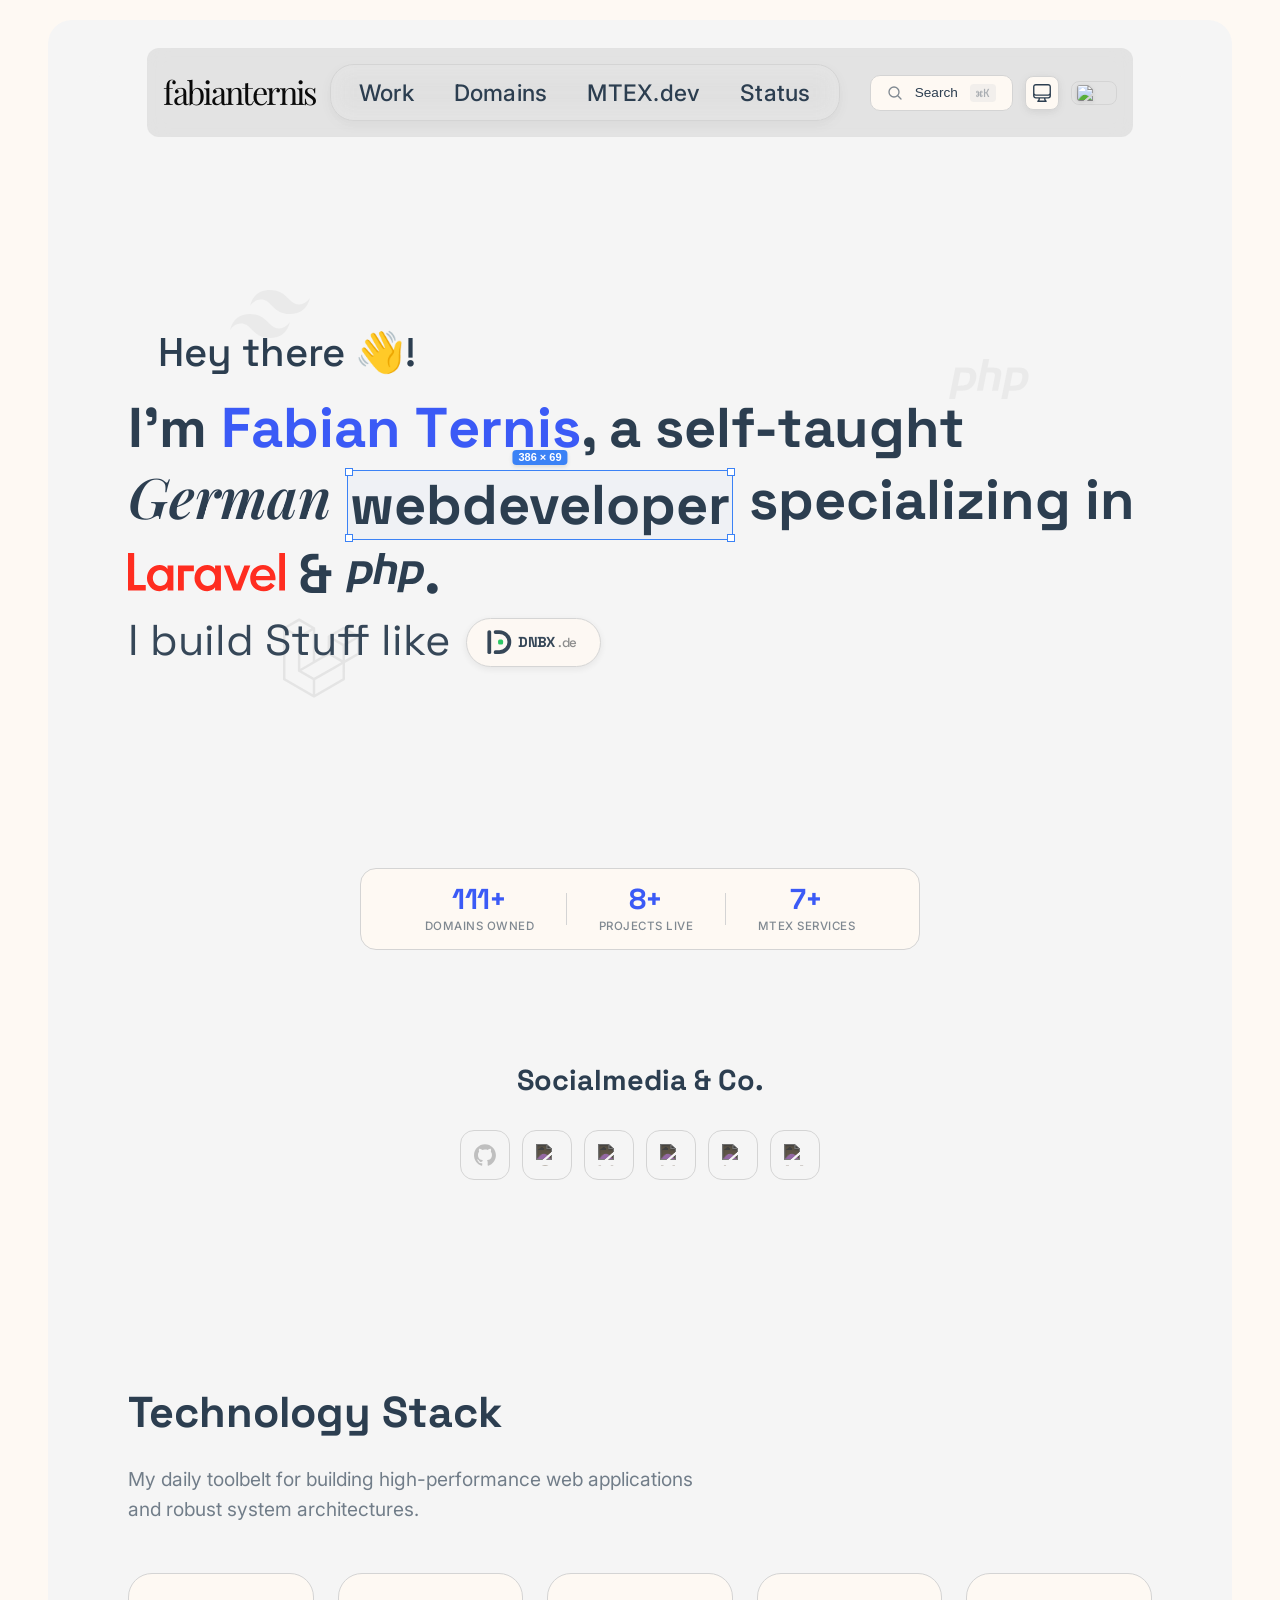
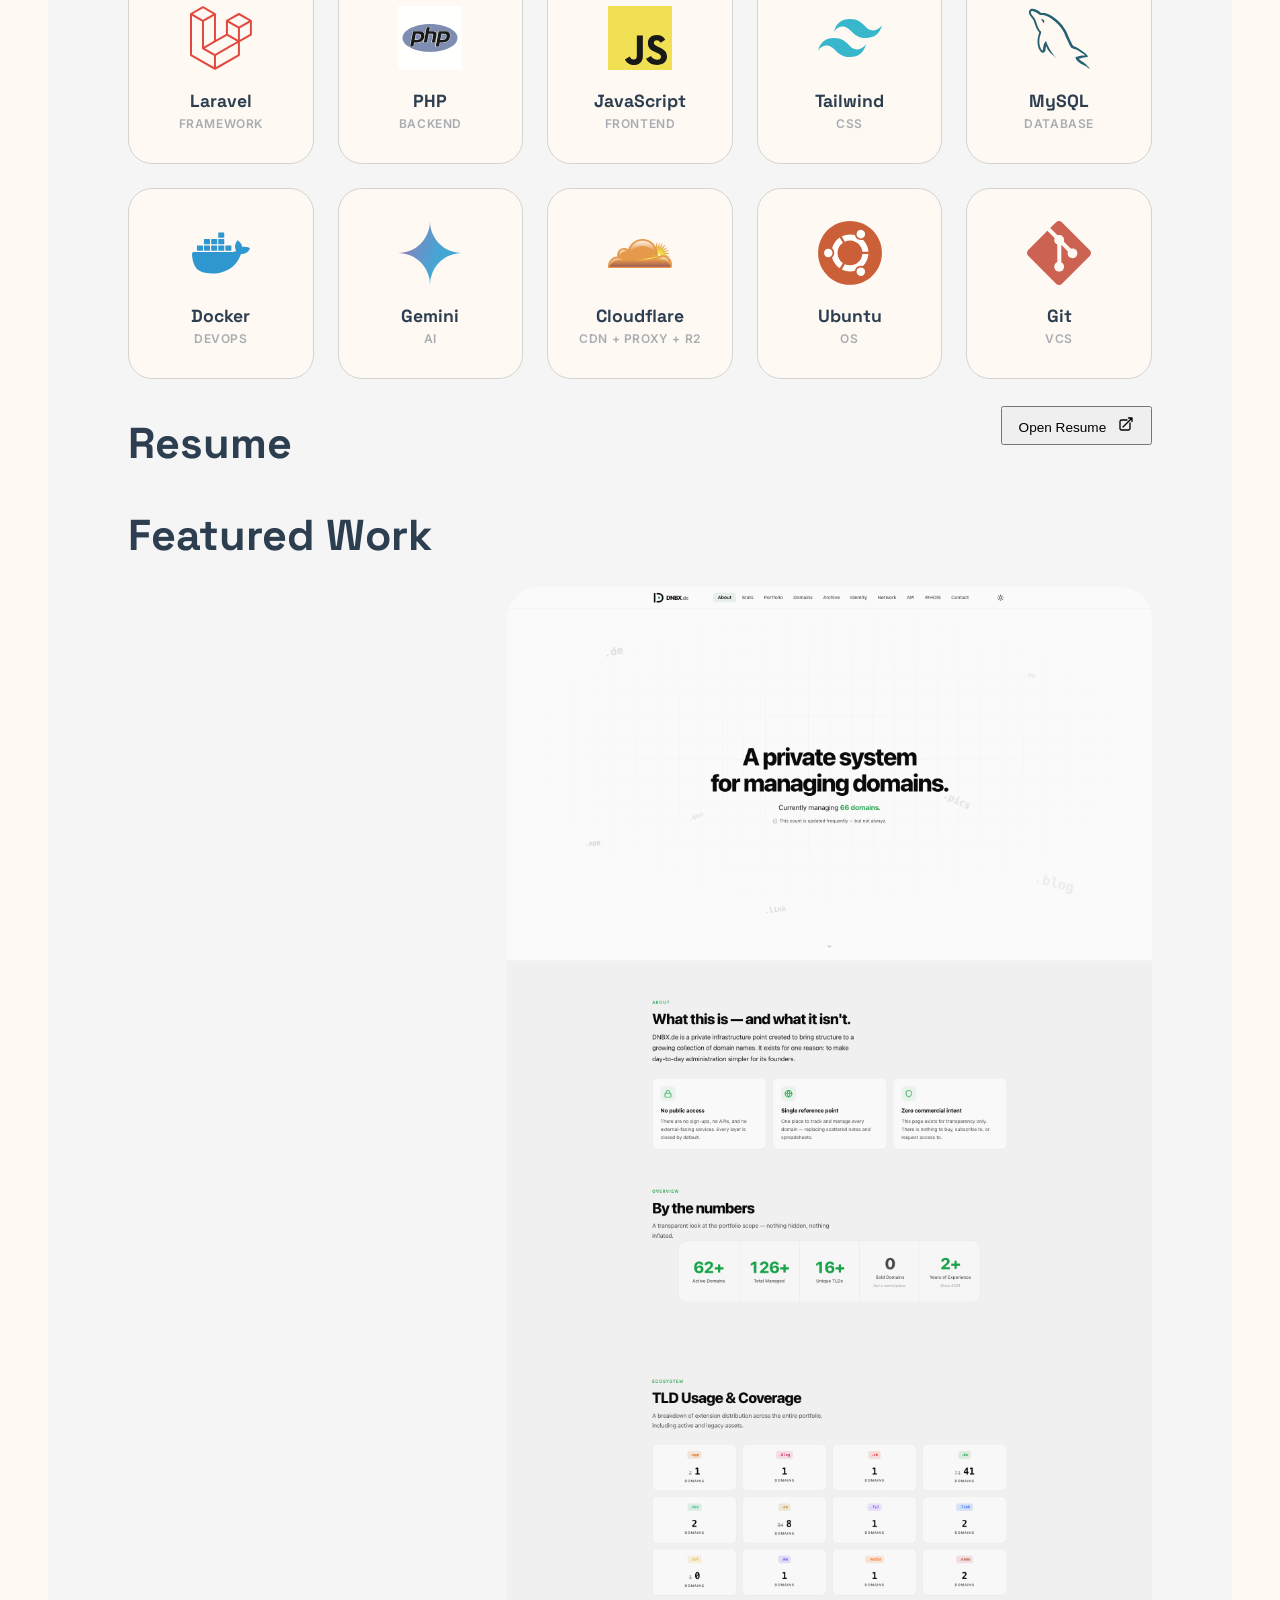
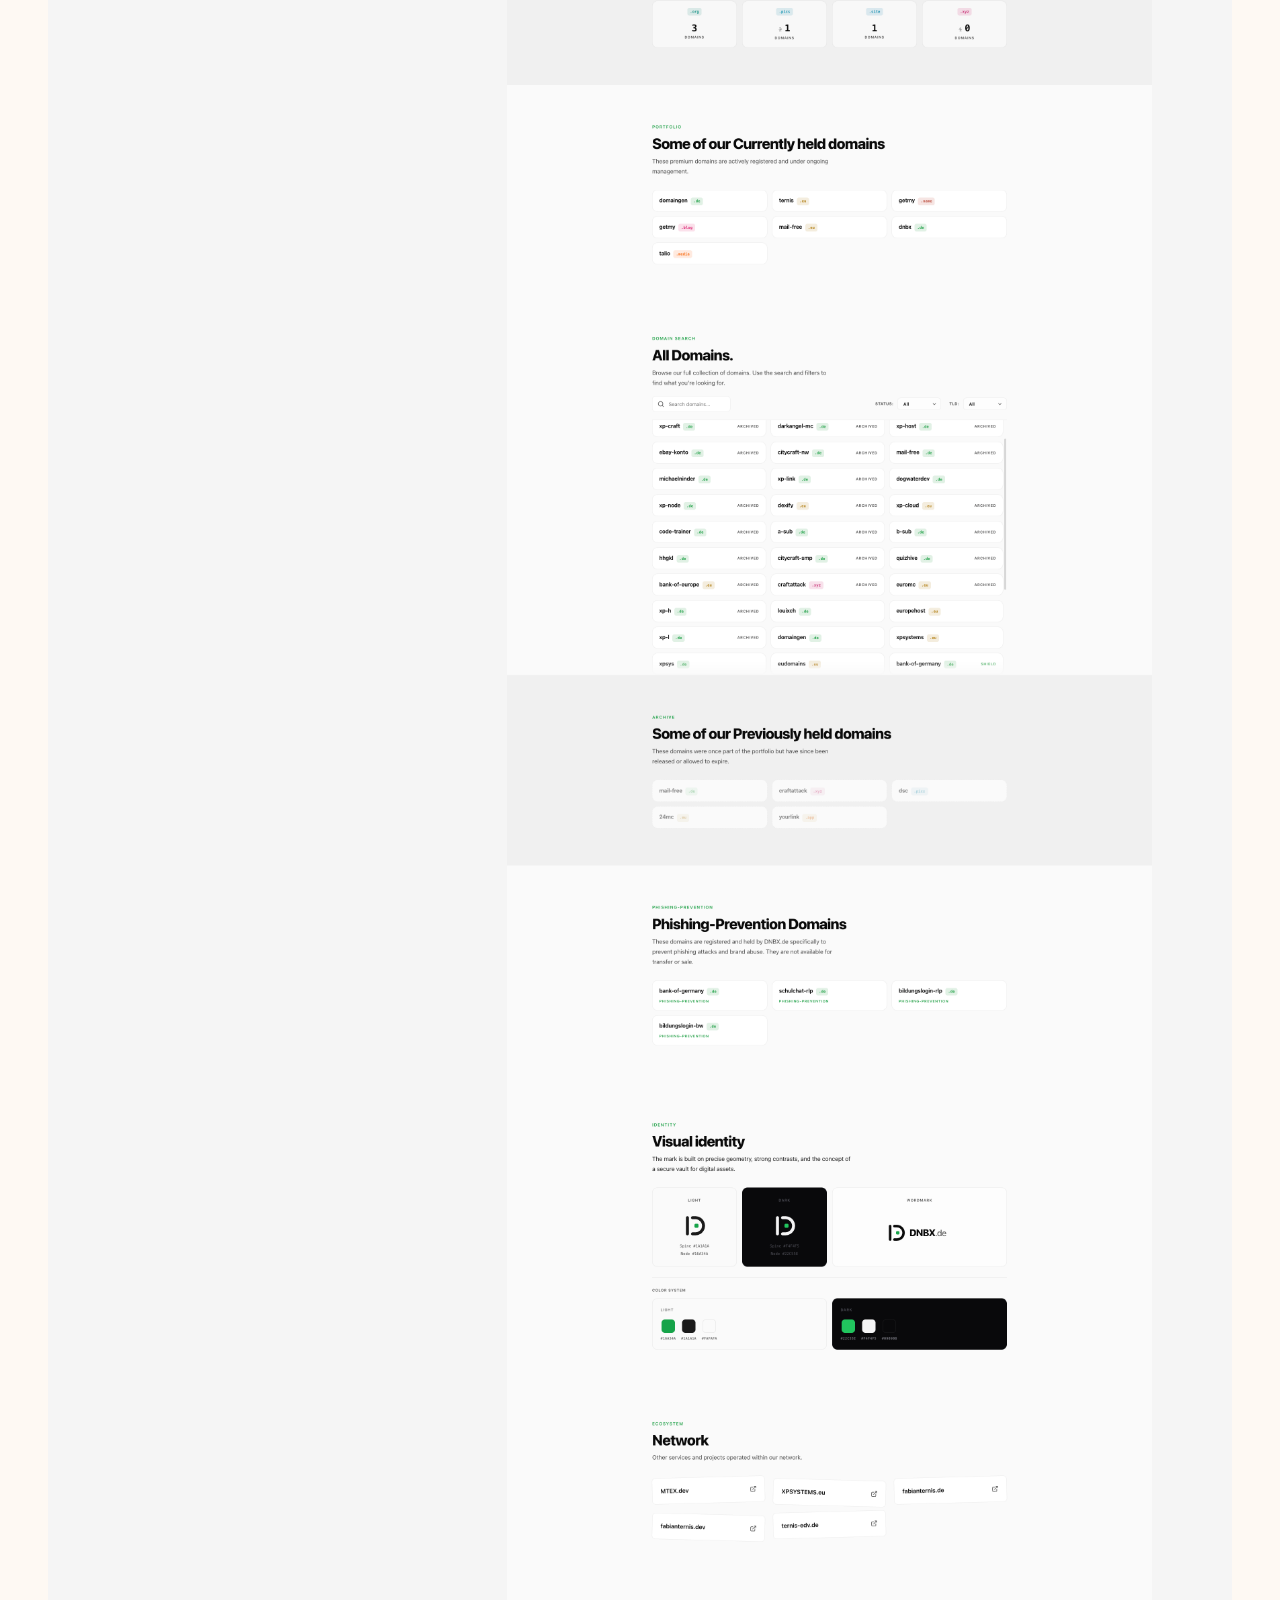
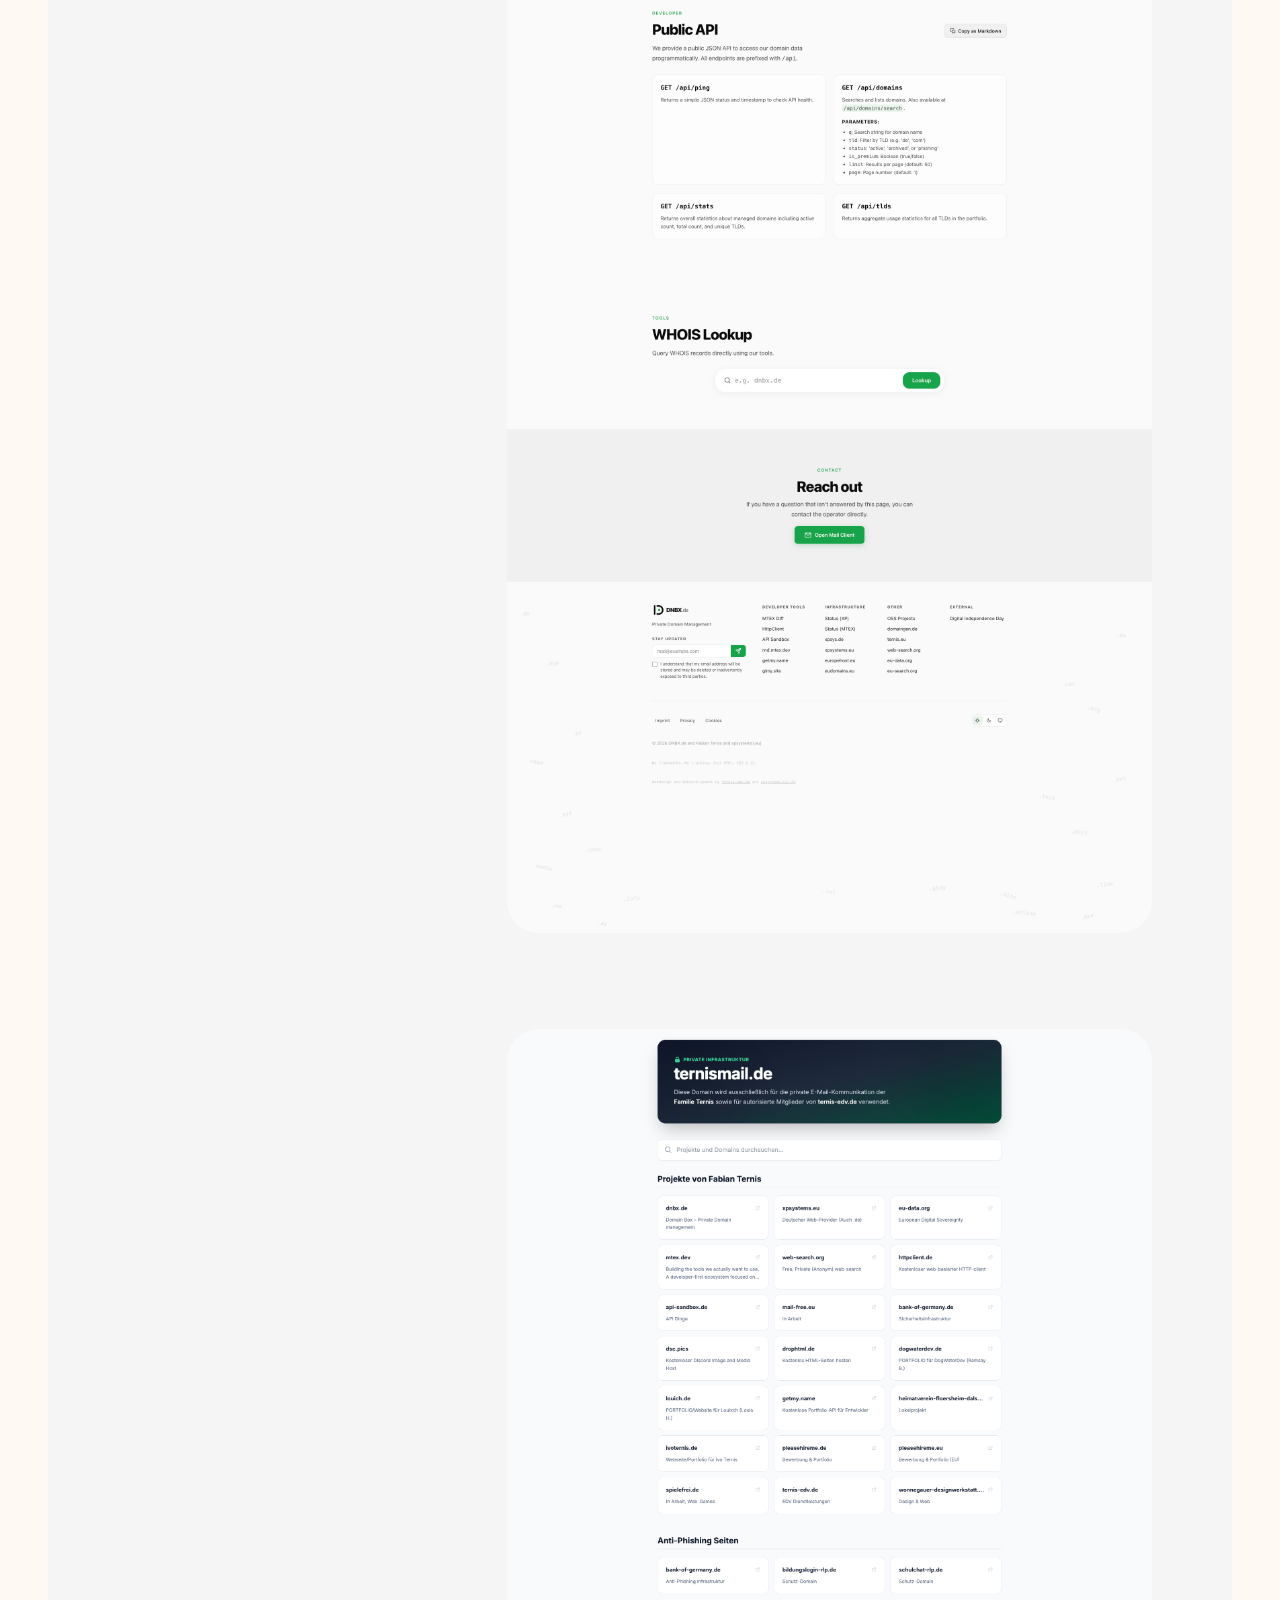
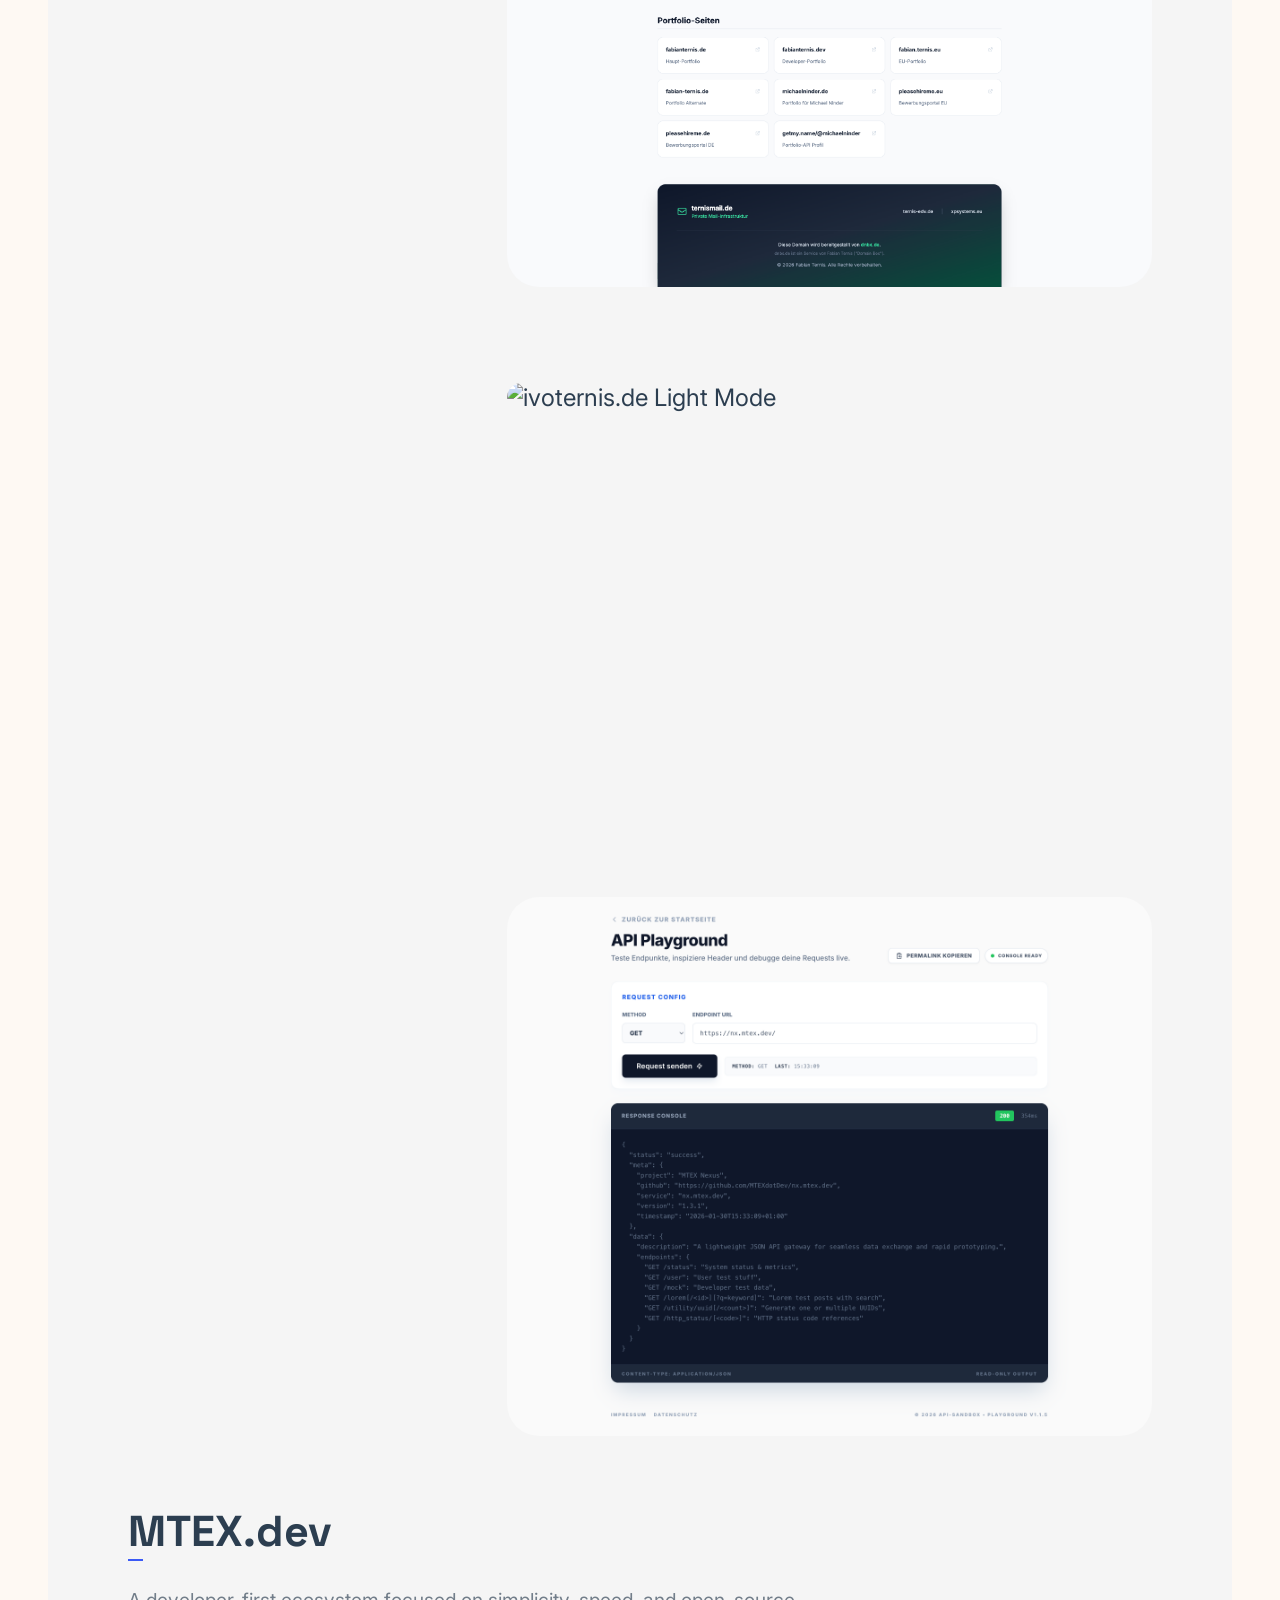
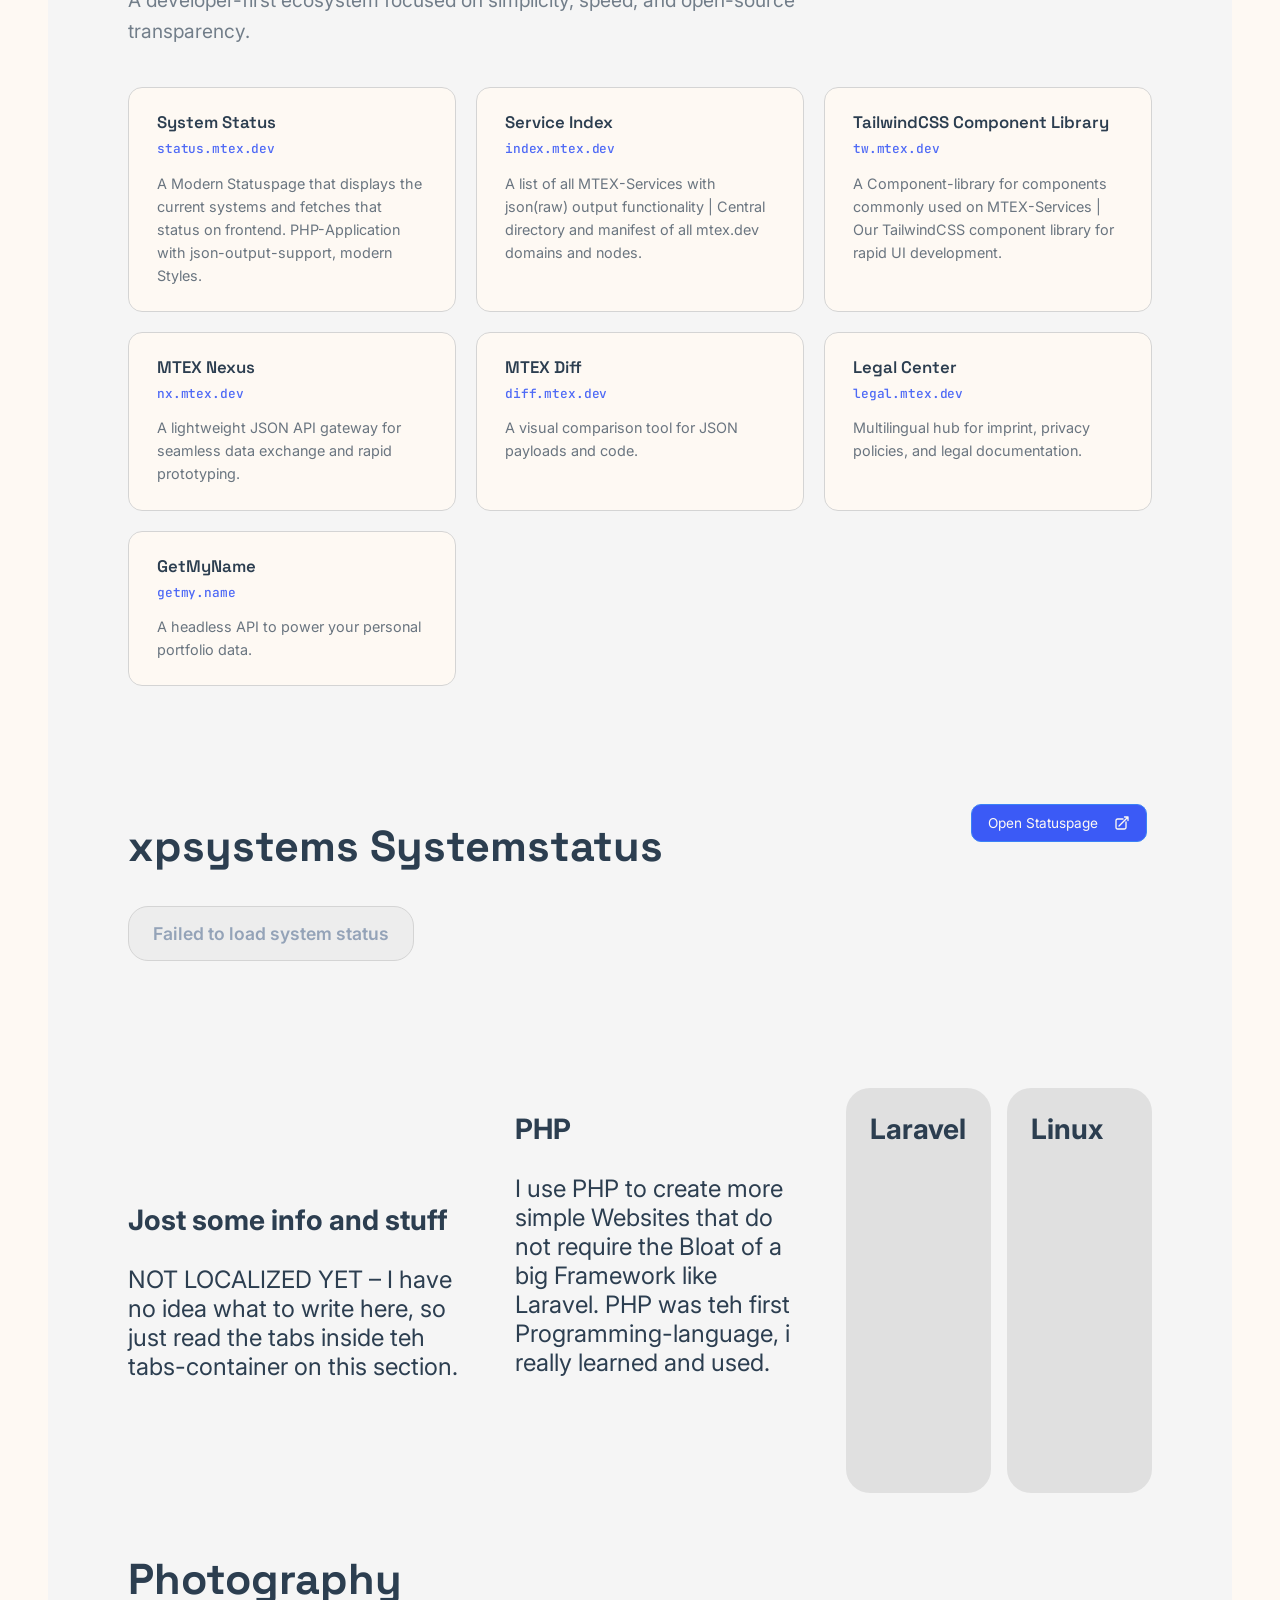
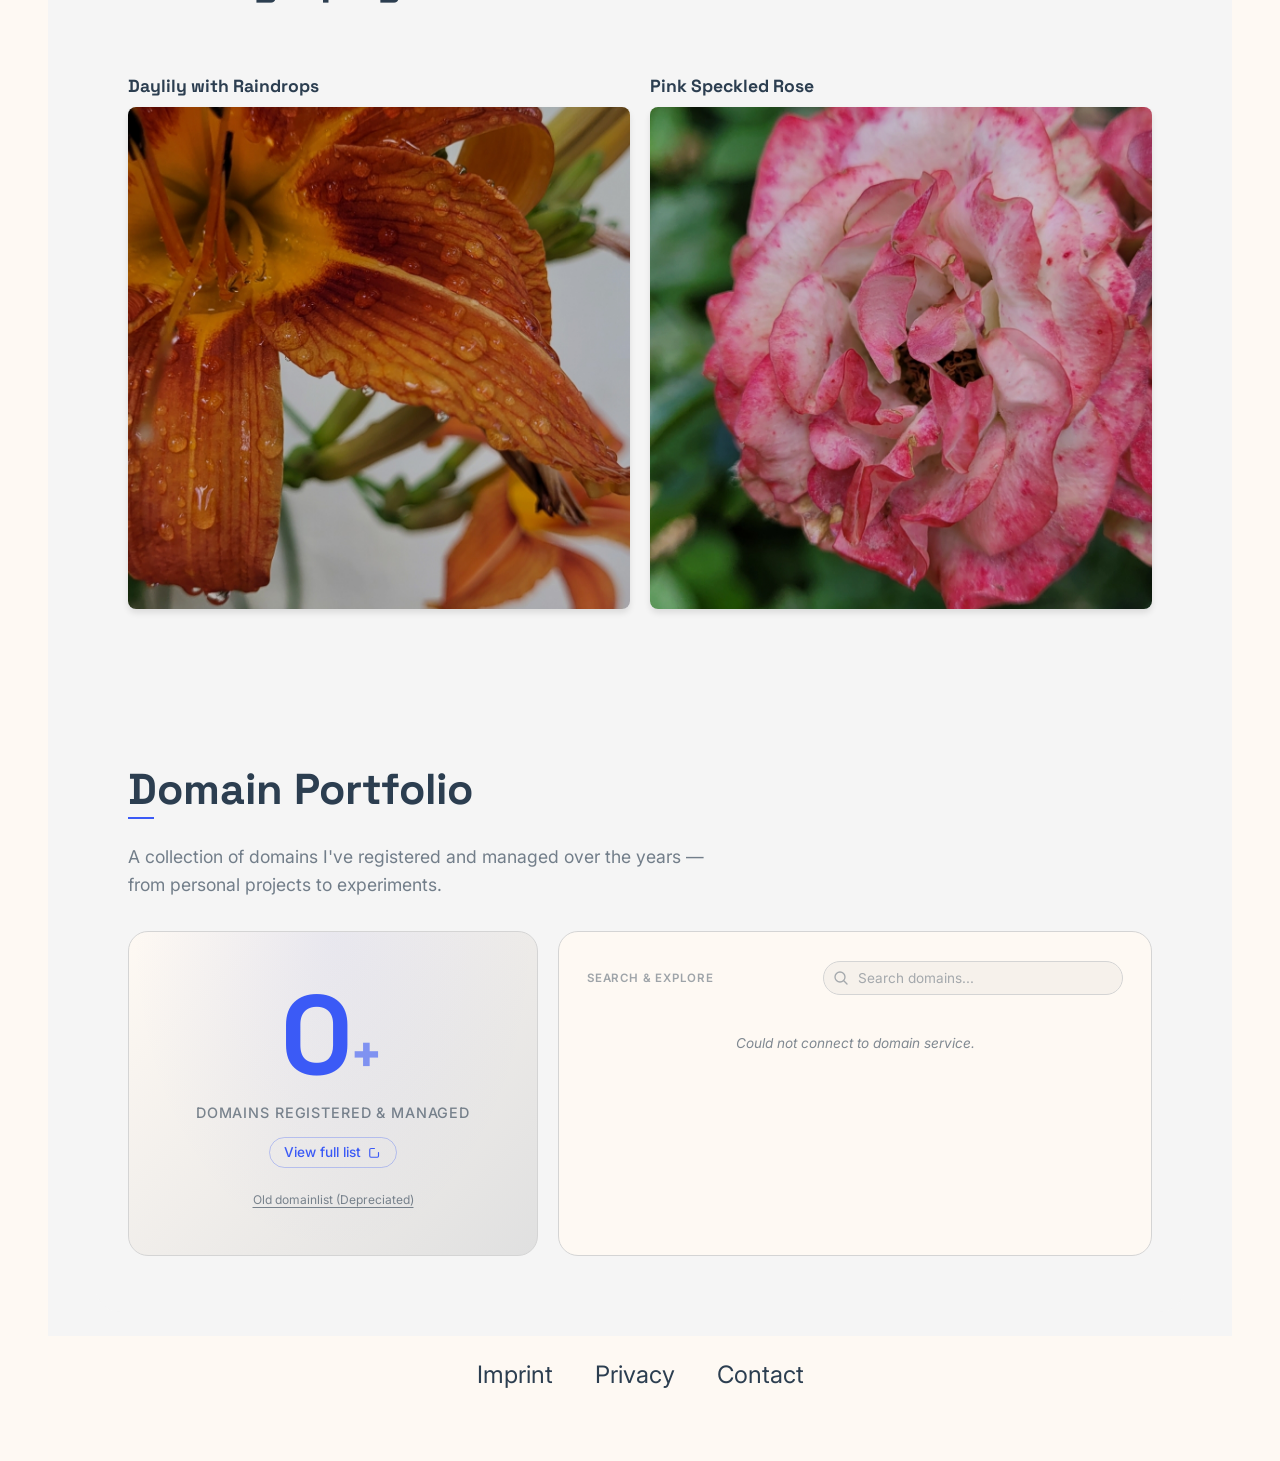
==== commit 06a15c5f: "Merge branch 'main'" ====
--- a/index.html
+++ b/index.html
@@ -692,16 +692,8 @@
                 <div class="project-badge">Domain Management</div>
                 <h3 class="project-title">dnbx.de (Domain Box)</h3>
                 <div class="project-description">
-                  <span data-language="de"
-                    >Ein leistungsstarkes Tool zur Verwaltung von
-                    Domain-Portfolios mit WhoIs-API-Integration, REST-API und
-                    lokaler Speicherung.</span
-                  >
-                  <span data-language="en"
-                    >A powerful tool for managing domain portfolios with
-                    WhoIs-API integration, REST-API, and local storage
-                    support.</span
-                  >
+                  <span data-language="de">Ein Tool zur Verwaltung von meinem Domain-Portfolio mit WhoIs-API-Integration und einer öffentlichen REST-API (die sogar von dieser seite verwendet wird).</span>
+                  <span data-language="en">A tool for managing my domain portfolio with WhoIs-API integrationand a REST-API (which is actually used on this website).</span>
                 </div>
                 <ul class="technology-tags" aria-label="Used Technologies">
                   <li class="technology-tag">PHP</li>
@@ -820,16 +812,8 @@
                 <div class="project-badge">Personal Project</div>
                 <h3 class="project-title">ivoternis.de</h3>
                 <div class="project-description">
-                  <span data-language="de"
-                    >Ein interaktives Portfolio für einen deutschen Streamer,
-                    das Live-Status-Integrationen und eine dynamische
-                    Chess.com-Statistikanzeige nutzt.</span
-                  >
-                  <span data-language="en"
-                    >An interactive portfolio for a German streamer, featuring
-                    live status integrations and dynamic Chess.com
-                    statistics.</span
-                  >
+                  <span data-language="de">Ein simples Portfolio für meinen Bruder, das live die CHess.com und andre APIs verwendet. | OUTDATED</span>
+                  <span data-language="en">An simple portfolio for my Brother tahat uses the API from Chess.com and other Platforms. | OUTDATED</span>
                 </div>
                 <ul class="technology-tags" aria-label="Used Technologies">
                   <li class="technology-tag">External REST-API</li>
@@ -1202,12 +1186,7 @@
           <div class="asd-container">
             <div class="asd-title-item">
               <h3>Jost some info and stuff</h3>
-              <p>
-                Lorem ipsum dolor sit amet consectetur adipisicing elit.
-                Quisquam, beatae! Optio fugit ut nulla voluptatibus atque
-                placeat dolor eos perspiciatis inventore molestias vero eum
-                sunt, vel reprehenderit odio? Nostrum, perferendis!
-              </p>
+              <p>NOT LOCALIZED YET – I have no idea what to write here, so just read the tabs inside teh tabs-container on this section.</p>
             </div>
             <div class="tabs-container">
               <div class="tab">
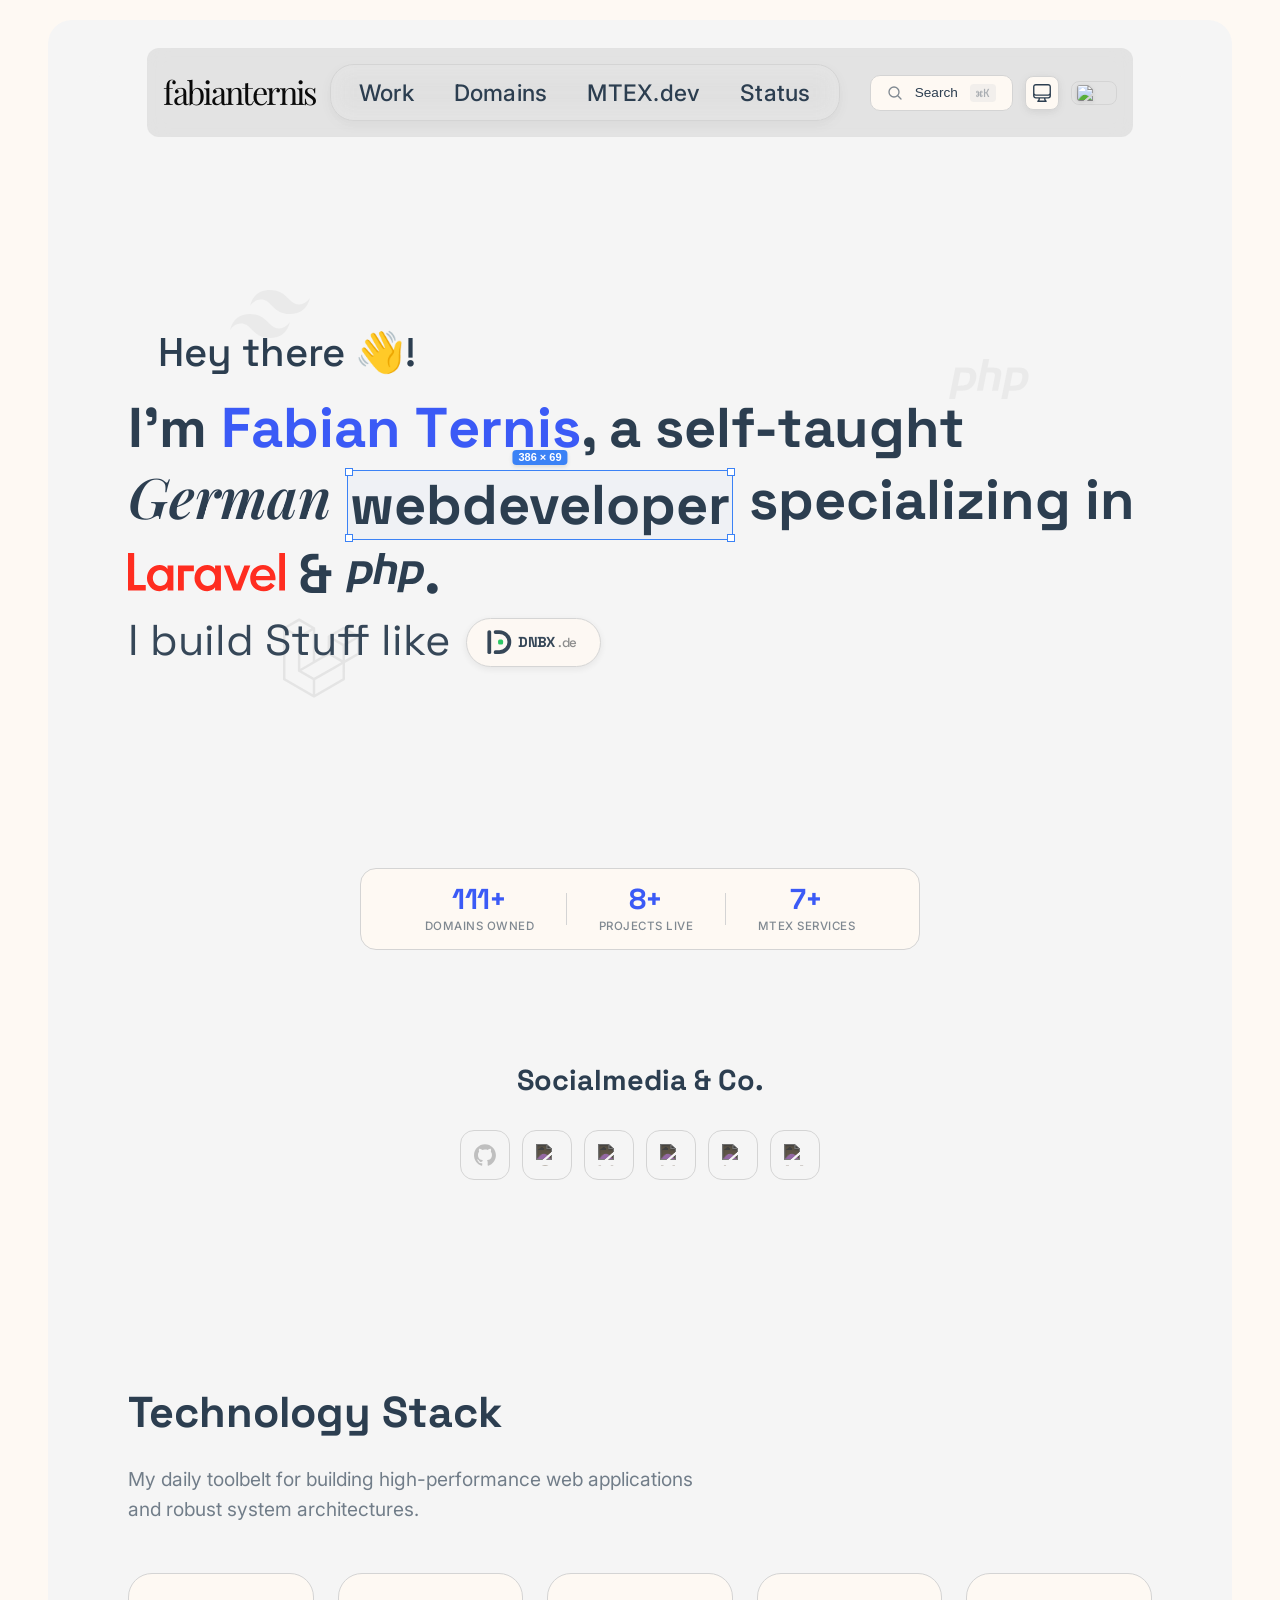
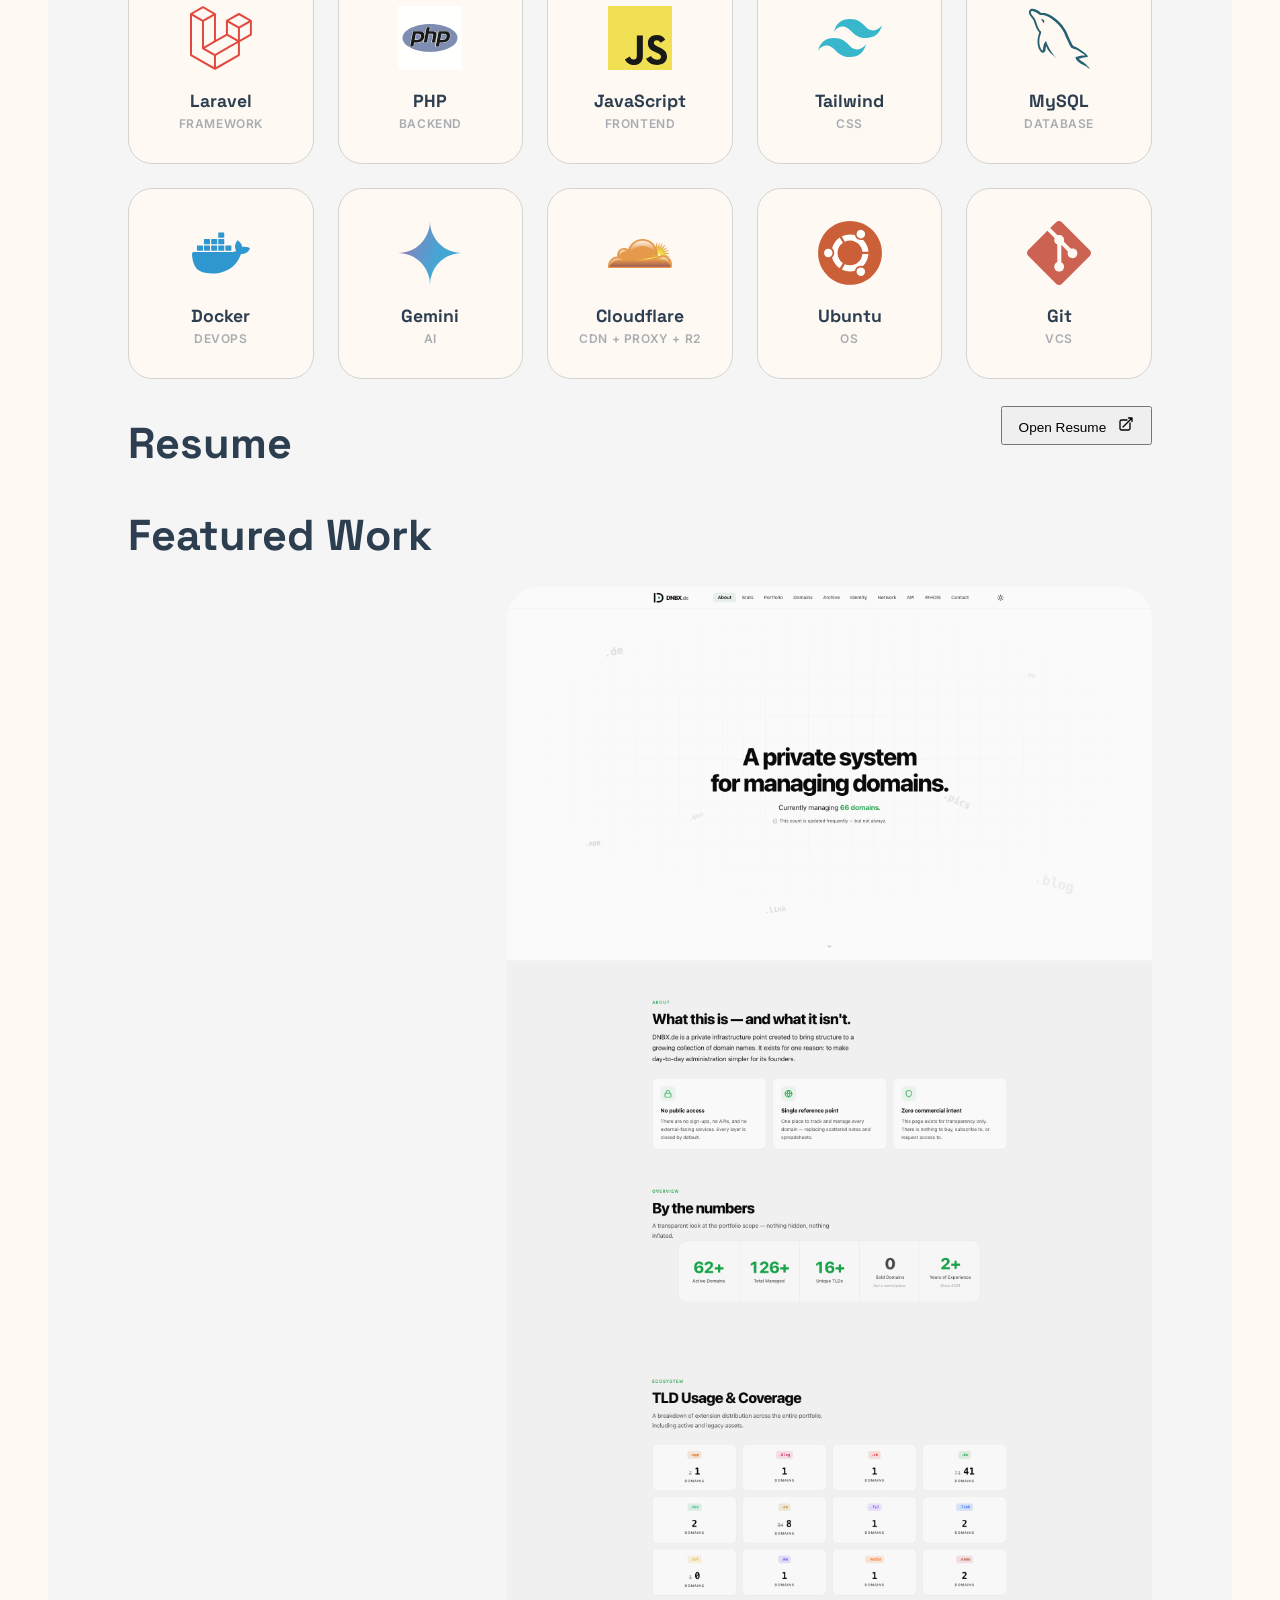
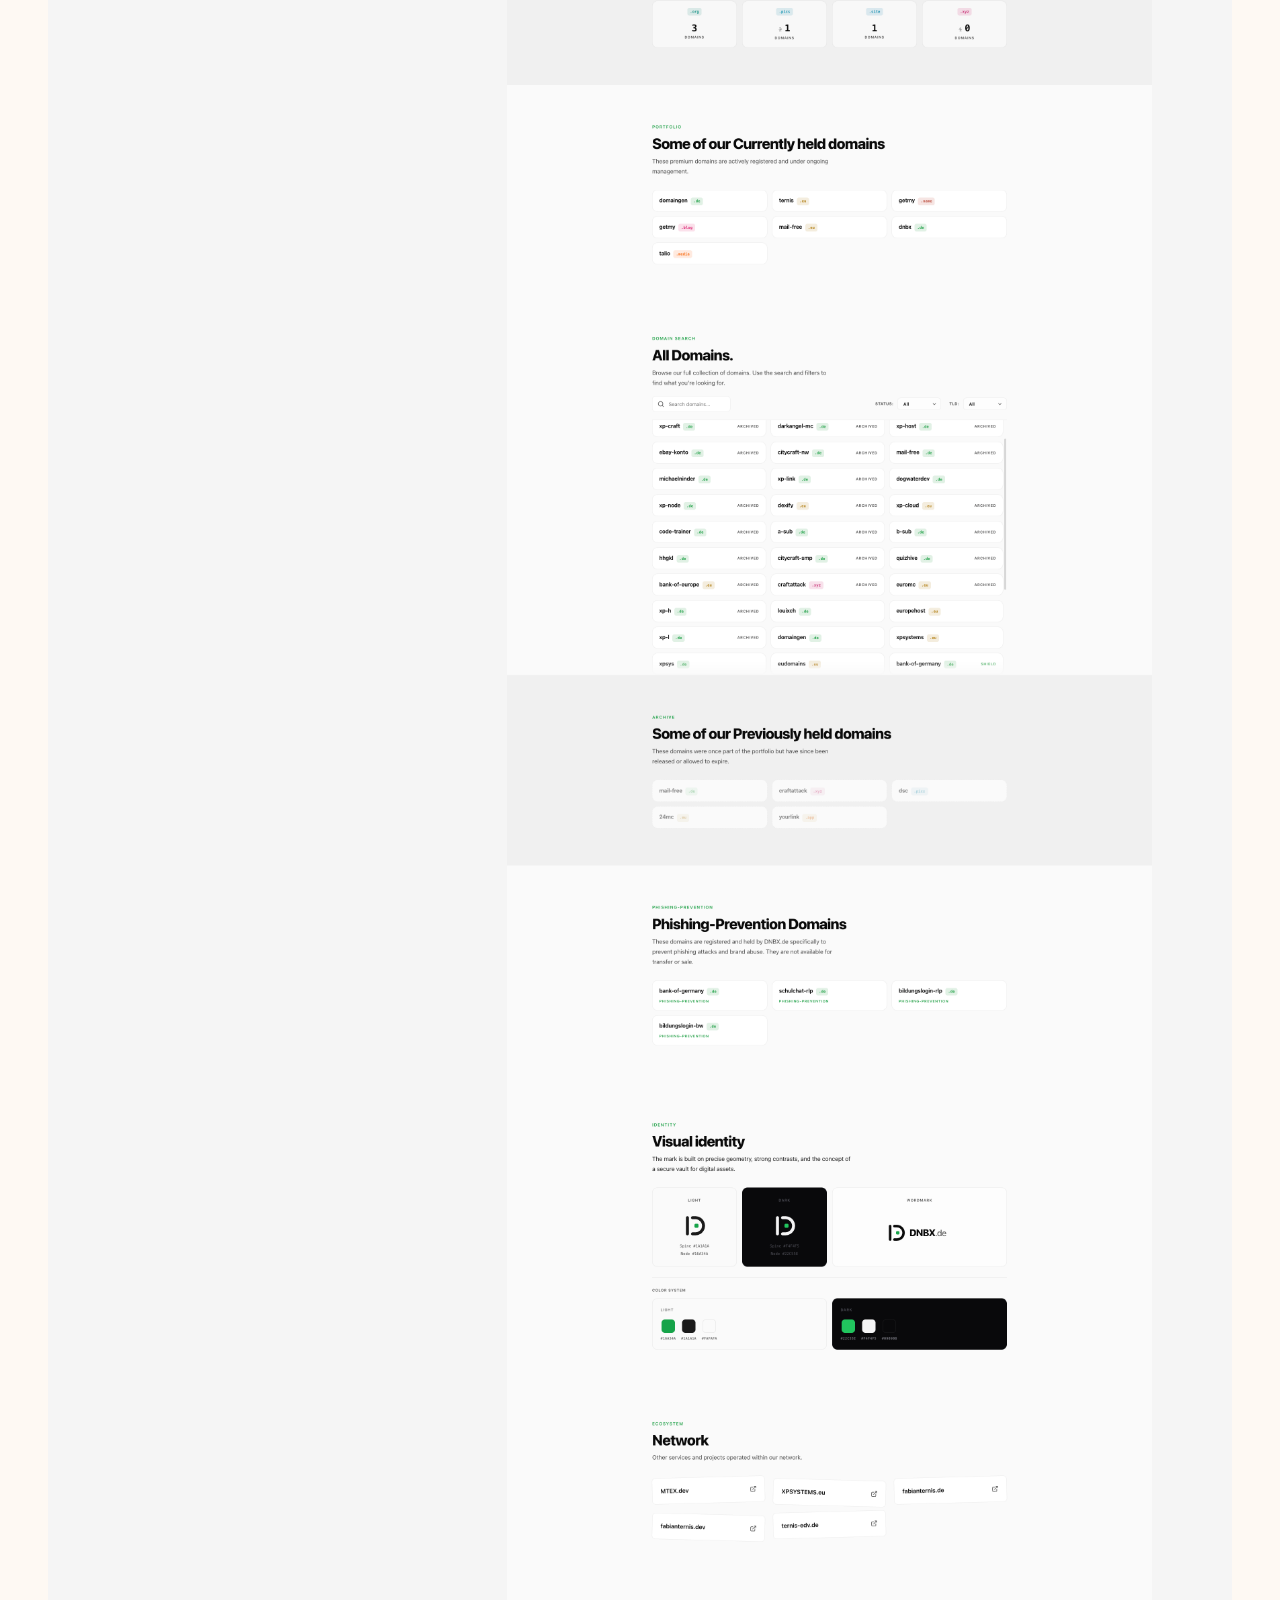
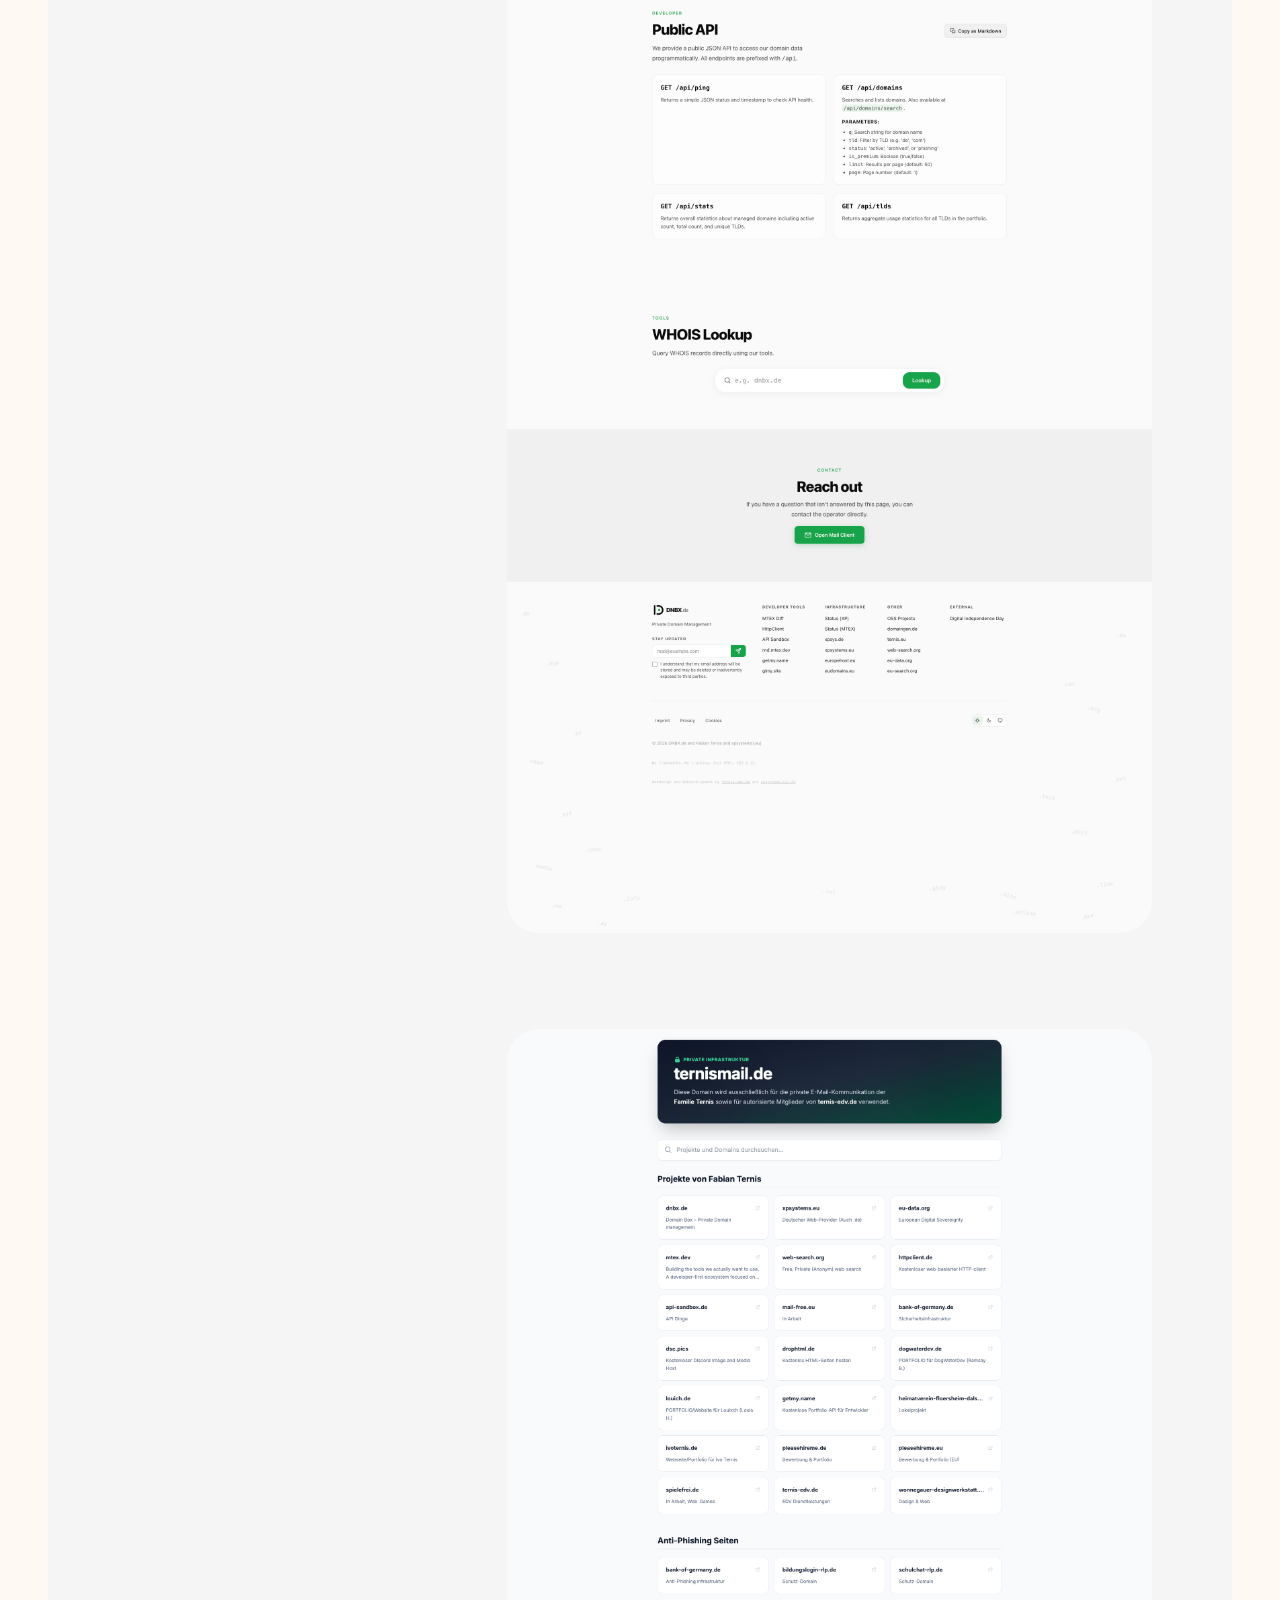
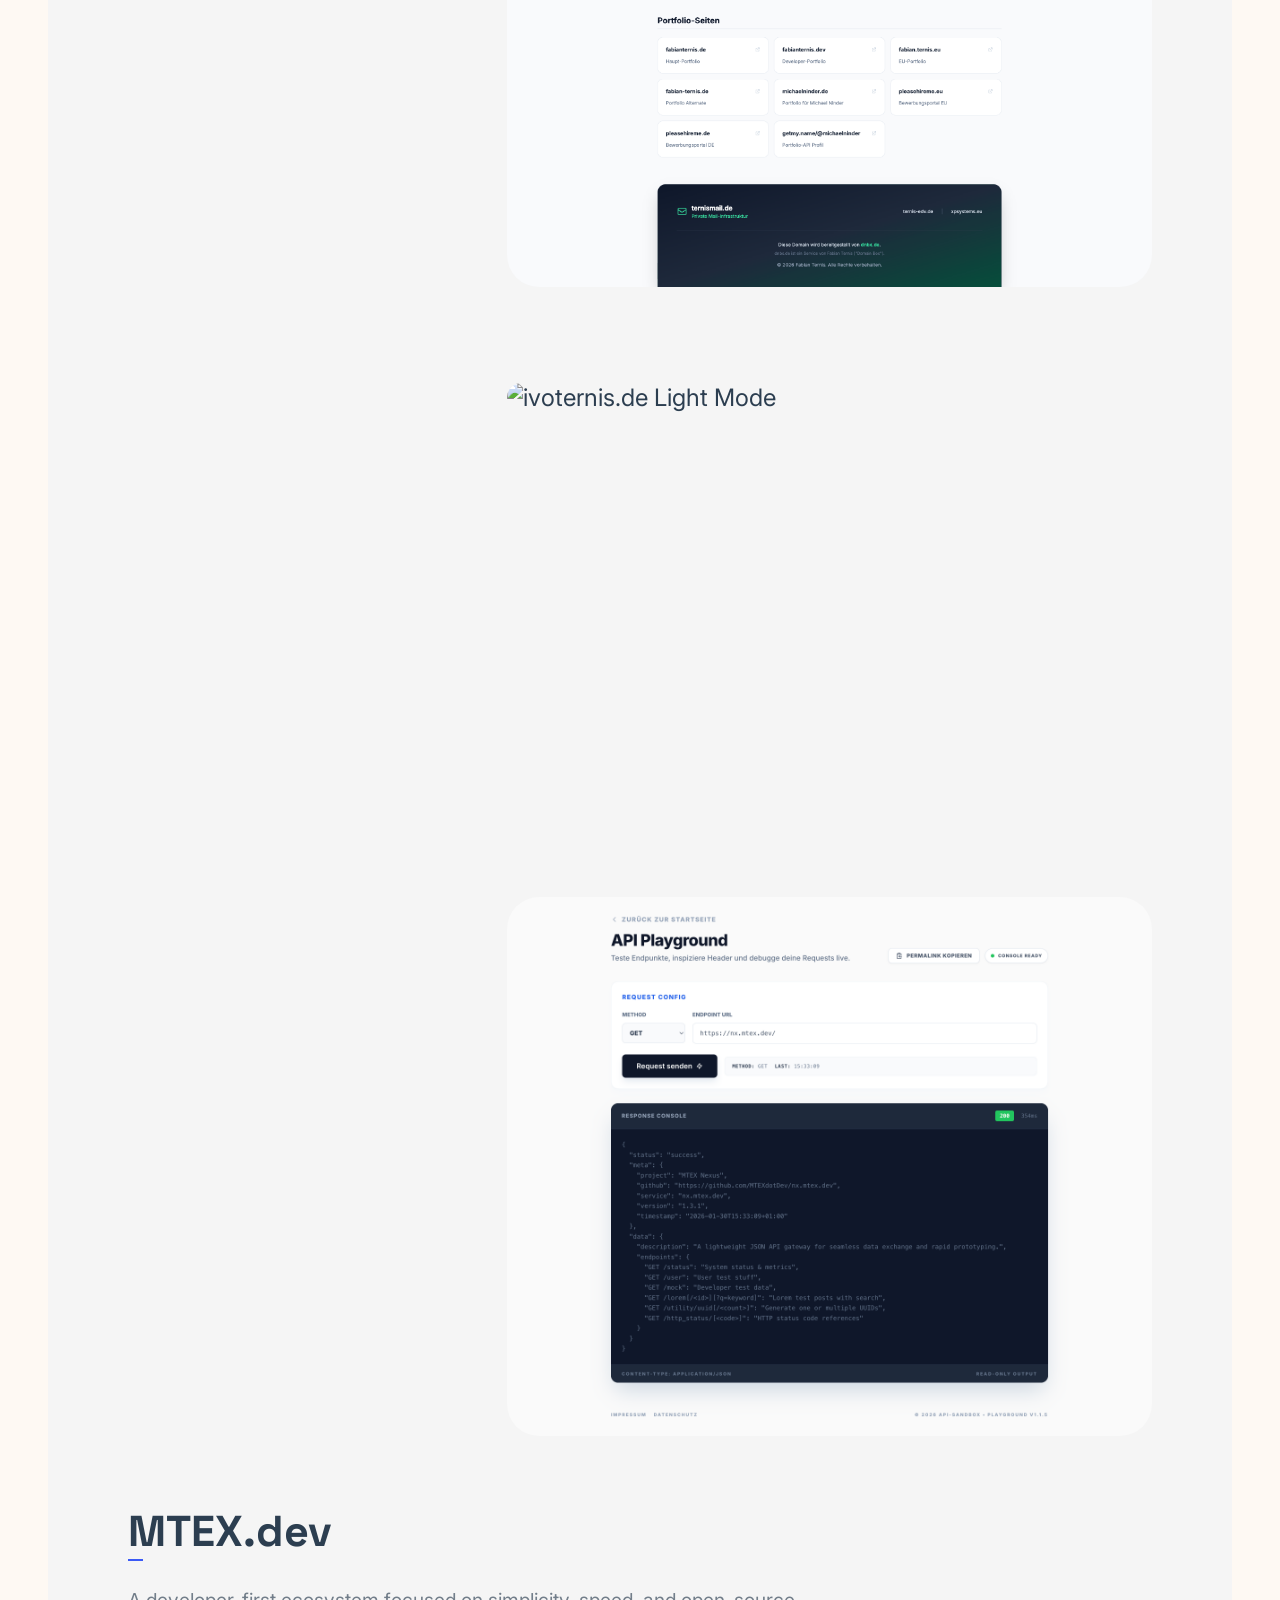
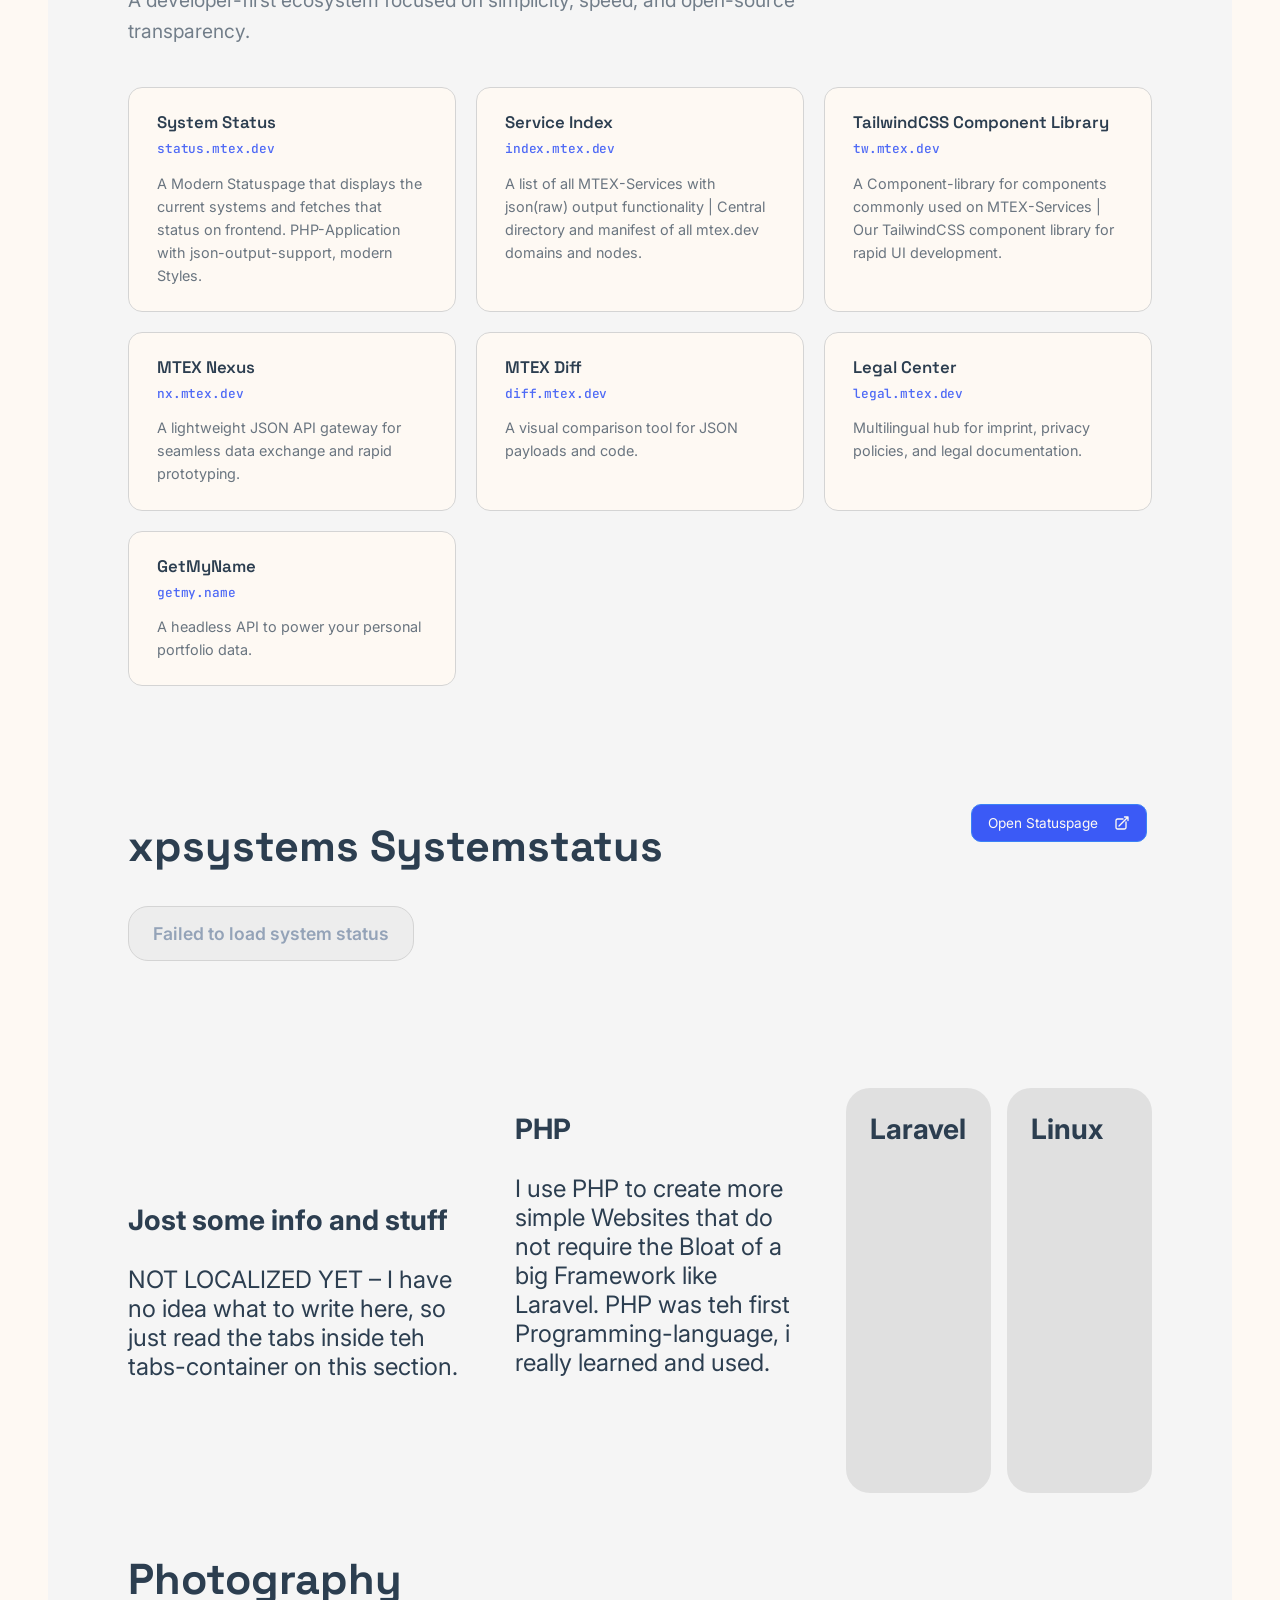
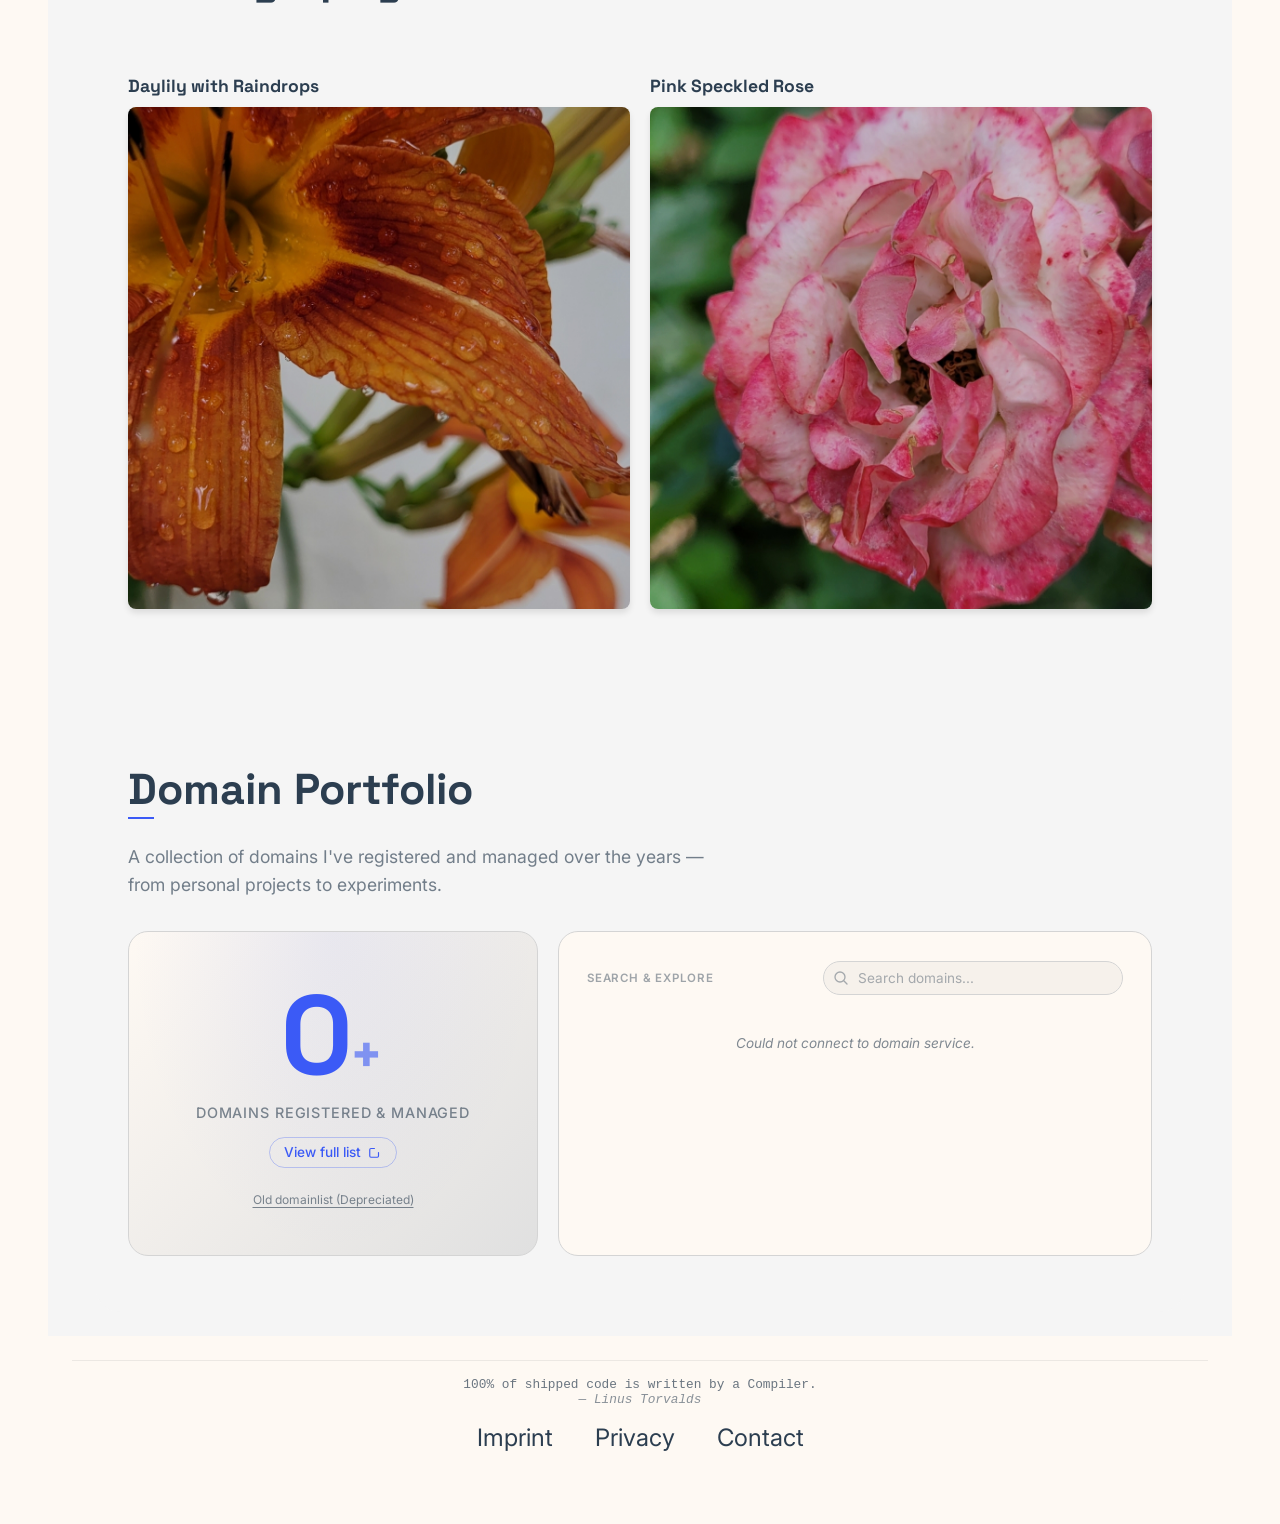
==== commit 1bc60637: "Merge 8ca04cf71ebc11c79651995fc0f8ba7b5a95a61f into ddc796f8e15ac0854752720cdb72d416c3227f29" ====
--- a/index.html
+++ b/index.html
@@ -1434,6 +1434,10 @@
     </div>
 
     <footer>
+      <div class="compiler-mock">
+        <span data-language="en">100% of shipped code is written by a Compiler.<br><span class="compiler-author">— Linus Torvalds</span></span>
+        <span data-language="de">100% des ausgelieferten Codes wird von einem Compiler geschrieben.<br><span class="compiler-author">— Linus Torvalds</span></span>
+      </div>
       <div class="footer-content">
         <ul>
           <li>
